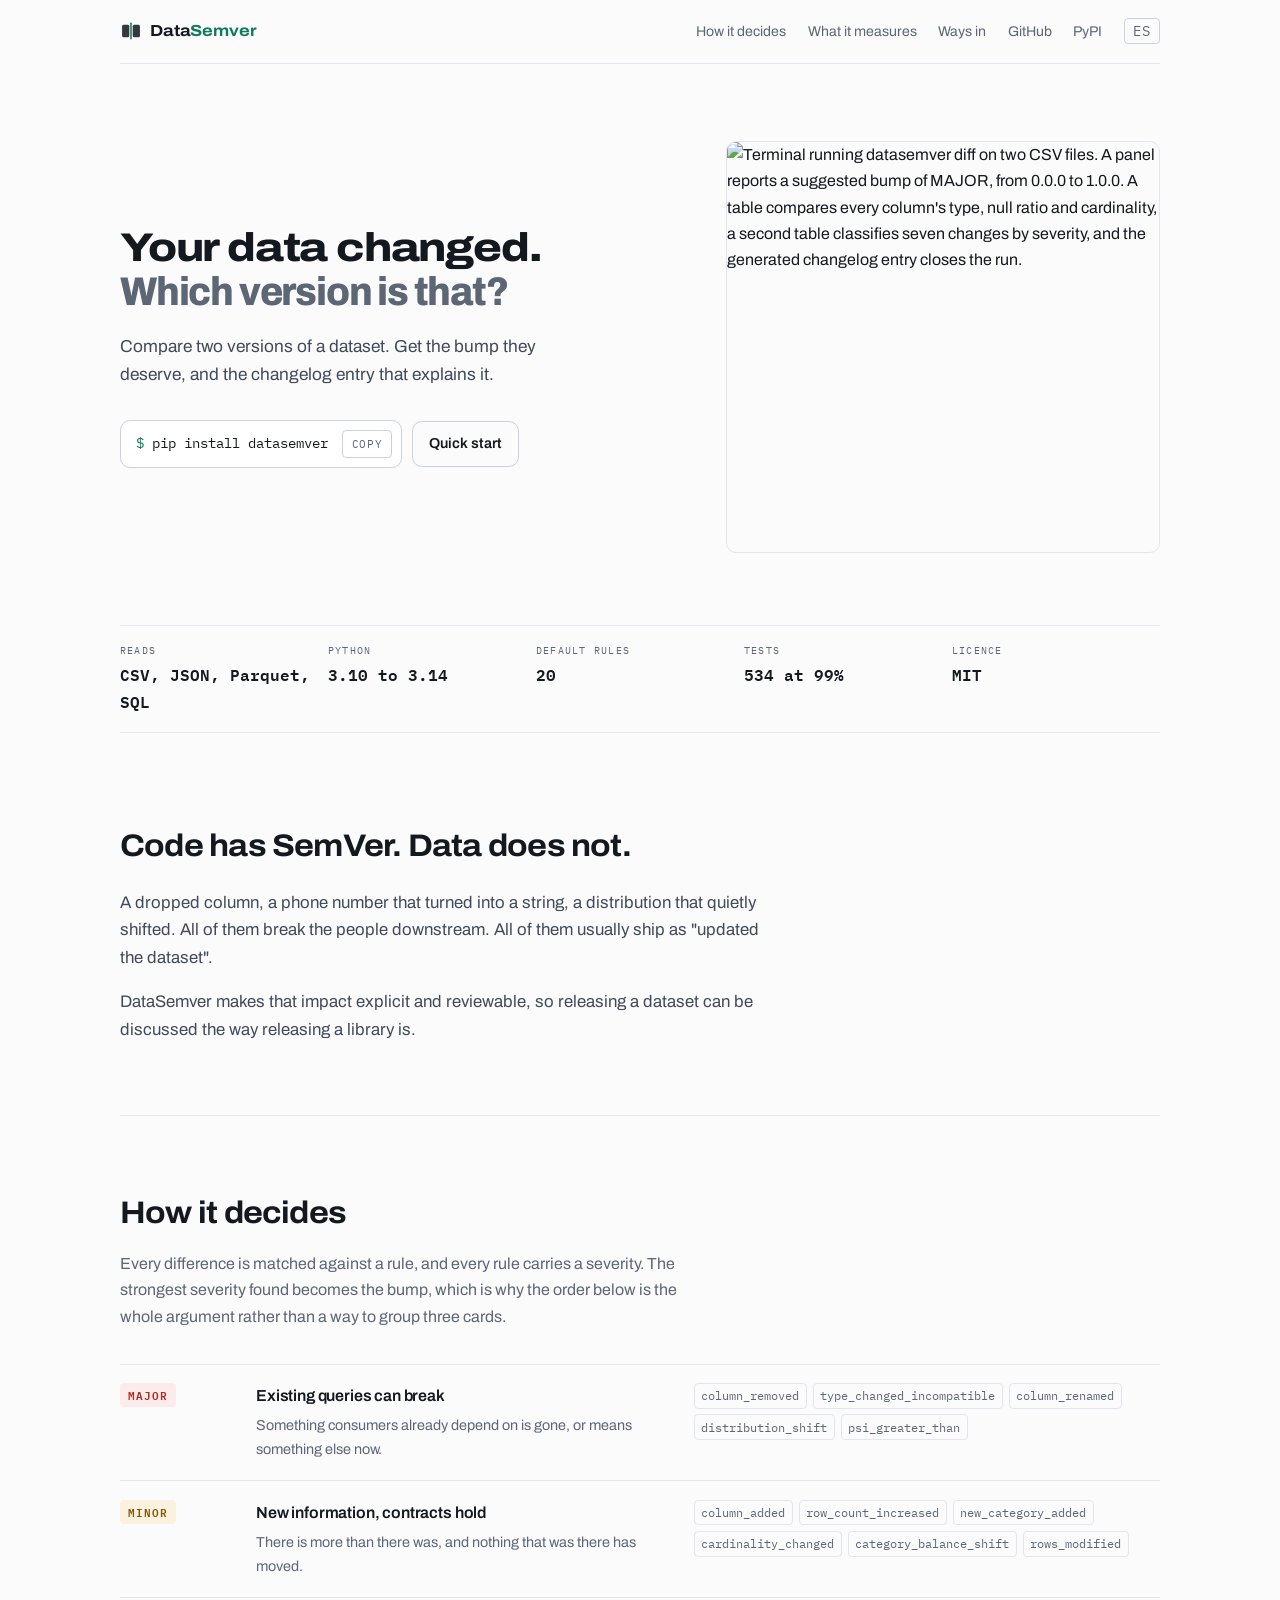
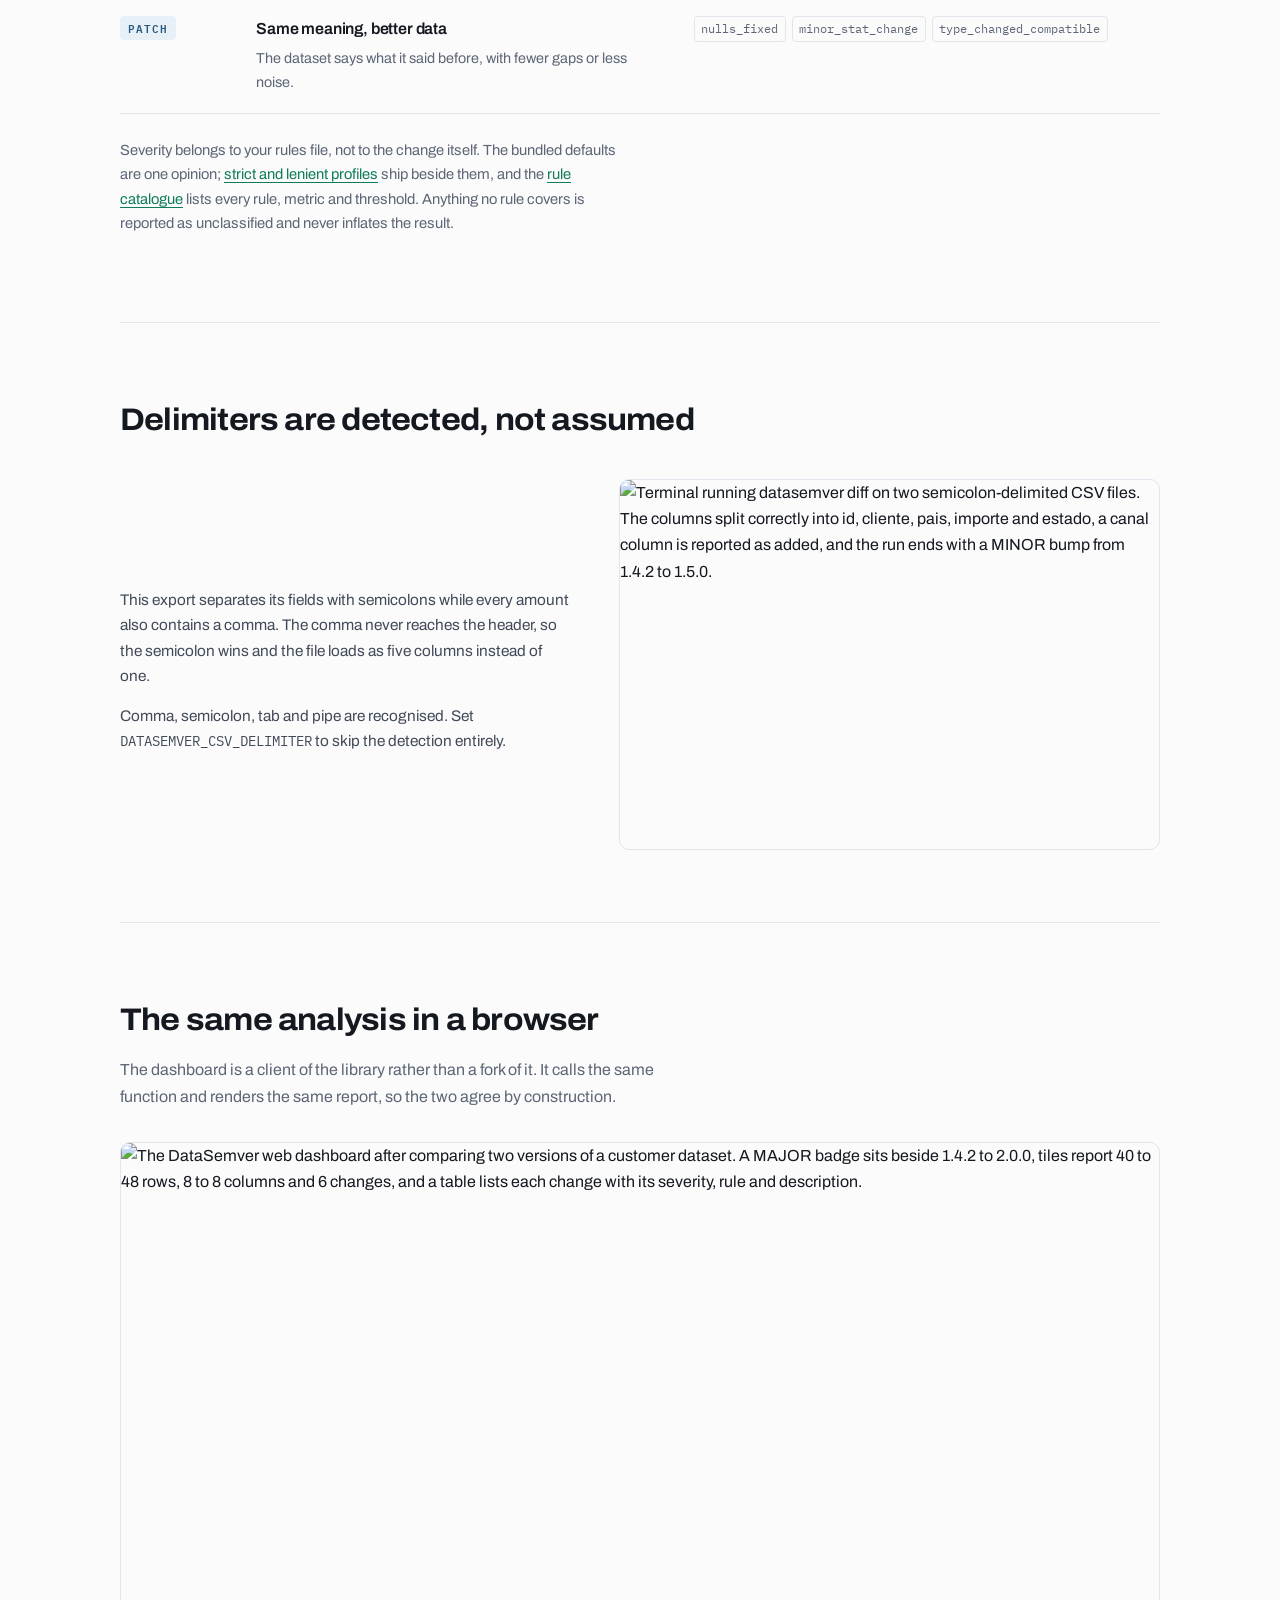
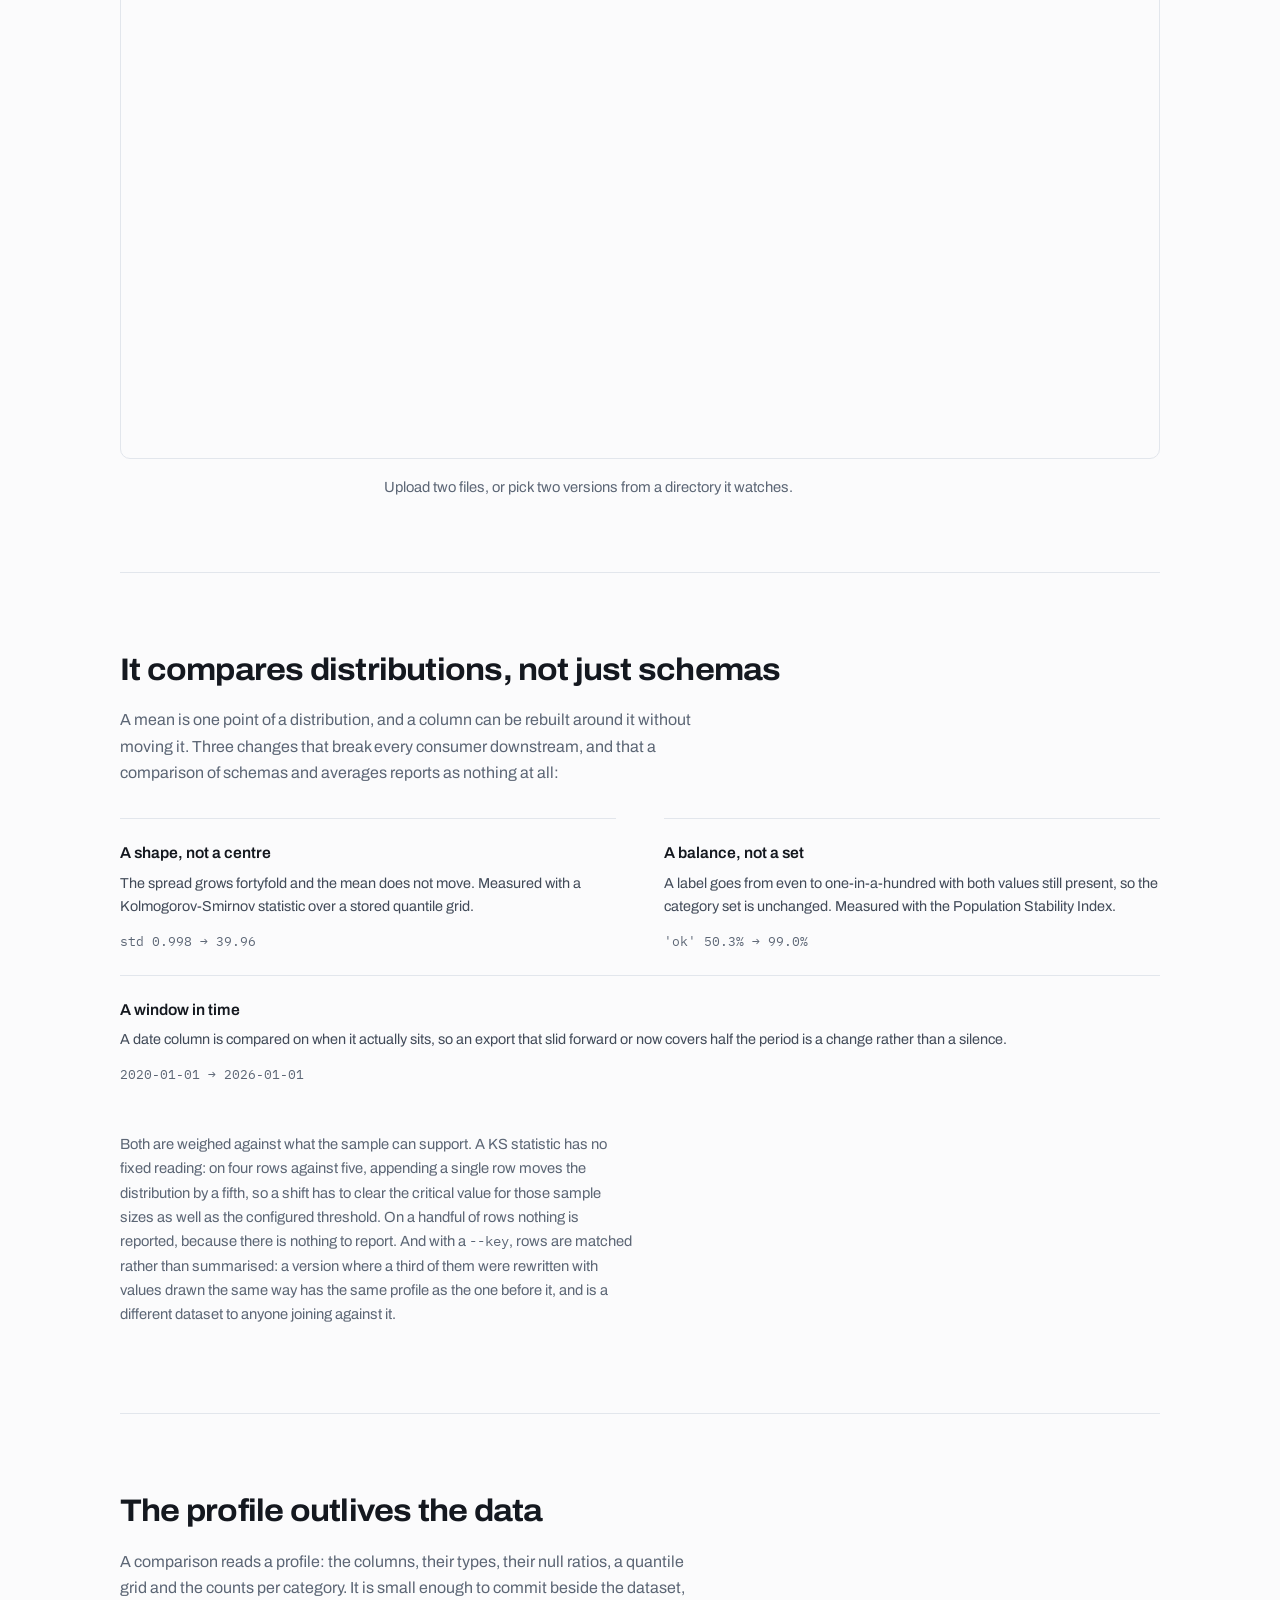
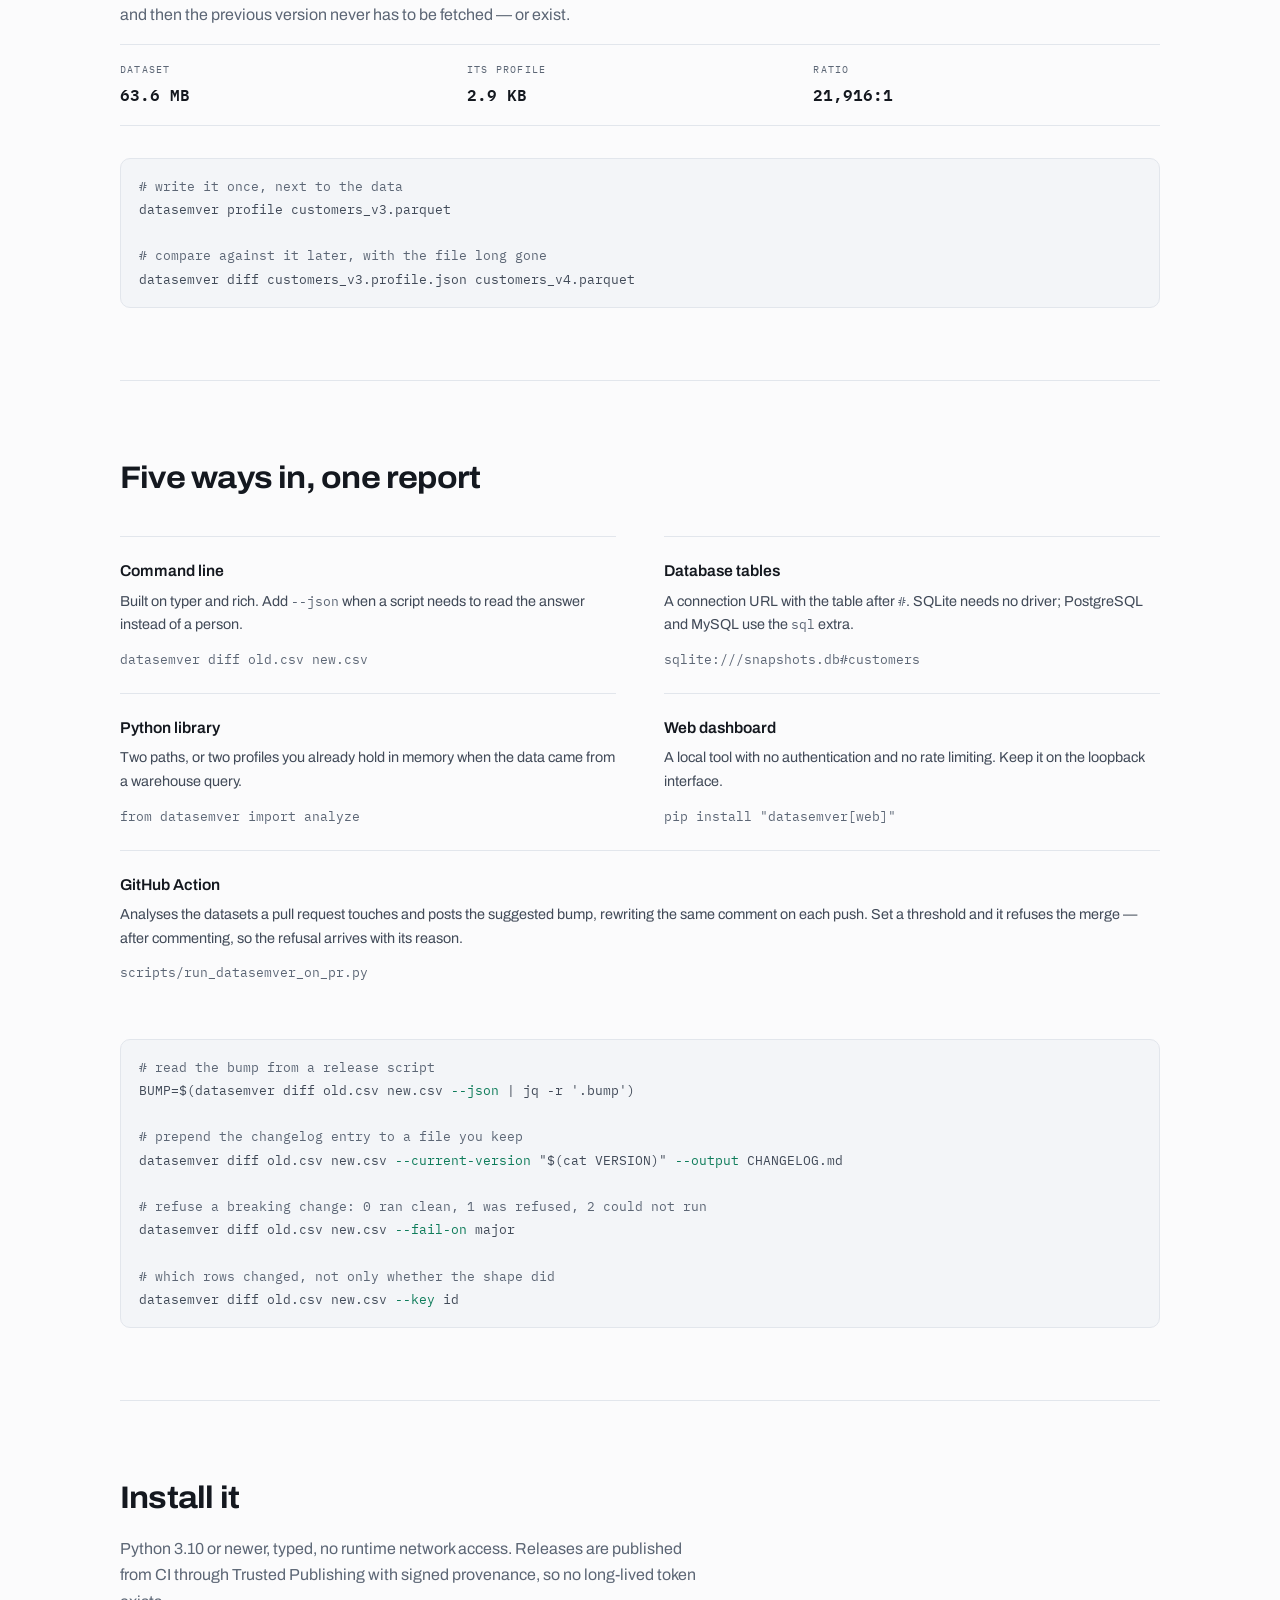
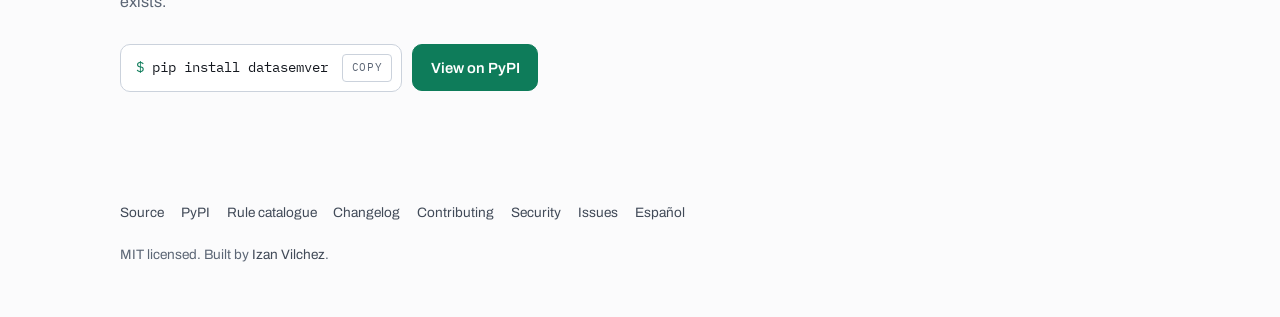
==== index.html @ e482af45 "follow the community documents to .github CONTRIBUTING and SECURITY moved out of the repository root" ====
<!doctype html>
<html lang="en">
<head>
<meta charset="utf-8">
<meta name="viewport" content="width=device-width, initial-scale=1">
<title>DataSemver, semantic versioning for datasets</title>
<meta name="description" content="Compare two versions of a CSV, JSON or Parquet dataset and get the semantic version bump they deserve, with the changelog entry that explains it.">
<link rel="icon" type="image/svg+xml" href="favicon.svg">
<link rel="canonical" href="https://izanvil.github.io/datasemver/">
<link rel="alternate" hreflang="en" href="https://izanvil.github.io/datasemver/">
<link rel="alternate" hreflang="es" href="https://izanvil.github.io/datasemver/es/">
<meta property="og:title" content="DataSemver, semantic versioning for datasets">
<meta property="og:description" content="Your data changed. DataSemver tells you whether that is a patch, a minor or a breaking release.">
<meta property="og:type" content="website">
<meta property="og:image" content="https://raw.githubusercontent.com/IzanVil/datasemver/main/docs/assets/cli-diff.png">
<link rel="preconnect" href="https://fonts.googleapis.com">
<link rel="preconnect" href="https://fonts.gstatic.com" crossorigin>
<link rel="stylesheet" href="https://fonts.googleapis.com/css2?family=Archivo:wdth,wght@62..125,400..800&family=IBM+Plex+Mono:wght@400;500;600&display=swap">
<link rel="stylesheet" href="site.css">
</head>
<body>

<div class="page">
  <nav class="nav">
    <a class="mark" href="./">
      <svg class="mark-glyph" viewBox="0 0 32 32" aria-hidden="true" focusable="false">
        <rect x="3" y="7" width="10.5" height="18" rx="2.2" fill="currentColor" opacity="0.86"/>
        <rect x="18.5" y="7" width="10.5" height="18" rx="2.2" fill="currentColor" opacity="0.86"/>
        <rect x="14.9" y="3.5" width="2.2" height="25" rx="1.1" fill="var(--accent)"/>
      </svg>
      <span>Data<b>Semver</b></span>
    </a>
    <ul>
      <li><a href="#decide" class="hide-sm">How it decides</a></li>
      <li><a href="#measures" class="hide-sm">What it measures</a></li>
      <li><a href="#surfaces" class="hide-sm">Ways in</a></li>
      <li><a href="https://github.com/IzanVil/datasemver">GitHub</a></li>
      <li><a href="https://pypi.org/project/datasemver/">PyPI</a></li>
      <li><a class="swap" href="es/" hreflang="es">ES</a></li>
    </ul>
  </nav>
</div>

<div class="page">
  <header class="hero">
    <div>
      <h1>Your data changed.<br><i>Which version is that?</i></h1>
      <p>Compare two versions of a dataset. Get the bump they deserve, and the changelog entry that explains it.</p>
      <div class="start">
        <div class="snippet">
          <span><i>$</i> pip install datasemver</span>
          <button type="button" data-copy="pip install datasemver">Copy</button>
        </div>
        <a class="link-out" href="https://github.com/IzanVil/datasemver#quick-start">Quick start</a>
      </div>
    </div>
    <div class="shot-hero">
      <img src="https://raw.githubusercontent.com/IzanVil/datasemver/main/docs/assets/cli-diff.png" width="1287" height="1222" fetchpriority="high"
           alt="Terminal running datasemver diff on two CSV files. A panel reports a suggested bump of MAJOR, from 0.0.0 to 1.0.0. A table compares every column's type, null ratio and cardinality, a second table classifies seven changes by severity, and the generated changelog entry closes the run.">
    </div>
  </header>
</div>

<div class="page">
  <dl class="facts">
    <div><dt>Reads</dt><dd>CSV, JSON, Parquet, SQL</dd></div>
    <div><dt>Python</dt><dd>3.10 to 3.14</dd></div>
    <div><dt>Default rules</dt><dd>20</dd></div>
    <div><dt>Tests</dt><dd>534 at 99%</dd></div>
    <div><dt>Licence</dt><dd>MIT</dd></div>
  </dl>
</div>

<div class="page">

  <section class="reason">
    <h2>Code has SemVer. Data does not.</h2>
    <p>
      A dropped column, a phone number that turned into a string, a distribution that quietly
      shifted. All of them break the people downstream. All of them usually ship as "updated
      the dataset".
    </p>
    <p>
      DataSemver makes that impact explicit and reviewable, so releasing a dataset can be
      discussed the way releasing a library is.
    </p>
  </section>

  <section id="decide">
    <h2>How it decides</h2>
    <p class="say">
      Every difference is matched against a rule, and every rule carries a severity. The
      strongest severity found becomes the bump, which is why the order below is the whole
      argument rather than a way to group three cards.
    </p>

    <div class="ladder">
      <div class="rung">
        <span class="tag major">major</span>
        <div>
          <h3>Existing queries can break</h3>
          <p>Something consumers already depend on is gone, or means something else now.</p>
        </div>
        <ul class="rules">
          <li>column_removed</li><li>type_changed_incompatible</li>
          <li>column_renamed</li><li>distribution_shift</li>
          <li>psi_greater_than</li>
        </ul>
      </div>
      <div class="rung">
        <span class="tag minor">minor</span>
        <div>
          <h3>New information, contracts hold</h3>
          <p>There is more than there was, and nothing that was there has moved.</p>
        </div>
        <ul class="rules">
          <li>column_added</li><li>row_count_increased</li>
          <li>new_category_added</li><li>cardinality_changed</li>
          <li>category_balance_shift</li><li>rows_modified</li>
        </ul>
      </div>
      <div class="rung">
        <span class="tag patch">patch</span>
        <div>
          <h3>Same meaning, better data</h3>
          <p>The dataset says what it said before, with fewer gaps or less noise.</p>
        </div>
        <ul class="rules">
          <li>nulls_fixed</li><li>minor_stat_change</li><li>type_changed_compatible</li>
        </ul>
      </div>
    </div>

    <p class="after-ladder">
      Severity belongs to your rules file, not to the change itself. The bundled defaults are
      one opinion; <a href="https://github.com/IzanVil/datasemver/blob/main/examples">strict and lenient profiles</a>
      ship beside them, and the
      <a href="https://github.com/IzanVil/datasemver/blob/main/docs/rules.md">rule catalogue</a>
      lists every rule, metric and threshold. Anything no rule covers is reported as
      unclassified and never inflates the result.
    </p>
  </section>

  <section>
    <h2>Delimiters are detected, not assumed</h2>
    <div class="pair">
      <div>
        <p>
          This export separates its fields with semicolons while every amount also contains a
          comma. The comma never reaches the header, so the semicolon wins and the file loads
          as five columns instead of one.
        </p>
        <p>
          Comma, semicolon, tab and pipe are recognised. Set
          <code>DATASEMVER_CSV_DELIMITER</code> to skip the detection entirely.
        </p>
      </div>
      <img src="https://raw.githubusercontent.com/IzanVil/datasemver/main/docs/assets/cli-delimiter.png" width="1287" height="881" loading="lazy"
           alt="Terminal running datasemver diff on two semicolon-delimited CSV files. The columns split correctly into id, cliente, pais, importe and estado, a canal column is reported as added, and the run ends with a MINOR bump from 1.4.2 to 1.5.0.">
    </div>
  </section>

  <section>
    <h2>The same analysis in a browser</h2>
    <p class="say">
      The dashboard is a client of the library rather than a fork of it. It calls the same
      function and renders the same report, so the two agree by construction.
    </p>
    <div class="full">
      <img src="https://raw.githubusercontent.com/IzanVil/datasemver/main/docs/assets/dashboard-report.png" width="1049" height="925" loading="lazy"
           alt="The DataSemver web dashboard after comparing two versions of a customer dataset. A MAJOR badge sits beside 1.4.2 to 2.0.0, tiles report 40 to 48 rows, 8 to 8 columns and 6 changes, and a table lists each change with its severity, rule and description.">
      <p>Upload two files, or pick two versions from a directory it watches.</p>
    </div>
  </section>

  <section id="measures">
    <h2>It compares distributions, not just schemas</h2>
    <p class="say">
      A mean is one point of a distribution, and a column can be rebuilt around it without
      moving it. Three changes that break every consumer downstream, and that a comparison of
      schemas and averages reports as nothing at all:
    </p>

    <div class="surfaces">
      <div>
        <h3>A shape, not a centre</h3>
        <p>The spread grows fortyfold and the mean does not move. Measured with a Kolmogorov-Smirnov statistic over a stored quantile grid.</p>
        <code>std 0.998 &rarr; 39.96</code>
      </div>
      <div>
        <h3>A balance, not a set</h3>
        <p>A label goes from even to one-in-a-hundred with both values still present, so the category set is unchanged. Measured with the Population Stability Index.</p>
        <code>'ok' 50.3% &rarr; 99.0%</code>
      </div>
      <div>
        <h3>A window in time</h3>
        <p>A date column is compared on when it actually sits, so an export that slid forward or now covers half the period is a change rather than a silence.</p>
        <code>2020-01-01 &rarr; 2026-01-01</code>
      </div>
    </div>

    <p class="after-ladder">
      Both are weighed against what the sample can support. A KS statistic has no fixed
      reading: on four rows against five, appending a single row moves the distribution by a
      fifth, so a shift has to clear the critical value for those sample sizes as well as the
      configured threshold. On a handful of rows nothing is reported, because there is nothing
      to report. And with a <code>--key</code>, rows are matched rather than summarised: a
      version where a third of them were rewritten with values drawn the same way has the same
      profile as the one before it, and is a different dataset to anyone joining against it.
    </p>
  </section>

  <section id="profiles">
    <h2>The profile outlives the data</h2>
    <p class="say">
      A comparison reads a profile: the columns, their types, their null ratios, a quantile
      grid and the counts per category. It is small enough to commit beside the dataset, and
      then the previous version never has to be fetched &mdash; or exist.
    </p>

    <dl class="facts">
      <div><dt>Dataset</dt><dd>63.6 MB</dd></div>
      <div><dt>Its profile</dt><dd>2.9 KB</dd></div>
      <div><dt>Ratio</dt><dd>21,916:1</dd></div>
    </dl>

<pre><b># write it once, next to the data</b>
datasemver profile customers_v3.parquet

<b># compare against it later, with the file long gone</b>
datasemver diff customers_v3.profile.json customers_v4.parquet</pre>
  </section>

  <section id="surfaces">
    <h2>Five ways in, one report</h2>
    <div class="surfaces">
      <div>
        <h3>Command line</h3>
        <p>Built on typer and rich. Add <code>--json</code> when a script needs to read the answer instead of a person.</p>
        <code>datasemver diff old.csv new.csv</code>
      </div>
      <div>
        <h3>Database tables</h3>
        <p>A connection URL with the table after <code>#</code>. SQLite needs no driver; PostgreSQL and MySQL use the <code>sql</code> extra.</p>
        <code>sqlite:///snapshots.db#customers</code>
      </div>
      <div>
        <h3>Python library</h3>
        <p>Two paths, or two profiles you already hold in memory when the data came from a warehouse query.</p>
        <code>from datasemver import analyze</code>
      </div>
      <div>
        <h3>Web dashboard</h3>
        <p>A local tool with no authentication and no rate limiting. Keep it on the loopback interface.</p>
        <code>pip install "datasemver[web]"</code>
      </div>
      <div>
        <h3>GitHub Action</h3>
        <p>Analyses the datasets a pull request touches and posts the suggested bump, rewriting the same comment on each push. Set a threshold and it refuses the merge &mdash; after commenting, so the refusal arrives with its reason.</p>
        <code>scripts/run_datasemver_on_pr.py</code>
      </div>
    </div>

<pre><b># read the bump from a release script</b>
BUMP=$(datasemver diff old.csv new.csv <i>--json</i> | jq -r '.bump')

<b># prepend the changelog entry to a file you keep</b>
datasemver diff old.csv new.csv <i>--current-version</i> "$(cat VERSION)" <i>--output</i> CHANGELOG.md

<b># refuse a breaking change: 0 ran clean, 1 was refused, 2 could not run</b>
datasemver diff old.csv new.csv <i>--fail-on</i> major

<b># which rows changed, not only whether the shape did</b>
datasemver diff old.csv new.csv <i>--key</i> id</pre>
  </section>

  <section>
    <h2>Install it</h2>
    <p class="say">
      Python 3.10 or newer, typed, no runtime network access. Releases are published from CI
      through Trusted Publishing with signed provenance, so no long-lived token exists.
    </p>
    <div class="closer">
      <div class="snippet">
        <span><i>$</i> pip install datasemver</span>
        <button type="button" data-copy="pip install datasemver">Copy</button>
      </div>
      <a class="go" href="https://pypi.org/project/datasemver/">View on PyPI</a>
    </div>
  </section>

</div>

<div class="page">
  <footer>
    <ul>
      <li><a href="https://github.com/IzanVil/datasemver">Source</a></li>
      <li><a href="https://pypi.org/project/datasemver/">PyPI</a></li>
      <li><a href="https://github.com/IzanVil/datasemver/blob/main/docs/rules.md">Rule catalogue</a></li>
      <li><a href="https://github.com/IzanVil/datasemver/blob/main/CHANGELOG.md">Changelog</a></li>
      <li><a href="https://github.com/IzanVil/datasemver/blob/main/.github/CONTRIBUTING.md">Contributing</a></li>
      <li><a href="https://github.com/IzanVil/datasemver/blob/main/.github/SECURITY.md">Security</a></li>
      <li><a href="https://github.com/IzanVil/datasemver/issues">Issues</a></li>
      <li><a href="es/" hreflang="es">Español</a></li>
    </ul>
    <p>MIT licensed. Built by <a href="https://github.com/IzanVil">Izan Vilchez</a>.</p>
  </footer>
</div>

<script>
  for (const button of document.querySelectorAll("[data-copy]")) {
    button.addEventListener("click", async () => {
      const label = button.textContent;
      try {
        await navigator.clipboard.writeText(button.dataset.copy);
        button.textContent = "Copied";
      } catch {
        button.textContent = "Press Ctrl+C";
      }
      setTimeout(() => { button.textContent = label; }, 1600);
    });
  }
</script>

</body>
</html>
---- site.css ----
/* DataSemver project site.
   Both modes from one token set: the captures are dark screens, but a page that only
   exists in the dark is a page half the readers meet on the wrong footing.
   Radius scale, locked: containers and buttons 10px, chips 4px, nothing else.
   Accent, locked: one teal across both modes, used for links and the primary action only.
   Severity red / amber / blue are semantic, never decorative, and match what the CLI prints. */

:root {
  color-scheme: light dark;

  --ground: #fbfbfc;
  --raise: #ffffff;
  --sunk: #f3f5f8;
  --line: #e2e6ec;
  --line-firm: #cbd2dc;
  --ink: #14181f;
  --ink-soft: #414a58;
  --muted: #5c6675;
  --accent: #0e7c5a;
  --accent-ink: #ffffff;

  --major: #ab2a20;  --major-tint: #fbeceb;
  --minor: #83540a;  --minor-tint: #faf1de;
  --patch: #2a5a7d;  --patch-tint: #e8f0f7;

  --sans: "Archivo", "Helvetica Neue", Arial, sans-serif;
  --mono: "IBM Plex Mono", ui-monospace, SFMono-Regular, Menlo, Consolas, monospace;

  --read: 64ch;
  --page: 70rem;
  --r: 10px;
  --r-chip: 4px;
}

@media (prefers-color-scheme: dark) {
  :root {
    --ground: #0b0e14;
    --raise: #141922;
    --sunk: #10151d;
    --line: #232c39;
    --line-firm: #36404f;
    --ink: #e8ecf2;
    --ink-soft: #b6c0ce;
    --muted: #8892a4;
    --accent: #4ecda4;
    --accent-ink: #062018;

    --major: #ff7a6b;  --major-tint: #2c1714;
    --minor: #e3b25c;  --minor-tint: #2a2214;
    --patch: #7bb8e0;  --patch-tint: #152633;
  }
}

* { box-sizing: border-box; }

body {
  margin: 0;
  background: var(--ground);
  color: var(--ink);
  font-family: var(--sans);
  font-size: 16px;
  line-height: 1.65;
  -webkit-font-smoothing: antialiased;
}

.page { max-width: var(--page); margin: 0 auto; padding: 0 clamp(1.1rem, 4vw, 2.5rem); }

a { color: var(--accent); text-underline-offset: 3px; }
:focus-visible { outline: 2px solid var(--accent); outline-offset: 3px; border-radius: var(--r-chip); }
code { font-family: var(--mono); font-size: 0.92em; }
h1, h2, h3 { text-wrap: balance; }

/* ---------- navigation: one line, 64px ---------- */
.nav {
  display: flex; align-items: center; gap: 1.5rem;
  height: 64px; border-bottom: 1px solid var(--line);
}
.mark {
  font-weight: 700; font-size: 1rem; letter-spacing: -0.01em;
  font-variation-settings: "wdth" 112; color: var(--ink); text-decoration: none;
  display: flex; align-items: center; gap: 0.5rem;
}
/* The seam takes the accent token rather than naming a colour, so the one mark follows both
   modes the way everything else on the page does. */
.mark-glyph { width: 22px; height: 22px; flex: none; }
.mark b { color: var(--accent); font-weight: 700; }
.nav ul {
  list-style: none; margin: 0 0 0 auto; padding: 0;
  display: flex; align-items: center; gap: 1.35rem;
}
.nav a:not(.mark) {
  color: var(--muted); text-decoration: none; font-size: 0.88rem;
  transition: color 0.18s ease;
}
.nav a:not(.mark):hover { color: var(--ink); }
.nav .swap {
  font-family: var(--mono); font-size: 0.72rem; letter-spacing: 0.07em;
  border: 1px solid var(--line-firm); border-radius: var(--r-chip); padding: 0.18rem 0.5rem;
}
.nav .swap:hover { border-color: var(--accent); color: var(--accent); }
@media (max-width: 720px) { .nav .hide-sm { display: none; } }

/* ---------- hero: asymmetric split, real capture on the right ---------- */
.hero {
  display: grid; grid-template-columns: minmax(0, 1.25fr) minmax(0, 1fr);
  gap: clamp(1.8rem, 5vw, 4rem); align-items: center;
  padding: clamp(2.5rem, 6vw, 5rem) 0 clamp(2.2rem, 5vw, 3.5rem);
}
@media (max-width: 900px) { .hero { grid-template-columns: 1fr; } }

h1 {
  margin: 0;
  font-size: clamp(1.85rem, 3.4vw, 2.5rem);
  line-height: 1.1; letter-spacing: -0.03em; font-weight: 800;
  font-variation-settings: "wdth" 116;
}
h1 i { font-style: normal; color: var(--muted); font-variation-settings: "wdth" 94; }
.hero p {
  margin: 1.2rem 0 0; max-width: 42ch; font-size: 1.08rem; color: var(--ink-soft);
}

.start { display: flex; gap: 0.65rem; flex-wrap: wrap; align-items: center; margin-top: 1.9rem; }
.snippet {
  display: flex; align-items: center; gap: 0.85rem;
  background: var(--raise); border: 1px solid var(--line-firm); border-radius: var(--r);
  padding: 0.55rem 0.55rem 0.55rem 0.95rem; font-family: var(--mono); font-size: 0.88rem;
}
.snippet i { color: var(--accent); font-style: normal; }
.snippet button {
  font: inherit; font-size: 0.7rem; letter-spacing: 0.06em; text-transform: uppercase;
  color: var(--muted); background: transparent; border: 1px solid var(--line-firm);
  border-radius: var(--r-chip); padding: 0.24rem 0.55rem; cursor: pointer;
  transition: color 0.18s ease, border-color 0.18s ease;
}
.snippet button:hover { color: var(--ink); border-color: var(--accent); }
.link-out {
  font-size: 0.9rem; font-weight: 600; text-decoration: none; color: var(--ink);
  border: 1px solid var(--line-firm); border-radius: var(--r); padding: 0.62rem 1rem;
  transition: border-color 0.18s ease, color 0.18s ease;
}
.link-out:hover { border-color: var(--accent); color: var(--accent); }
.shot-hero img {
  display: block; width: 100%; height: auto; border-radius: var(--r);
  border: 1px solid var(--line);
}

/* ---------- fact strip ---------- */
.facts {
  display: grid; grid-template-columns: repeat(auto-fit, minmax(9rem, 1fr));
  border-top: 1px solid var(--line); border-bottom: 1px solid var(--line);
}
.facts div { padding: 1rem 1rem 1rem 0; }
.facts dt {
  font-family: var(--mono); font-size: 0.65rem; letter-spacing: 0.12em;
  text-transform: uppercase; color: var(--muted);
}
.facts dd {
  margin: 0.22rem 0 0; font-family: var(--mono); font-size: 1.02rem; font-weight: 600;
  font-variant-numeric: tabular-nums; overflow-wrap: anywhere;
}

/* ---------- sections ---------- */
section { padding: clamp(3rem, 6.5vw, 4.5rem) 0; border-bottom: 1px solid var(--line); }
section:last-of-type { border-bottom: 0; }
h2 {
  margin: 0; font-size: clamp(1.45rem, 3vw, 1.95rem); font-weight: 700;
  letter-spacing: -0.025em; font-variation-settings: "wdth" 108;
}
.say { color: var(--muted); margin: 0.7rem 0 0; max-width: var(--read); }

/* the reason: one column, no ornament */
.reason p { margin: 1rem 0 0; max-width: var(--read); font-size: 1.05rem; color: var(--ink-soft); }

/* severity ladder: ordered, because the order is the rule */
.ladder { margin-top: 2.1rem; border-top: 1px solid var(--line); }
.rung {
  display: grid; grid-template-columns: 6.5rem minmax(0, 1fr) minmax(0, 1.15fr);
  gap: clamp(0.9rem, 2.5vw, 2rem); align-items: start;
  padding: 1.15rem 0; border-bottom: 1px solid var(--line);
}
@media (max-width: 800px) { .rung { grid-template-columns: 1fr; gap: 0.55rem; } }
.tag {
  font-family: var(--mono); font-size: 0.68rem; font-weight: 600; letter-spacing: 0.1em;
  text-transform: uppercase; padding: 0.2rem 0.5rem; border-radius: var(--r-chip);
  justify-self: start;
}
.tag.major { color: var(--major); background: var(--major-tint); }
.tag.minor { color: var(--minor); background: var(--minor-tint); }
.tag.patch { color: var(--patch); background: var(--patch-tint); }
.rung h3 { margin: 0; font-size: 1rem; font-weight: 600; letter-spacing: -0.01em; }
.rung p { margin: 0.3rem 0 0; font-size: 0.9rem; color: var(--muted); }
.rules { margin: 0; padding: 0; list-style: none; display: flex; flex-wrap: wrap; gap: 0.35rem; }
.rules li {
  font-family: var(--mono); font-size: 0.72rem; color: var(--muted);
  border: 1px solid var(--line); border-radius: var(--r-chip); padding: 0.15rem 0.42rem;
}
.after-ladder { margin-top: 1.5rem; font-size: 0.92rem; color: var(--muted); max-width: var(--read); }

/* a split with a real capture */
.pair {
  display: grid; grid-template-columns: minmax(0, 1fr) minmax(0, 1.2fr);
  gap: clamp(1.5rem, 4vw, 3rem); align-items: center; margin-top: 2rem;
}
@media (max-width: 860px) { .pair { grid-template-columns: 1fr; } }
.pair img, .full img {
  display: block; width: 100%; height: auto; border-radius: var(--r);
  border: 1px solid var(--line);
}
.pair p { margin: 0.9rem 0 0; color: var(--ink-soft); font-size: 0.96rem; }

/* full-bleed capture */
.full { margin-top: 2rem; }
.full p { margin: 1rem auto 0; color: var(--muted); font-size: 0.92rem; max-width: var(--read); }

/* four surfaces, ruled not carded */
.surfaces {
  display: grid; grid-template-columns: repeat(2, minmax(0, 1fr));
  gap: 0 clamp(1.5rem, 4vw, 3rem); margin-top: 2rem;
}
@media (max-width: 700px) { .surfaces { grid-template-columns: 1fr; } }
.surfaces > div { padding: 1.3rem 0; border-top: 1px solid var(--line); }
/* An odd last item would hang in one column with empty space beside it. */
.surfaces > div:nth-child(odd):last-child { grid-column: 1 / -1; }
.surfaces h3 { margin: 0 0 0.35rem; font-size: 0.98rem; font-weight: 600; }
.surfaces p { margin: 0 0 0.55rem; font-size: 0.9rem; color: var(--ink-soft); }
.surfaces code { color: var(--muted); font-size: 0.8rem; overflow-wrap: anywhere; }

pre {
  margin: 2rem 0 0; background: var(--sunk); border: 1px solid var(--line);
  border-radius: var(--r); padding: 1rem 1.15rem; overflow-x: auto;
  font-family: var(--mono); font-size: 0.83rem; line-height: 1.75; color: var(--ink-soft);
}
pre b { color: var(--muted); font-weight: 400; }
pre i { color: var(--accent); font-style: normal; }

/* closing action */
.closer { display: flex; gap: 0.65rem; flex-wrap: wrap; align-items: center; margin-top: 1.8rem; }
.go {
  font-size: 0.92rem; font-weight: 600; text-decoration: none;
  background: var(--accent); color: var(--accent-ink); border: 1px solid var(--accent);
  border-radius: var(--r); padding: 0.65rem 1.1rem;
  transition: filter 0.18s ease;
}
.go:hover { filter: brightness(1.07); }
.go:active { transform: translateY(1px); }

footer { padding: 2.4rem 0 3.2rem; color: var(--muted); font-size: 0.85rem; }
footer ul { list-style: none; margin: 0 0 1.2rem; padding: 0; display: flex; flex-wrap: wrap; gap: 1.05rem; }
footer a { color: var(--ink-soft); text-decoration: none; }
footer a:hover { color: var(--accent); }
footer p { margin: 0; max-width: var(--read); }
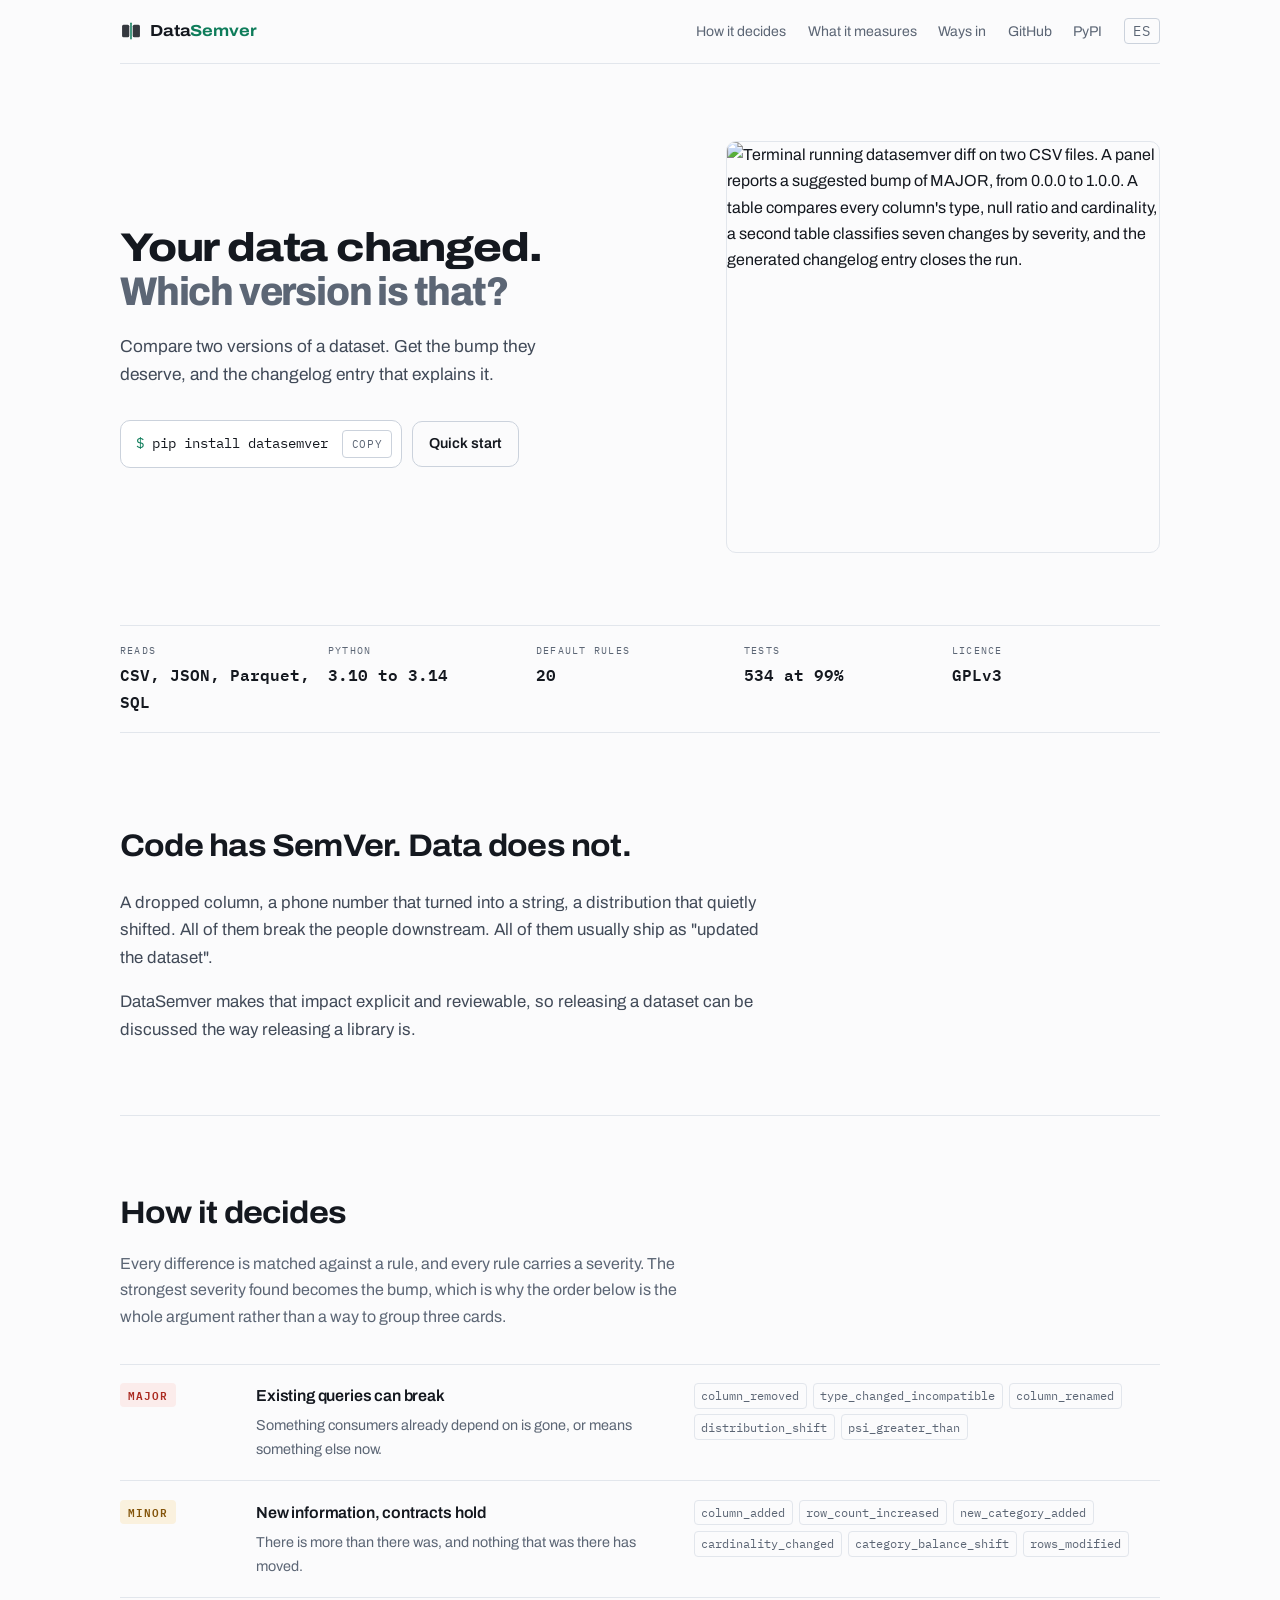
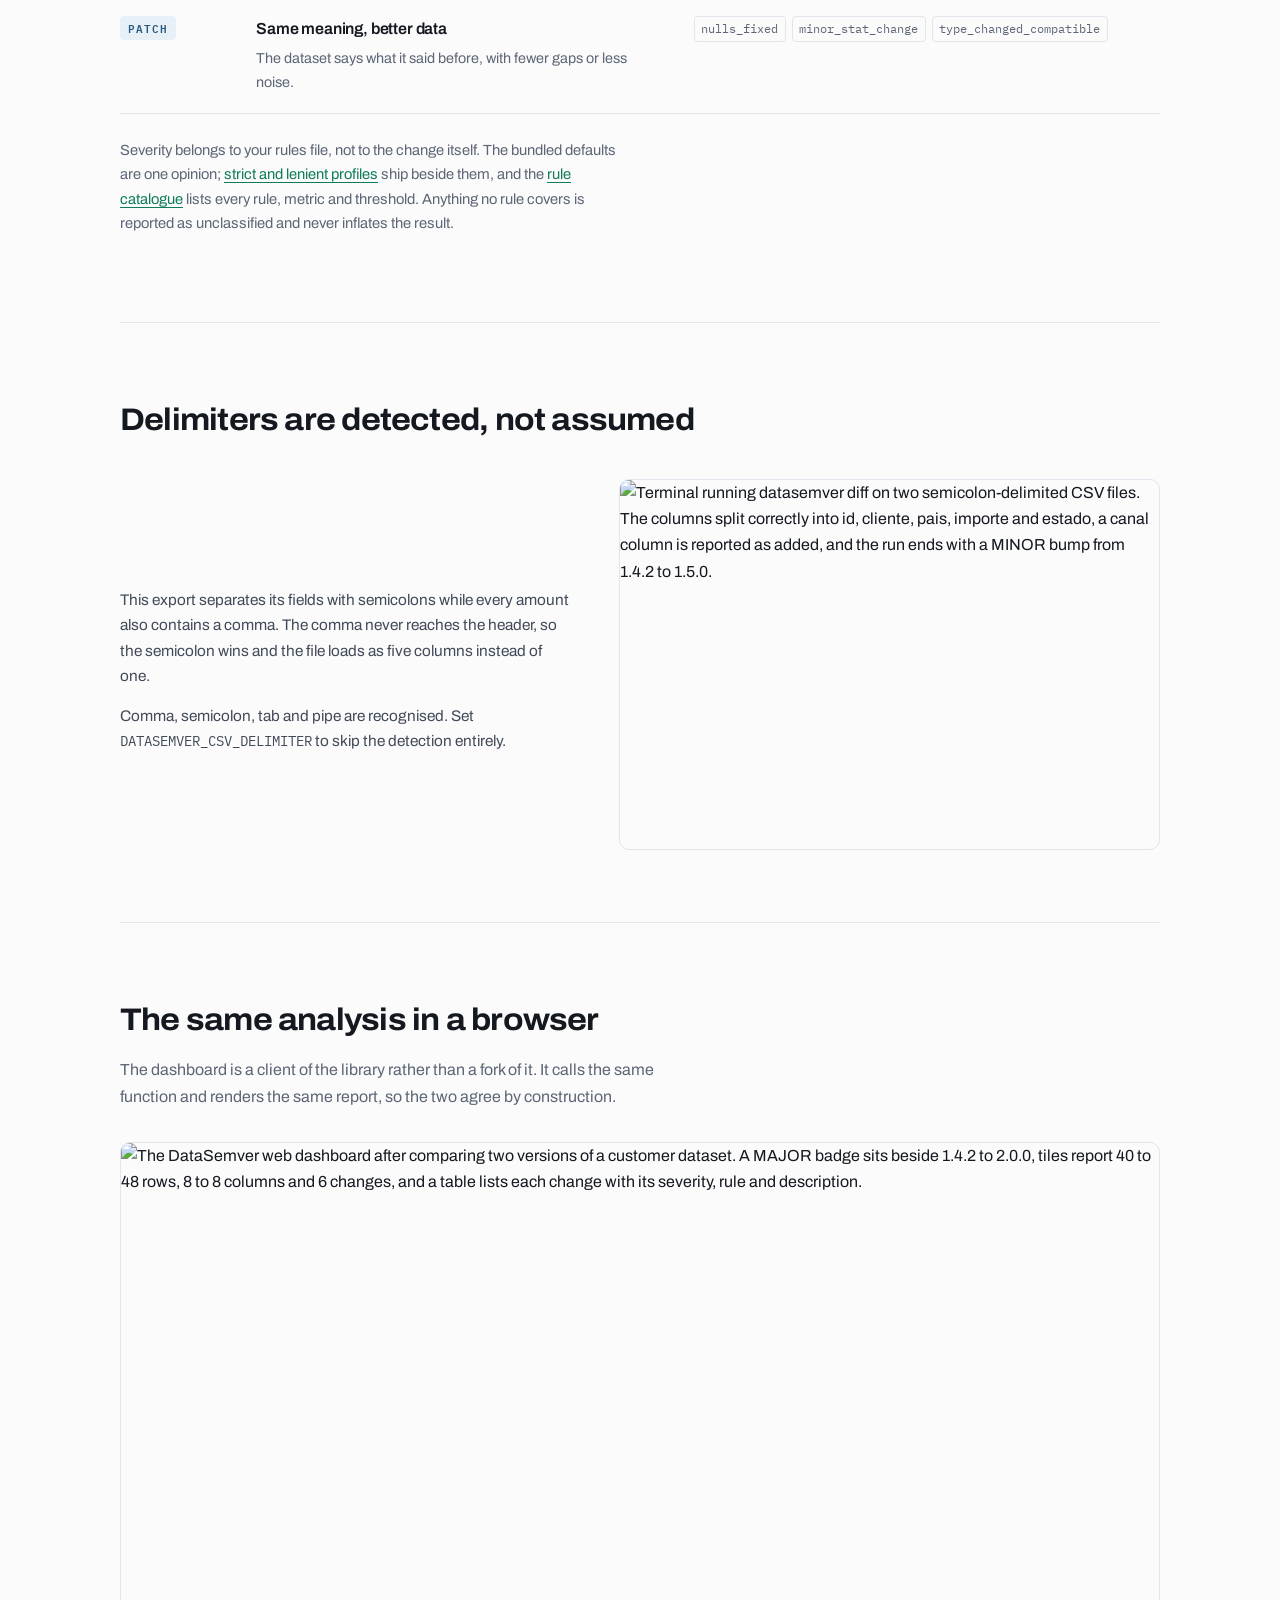
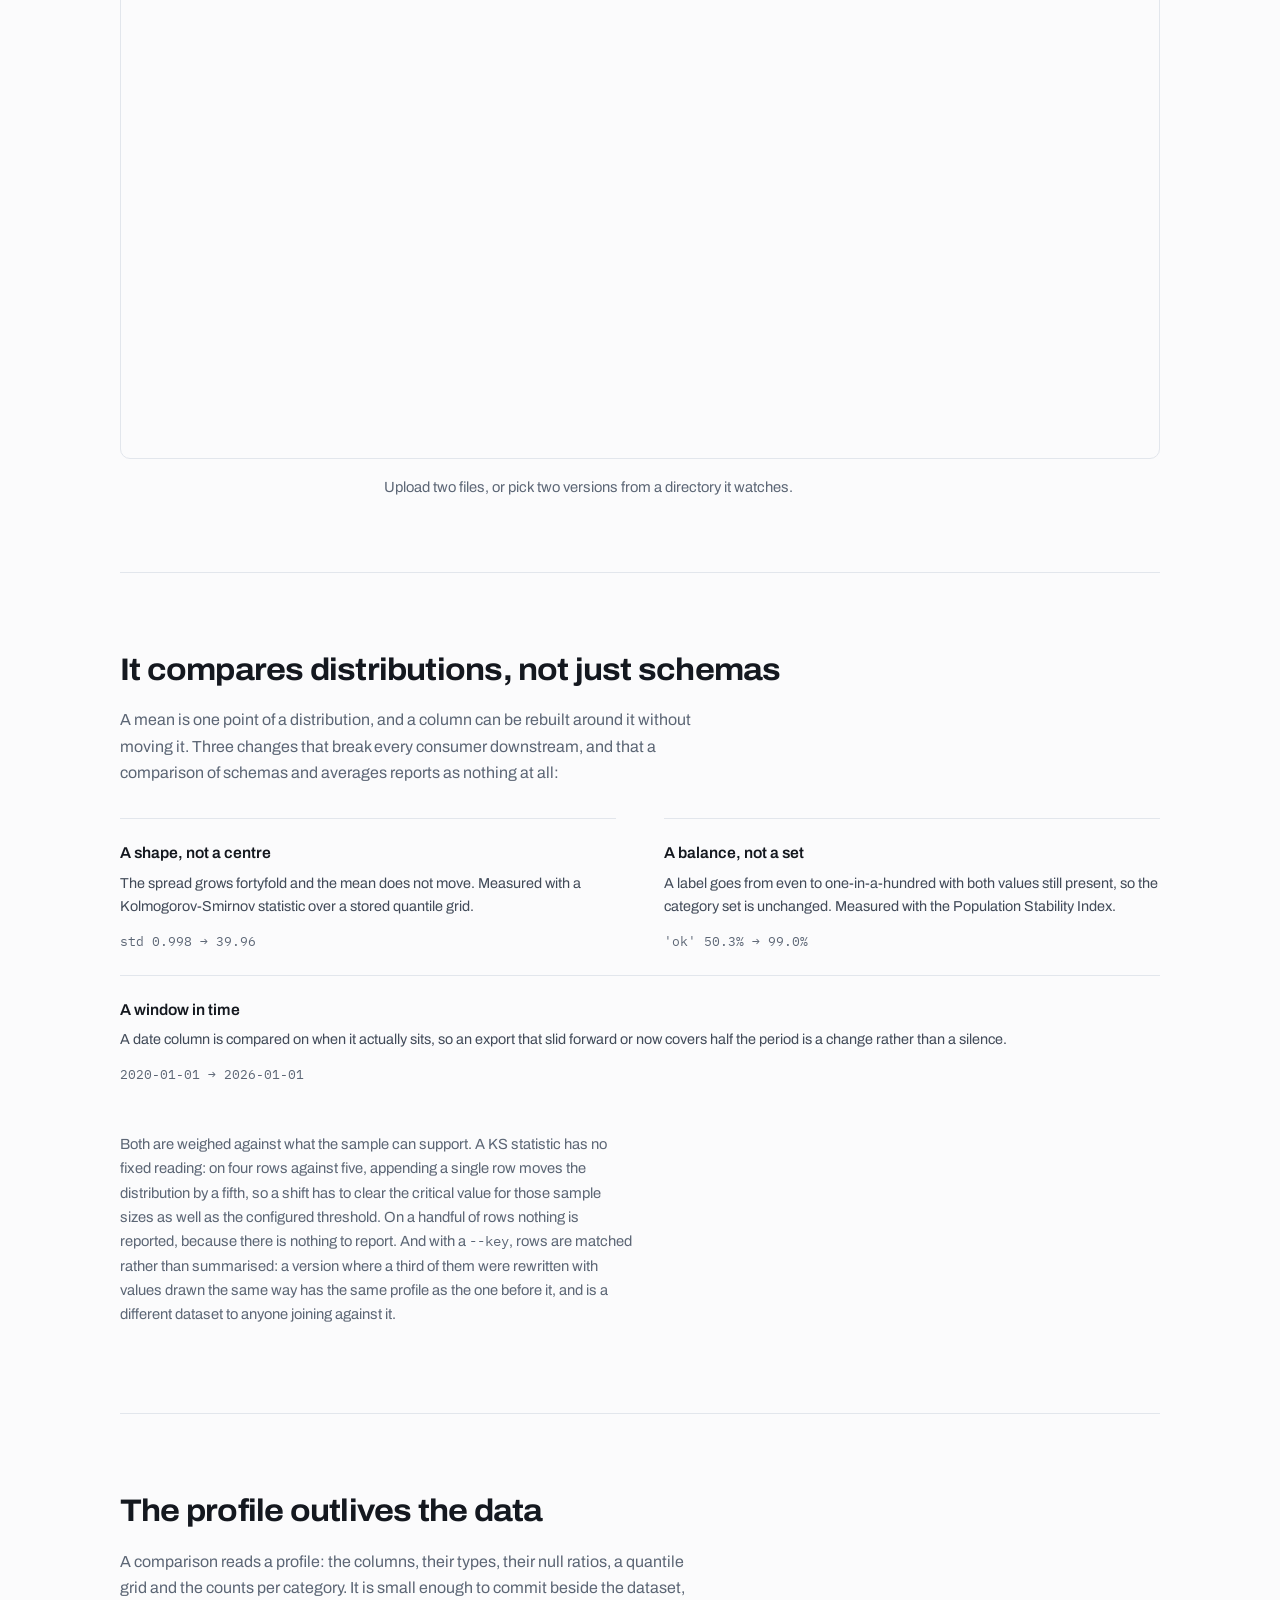
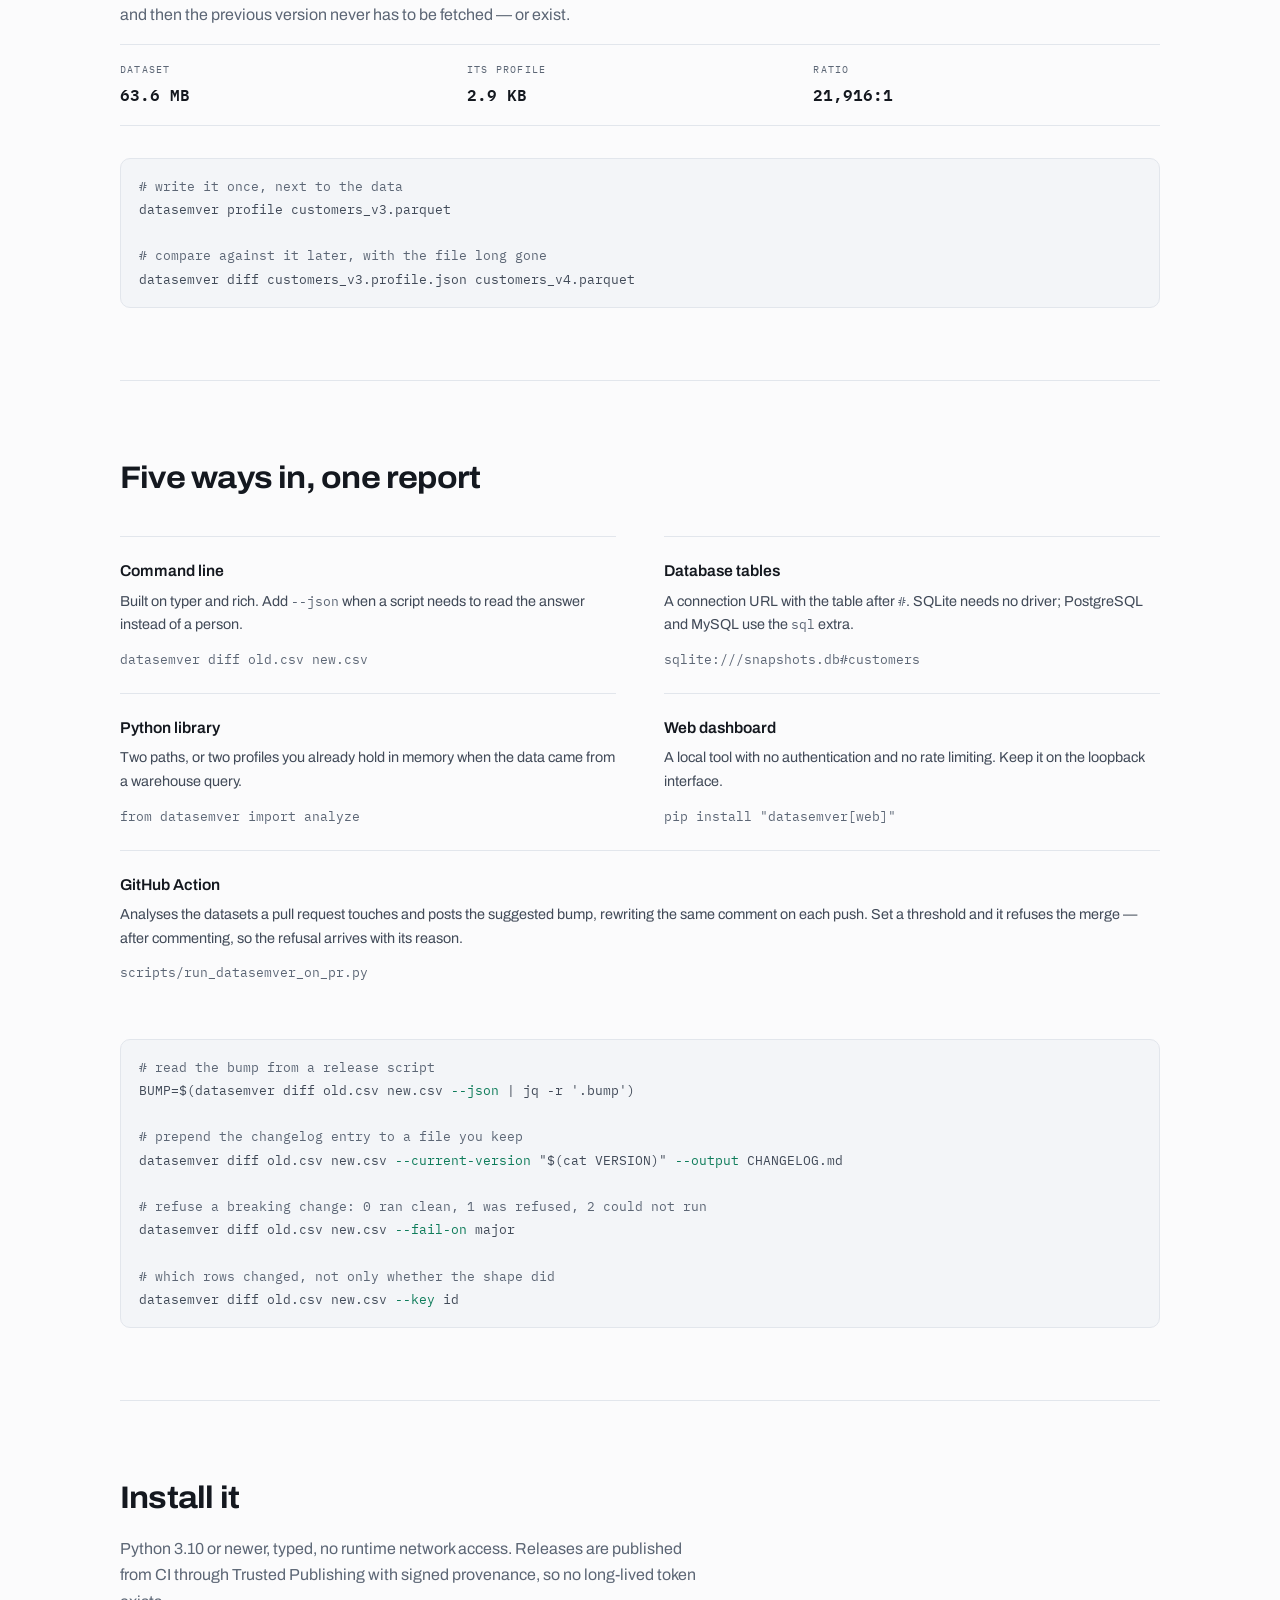
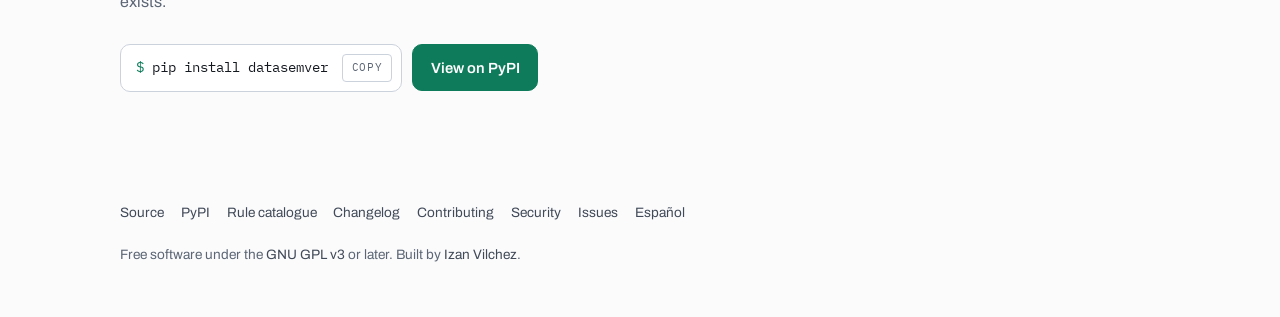
==== commit 0ccc812e: "the project is GPLv3 now The licence changed on main from MIT to the GNU GPL v3 or later, so the fac" ====
--- a/index.html
+++ b/index.html
@@ -67,7 +67,7 @@
     <div><dt>Python</dt><dd>3.10 to 3.14</dd></div>
     <div><dt>Default rules</dt><dd>20</dd></div>
     <div><dt>Tests</dt><dd>534 at 99%</dd></div>
-    <div><dt>Licence</dt><dd>MIT</dd></div>
+    <div><dt>Licence</dt><dd>GPLv3</dd></div>
   </dl>
 </div>
 
@@ -303,7 +303,7 @@
       <li><a href="https://github.com/IzanVil/datasemver/issues">Issues</a></li>
       <li><a href="es/" hreflang="es">Español</a></li>
     </ul>
-    <p>MIT licensed. Built by <a href="https://github.com/IzanVil">Izan Vilchez</a>.</p>
+    <p>Free software under the <a href="https://www.gnu.org/licenses/gpl-3.0">GNU GPL v3</a> or later. Built by <a href="https://github.com/IzanVil">Izan Vilchez</a>.</p>
   </footer>
 </div>
 
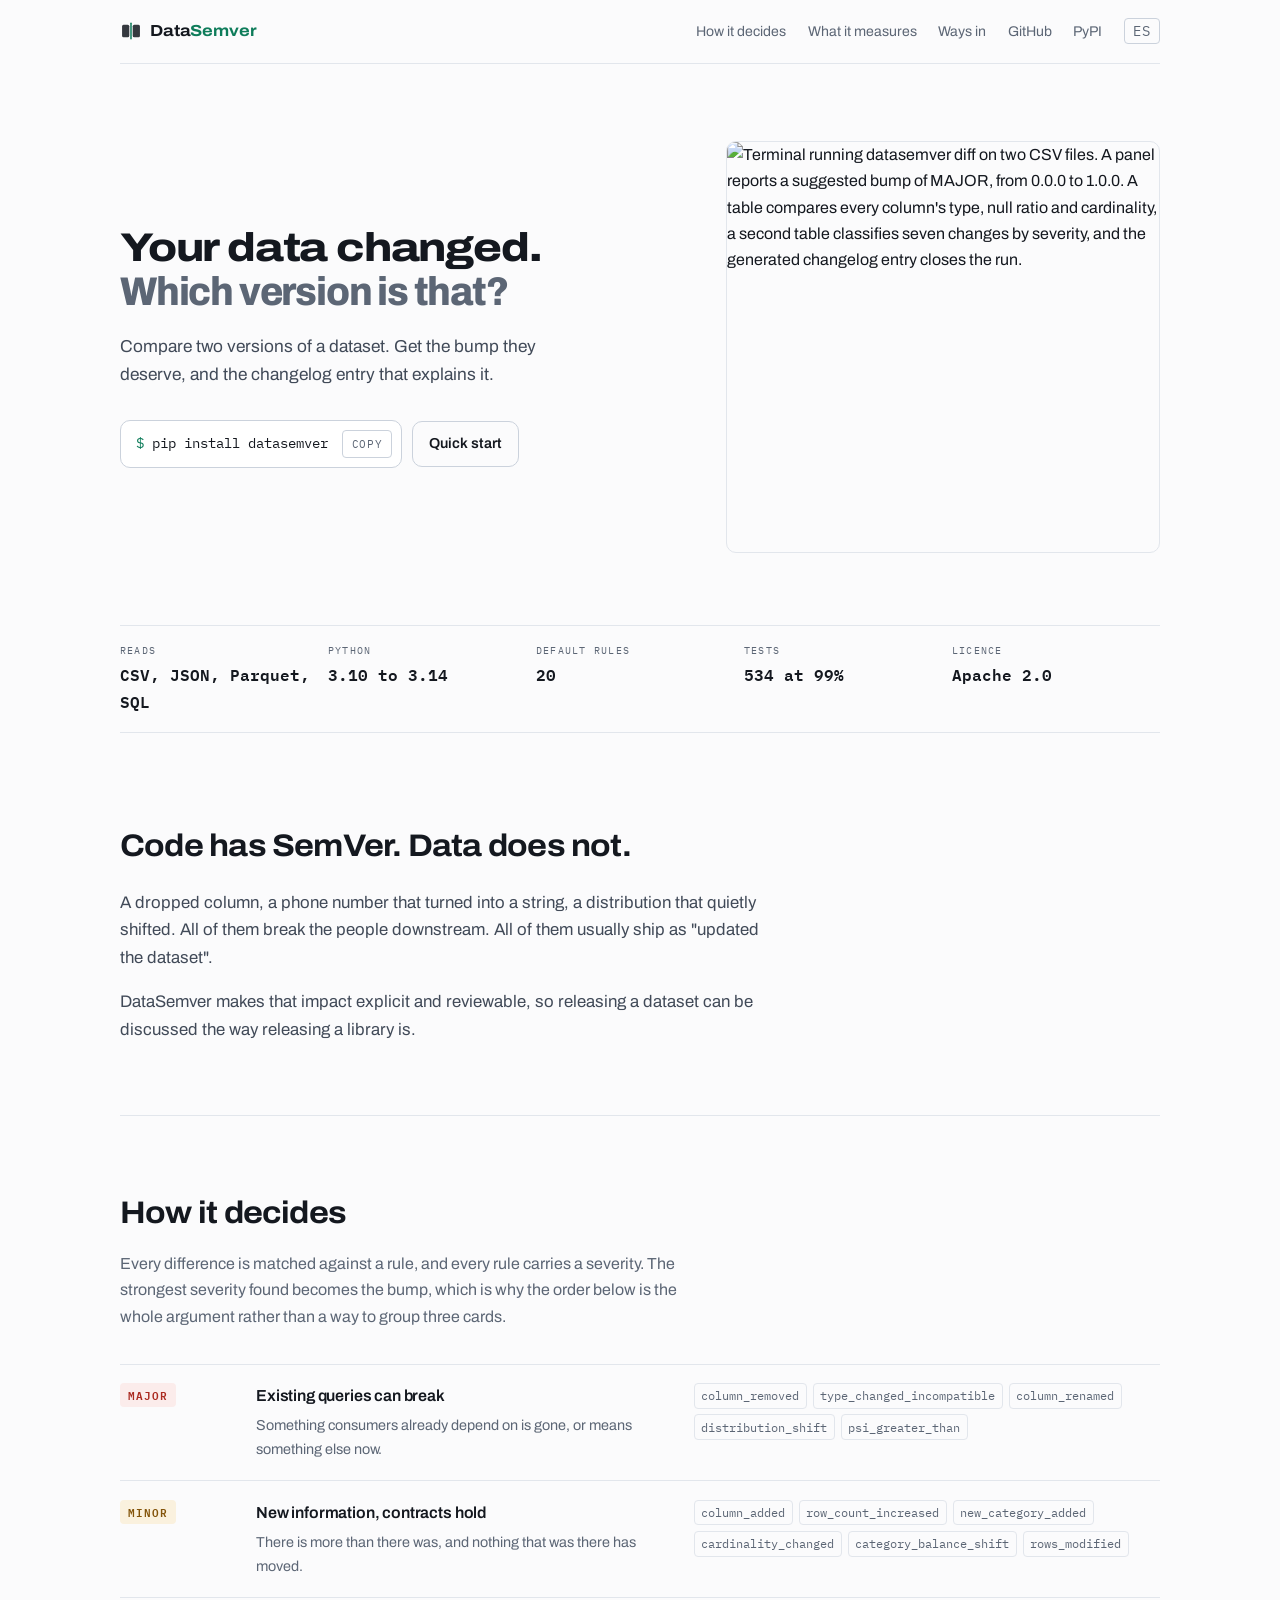
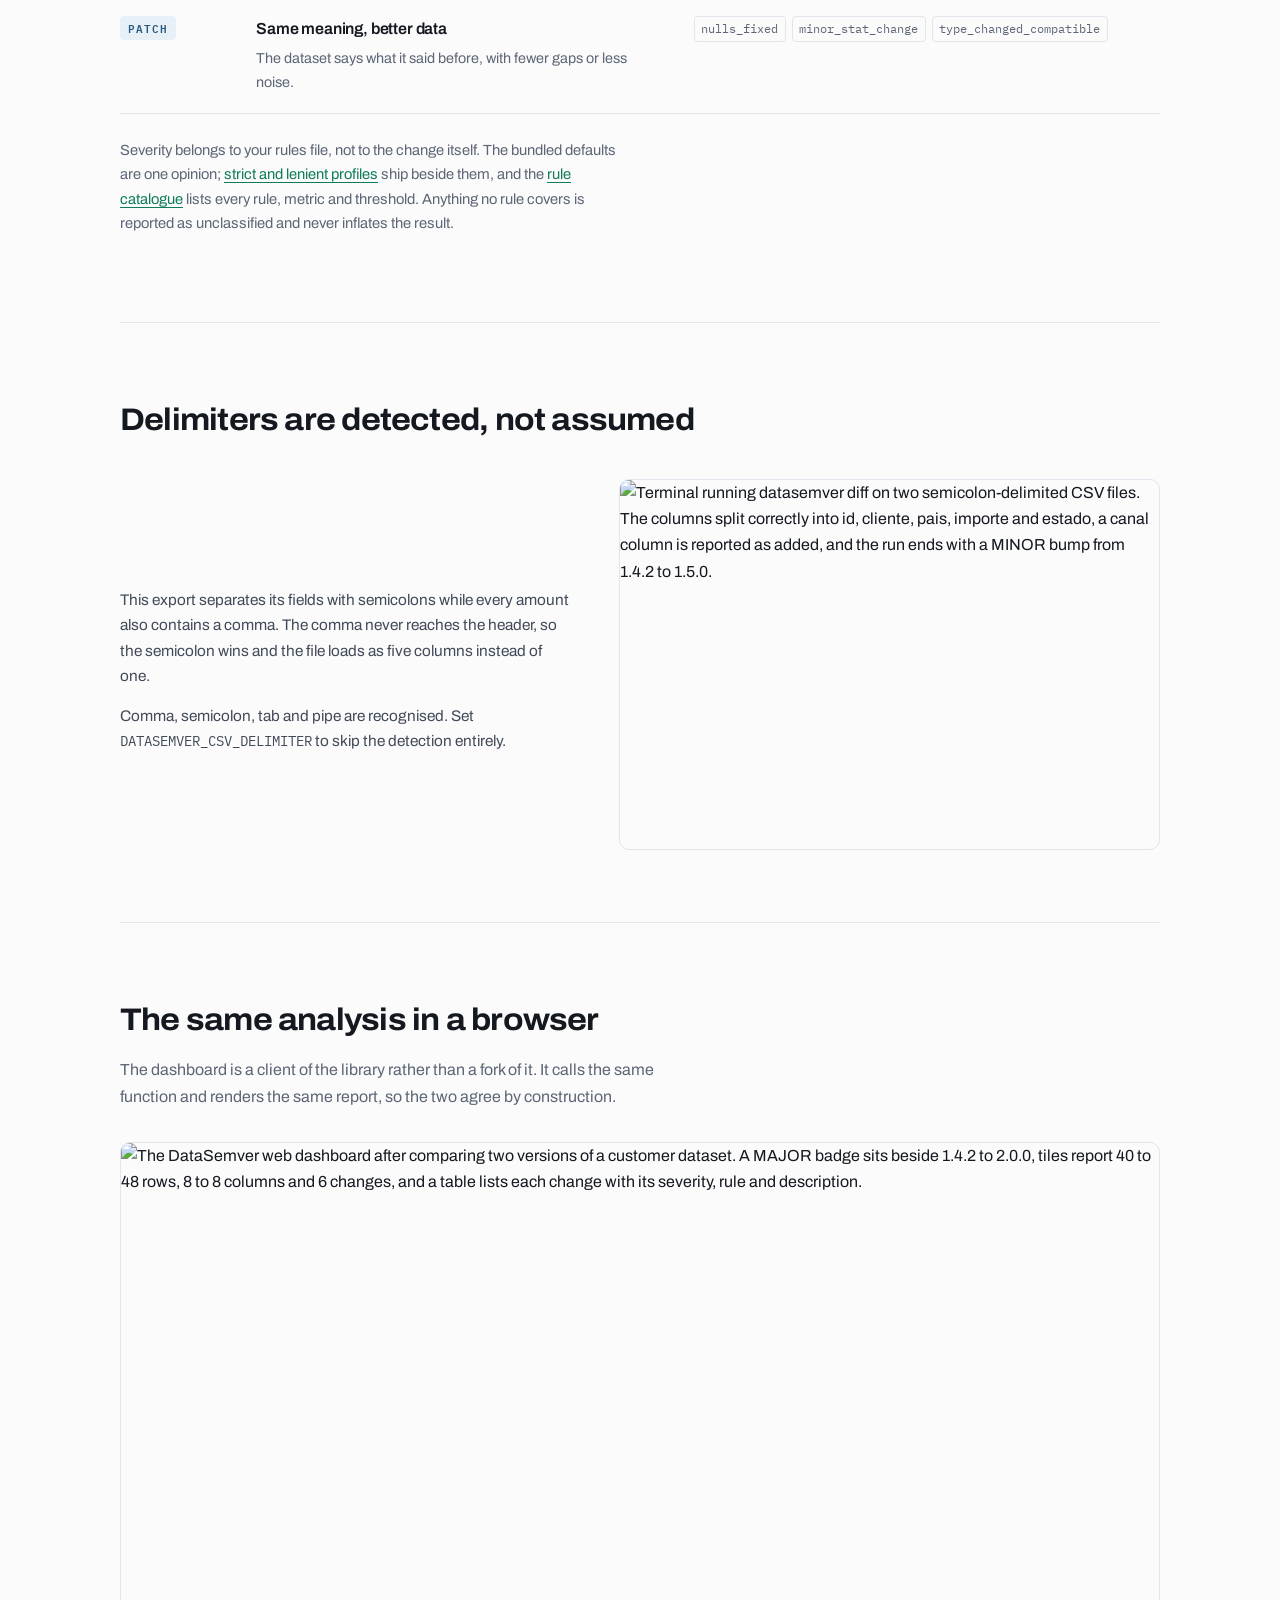
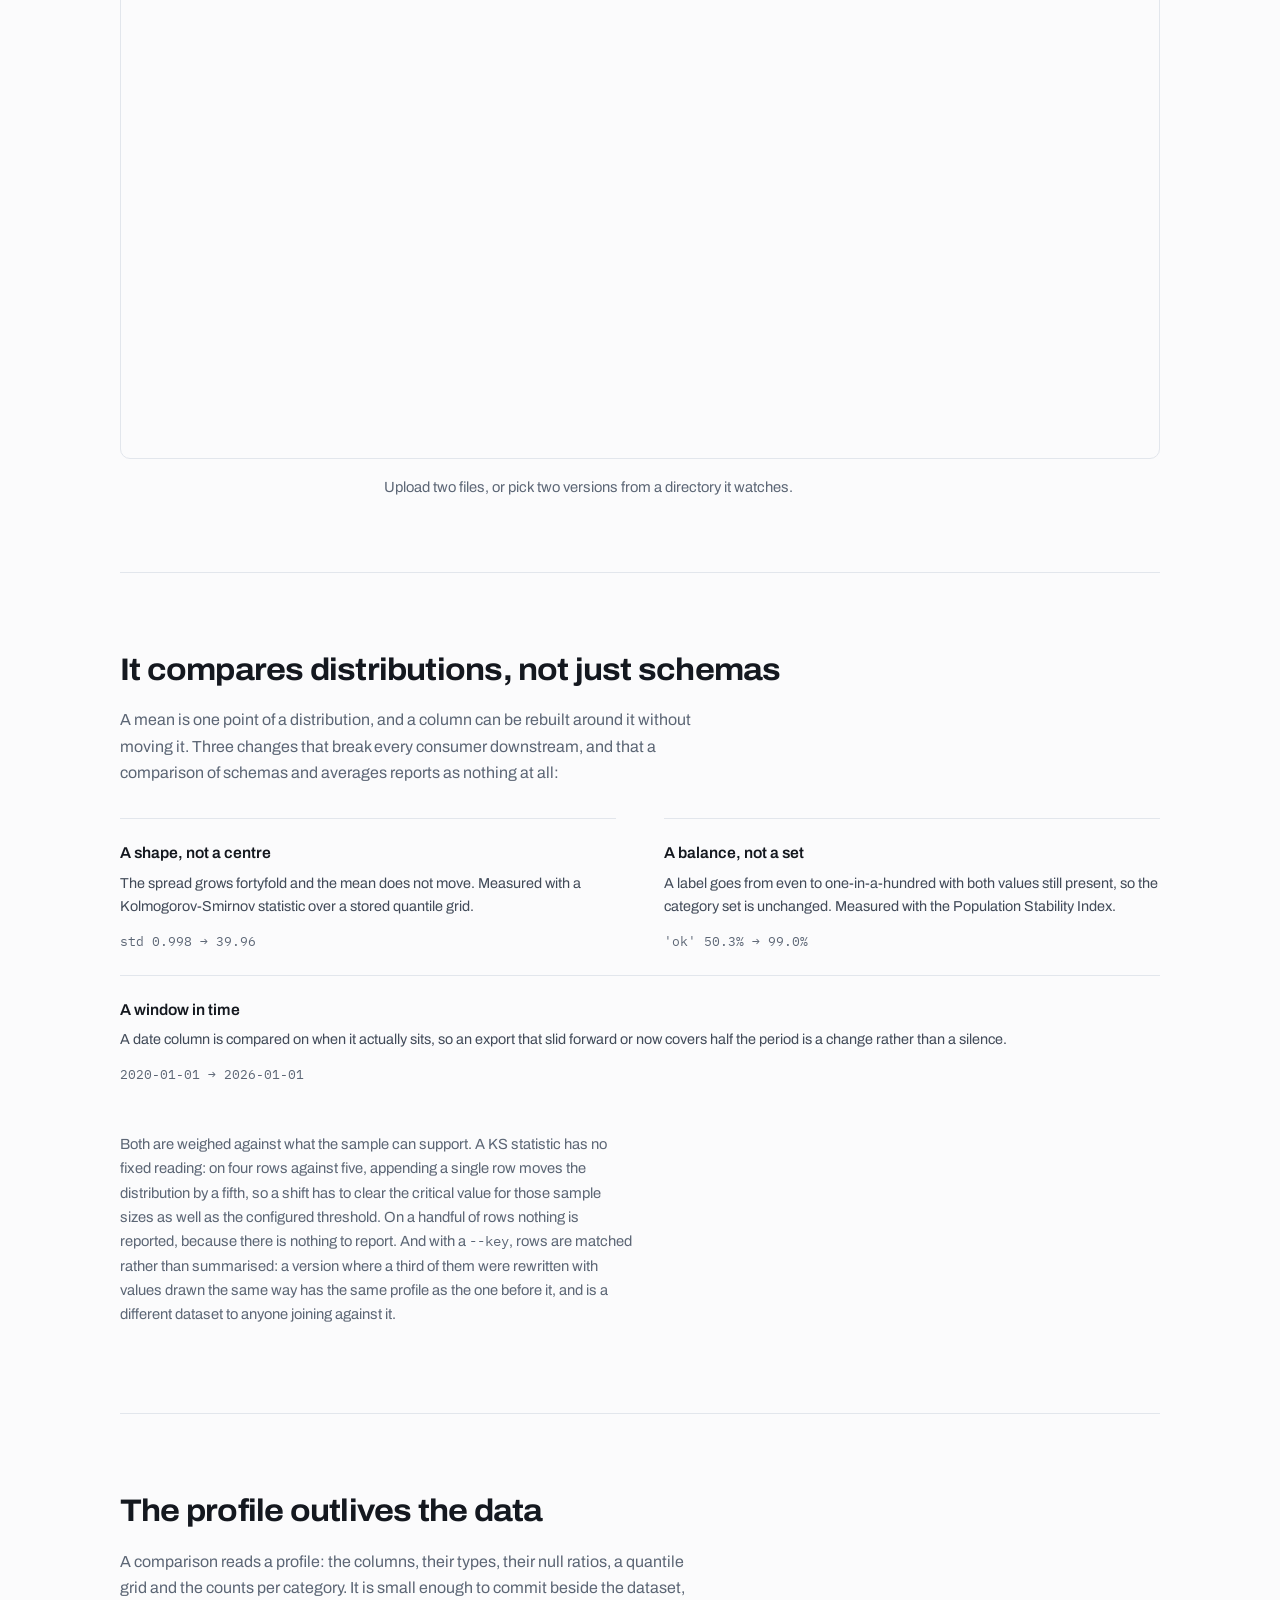
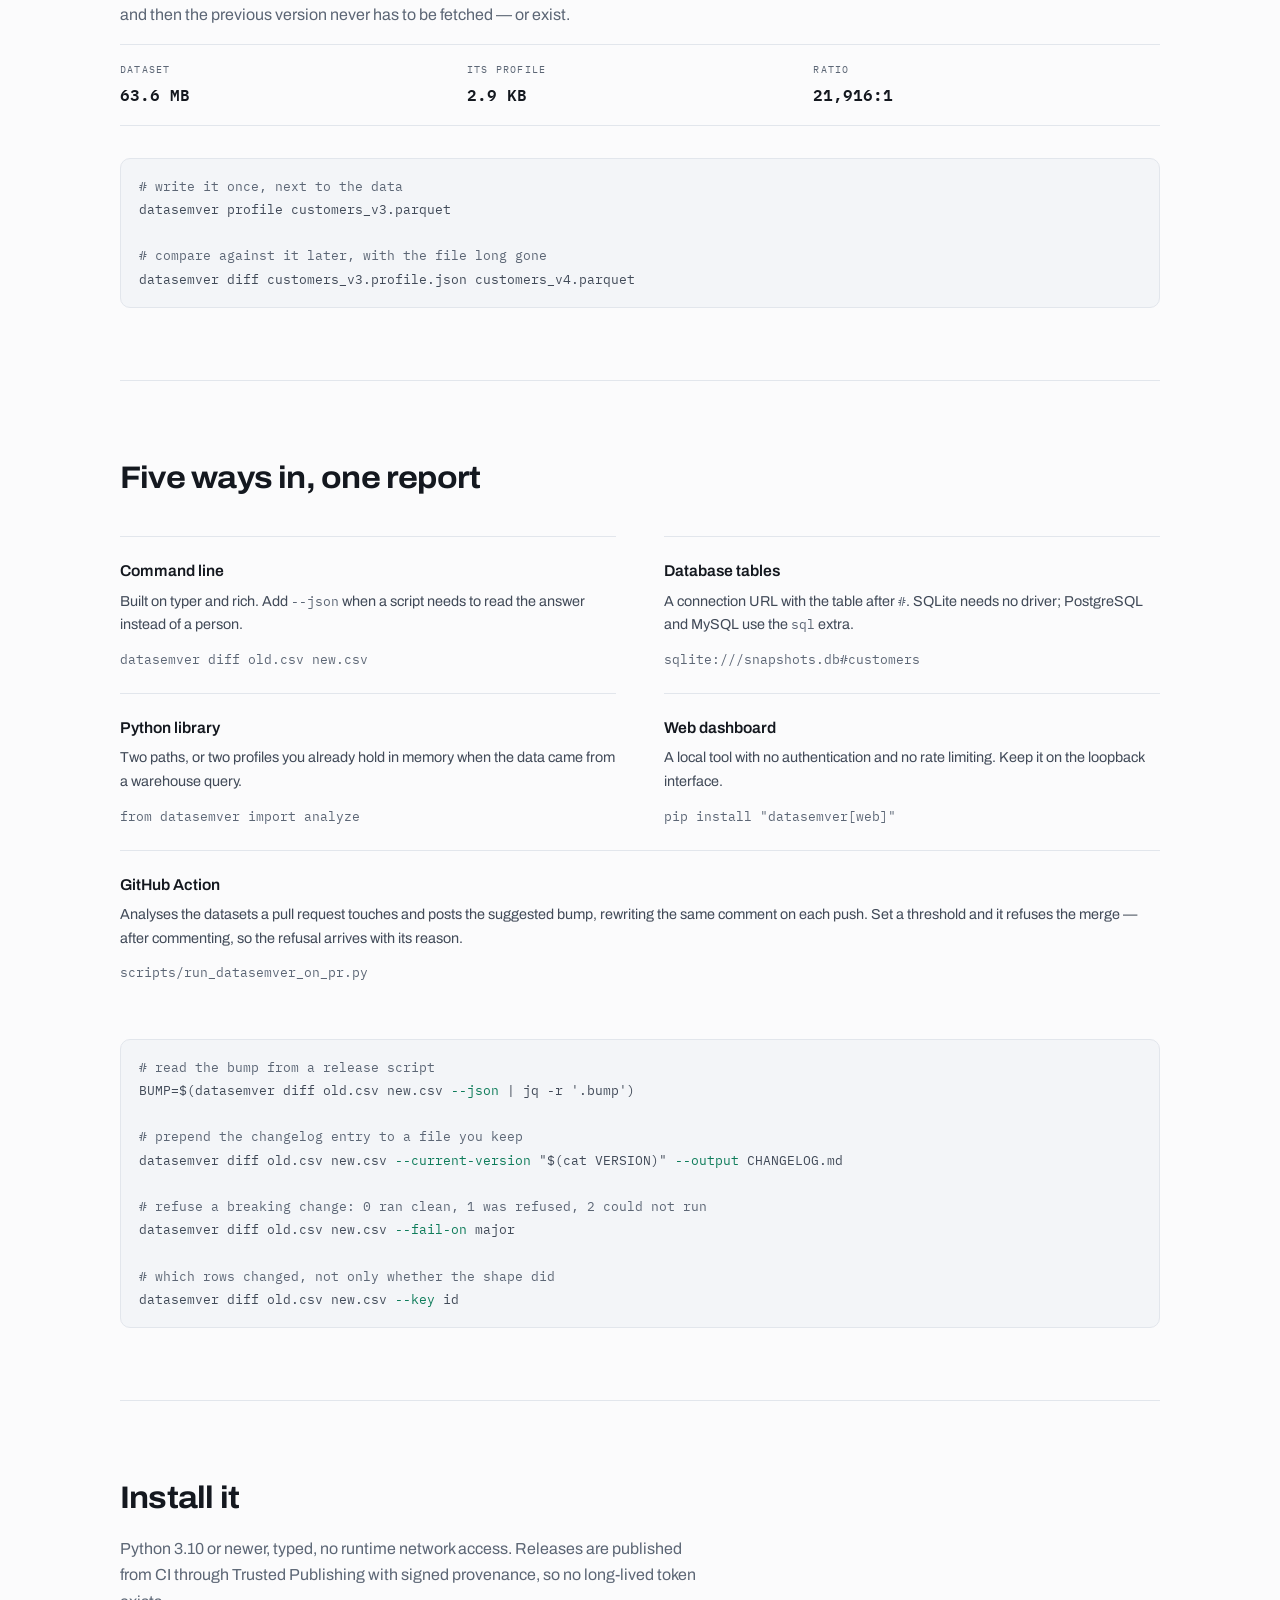
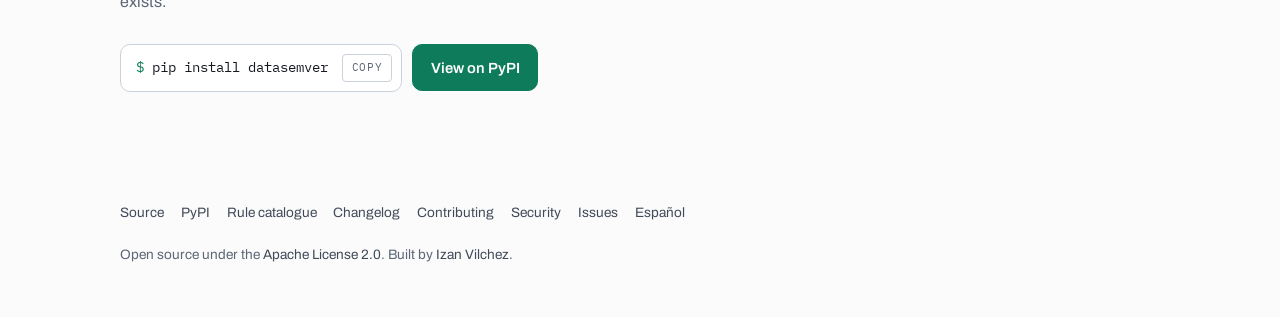
==== commit 7192e4fe: "settle on Apache 2.0 The licence landed on GPLv3 for an afternoon and then moved again. Apache 2.0 k" ====
--- a/index.html
+++ b/index.html
@@ -67,7 +67,7 @@
     <div><dt>Python</dt><dd>3.10 to 3.14</dd></div>
     <div><dt>Default rules</dt><dd>20</dd></div>
     <div><dt>Tests</dt><dd>534 at 99%</dd></div>
-    <div><dt>Licence</dt><dd>GPLv3</dd></div>
+    <div><dt>Licence</dt><dd>Apache 2.0</dd></div>
   </dl>
 </div>
 
@@ -303,7 +303,7 @@
       <li><a href="https://github.com/IzanVil/datasemver/issues">Issues</a></li>
       <li><a href="es/" hreflang="es">Español</a></li>
     </ul>
-    <p>Free software under the <a href="https://www.gnu.org/licenses/gpl-3.0">GNU GPL v3</a> or later. Built by <a href="https://github.com/IzanVil">Izan Vilchez</a>.</p>
+    <p>Open source under the <a href="https://www.apache.org/licenses/LICENSE-2.0">Apache License 2.0</a>. Built by <a href="https://github.com/IzanVil">Izan Vilchez</a>.</p>
   </footer>
 </div>
 
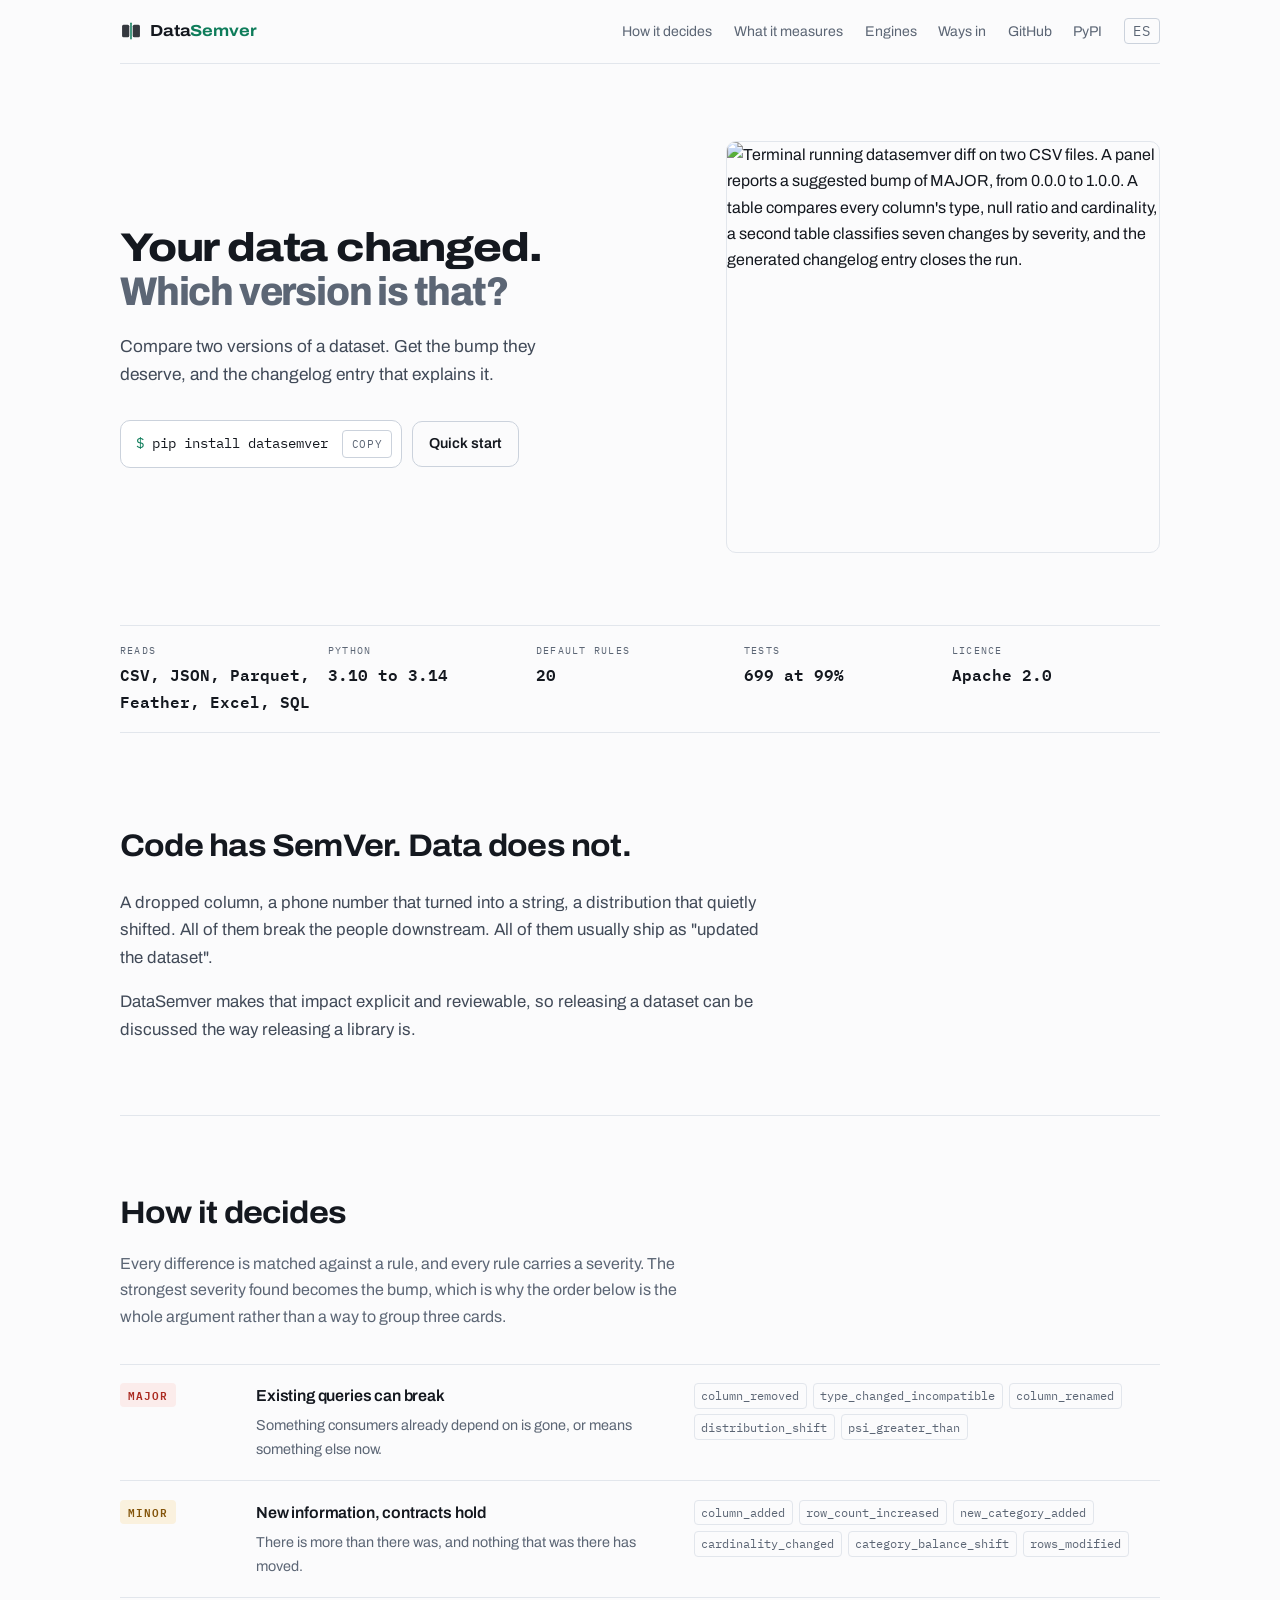
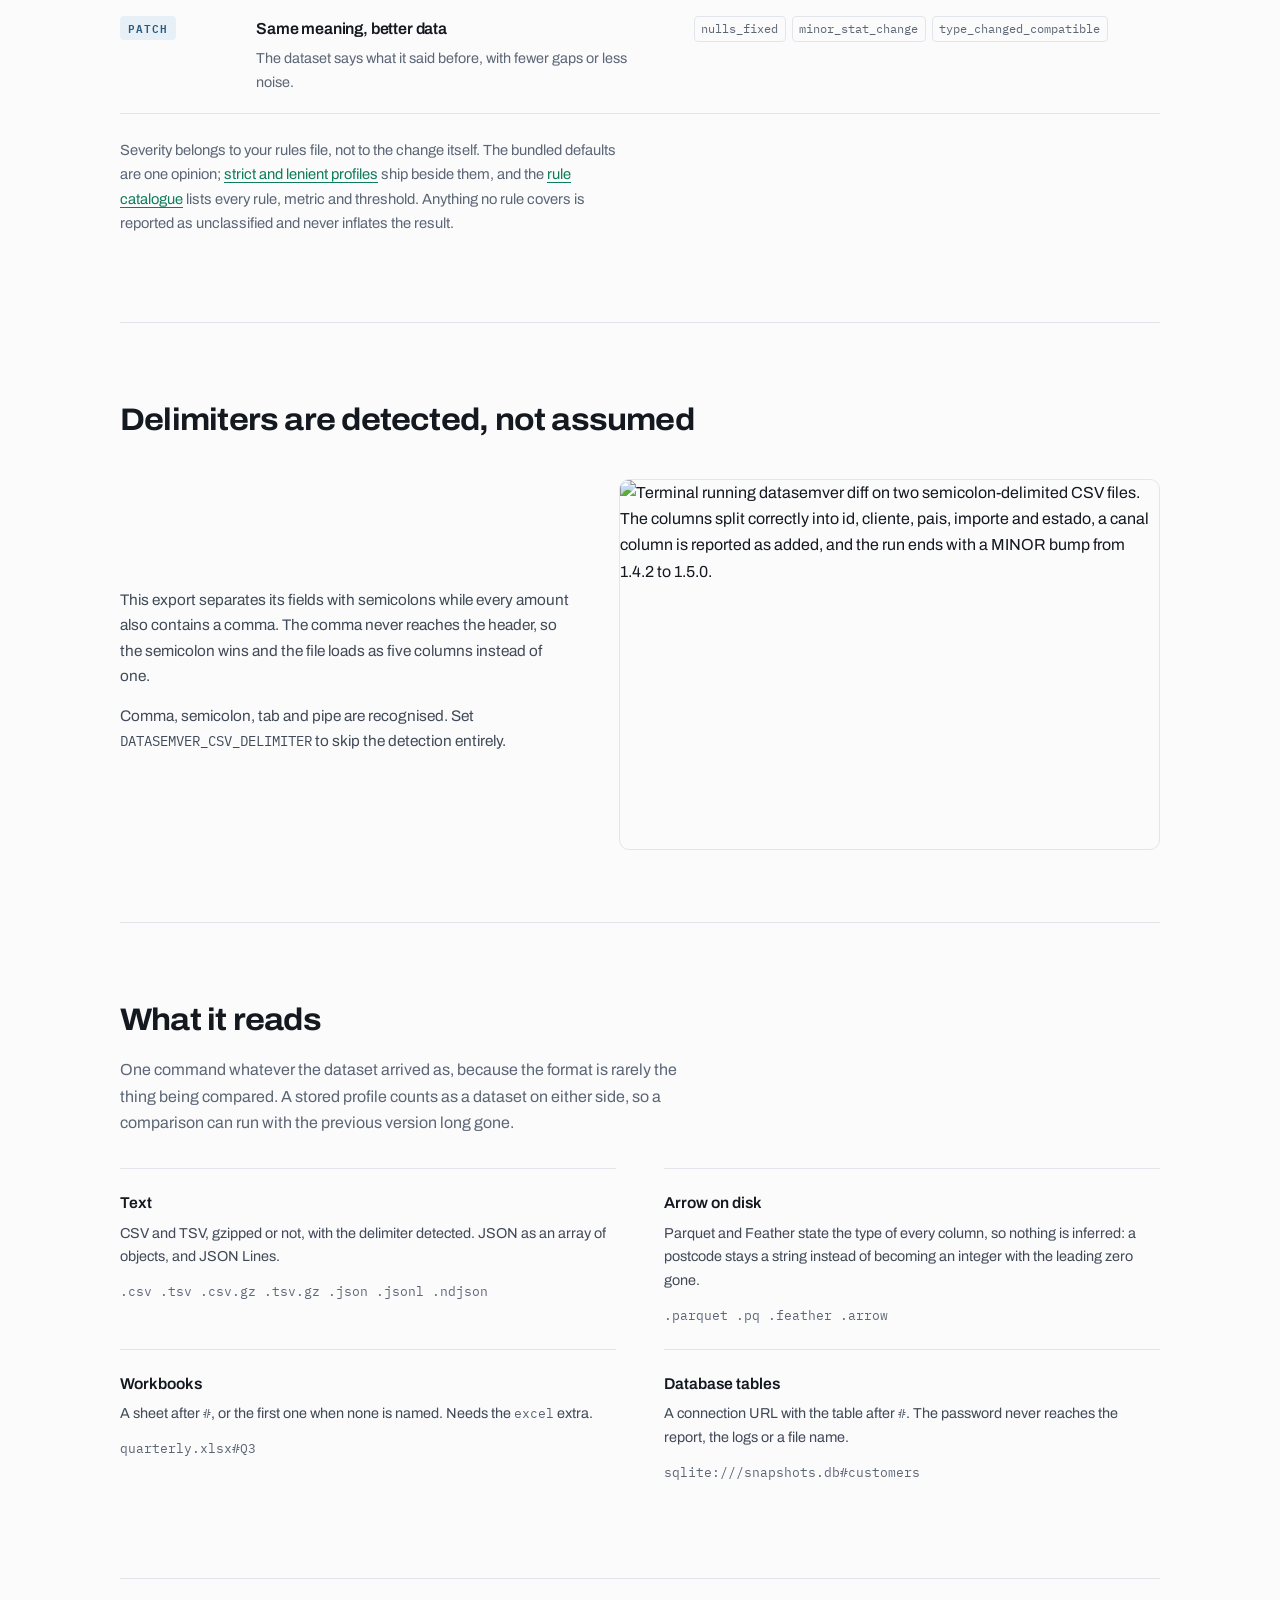
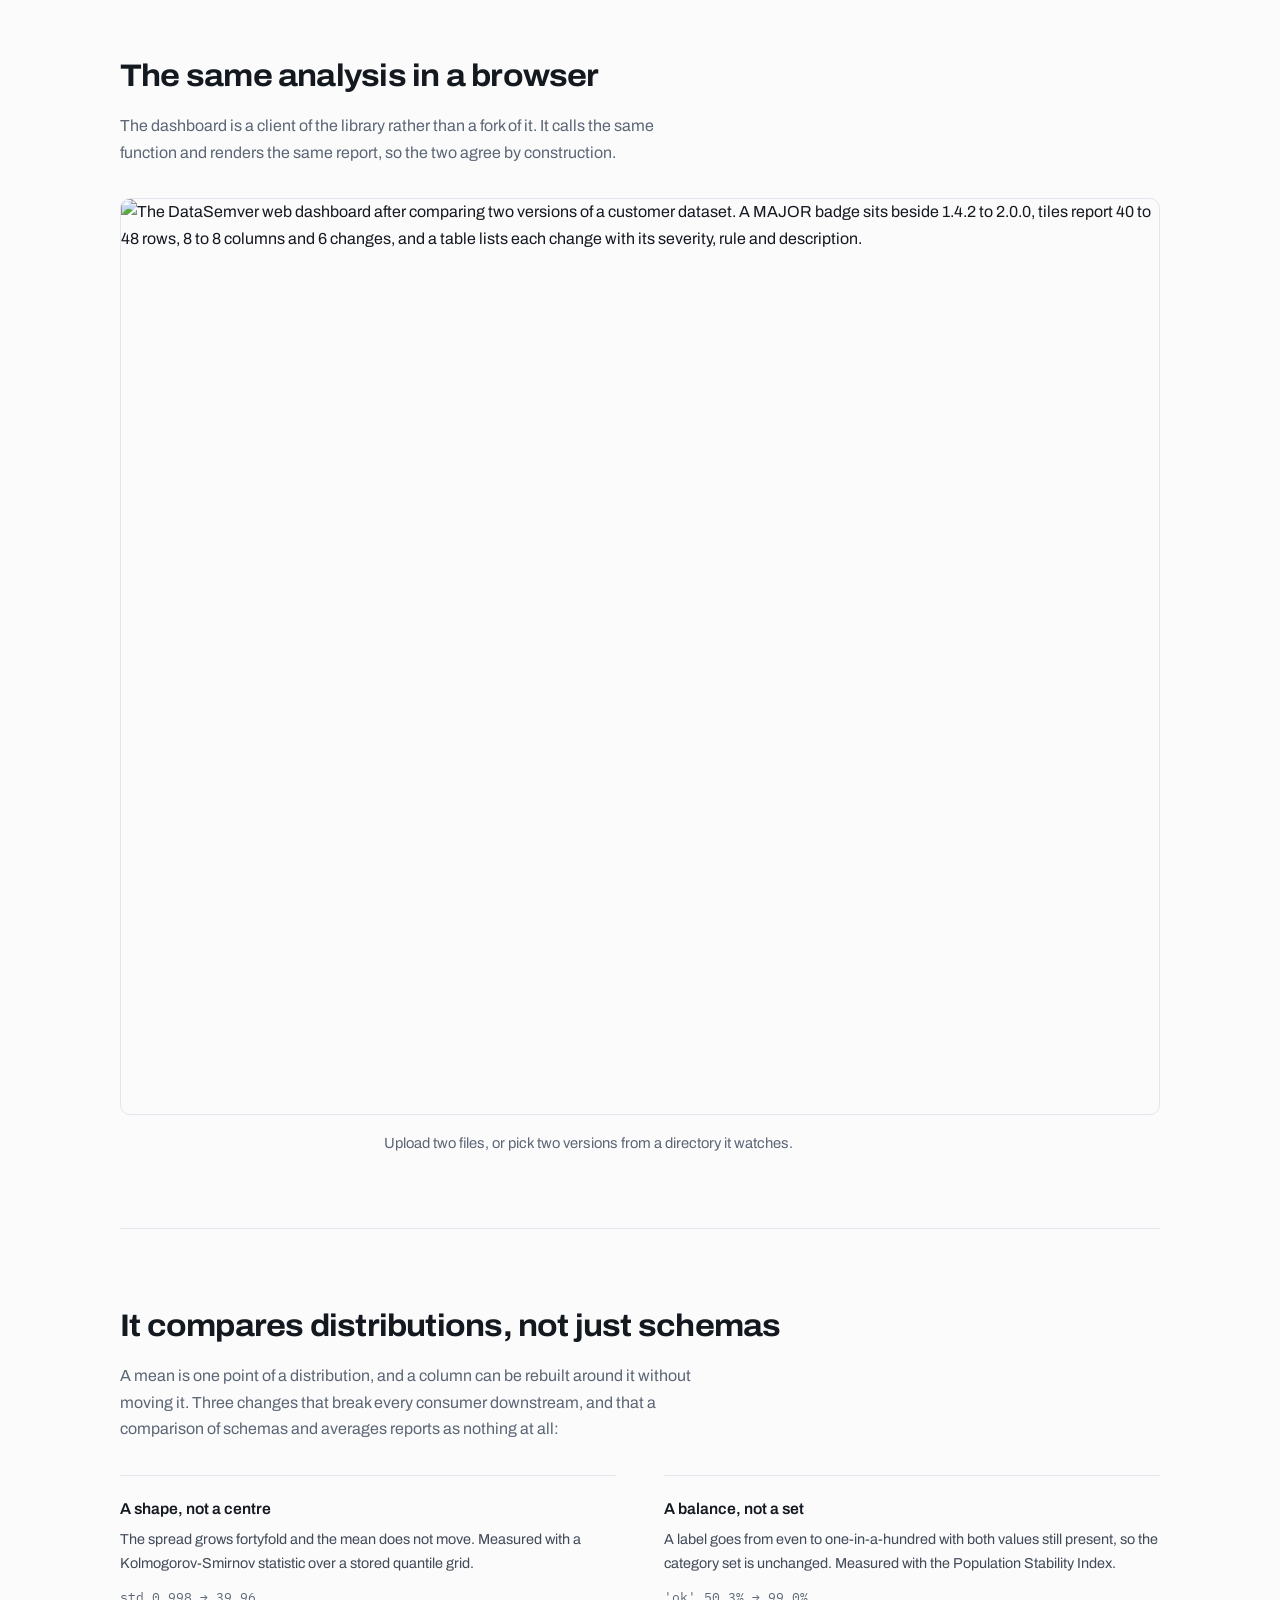
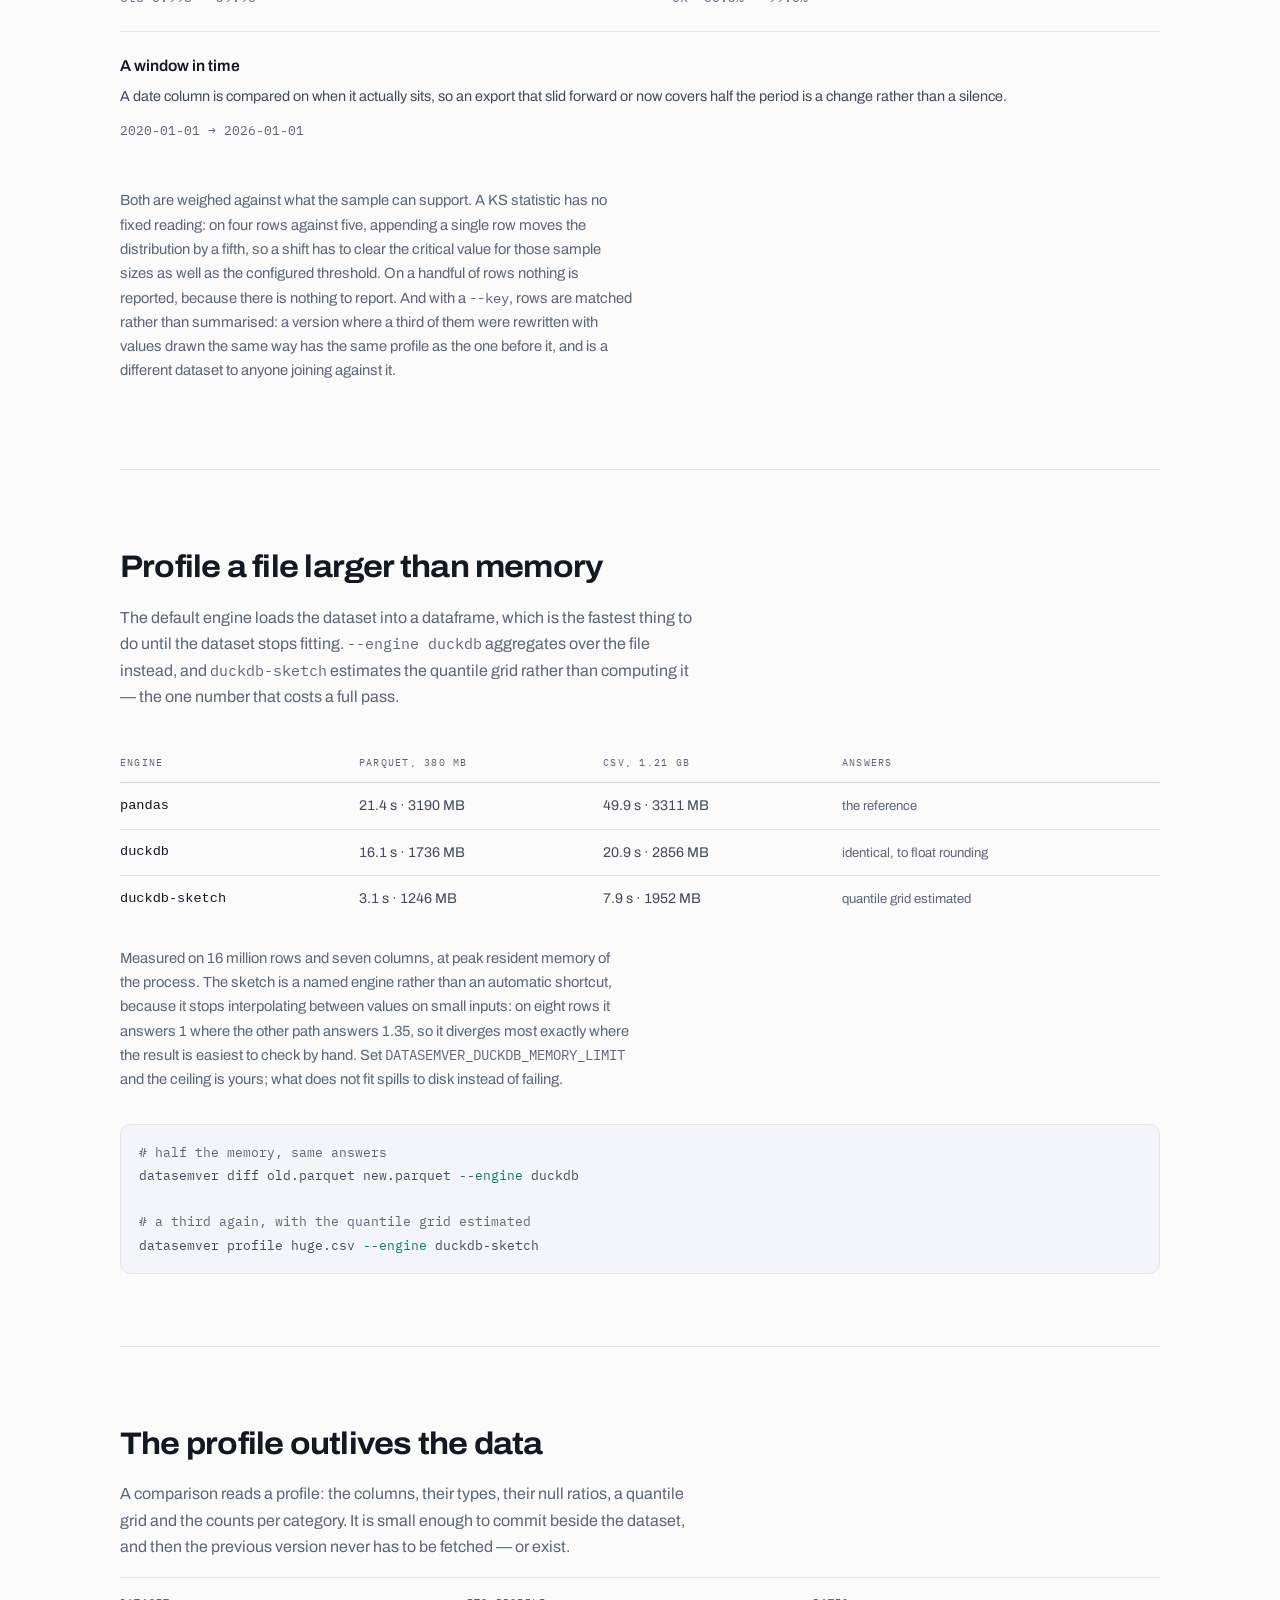
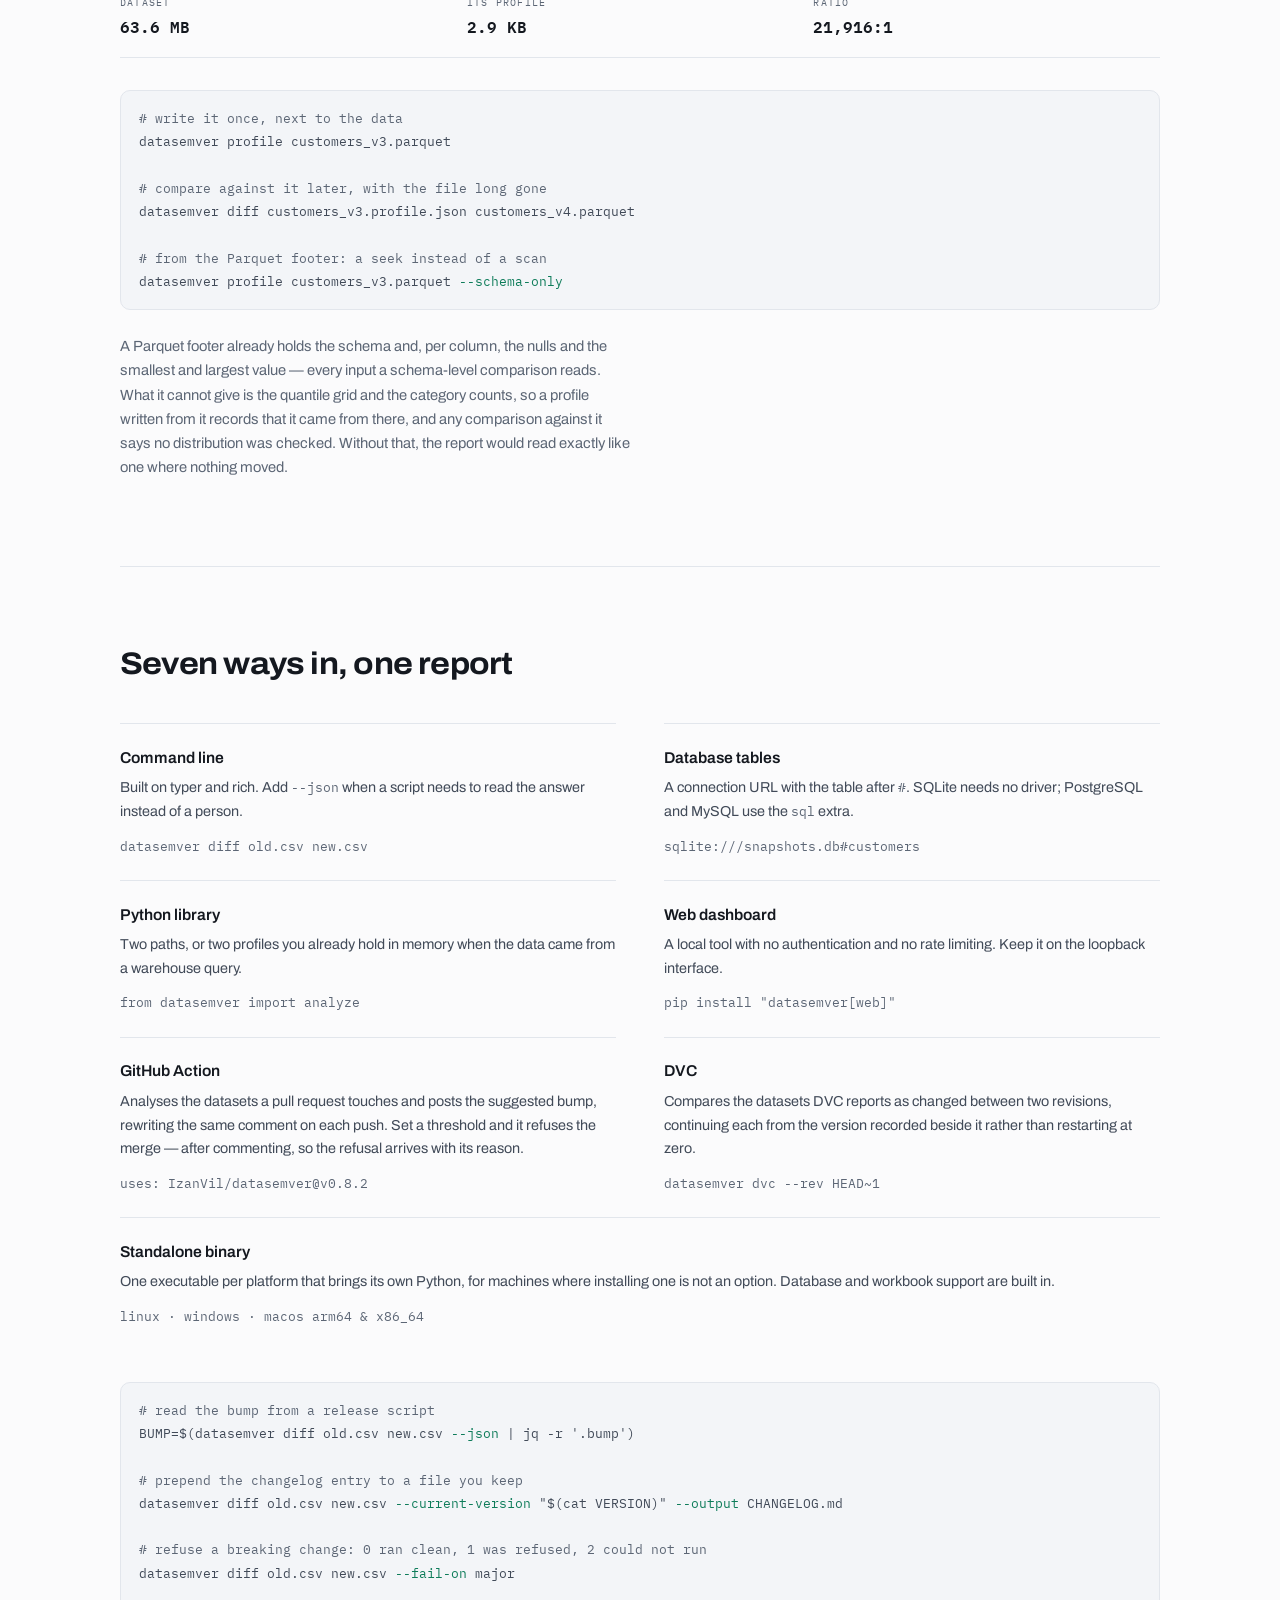
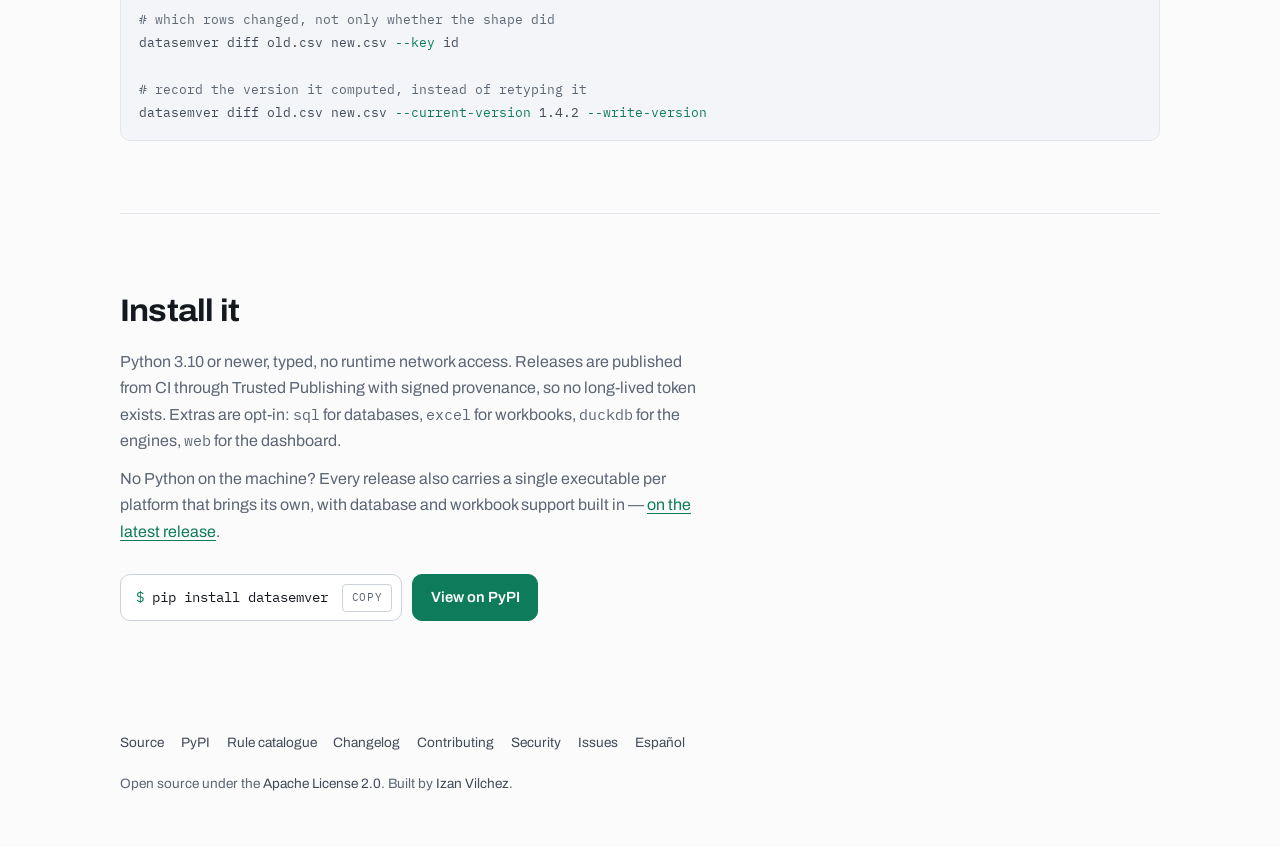
==== commit a5852d7f: "say what the tool does now, not what it did at 0.5 The site was written when DataSemver read four fo" ====
--- a/index.html
+++ b/index.html
@@ -4,7 +4,7 @@
 <meta charset="utf-8">
 <meta name="viewport" content="width=device-width, initial-scale=1">
 <title>DataSemver, semantic versioning for datasets</title>
-<meta name="description" content="Compare two versions of a CSV, JSON or Parquet dataset and get the semantic version bump they deserve, with the changelog entry that explains it.">
+<meta name="description" content="Compare two versions of a CSV, JSON, Parquet, Feather, Excel or SQL dataset and get the semantic version bump they deserve, with the changelog entry that explains it.">
 <link rel="icon" type="image/svg+xml" href="favicon.svg">
 <link rel="canonical" href="https://izanvil.github.io/datasemver/">
 <link rel="alternate" hreflang="en" href="https://izanvil.github.io/datasemver/">
@@ -12,7 +12,15 @@
 <meta property="og:title" content="DataSemver, semantic versioning for datasets">
 <meta property="og:description" content="Your data changed. DataSemver tells you whether that is a patch, a minor or a breaking release.">
 <meta property="og:type" content="website">
+<meta property="og:url" content="https://izanvil.github.io/datasemver/">
+<meta property="og:site_name" content="DataSemver">
 <meta property="og:image" content="https://raw.githubusercontent.com/IzanVil/datasemver/main/docs/assets/cli-diff.png">
+<meta property="og:image:width" content="1287">
+<meta property="og:image:height" content="1222">
+<meta property="og:image:alt" content="Terminal reporting a MAJOR bump from 0.0.0 to 1.0.0, with a table of every column that changed.">
+<meta name="twitter:card" content="summary_large_image">
+<meta name="theme-color" content="#fbfbfc" media="(prefers-color-scheme: light)">
+<meta name="theme-color" content="#0b0e14" media="(prefers-color-scheme: dark)">
 <link rel="preconnect" href="https://fonts.googleapis.com">
 <link rel="preconnect" href="https://fonts.gstatic.com" crossorigin>
 <link rel="stylesheet" href="https://fonts.googleapis.com/css2?family=Archivo:wdth,wght@62..125,400..800&family=IBM+Plex+Mono:wght@400;500;600&display=swap">
@@ -33,6 +41,7 @@
     <ul>
       <li><a href="#decide" class="hide-sm">How it decides</a></li>
       <li><a href="#measures" class="hide-sm">What it measures</a></li>
+      <li><a href="#engines" class="hide-sm">Engines</a></li>
       <li><a href="#surfaces" class="hide-sm">Ways in</a></li>
       <li><a href="https://github.com/IzanVil/datasemver">GitHub</a></li>
       <li><a href="https://pypi.org/project/datasemver/">PyPI</a></li>
@@ -49,7 +58,7 @@
       <div class="start">
         <div class="snippet">
           <span><i>$</i> pip install datasemver</span>
-          <button type="button" data-copy="pip install datasemver">Copy</button>
+          <button type="button" data-copy="pip install datasemver" aria-live="polite">Copy</button>
         </div>
         <a class="link-out" href="https://github.com/IzanVil/datasemver#quick-start">Quick start</a>
       </div>
@@ -63,10 +72,10 @@
 
 <div class="page">
   <dl class="facts">
-    <div><dt>Reads</dt><dd>CSV, JSON, Parquet, SQL</dd></div>
+    <div><dt>Reads</dt><dd>CSV, JSON, Parquet, Feather, Excel, SQL</dd></div>
     <div><dt>Python</dt><dd>3.10 to 3.14</dd></div>
     <div><dt>Default rules</dt><dd>20</dd></div>
-    <div><dt>Tests</dt><dd>534 at 99%</dd></div>
+    <div><dt>Tests</dt><dd>699 at 99%</dd></div>
     <div><dt>Licence</dt><dd>Apache 2.0</dd></div>
   </dl>
 </div>
@@ -160,6 +169,38 @@
     </div>
   </section>
 
+  <section id="reads">
+    <h2>What it reads</h2>
+    <p class="say">
+      One command whatever the dataset arrived as, because the format is rarely the thing
+      being compared. A stored profile counts as a dataset on either side, so a comparison can
+      run with the previous version long gone.
+    </p>
+
+    <div class="surfaces">
+      <div>
+        <h3>Text</h3>
+        <p>CSV and TSV, gzipped or not, with the delimiter detected. JSON as an array of objects, and JSON Lines.</p>
+        <code>.csv .tsv .csv.gz .tsv.gz .json .jsonl .ndjson</code>
+      </div>
+      <div>
+        <h3>Arrow on disk</h3>
+        <p>Parquet and Feather state the type of every column, so nothing is inferred: a postcode stays a string instead of becoming an integer with the leading zero gone.</p>
+        <code>.parquet .pq .feather .arrow</code>
+      </div>
+      <div>
+        <h3>Workbooks</h3>
+        <p>A sheet after <code>#</code>, or the first one when none is named. Needs the <code>excel</code> extra.</p>
+        <code>quarterly.xlsx#Q3</code>
+      </div>
+      <div>
+        <h3>Database tables</h3>
+        <p>A connection URL with the table after <code>#</code>. The password never reaches the report, the logs or a file name.</p>
+        <code>sqlite:///snapshots.db#customers</code>
+      </div>
+    </div>
+  </section>
+
   <section>
     <h2>The same analysis in a browser</h2>
     <p class="say">
@@ -210,6 +251,64 @@
     </p>
   </section>
 
+  <section id="engines">
+    <h2>Profile a file larger than memory</h2>
+    <p class="say">
+      The default engine loads the dataset into a dataframe, which is the fastest thing to do
+      until the dataset stops fitting. <code>--engine duckdb</code> aggregates over the file
+      instead, and <code>duckdb-sketch</code> estimates the quantile grid rather than computing
+      it &mdash; the one number that costs a full pass.
+    </p>
+
+    <div class="scroll-x" tabindex="0" role="region" aria-label="Engine benchmarks">
+      <table class="bench">
+        <thead>
+          <tr>
+            <th scope="col">Engine</th>
+            <th scope="col">Parquet, 380 MB</th>
+            <th scope="col">CSV, 1.21 GB</th>
+            <th scope="col">Answers</th>
+          </tr>
+        </thead>
+        <tbody>
+          <tr>
+            <th scope="row">pandas</th>
+            <td>21.4 s &middot; 3190 MB</td>
+            <td>49.9 s &middot; 3311 MB</td>
+            <td class="note">the reference</td>
+          </tr>
+          <tr>
+            <th scope="row">duckdb</th>
+            <td>16.1 s &middot; 1736 MB</td>
+            <td>20.9 s &middot; 2856 MB</td>
+            <td class="note">identical, to float rounding</td>
+          </tr>
+          <tr>
+            <th scope="row">duckdb-sketch</th>
+            <td>3.1 s &middot; 1246 MB</td>
+            <td>7.9 s &middot; 1952 MB</td>
+            <td class="note">quantile grid estimated</td>
+          </tr>
+        </tbody>
+      </table>
+    </div>
+
+    <p class="after-ladder">
+      Measured on 16 million rows and seven columns, at peak resident memory of the process.
+      The sketch is a named engine rather than an automatic shortcut, because it stops
+      interpolating between values on small inputs: on eight rows it answers 1 where the other
+      path answers 1.35, so it diverges most exactly where the result is easiest to check by
+      hand. Set <code>DATASEMVER_DUCKDB_MEMORY_LIMIT</code> and the ceiling is yours; what does
+      not fit spills to disk instead of failing.
+    </p>
+
+<pre><b># half the memory, same answers</b>
+datasemver diff old.parquet new.parquet <i>--engine</i> duckdb
+
+<b># a third again, with the quantile grid estimated</b>
+datasemver profile huge.csv <i>--engine</i> duckdb-sketch</pre>
+  </section>
+
   <section id="profiles">
     <h2>The profile outlives the data</h2>
     <p class="say">
@@ -228,11 +327,22 @@
 datasemver profile customers_v3.parquet
 
 <b># compare against it later, with the file long gone</b>
-datasemver diff customers_v3.profile.json customers_v4.parquet</pre>
+datasemver diff customers_v3.profile.json customers_v4.parquet
+
+<b># from the Parquet footer: a seek instead of a scan</b>
+datasemver profile customers_v3.parquet <i>--schema-only</i></pre>
+
+    <p class="after-ladder">
+      A Parquet footer already holds the schema and, per column, the nulls and the smallest and
+      largest value &mdash; every input a schema-level comparison reads. What it cannot give is
+      the quantile grid and the category counts, so a profile written from it records that it
+      came from there, and any comparison against it says no distribution was checked. Without
+      that, the report would read exactly like one where nothing moved.
+    </p>
   </section>
 
   <section id="surfaces">
-    <h2>Five ways in, one report</h2>
+    <h2>Seven ways in, one report</h2>
     <div class="surfaces">
       <div>
         <h3>Command line</h3>
@@ -257,7 +367,17 @@
       <div>
         <h3>GitHub Action</h3>
         <p>Analyses the datasets a pull request touches and posts the suggested bump, rewriting the same comment on each push. Set a threshold and it refuses the merge &mdash; after commenting, so the refusal arrives with its reason.</p>
-        <code>scripts/run_datasemver_on_pr.py</code>
+        <code>uses: IzanVil/datasemver@v0.8.2</code>
+      </div>
+      <div>
+        <h3>DVC</h3>
+        <p>Compares the datasets DVC reports as changed between two revisions, continuing each from the version recorded beside it rather than restarting at zero.</p>
+        <code>datasemver dvc --rev HEAD~1</code>
+      </div>
+      <div>
+        <h3>Standalone binary</h3>
+        <p>One executable per platform that brings its own Python, for machines where installing one is not an option. Database and workbook support are built in.</p>
+        <code>linux &middot; windows &middot; macos arm64 &amp; x86_64</code>
       </div>
     </div>
 
@@ -271,19 +391,29 @@
 datasemver diff old.csv new.csv <i>--fail-on</i> major
 
 <b># which rows changed, not only whether the shape did</b>
-datasemver diff old.csv new.csv <i>--key</i> id</pre>
+datasemver diff old.csv new.csv <i>--key</i> id
+
+<b># record the version it computed, instead of retyping it</b>
+datasemver diff old.csv new.csv <i>--current-version</i> 1.4.2 <i>--write-version</i></pre>
   </section>
 
   <section>
     <h2>Install it</h2>
     <p class="say">
       Python 3.10 or newer, typed, no runtime network access. Releases are published from CI
-      through Trusted Publishing with signed provenance, so no long-lived token exists.
+      through Trusted Publishing with signed provenance, so no long-lived token exists. Extras
+      are opt-in: <code>sql</code> for databases, <code>excel</code> for workbooks,
+      <code>duckdb</code> for the engines, <code>web</code> for the dashboard.
+    </p>
+    <p class="say">
+      No Python on the machine? Every release also carries a single executable per platform
+      that brings its own, with database and workbook support built in &mdash;
+      <a href="https://github.com/IzanVil/datasemver/releases/latest">on the latest release</a>.
     </p>
     <div class="closer">
       <div class="snippet">
         <span><i>$</i> pip install datasemver</span>
-        <button type="button" data-copy="pip install datasemver">Copy</button>
+        <button type="button" data-copy="pip install datasemver" aria-live="polite">Copy</button>
       </div>
       <a class="go" href="https://pypi.org/project/datasemver/">View on PyPI</a>
     </div>
--- a/site.css
+++ b/site.css
@@ -225,6 +225,24 @@
 .surfaces p { margin: 0 0 0.55rem; font-size: 0.9rem; color: var(--ink-soft); }
 .surfaces code { color: var(--muted); font-size: 0.8rem; overflow-wrap: anywhere; }
 
+/* measured numbers: ruled like everything else, never carded, and tabular so the
+   columns line up under each other the way they do in the terminal. */
+.bench { width: 100%; margin-top: 2rem; border-collapse: collapse; font-size: 0.88rem; }
+.bench th, .bench td { padding: 0.7rem 0.9rem 0.7rem 0; text-align: left; border-bottom: 1px solid var(--line); }
+.bench thead th {
+  font-family: var(--mono); font-size: 0.65rem; letter-spacing: 0.12em;
+  text-transform: uppercase; color: var(--muted); font-weight: 400;
+  border-bottom: 1px solid var(--line-firm);
+}
+.bench tbody th { font-family: var(--mono); font-weight: 500; font-size: 0.85rem; }
+.bench td { font-variant-numeric: tabular-nums; color: var(--ink-soft); }
+.bench .note { color: var(--muted); font-size: 0.82rem; }
+.bench tbody tr:last-child th, .bench tbody tr:last-child td { border-bottom: 0; }
+/* On a phone the four columns cannot hold their width; the table scrolls rather than
+   wrapping numbers onto two lines, where they stop being comparable at a glance. */
+.scroll-x { overflow-x: auto; }
+@media (max-width: 620px) { .bench { min-width: 34rem; } }
+
 pre {
   margin: 2rem 0 0; background: var(--sunk); border: 1px solid var(--line);
   border-radius: var(--r); padding: 1rem 1.15rem; overflow-x: auto;
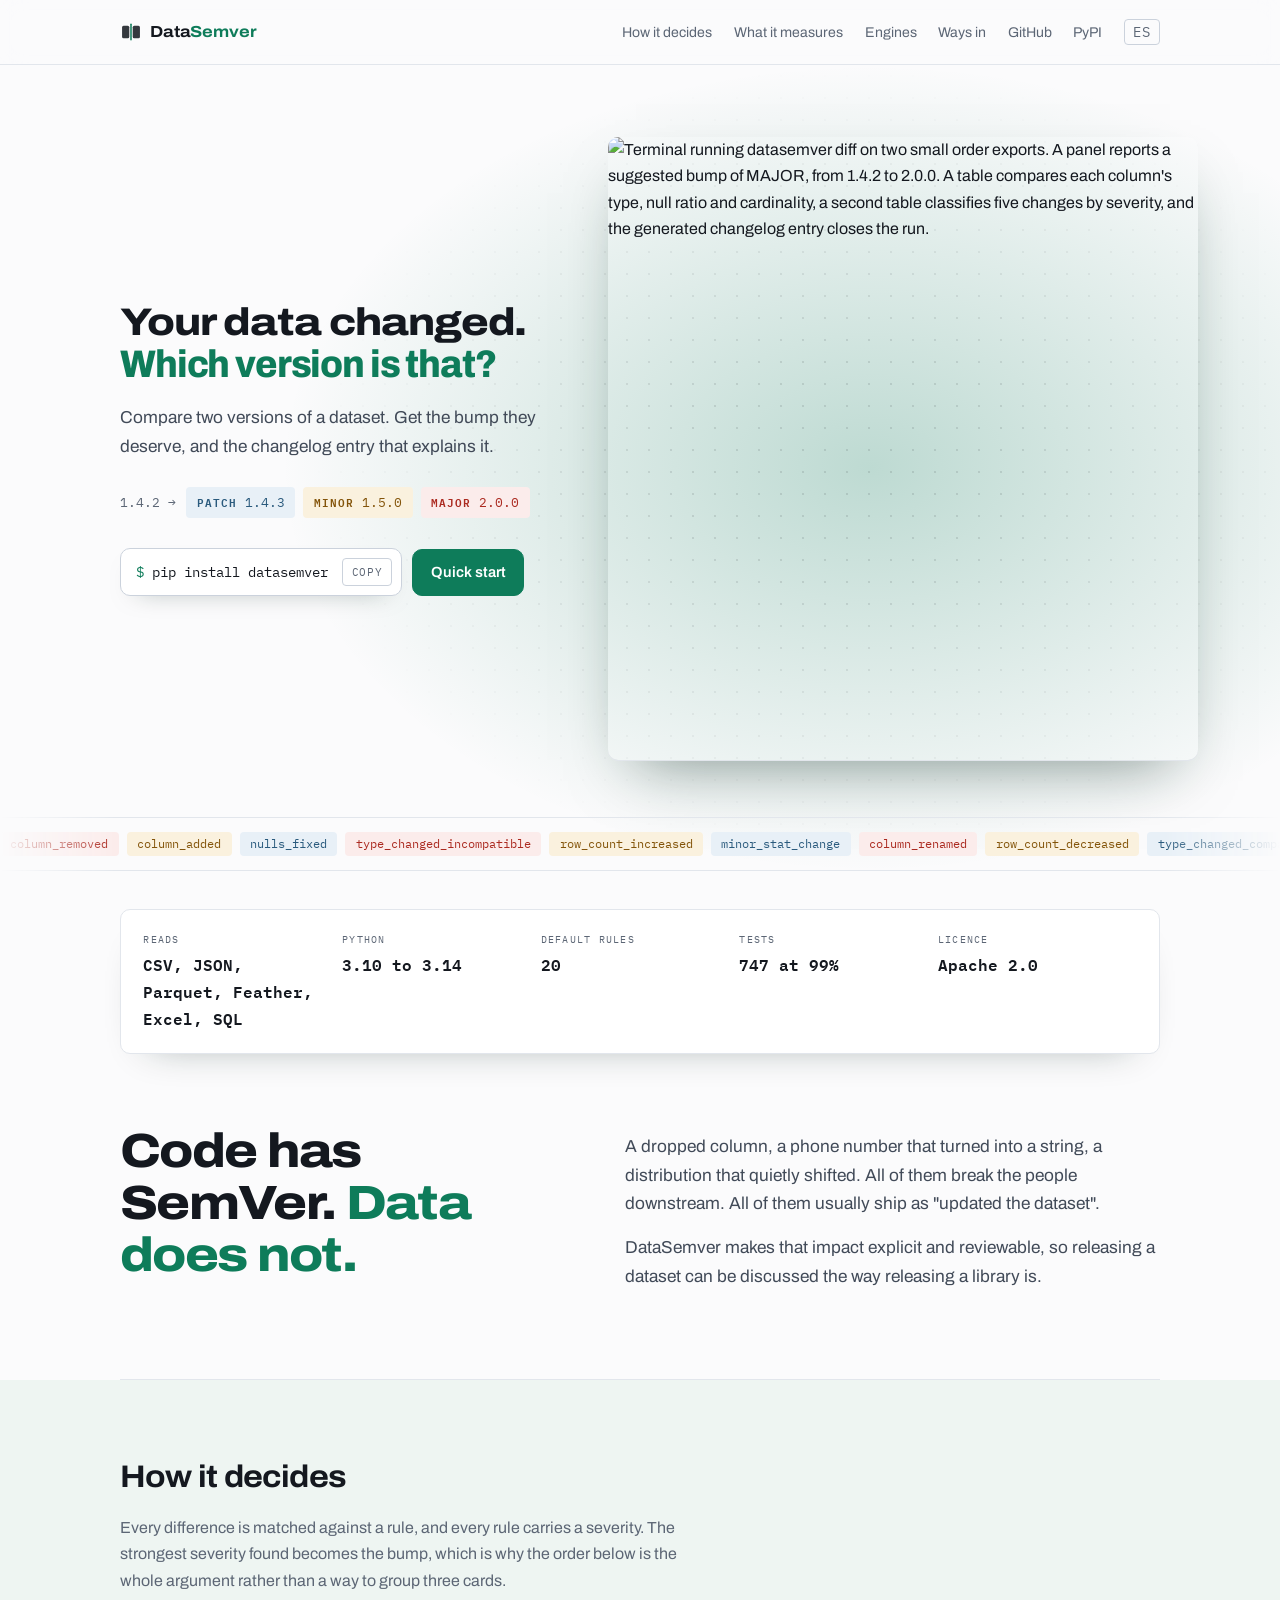
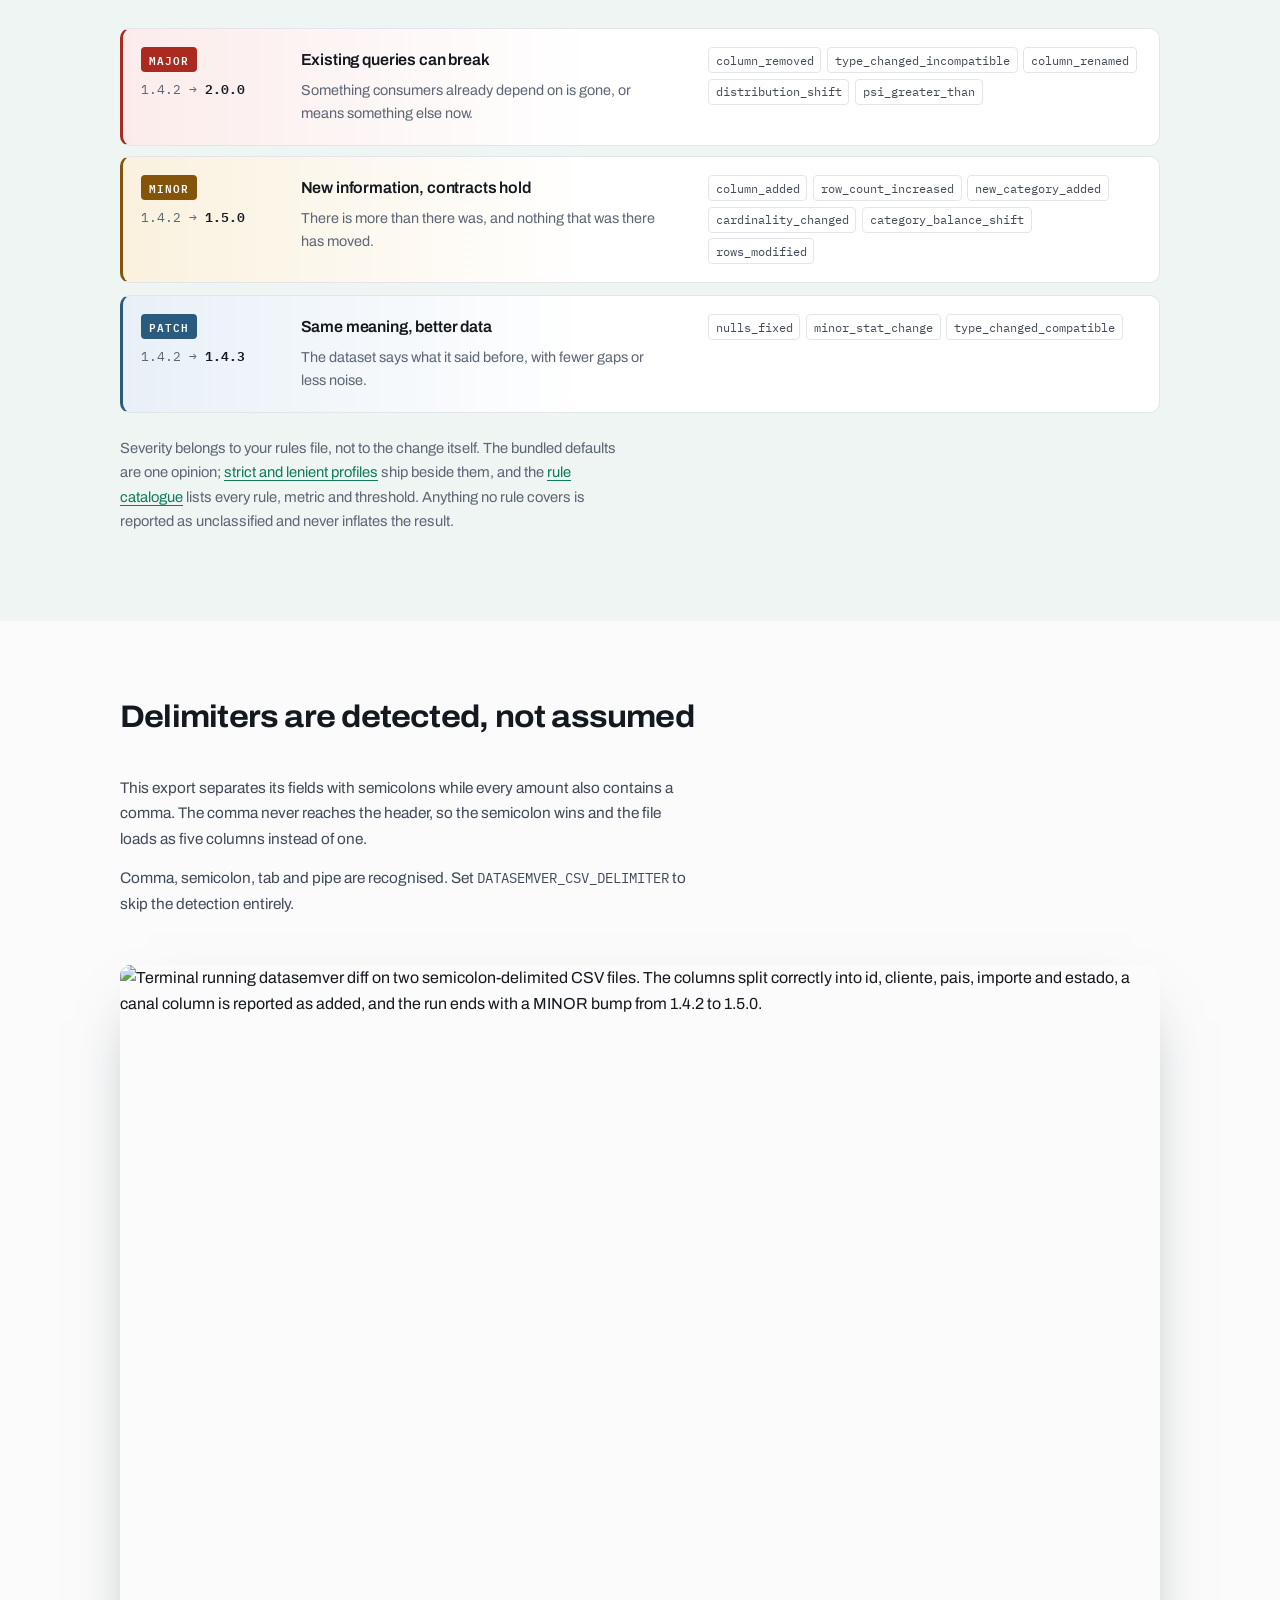
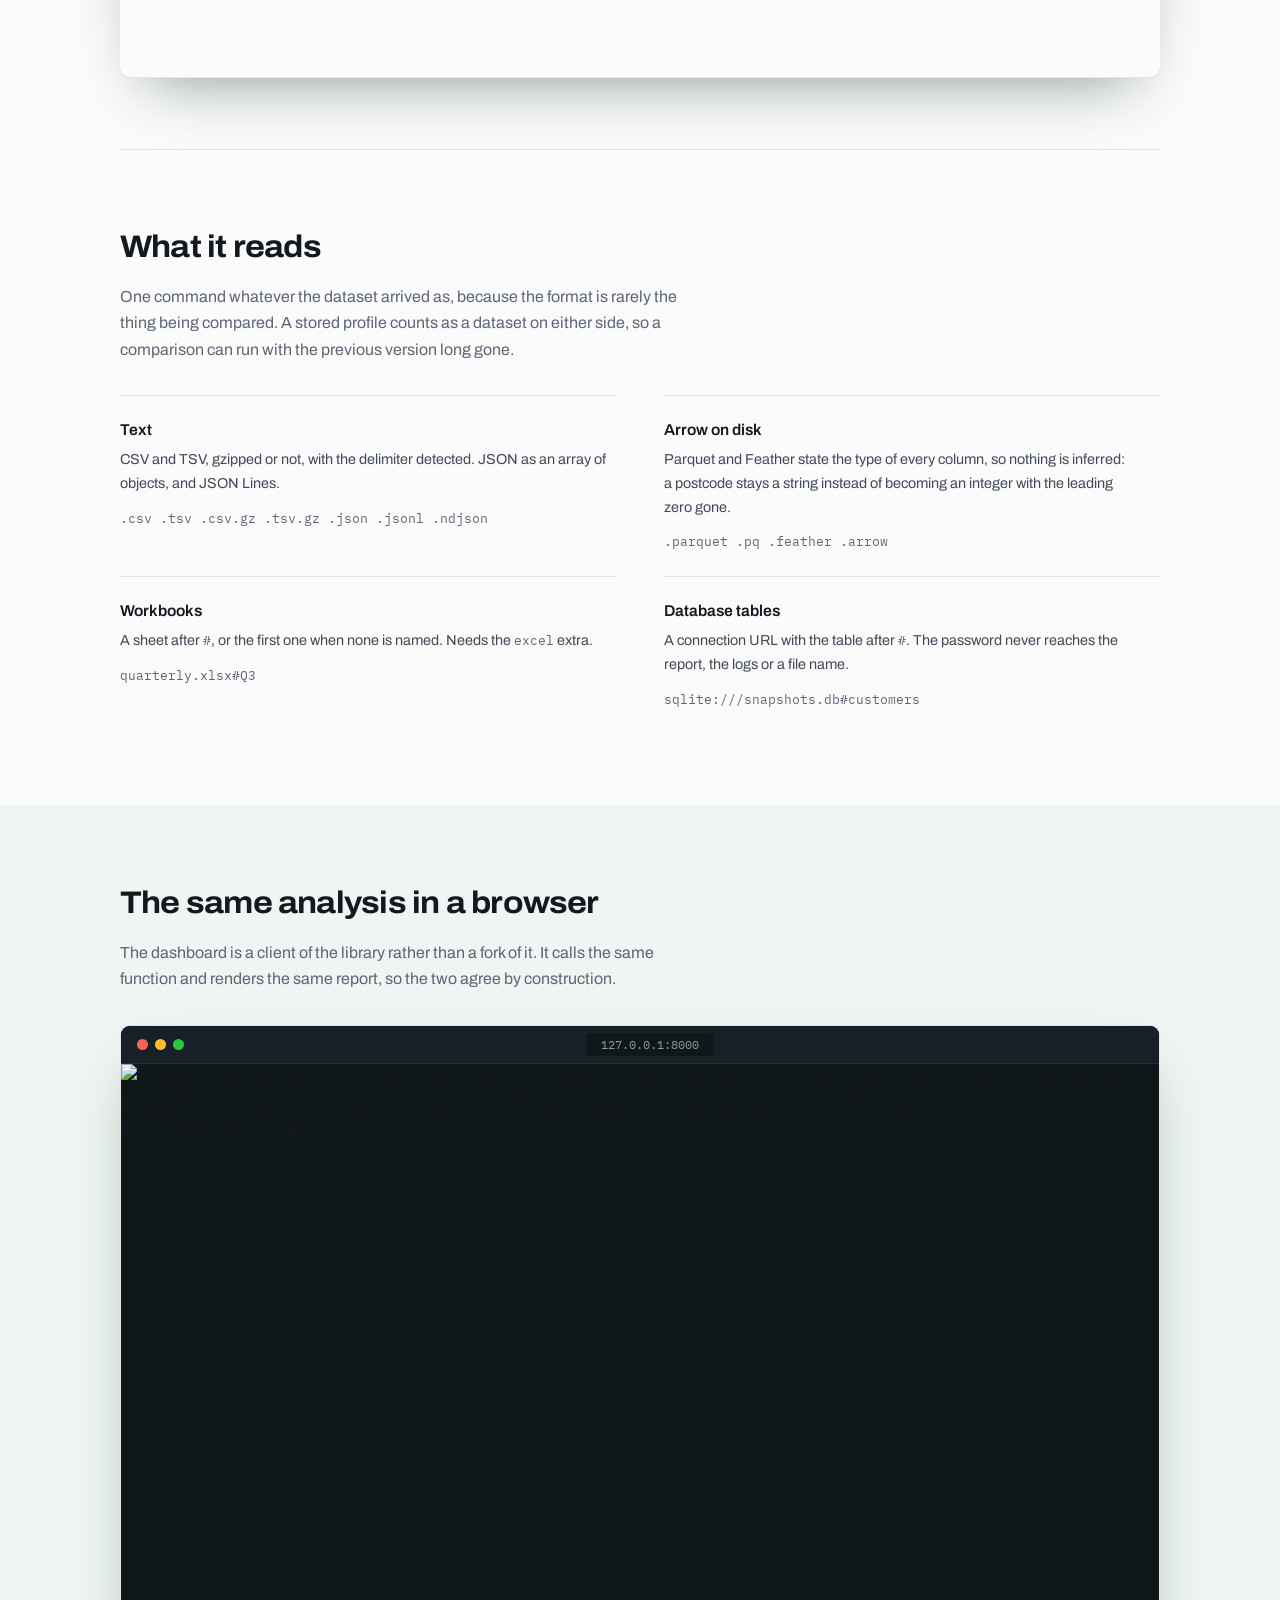
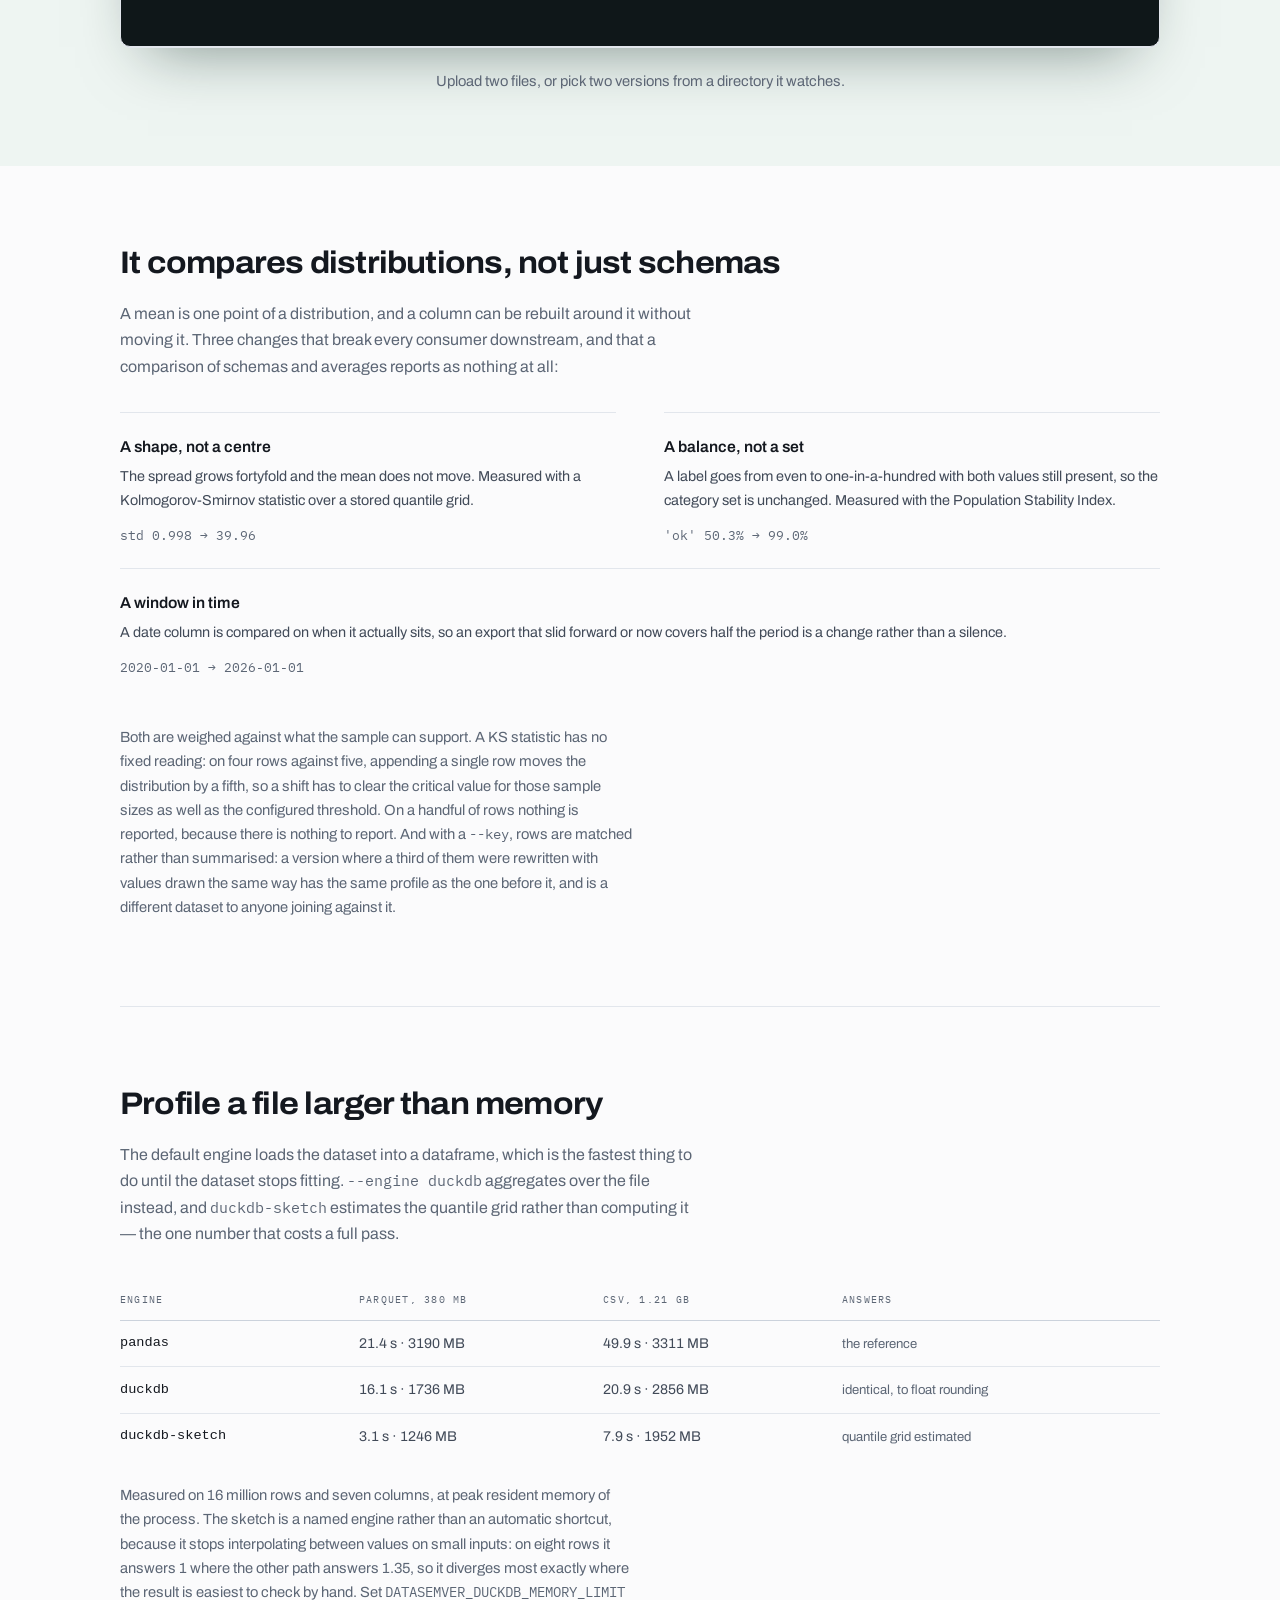
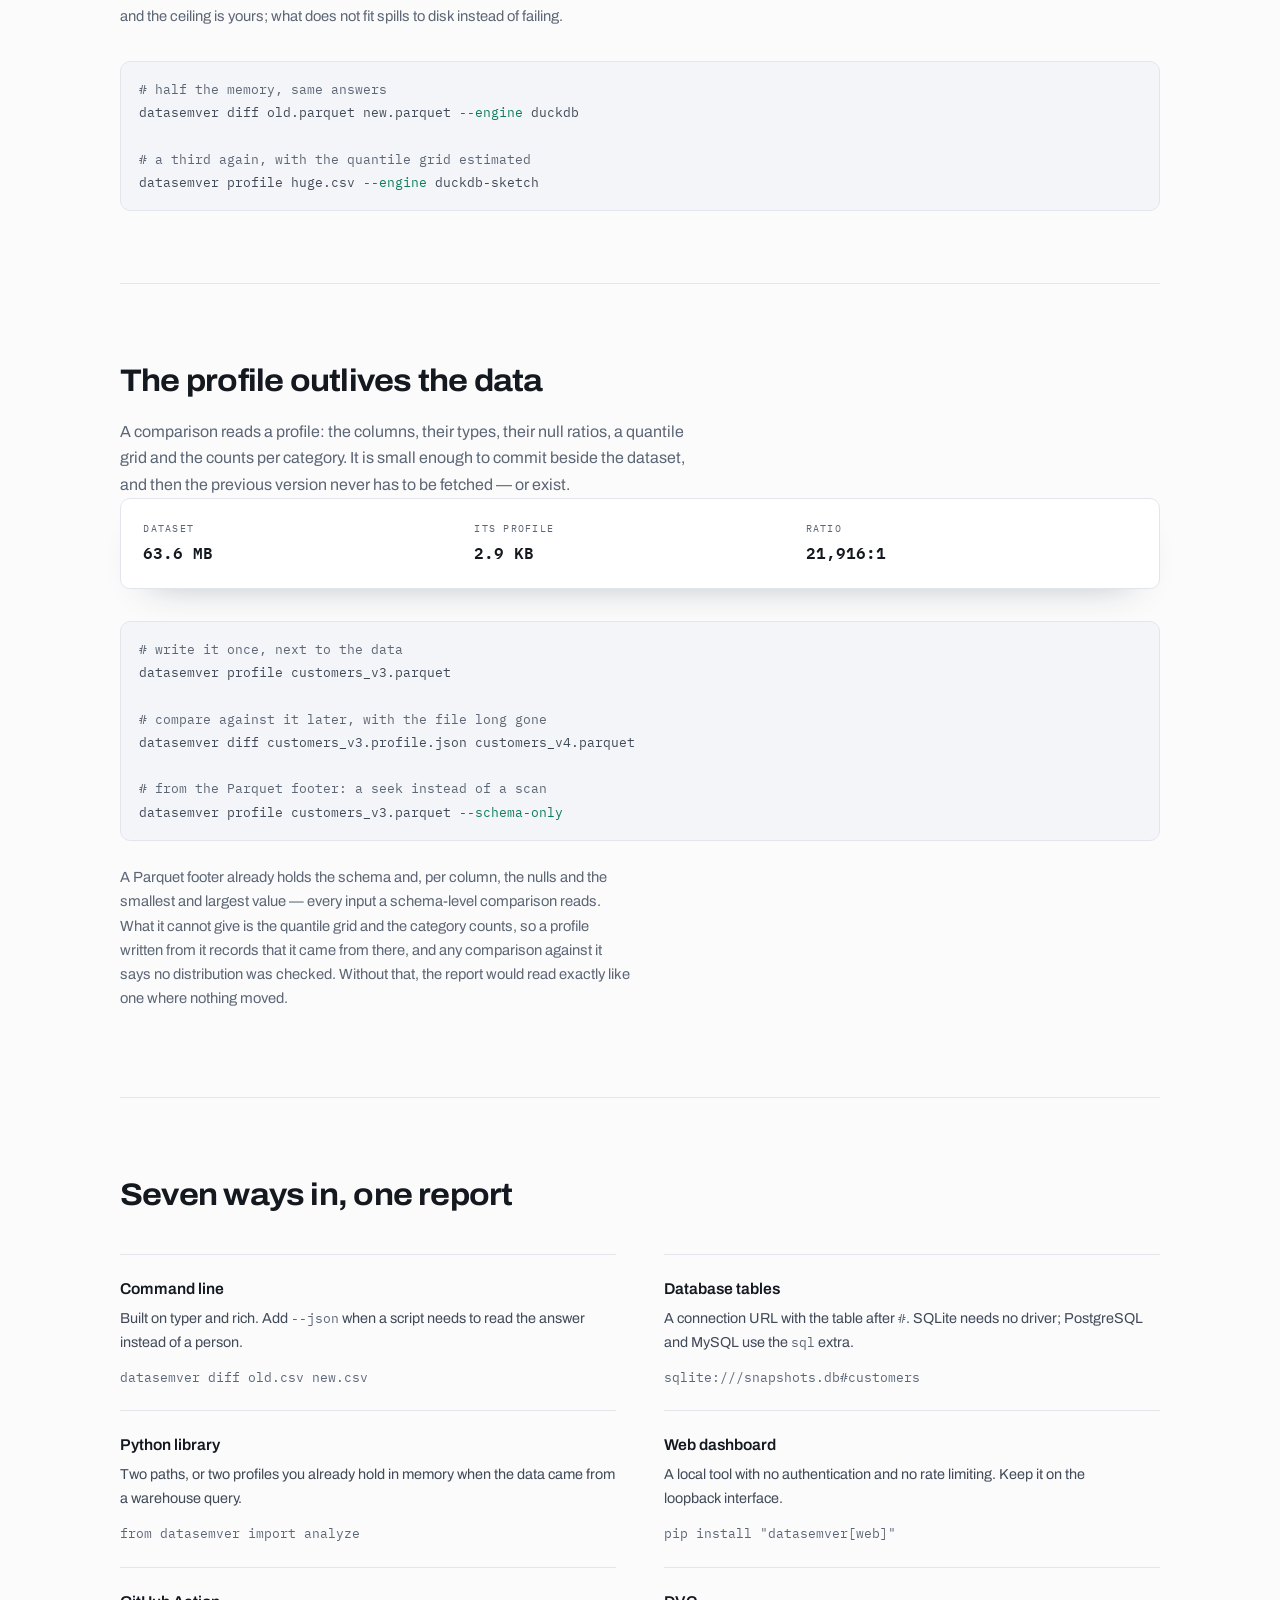
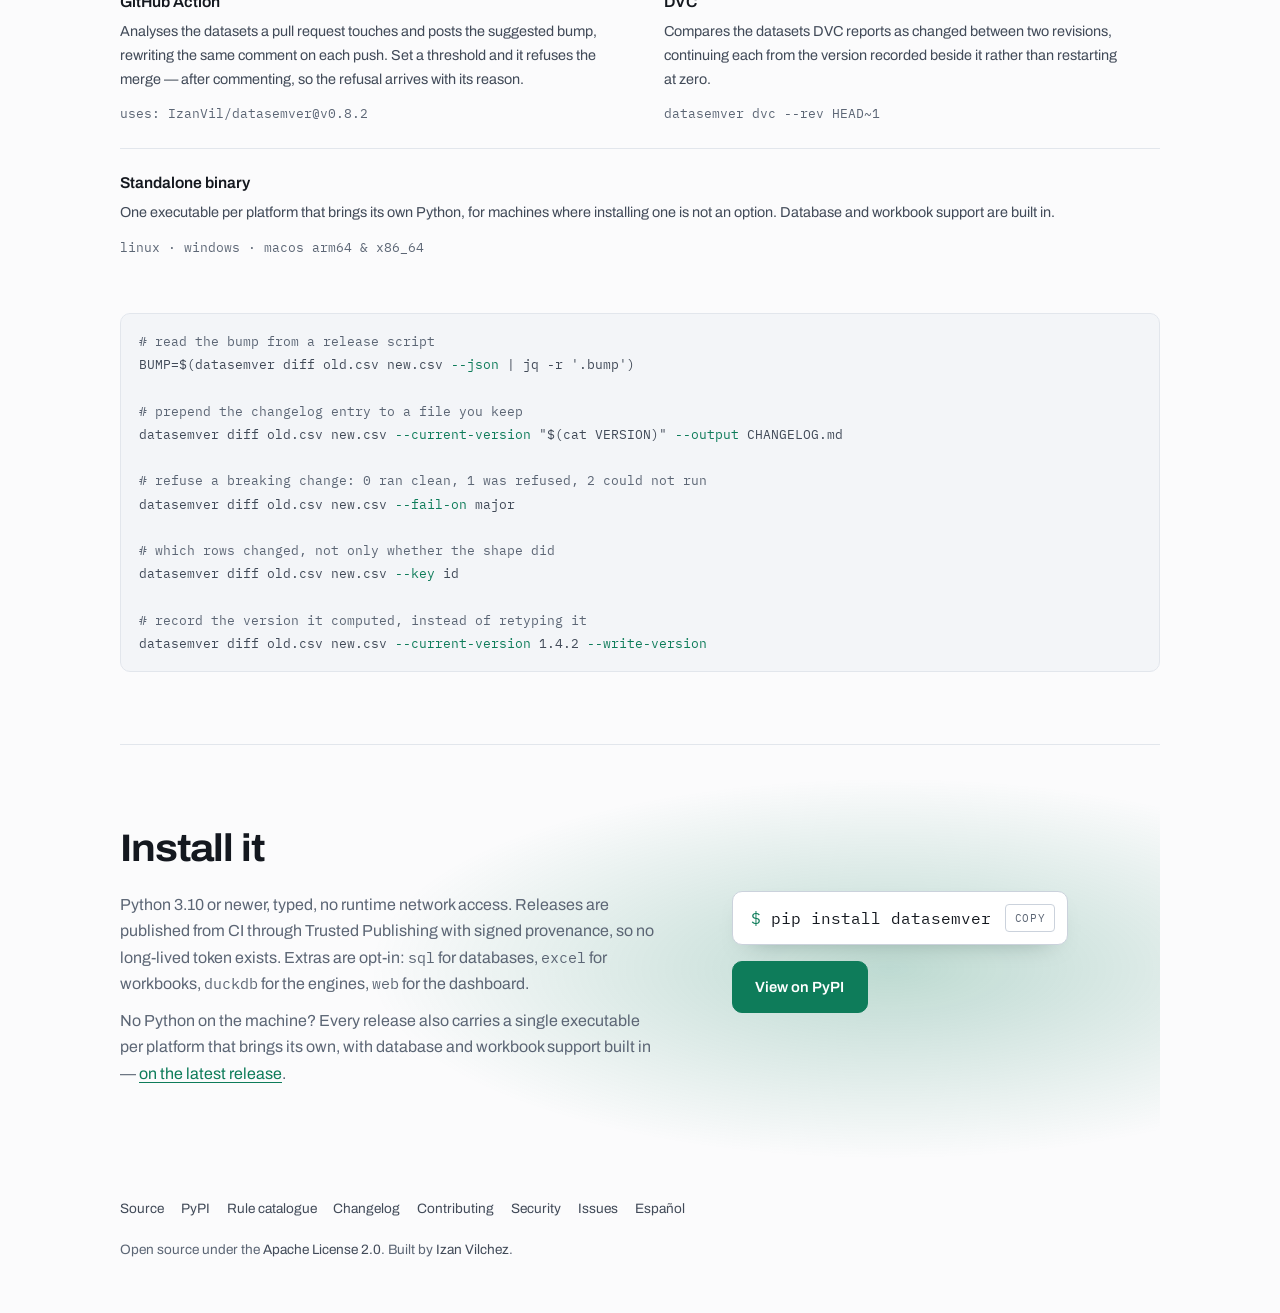
==== commit 154c101a: "give the site some colour and some motion, and show the captures at a size they can be read The page" ====
--- a/index.html
+++ b/index.html
@@ -24,10 +24,12 @@
 <link rel="preconnect" href="https://fonts.googleapis.com">
 <link rel="preconnect" href="https://fonts.gstatic.com" crossorigin>
 <link rel="stylesheet" href="https://fonts.googleapis.com/css2?family=Archivo:wdth,wght@62..125,400..800&family=IBM+Plex+Mono:wght@400;500;600&display=swap">
+<script>document.documentElement.classList.add("js");setTimeout(function(){var r=document.documentElement;if(!r.classList.contains("ready"))r.classList.remove("js")},5000)</script>
 <link rel="stylesheet" href="site.css">
 </head>
 <body>
 
+<div class="topbar">
 <div class="page">
   <nav class="nav">
     <a class="mark" href="./">
@@ -49,33 +51,66 @@
     </ul>
   </nav>
 </div>
-
+</div>
+
+<div class="hero-wrap">
 <div class="page">
   <header class="hero">
     <div>
       <h1>Your data changed.<br><i>Which version is that?</i></h1>
       <p>Compare two versions of a dataset. Get the bump they deserve, and the changelog entry that explains it.</p>
+      <ul class="bumps" aria-label="The three bumps a comparison can give, starting from 1.4.2">
+        <li class="from" style="--i:0">1.4.2</li>
+        <li class="bump patch" style="--i:1"><b>patch</b> 1.4.3</li>
+        <li class="bump minor" style="--i:2"><b>minor</b> 1.5.0</li>
+        <li class="bump major" style="--i:3"><b>major</b> 2.0.0</li>
+      </ul>
       <div class="start">
         <div class="snippet">
           <span><i>$</i> pip install datasemver</span>
-          <button type="button" data-copy="pip install datasemver" aria-live="polite">Copy</button>
+          <button type="button" data-copy="pip install datasemver" data-done="Copied" data-fail="Press Ctrl+C" aria-live="polite">Copy</button>
         </div>
-        <a class="link-out" href="https://github.com/IzanVil/datasemver#quick-start">Quick start</a>
+        <a class="go" href="https://github.com/IzanVil/datasemver#quick-start">Quick start</a>
       </div>
     </div>
     <div class="shot-hero">
-      <img src="https://raw.githubusercontent.com/IzanVil/datasemver/main/docs/assets/cli-diff.png" width="1287" height="1222" fetchpriority="high"
-           alt="Terminal running datasemver diff on two CSV files. A panel reports a suggested bump of MAJOR, from 0.0.0 to 1.0.0. A table compares every column's type, null ratio and cardinality, a second table classifies seven changes by severity, and the generated changelog entry closes the run.">
+      <img src="https://raw.githubusercontent.com/IzanVil/datasemver/main/docs/assets/cli-hero.png" width="2086" height="2199" fetchpriority="high"
+           alt="Terminal running datasemver diff on two small order exports. A panel reports a suggested bump of MAJOR, from 1.4.2 to 2.0.0. A table compares each column's type, null ratio and cardinality, a second table classifies five changes by severity, and the generated changelog entry closes the run.">
     </div>
   </header>
+</div>
+<div class="ticker" aria-hidden="true">
+  <ul class="ticker-track">
+    <li class="major">column_removed</li>
+    <li class="minor">column_added</li>
+    <li class="patch">nulls_fixed</li>
+    <li class="major">type_changed_incompatible</li>
+    <li class="minor">row_count_increased</li>
+    <li class="patch">minor_stat_change</li>
+    <li class="major">column_renamed</li>
+    <li class="minor">row_count_decreased</li>
+    <li class="patch">type_changed_compatible</li>
+    <li class="major">distribution_shift</li>
+    <li class="minor">new_category_added</li>
+    <li class="major">psi_greater_than</li>
+    <li class="minor">category_removed</li>
+    <li class="major">row_count_decrease_greater_than</li>
+    <li class="minor">cardinality_changed</li>
+    <li class="major">null_ratio_increase_greater_than</li>
+    <li class="minor">nulls_introduced</li>
+    <li class="minor">rows_modified</li>
+    <li class="minor">rows_replaced</li>
+    <li class="minor">category_balance_shift</li>
+  </ul>
+</div>
 </div>
 
 <div class="page">
   <dl class="facts">
     <div><dt>Reads</dt><dd>CSV, JSON, Parquet, Feather, Excel, SQL</dd></div>
     <div><dt>Python</dt><dd>3.10 to 3.14</dd></div>
-    <div><dt>Default rules</dt><dd>20</dd></div>
-    <div><dt>Tests</dt><dd>699 at 99%</dd></div>
+    <div><dt>Default rules</dt><dd><span data-count="20">20</span></dd></div>
+    <div><dt>Tests</dt><dd><span data-count="747">747</span> at 99%</dd></div>
     <div><dt>Licence</dt><dd>Apache 2.0</dd></div>
   </dl>
 </div>
@@ -83,7 +118,7 @@
 <div class="page">
 
   <section class="reason">
-    <h2>Code has SemVer. Data does not.</h2>
+    <h2>Code has SemVer. <span>Data does not.</span></h2>
     <p>
       A dropped column, a phone number that turned into a string, a distribution that quietly
       shifted. All of them break the people downstream. All of them usually ship as "updated
@@ -95,7 +130,7 @@
     </p>
   </section>
 
-  <section id="decide">
+  <section id="decide" class="band">
     <h2>How it decides</h2>
     <p class="say">
       Every difference is matched against a rule, and every rule carries a severity. The
@@ -104,8 +139,8 @@
     </p>
 
     <div class="ladder">
-      <div class="rung">
-        <span class="tag major">major</span>
+      <div class="rung major">
+        <div class="rung-head"><span class="tag">major</span><span class="next">1.4.2 &rarr; <b>2.0.0</b></span></div>
         <div>
           <h3>Existing queries can break</h3>
           <p>Something consumers already depend on is gone, or means something else now.</p>
@@ -116,8 +151,8 @@
           <li>psi_greater_than</li>
         </ul>
       </div>
-      <div class="rung">
-        <span class="tag minor">minor</span>
+      <div class="rung minor">
+        <div class="rung-head"><span class="tag">minor</span><span class="next">1.4.2 &rarr; <b>1.5.0</b></span></div>
         <div>
           <h3>New information, contracts hold</h3>
           <p>There is more than there was, and nothing that was there has moved.</p>
@@ -128,8 +163,8 @@
           <li>category_balance_shift</li><li>rows_modified</li>
         </ul>
       </div>
-      <div class="rung">
-        <span class="tag patch">patch</span>
+      <div class="rung patch">
+        <div class="rung-head"><span class="tag">patch</span><span class="next">1.4.2 &rarr; <b>1.4.3</b></span></div>
         <div>
           <h3>Same meaning, better data</h3>
           <p>The dataset says what it said before, with fewer gaps or less noise.</p>
@@ -152,7 +187,7 @@
 
   <section>
     <h2>Delimiters are detected, not assumed</h2>
-    <div class="pair">
+    <div class="pair stack">
       <div>
         <p>
           This export separates its fields with semicolons while every amount also contains a
@@ -201,15 +236,18 @@
     </div>
   </section>
 
-  <section>
+  <section class="band">
     <h2>The same analysis in a browser</h2>
     <p class="say">
       The dashboard is a client of the library rather than a fork of it. It calls the same
       function and renders the same report, so the two agree by construction.
     </p>
     <div class="full">
-      <img src="https://raw.githubusercontent.com/IzanVil/datasemver/main/docs/assets/dashboard-report.png" width="1049" height="925" loading="lazy"
-           alt="The DataSemver web dashboard after comparing two versions of a customer dataset. A MAJOR badge sits beside 1.4.2 to 2.0.0, tiles report 40 to 48 rows, 8 to 8 columns and 6 changes, and a table lists each change with its severity, rule and description.">
+      <div class="window">
+        <div class="window-bar" aria-hidden="true"><i></i><i></i><i></i><span>127.0.0.1:8000</span></div>
+        <img src="https://raw.githubusercontent.com/IzanVil/datasemver/main/docs/assets/dashboard-verdict.png" width="2240" height="1256" loading="lazy"
+             alt="The DataSemver web dashboard after comparing two versions of a customer dataset. Two file pickers name old.csv and new.csv. Below them a red MAJOR badge sits beside 1.4.2 to 2.0.0, a bar splits the seven changes into two major, two minor and three patch, and tiles report 8 to 10 rows, 7 to 7 columns and 7 changes.">
+      </div>
       <p>Upload two files, or pick two versions from a directory it watches.</p>
     </div>
   </section>
@@ -397,7 +435,7 @@
 datasemver diff old.csv new.csv <i>--current-version</i> 1.4.2 <i>--write-version</i></pre>
   </section>
 
-  <section>
+  <section class="cta">
     <h2>Install it</h2>
     <p class="say">
       Python 3.10 or newer, typed, no runtime network access. Releases are published from CI
@@ -413,7 +451,7 @@
     <div class="closer">
       <div class="snippet">
         <span><i>$</i> pip install datasemver</span>
-        <button type="button" data-copy="pip install datasemver" aria-live="polite">Copy</button>
+        <button type="button" data-copy="pip install datasemver" data-done="Copied" data-fail="Press Ctrl+C" aria-live="polite">Copy</button>
       </div>
       <a class="go" href="https://pypi.org/project/datasemver/">View on PyPI</a>
     </div>
@@ -437,20 +475,7 @@
   </footer>
 </div>
 
-<script>
-  for (const button of document.querySelectorAll("[data-copy]")) {
-    button.addEventListener("click", async () => {
-      const label = button.textContent;
-      try {
-        await navigator.clipboard.writeText(button.dataset.copy);
-        button.textContent = "Copied";
-      } catch {
-        button.textContent = "Press Ctrl+C";
-      }
-      setTimeout(() => { button.textContent = label; }, 1600);
-    });
-  }
-</script>
+<script src="site.js" defer></script>
 
 </body>
 </html>
--- a/site.css
+++ b/site.css
@@ -2,8 +2,10 @@
    Both modes from one token set: the captures are dark screens, but a page that only
    exists in the dark is a page half the readers meet on the wrong footing.
    Radius scale, locked: containers and buttons 10px, chips 4px, nothing else.
-   Accent, locked: one teal across both modes, used for links and the primary action only.
-   Severity red / amber / blue are semantic, never decorative, and match what the CLI prints. */
+   One teal across both modes. It carries the links and the primary action, and also the one
+   wash of light behind the hero and the bands that set sections apart: a page that spends its
+   colour only on a link reads as a document, which is not what a tool you run should feel like.
+   Severity red / amber / blue are semantic, never decorative: they appear where a bump does. */
 
 :root {
   color-scheme: light dark;
@@ -18,6 +20,10 @@
   --muted: #5c6675;
   --accent: #0e7c5a;
   --accent-ink: #ffffff;
+  --glow: rgba(14, 124, 90, 0.26);
+  --dot: rgba(20, 24, 31, 0.11);
+  --band: #eef5f2;
+  --shot-shadow: 0 1px 0 var(--line), 0 28px 60px -28px rgba(10, 38, 30, 0.5);
 
   --major: #ab2a20;  --major-tint: #fbeceb;
   --minor: #83540a;  --minor-tint: #faf1de;
@@ -30,6 +36,13 @@
   --page: 70rem;
   --r: 10px;
   --r-chip: 4px;
+  --ease: cubic-bezier(0.2, 0.7, 0.2, 1);
+  --soft: cubic-bezier(0.25, 0.1, 0.35, 1);
+  /* A damped spring, sampled: it overshoots by about an eighth and settles inside a second, so
+     things arrive with some weight rather than stopping dead. */
+  --spring: linear(0, 0.056, 0.192, 0.368, 0.553, 0.724, 0.869, 0.98, 1.057, 1.104, 1.124, 1.125,
+    1.112, 1.092, 1.069, 1.046, 1.026, 1.009, 0.997, 0.99, 0.985, 0.984, 0.985, 0.987, 0.99,
+    0.993, 0.995, 0.998, 1);
 }
 
 @media (prefers-color-scheme: dark) {
@@ -44,6 +57,10 @@
     --muted: #8892a4;
     --accent: #4ecda4;
     --accent-ink: #062018;
+    --glow: rgba(78, 205, 164, 0.22);
+    --dot: rgba(232, 236, 242, 0.1);
+    --band: #0e1a1b;
+    --shot-shadow: 0 1px 0 var(--line), 0 30px 80px -30px rgba(78, 205, 164, 0.28);
 
     --major: #ff7a6b;  --major-tint: #2c1714;
     --minor: #e3b25c;  --minor-tint: #2a2214;
@@ -52,6 +69,8 @@
 }
 
 * { box-sizing: border-box; }
+
+html { scroll-behavior: smooth; }
 
 body {
   margin: 0;
@@ -61,6 +80,9 @@
   font-size: 16px;
   line-height: 1.65;
   -webkit-font-smoothing: antialiased;
+  /* The washes of light and the bands run past the window on purpose; none of that should be
+     something a reader can scroll sideways to find. `clip`, not `hidden`, so the bar still sticks. */
+  overflow-x: clip;
 }
 
 .page { max-width: var(--page); margin: 0 auto; padding: 0 clamp(1.1rem, 4vw, 2.5rem); }
@@ -69,11 +91,19 @@
 :focus-visible { outline: 2px solid var(--accent); outline-offset: 3px; border-radius: var(--r-chip); }
 code { font-family: var(--mono); font-size: 0.92em; }
 h1, h2, h3 { text-wrap: balance; }
-
-/* ---------- navigation: one line, 64px ---------- */
+p { text-wrap: pretty; }
+section[id] { scroll-margin-top: 4.5rem; }
+
+/* ---------- navigation: one line, 64px, and it stays ---------- */
+.topbar {
+  position: sticky; top: 0; z-index: 20;
+  background: color-mix(in srgb, var(--ground) 82%, transparent);
+  -webkit-backdrop-filter: blur(12px); backdrop-filter: blur(12px);
+  border-bottom: 1px solid var(--line);
+}
 .nav {
   display: flex; align-items: center; gap: 1.5rem;
-  height: 64px; border-bottom: 1px solid var(--line);
+  height: 64px;
 }
 .mark {
   font-weight: 700; font-size: 1rem; letter-spacing: -0.01em;
@@ -100,30 +130,76 @@
 .nav .swap:hover { border-color: var(--accent); color: var(--accent); }
 @media (max-width: 720px) { .nav .hide-sm { display: none; } }
 
-/* ---------- hero: asymmetric split, real capture on the right ---------- */
+/* ---------- hero: a split, with the real capture on the right and light behind it ---------- */
 .hero {
-  display: grid; grid-template-columns: minmax(0, 1.25fr) minmax(0, 1fr);
-  gap: clamp(1.8rem, 5vw, 4rem); align-items: center;
-  padding: clamp(2.5rem, 6vw, 5rem) 0 clamp(2.2rem, 5vw, 3.5rem);
-}
+  display: grid; grid-template-columns: minmax(0, 1fr) minmax(0, 1.28fr);
+  gap: clamp(1.8rem, 4.5vw, 3.5rem); align-items: center;
+  padding: clamp(2.5rem, 6vw, 4.5rem) 0 clamp(2.4rem, 5vw, 3.6rem);
+}
+.hero-wrap + .page { padding-top: clamp(1.6rem, 3vw, 2.4rem); }
 @media (max-width: 900px) { .hero { grid-template-columns: 1fr; } }
+
+/* One wash of the accent behind the capture, and a field of dots that fades before it reaches
+   the text: the page opens on colour and on texture, and nothing the eye has to read sits on
+   either. They live on a wrapper as wide as the window, which clips them, so a wash that runs to
+   the edge of the screen never becomes something to scroll sideways to find. */
+.hero-wrap { position: relative; isolation: isolate; overflow: hidden; }
+.hero-wrap::before, .hero-wrap::after {
+  content: ""; position: absolute; inset: 0; z-index: -1; pointer-events: none;
+}
+.hero-wrap::before {
+  background: radial-gradient(ellipse 46% 50% at 68% 50%, var(--glow), transparent 100%);
+}
+.hero-wrap::after {
+  background-image: radial-gradient(var(--dot) 1px, transparent 1.4px);
+  background-size: 22px 22px;
+  -webkit-mask-image: radial-gradient(ellipse 42% 50% at 66% 50%, #000 30%, transparent 100%);
+  mask-image: radial-gradient(ellipse 42% 50% at 66% 50%, #000 30%, transparent 100%);
+}
+@media (max-width: 900px) {
+  .hero-wrap::before { background: radial-gradient(ellipse 90% 30% at 50% 64%, var(--glow), transparent 100%); }
+  .hero-wrap::after { display: none; }
+}
 
 h1 {
   margin: 0;
-  font-size: clamp(1.85rem, 3.4vw, 2.5rem);
+  font-size: clamp(1.85rem, 3.3vw, 2.4rem);
   line-height: 1.1; letter-spacing: -0.03em; font-weight: 800;
   font-variation-settings: "wdth" 116;
 }
-h1 i { font-style: normal; color: var(--muted); font-variation-settings: "wdth" 94; }
+h1 i { font-style: normal; color: var(--accent); font-variation-settings: "wdth" 94; }
 .hero p {
   margin: 1.2rem 0 0; max-width: 42ch; font-size: 1.08rem; color: var(--ink-soft);
 }
+
+/* The three answers a comparison can give, from the version the examples start at. They are
+   the page's whole argument in one line, and they are the same chips the ladder below uses. */
+.bumps {
+  list-style: none; margin: 1.6rem 0 0; padding: 0;
+  display: flex; flex-wrap: wrap; align-items: center; gap: 0.5rem;
+  font-family: var(--mono); font-size: 0.84rem;
+}
+.bumps .from { color: var(--muted); margin-right: 0.15rem; }
+.bumps .from::after { content: "\2192"; margin-left: 0.5rem; }
+.bump {
+  display: inline-flex; align-items: baseline; gap: 0.5rem;
+  padding: 0.28rem 0.65rem; border-radius: var(--r-chip);
+  color: var(--sev); background: var(--tint);
+  font-variant-numeric: tabular-nums;
+}
+.bump b {
+  font-size: 0.66rem; font-weight: 600; letter-spacing: 0.1em; text-transform: uppercase;
+}
+.major { --sev: var(--major); --tint: var(--major-tint); }
+.minor { --sev: var(--minor); --tint: var(--minor-tint); }
+.patch { --sev: var(--patch); --tint: var(--patch-tint); }
 
 .start { display: flex; gap: 0.65rem; flex-wrap: wrap; align-items: center; margin-top: 1.9rem; }
 .snippet {
   display: flex; align-items: center; gap: 0.85rem;
   background: var(--raise); border: 1px solid var(--line-firm); border-radius: var(--r);
   padding: 0.55rem 0.55rem 0.55rem 0.95rem; font-family: var(--mono); font-size: 0.88rem;
+  box-shadow: 0 10px 26px -18px rgba(10, 38, 30, 0.5);
 }
 .snippet i { color: var(--accent); font-style: normal; }
 .snippet button {
@@ -136,20 +212,29 @@
 .link-out {
   font-size: 0.9rem; font-weight: 600; text-decoration: none; color: var(--ink);
   border: 1px solid var(--line-firm); border-radius: var(--r); padding: 0.62rem 1rem;
-  transition: border-color 0.18s ease, color 0.18s ease;
-}
-.link-out:hover { border-color: var(--accent); color: var(--accent); }
-.shot-hero img {
+  transition: border-color 0.18s ease, color 0.18s ease, transform 0.18s var(--ease);
+}
+.link-out:hover { border-color: var(--accent); color: var(--accent); transform: translateY(-1px); }
+
+/* A capture is a screen, so it sits on the page the way a screen does: lit, and lifted. */
+.shot-hero img, .pair img, .full img {
   display: block; width: 100%; height: auto; border-radius: var(--r);
-  border: 1px solid var(--line);
+  box-shadow: var(--shot-shadow);
+}
+.shot-hero img { transition: transform 0.5s var(--ease); }
+@media (min-width: 901px) {
+  .shot-hero { margin-right: clamp(-3.5rem, -3vw, 0rem); }
+  .shot-hero:hover img { transform: translateY(-4px); }
 }
 
 /* ---------- fact strip ---------- */
 .facts {
   display: grid; grid-template-columns: repeat(auto-fit, minmax(9rem, 1fr));
-  border-top: 1px solid var(--line); border-bottom: 1px solid var(--line);
-}
-.facts div { padding: 1rem 1rem 1rem 0; }
+  margin: 0; padding: 0.35rem 1.4rem;
+  background: var(--raise); border: 1px solid var(--line); border-radius: var(--r);
+  box-shadow: 0 18px 40px -30px rgba(10, 38, 30, 0.45);
+}
+.facts div { padding: 0.95rem 1rem 0.95rem 0; }
 .facts dt {
   font-family: var(--mono); font-size: 0.65rem; letter-spacing: 0.12em;
   text-transform: uppercase; color: var(--muted);
@@ -168,31 +253,62 @@
 }
 .say { color: var(--muted); margin: 0.7rem 0 0; max-width: var(--read); }
 
-/* the reason: one column, no ornament */
-.reason p { margin: 1rem 0 0; max-width: var(--read); font-size: 1.05rem; color: var(--ink-soft); }
+/* A band sets a section apart by the ground behind it, which runs to the edge of the window
+   while its content stays in the column. */
+.band {
+  background: var(--band);
+  box-shadow: 0 0 0 100vmax var(--band);
+  clip-path: inset(0 -100vmax);
+  border-bottom: 0;
+}
+
+/* the reason: the claim on one side, the argument on the other */
+.reason {
+  display: grid; grid-template-columns: minmax(0, 1fr) minmax(0, 1.25fr);
+  column-gap: clamp(2rem, 6vw, 5rem); align-items: start;
+}
+.reason h2 {
+  grid-column: 1; grid-row: 1 / span 2;
+  font-size: clamp(1.9rem, 4.2vw, 3rem); line-height: 1.08; letter-spacing: -0.035em;
+  font-weight: 800; font-variation-settings: "wdth" 114;
+}
+.reason h2 span { color: var(--accent); }
+.reason p { grid-column: 2; margin: 0 0 1rem; max-width: var(--read); font-size: 1.08rem; color: var(--ink-soft); }
+.reason p:first-of-type { margin-top: 0.4rem; }
+@media (max-width: 820px) {
+  .reason { display: block; }
+  .reason h2 { margin-bottom: 1.2rem; }
+}
 
 /* severity ladder: ordered, because the order is the rule */
-.ladder { margin-top: 2.1rem; border-top: 1px solid var(--line); }
+.ladder { margin-top: 2.1rem; display: grid; gap: 0.7rem; }
 .rung {
-  display: grid; grid-template-columns: 6.5rem minmax(0, 1fr) minmax(0, 1.15fr);
+  display: grid; grid-template-columns: 8rem minmax(0, 1fr) minmax(0, 1.15fr);
   gap: clamp(0.9rem, 2.5vw, 2rem); align-items: start;
-  padding: 1.15rem 0; border-bottom: 1px solid var(--line);
-}
+  padding: 1.15rem 1.2rem 1.15rem 1.1rem;
+  border-radius: var(--r); border: 1px solid var(--line);
+  border-left: 3px solid var(--sev);
+  background: linear-gradient(90deg, var(--tint), var(--raise) 45%);
+  transition: transform 0.25s var(--ease), box-shadow 0.25s var(--ease);
+}
+.rung:hover { transform: translateX(3px); box-shadow: 0 14px 30px -22px var(--sev); }
 @media (max-width: 800px) { .rung { grid-template-columns: 1fr; gap: 0.55rem; } }
+.rung-head { display: flex; flex-direction: column; gap: 0.45rem; align-items: flex-start; }
 .tag {
   font-family: var(--mono); font-size: 0.68rem; font-weight: 600; letter-spacing: 0.1em;
   text-transform: uppercase; padding: 0.2rem 0.5rem; border-radius: var(--r-chip);
-  justify-self: start;
-}
-.tag.major { color: var(--major); background: var(--major-tint); }
-.tag.minor { color: var(--minor); background: var(--minor-tint); }
-.tag.patch { color: var(--patch); background: var(--patch-tint); }
+  justify-self: start; color: var(--sev); background: var(--tint);
+}
+.rung-head .tag { background: var(--sev); color: var(--ground); }
+.next { font-family: var(--mono); font-size: 0.8rem; color: var(--muted); font-variant-numeric: tabular-nums; }
+.next b { color: var(--ink); font-weight: 600; }
 .rung h3 { margin: 0; font-size: 1rem; font-weight: 600; letter-spacing: -0.01em; }
 .rung p { margin: 0.3rem 0 0; font-size: 0.9rem; color: var(--muted); }
 .rules { margin: 0; padding: 0; list-style: none; display: flex; flex-wrap: wrap; gap: 0.35rem; }
 .rules li {
-  font-family: var(--mono); font-size: 0.72rem; color: var(--muted);
-  border: 1px solid var(--line); border-radius: var(--r-chip); padding: 0.15rem 0.42rem;
+  font-family: var(--mono); font-size: 0.72rem; color: var(--ink-soft);
+  background: var(--raise); border: 1px solid var(--line); border-radius: var(--r-chip);
+  padding: 0.15rem 0.42rem;
 }
 .after-ladder { margin-top: 1.5rem; font-size: 0.92rem; color: var(--muted); max-width: var(--read); }
 
@@ -202,15 +318,33 @@
   gap: clamp(1.5rem, 4vw, 3rem); align-items: center; margin-top: 2rem;
 }
 @media (max-width: 860px) { .pair { grid-template-columns: 1fr; } }
-.pair img, .full img {
-  display: block; width: 100%; height: auto; border-radius: var(--r);
-  border: 1px solid var(--line);
-}
+/* A capture 104 columns wide is only readable at the width of the column, so it goes under the
+   words instead of beside them. */
+.pair.stack { grid-template-columns: 1fr; align-items: start; }
+.pair.stack > div { max-width: var(--read); }
 .pair p { margin: 0.9rem 0 0; color: var(--ink-soft); font-size: 0.96rem; }
-
-/* full-bleed capture */
+.pair.stack p:first-child { margin-top: 0; }
+
+/* full-bleed capture, in the window it came from */
 .full { margin-top: 2rem; }
-.full p { margin: 1rem auto 0; color: var(--muted); font-size: 0.92rem; max-width: var(--read); }
+.full p { margin: 1.4rem auto 0; color: var(--muted); font-size: 0.92rem; max-width: var(--read); text-align: center; }
+.window {
+  border-radius: var(--r); overflow: hidden; background: #0f1719;
+  box-shadow: var(--shot-shadow); border: 1px solid var(--line);
+}
+.window-bar {
+  display: flex; align-items: center; gap: 0.45rem; height: 38px; padding: 0 1rem;
+  background: #172026; border-bottom: 1px solid #243038;
+}
+.window-bar i { width: 11px; height: 11px; border-radius: 50%; background: #ff5f57; }
+.window-bar i:nth-child(2) { background: #febc2e; }
+.window-bar i:nth-child(3) { background: #28c840; }
+.window-bar span {
+  margin: 0 auto; transform: translateX(-1.1rem);
+  font-family: var(--mono); font-size: 0.72rem; color: #8a9aa5;
+  background: #0f1719; border-radius: var(--r-chip); padding: 0.12rem 0.9rem;
+}
+.window img { box-shadow: none; border-radius: 0; }
 
 /* four surfaces, ruled not carded */
 .surfaces {
@@ -224,6 +358,8 @@
 .surfaces h3 { margin: 0 0 0.35rem; font-size: 0.98rem; font-weight: 600; }
 .surfaces p { margin: 0 0 0.55rem; font-size: 0.9rem; color: var(--ink-soft); }
 .surfaces code { color: var(--muted); font-size: 0.8rem; overflow-wrap: anywhere; }
+.surfaces > div { transition: border-color 0.25s var(--ease); }
+.surfaces > div:hover { border-top-color: var(--accent); }
 
 /* measured numbers: ruled like everything else, never carded, and tabular so the
    columns line up under each other the way they do in the terminal. */
@@ -251,19 +387,144 @@
 pre b { color: var(--muted); font-weight: 400; }
 pre i { color: var(--accent); font-style: normal; }
 
-/* closing action */
+/* closing action: the one place the page asks for something, so it is lit like the hero, and
+   the thing to type sits beside the reasons rather than under them. */
+.cta {
+  position: relative; isolation: isolate;
+  display: grid; grid-template-columns: minmax(0, 1.25fr) minmax(0, 1fr);
+  column-gap: clamp(2rem, 6vw, 5rem); align-items: center;
+}
+.cta > * { grid-column: 1; }
+.cta .closer { grid-column: 2; grid-row: 1 / span 3; margin-top: 0; flex-direction: column; align-items: flex-start; gap: 1rem; }
+.cta .snippet { font-size: 1rem; padding: 0.75rem 0.75rem 0.75rem 1.15rem; }
+.cta .go { padding: 0.8rem 1.4rem; }
+@media (max-width: 820px) {
+  .cta { display: block; }
+  .cta .closer { margin-top: 1.8rem; flex-direction: row; align-items: center; }
+}
+.cta::before {
+  content: ""; position: absolute; inset: 0; z-index: -1; pointer-events: none;
+  background: radial-gradient(ellipse 50% 46% at 74% 54%, var(--glow), transparent 100%);
+}
+.cta h2 { font-size: clamp(1.7rem, 3.6vw, 2.4rem); letter-spacing: -0.03em; }
 .closer { display: flex; gap: 0.65rem; flex-wrap: wrap; align-items: center; margin-top: 1.8rem; }
 .go {
+  position: relative; overflow: hidden; display: inline-block;
   font-size: 0.92rem; font-weight: 600; text-decoration: none;
   background: var(--accent); color: var(--accent-ink); border: 1px solid var(--accent);
   border-radius: var(--r); padding: 0.65rem 1.1rem;
-  transition: filter 0.18s ease;
-}
-.go:hover { filter: brightness(1.07); }
-.go:active { transform: translateY(1px); }
+  transition: filter 0.18s ease, transform 0.18s var(--ease), box-shadow 0.2s var(--ease);
+}
+.go:hover { filter: brightness(1.07); transform: translateY(-1px); box-shadow: 0 12px 26px -12px var(--accent); }
+.go:active { transform: translateY(1px); box-shadow: none; }
 
 footer { padding: 2.4rem 0 3.2rem; color: var(--muted); font-size: 0.85rem; }
 footer ul { list-style: none; margin: 0 0 1.2rem; padding: 0; display: flex; flex-wrap: wrap; gap: 1.05rem; }
 footer a { color: var(--ink-soft); text-decoration: none; }
 footer a:hover { color: var(--accent); }
 footer p { margin: 0; max-width: var(--read); }
+
+/* ---------- motion ----------
+   Everything below moves `transform`, `translate`, `scale` and `opacity` and nothing that costs
+   a layout, so it stays smooth on a laptop's integrated graphics. */
+
+@keyframes rise {
+  from { opacity: 0; transform: translateY(14px); }
+  to { opacity: 1; transform: none; }
+}
+@keyframes fade { from { opacity: 0; } }
+@keyframes settle { from { translate: 0 28px; scale: 0.985; } }
+
+/* The hero arrives, once, on the spring. */
+.hero h1, .hero p, .bumps li, .start, .shot-hero {
+  animation: rise 0.95s var(--spring) both;
+}
+.hero p { animation-delay: 90ms; }
+.bumps li { animation-delay: calc(180ms + var(--i, 0) * 100ms); }
+.start { animation-delay: 520ms; }
+.shot-hero { animation-delay: 220ms; }
+
+/* Then it keeps a little life. The capture hangs in the light and breathes; the three chips take
+   turns being the answer; the button catches the light every few seconds. None of it asks for
+   attention, and all of it stops for a reader who has asked for less. */
+@keyframes hang { 0%, 100% { translate: 0 0; } 50% { translate: 0 -7px; } }
+.shot-hero img { animation: hang 7s ease-in-out 1.4s infinite; }
+
+@keyframes turn {
+  0%, 40%, 100% { translate: 0 0; box-shadow: 0 0 0 0 transparent; }
+  8%, 28% { translate: 0 -3px; box-shadow: 0 10px 22px -10px var(--sev); }
+}
+.bumps .bump {
+  animation: rise 0.95s var(--spring) both, turn 6.6s ease-in-out infinite;
+  animation-delay: calc(180ms + var(--i, 0) * 100ms), calc(1.6s + (var(--i, 1) - 1) * 2.2s);
+}
+
+@keyframes sheen {
+  0% { transform: translateX(-140%) skewX(-14deg); }
+  55%, 100% { transform: translateX(380%) skewX(-14deg); }
+}
+.go::after {
+  content: ""; position: absolute; top: -20%; bottom: -20%; left: 0; width: 38%;
+  background: linear-gradient(100deg, transparent, rgba(255, 255, 255, 0.42), transparent);
+  transform: translateX(-140%) skewX(-14deg);
+  animation: sheen 4.2s ease-in-out 1.6s infinite;
+  pointer-events: none;
+}
+
+/* Data cells drifting up through the light: the dot field behind the hero, loosened. */
+.motes { position: absolute; inset: 0; z-index: -1; pointer-events: none; }
+.motes i {
+  position: absolute; left: var(--x); top: var(--y); width: var(--s); height: var(--s);
+  border-radius: 1px; background: var(--accent); opacity: 0;
+  animation: mote var(--t) ease-in-out var(--d) infinite;
+}
+.motes i:nth-child(3n) { background: var(--ink); }
+@keyframes mote {
+  0% { opacity: 0; translate: 0 16px; }
+  22%, 68% { opacity: var(--a, 0.5); }
+  100% { opacity: 0; translate: 0 -84px; }
+}
+
+/* The rules the tool applies, passing by: the whole catalogue, in the colour of what each one
+   means, on a strip between the headline and the facts. Hover to hold it still. */
+.ticker {
+  position: relative; border-block: 1px solid var(--line); padding: 0.85rem 0; overflow: hidden;
+  -webkit-mask-image: linear-gradient(90deg, transparent, #000 9%, #000 91%, transparent);
+  mask-image: linear-gradient(90deg, transparent, #000 9%, #000 91%, transparent);
+}
+.ticker-track {
+  display: flex; flex-wrap: wrap; justify-content: center; gap: 0.5rem;
+  list-style: none; margin: 0; padding: 0 1rem;
+}
+.ticker li {
+  font-family: var(--mono); font-size: 0.76rem; line-height: 1;
+  padding: 0.38rem 0.65rem; border-radius: var(--r-chip);
+  color: var(--sev); background: var(--tint); white-space: nowrap;
+}
+.ticker-track.is-moving {
+  flex-wrap: nowrap; justify-content: flex-start; gap: 0; width: max-content; padding: 0;
+  animation: ticker 80s linear infinite;
+}
+.ticker-track.is-moving li { margin-right: 0.5rem; }
+.ticker:hover .ticker-track { animation-play-state: paused; }
+@keyframes ticker { to { transform: translateX(-50%); } }
+
+/* Below the hero, things settle into place as they come into view. Hidden only once the script
+   has marked them, and only when the page is told it can run (`js`, set in the head and taken
+   away again if the script never arrives), so a page that fails to load it is still a page. */
+html.js .reveal { opacity: 0; }
+html.js .reveal.in {
+  opacity: 1;
+  animation:
+    fade 0.55s var(--soft) calc(var(--i, 0) * 85ms) both,
+    settle 1s var(--spring) calc(var(--i, 0) * 85ms) both;
+}
+
+@media (prefers-reduced-motion: reduce) {
+  html { scroll-behavior: auto; }
+  .hero h1, .hero p, .start, .shot-hero, .shot-hero img, .bump, .bumps li,
+  .go::after, .motes i, .ticker-track { animation: none !important; }
+  html.js .reveal { opacity: 1; }
+  .ticker-track li[data-clone] { display: none; }
+  * { transition: none !important; }
+}
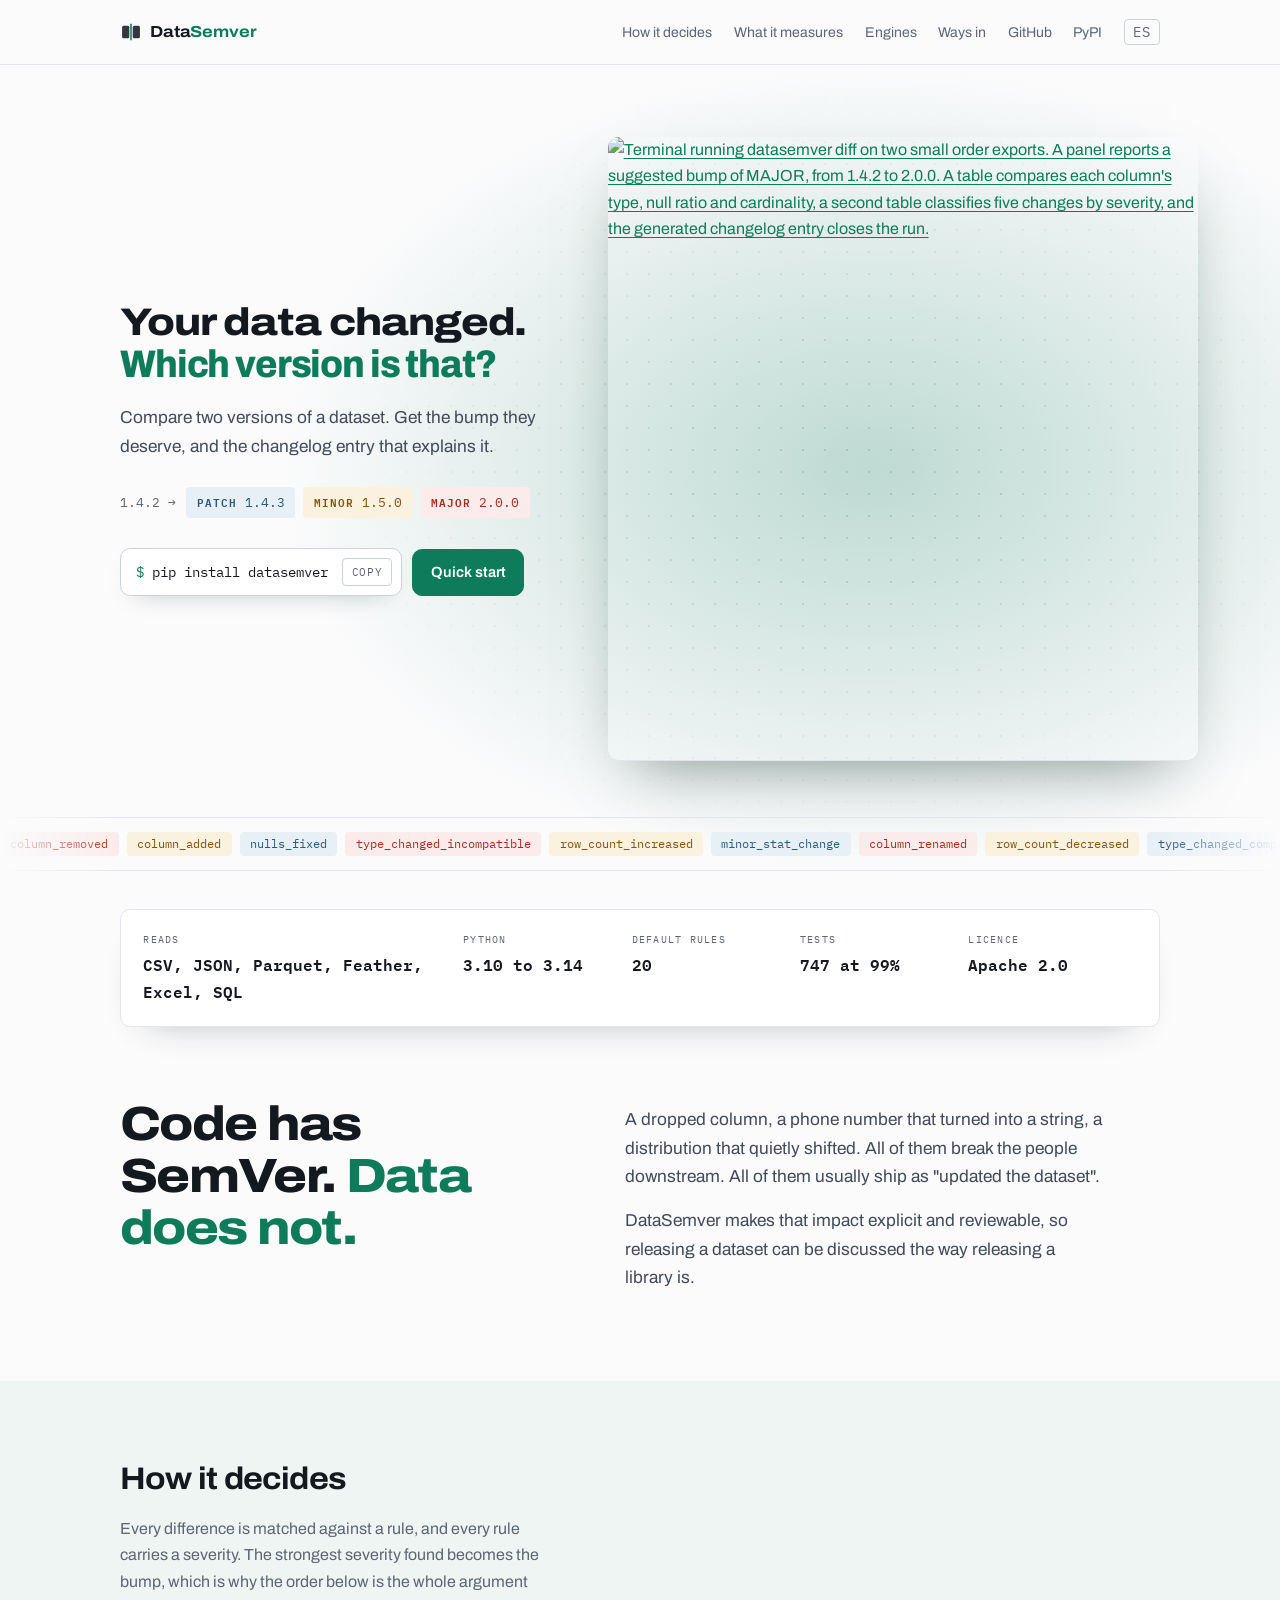
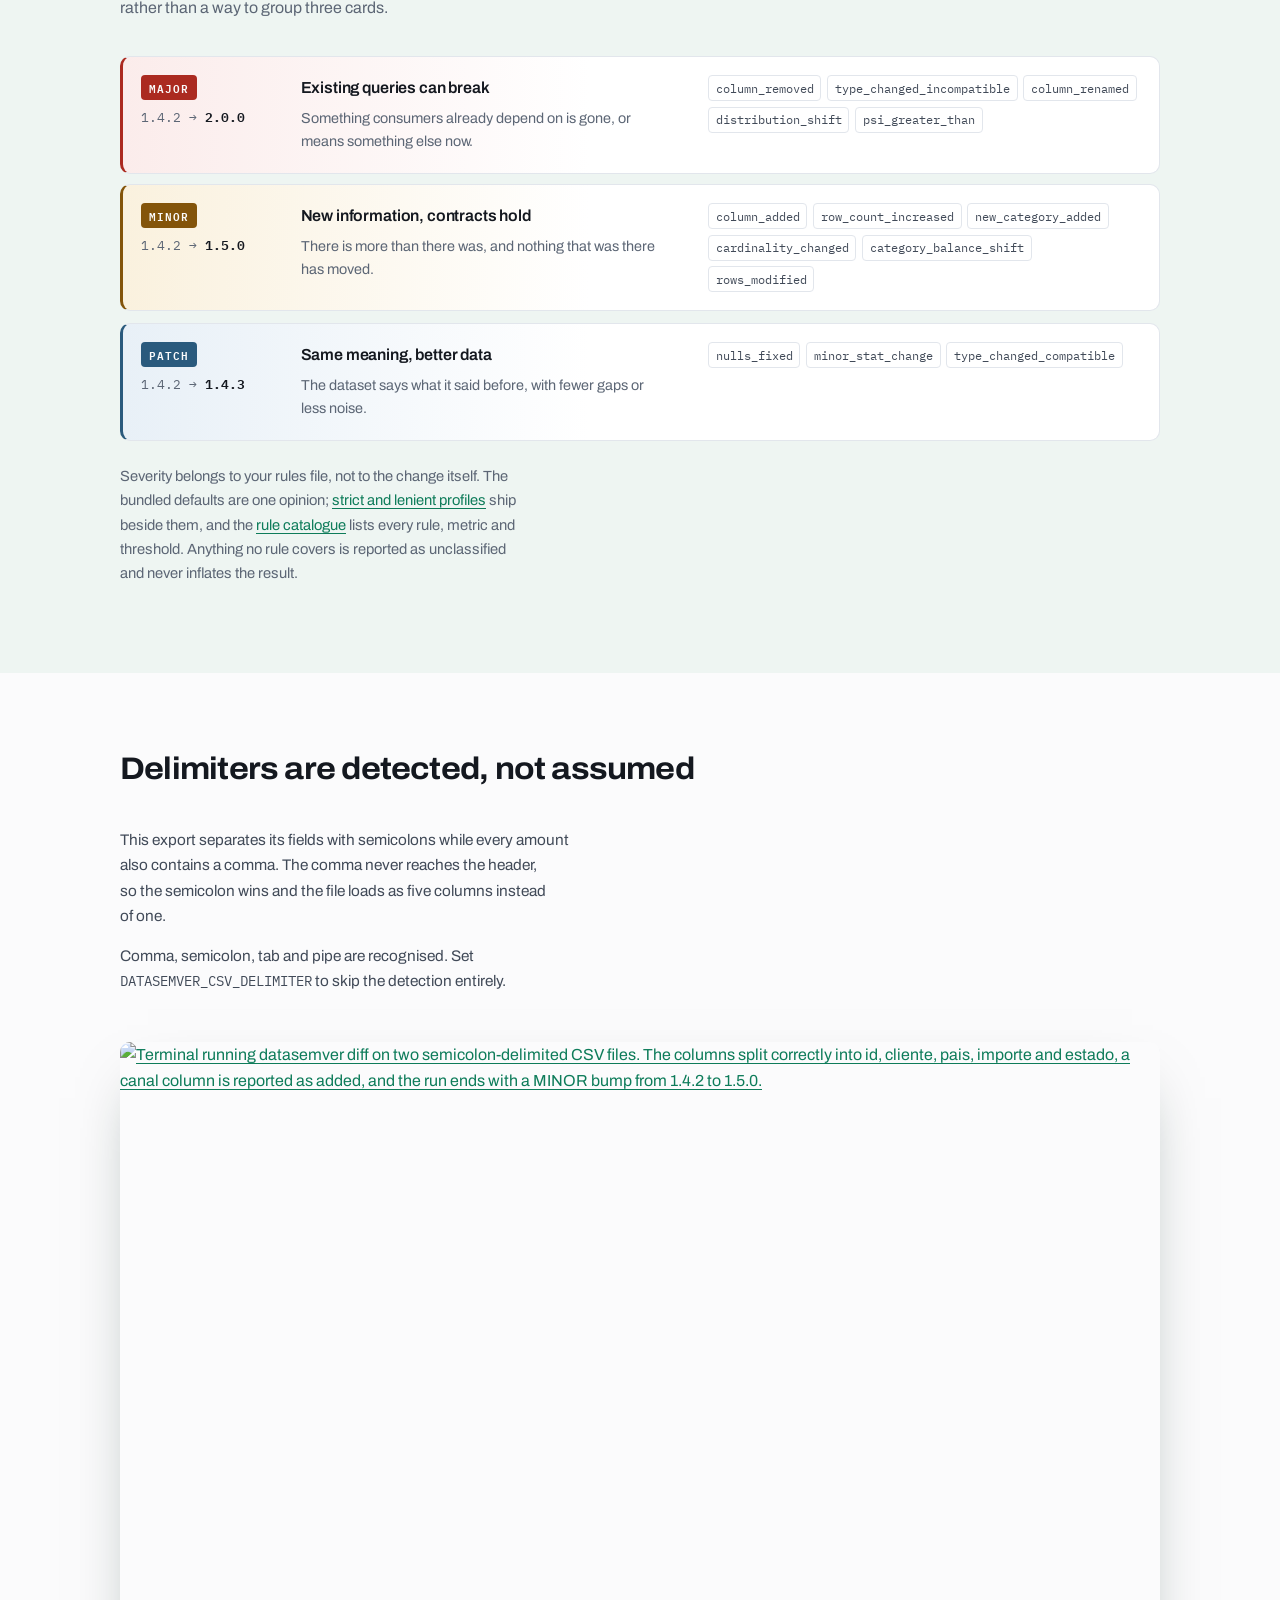
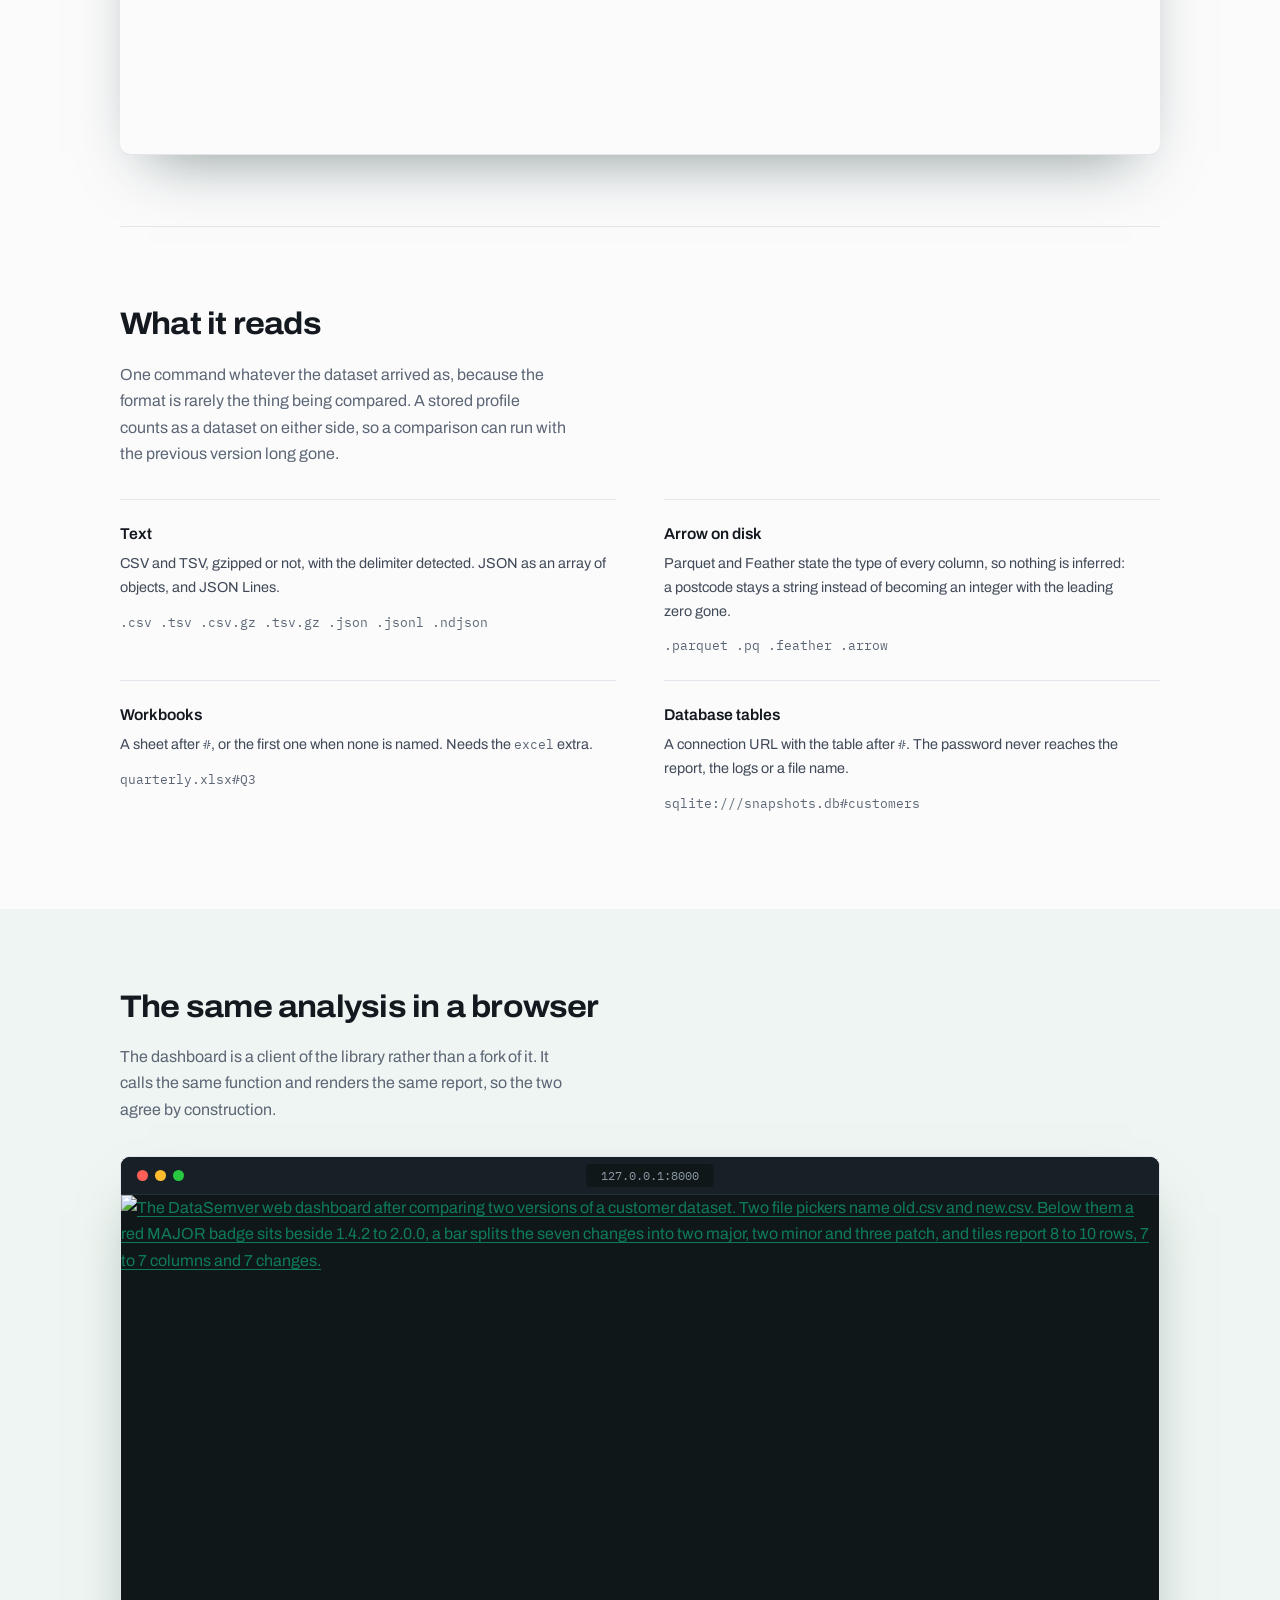
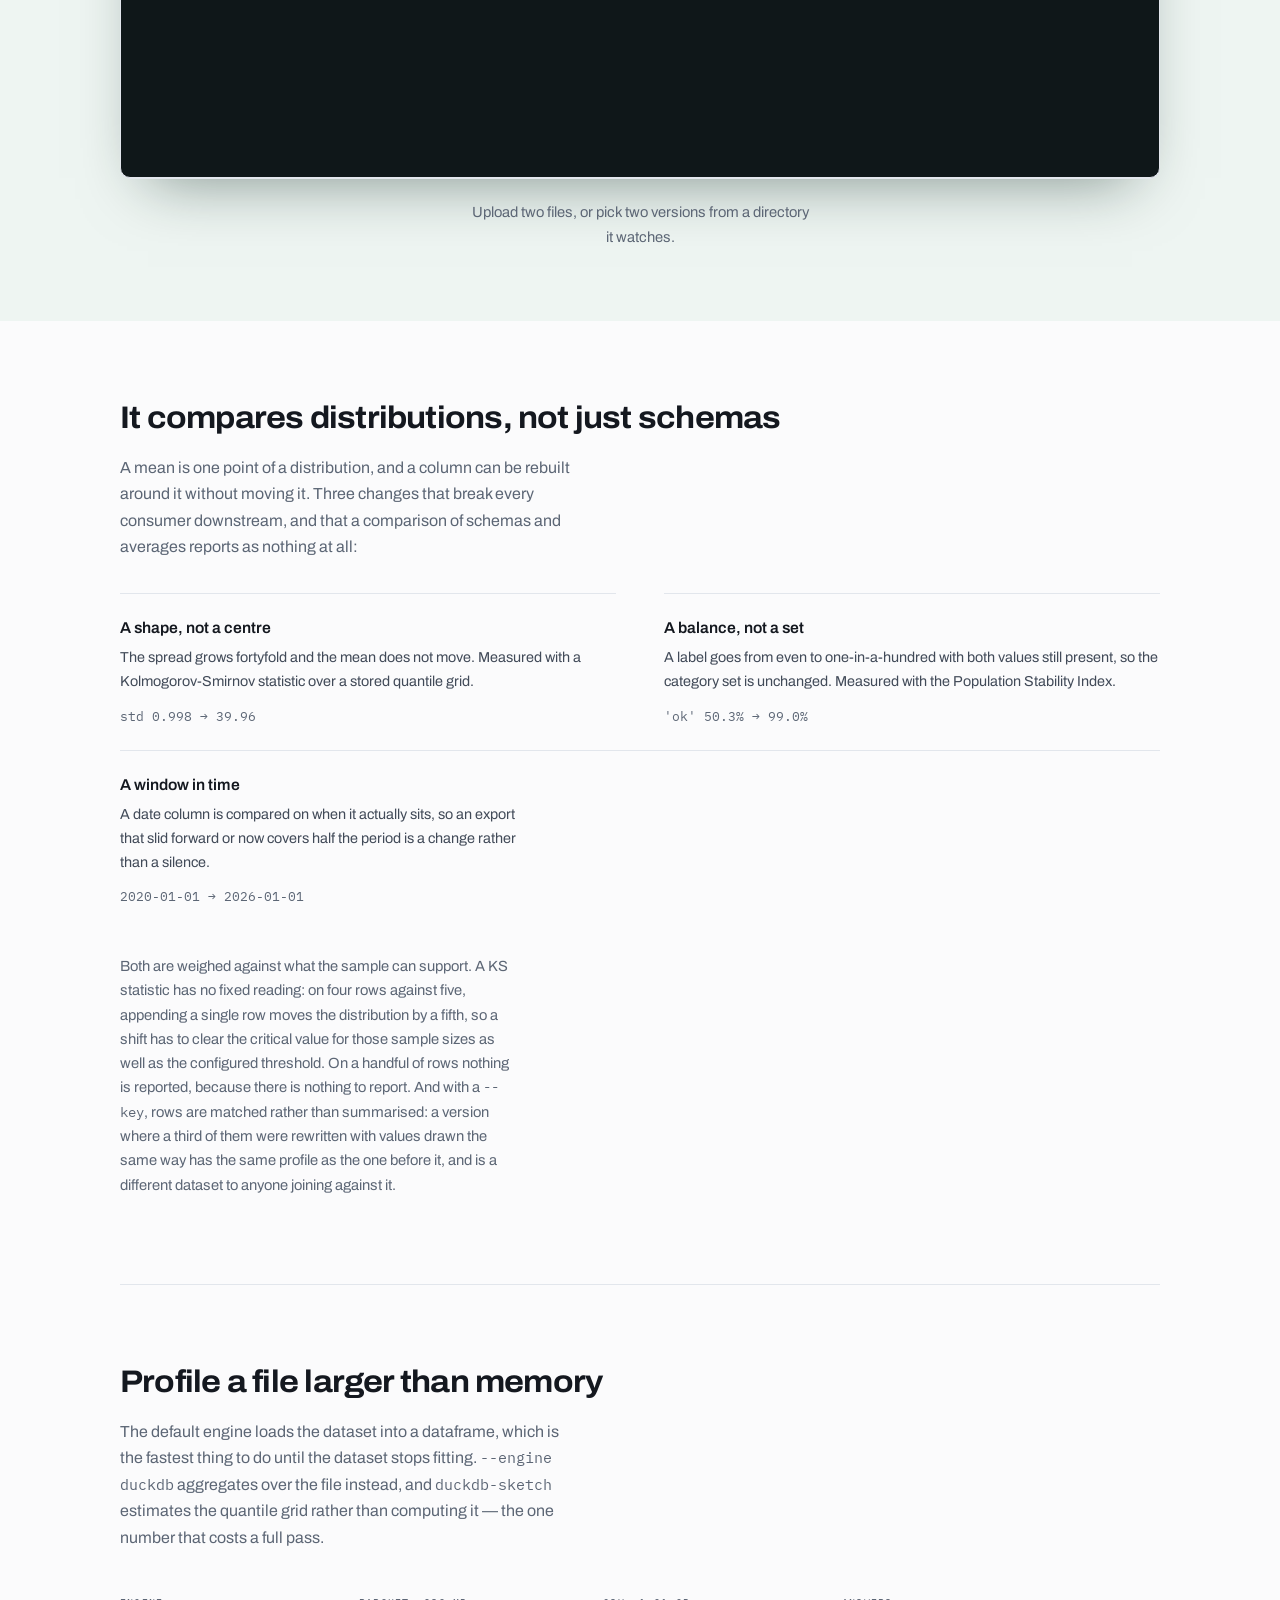
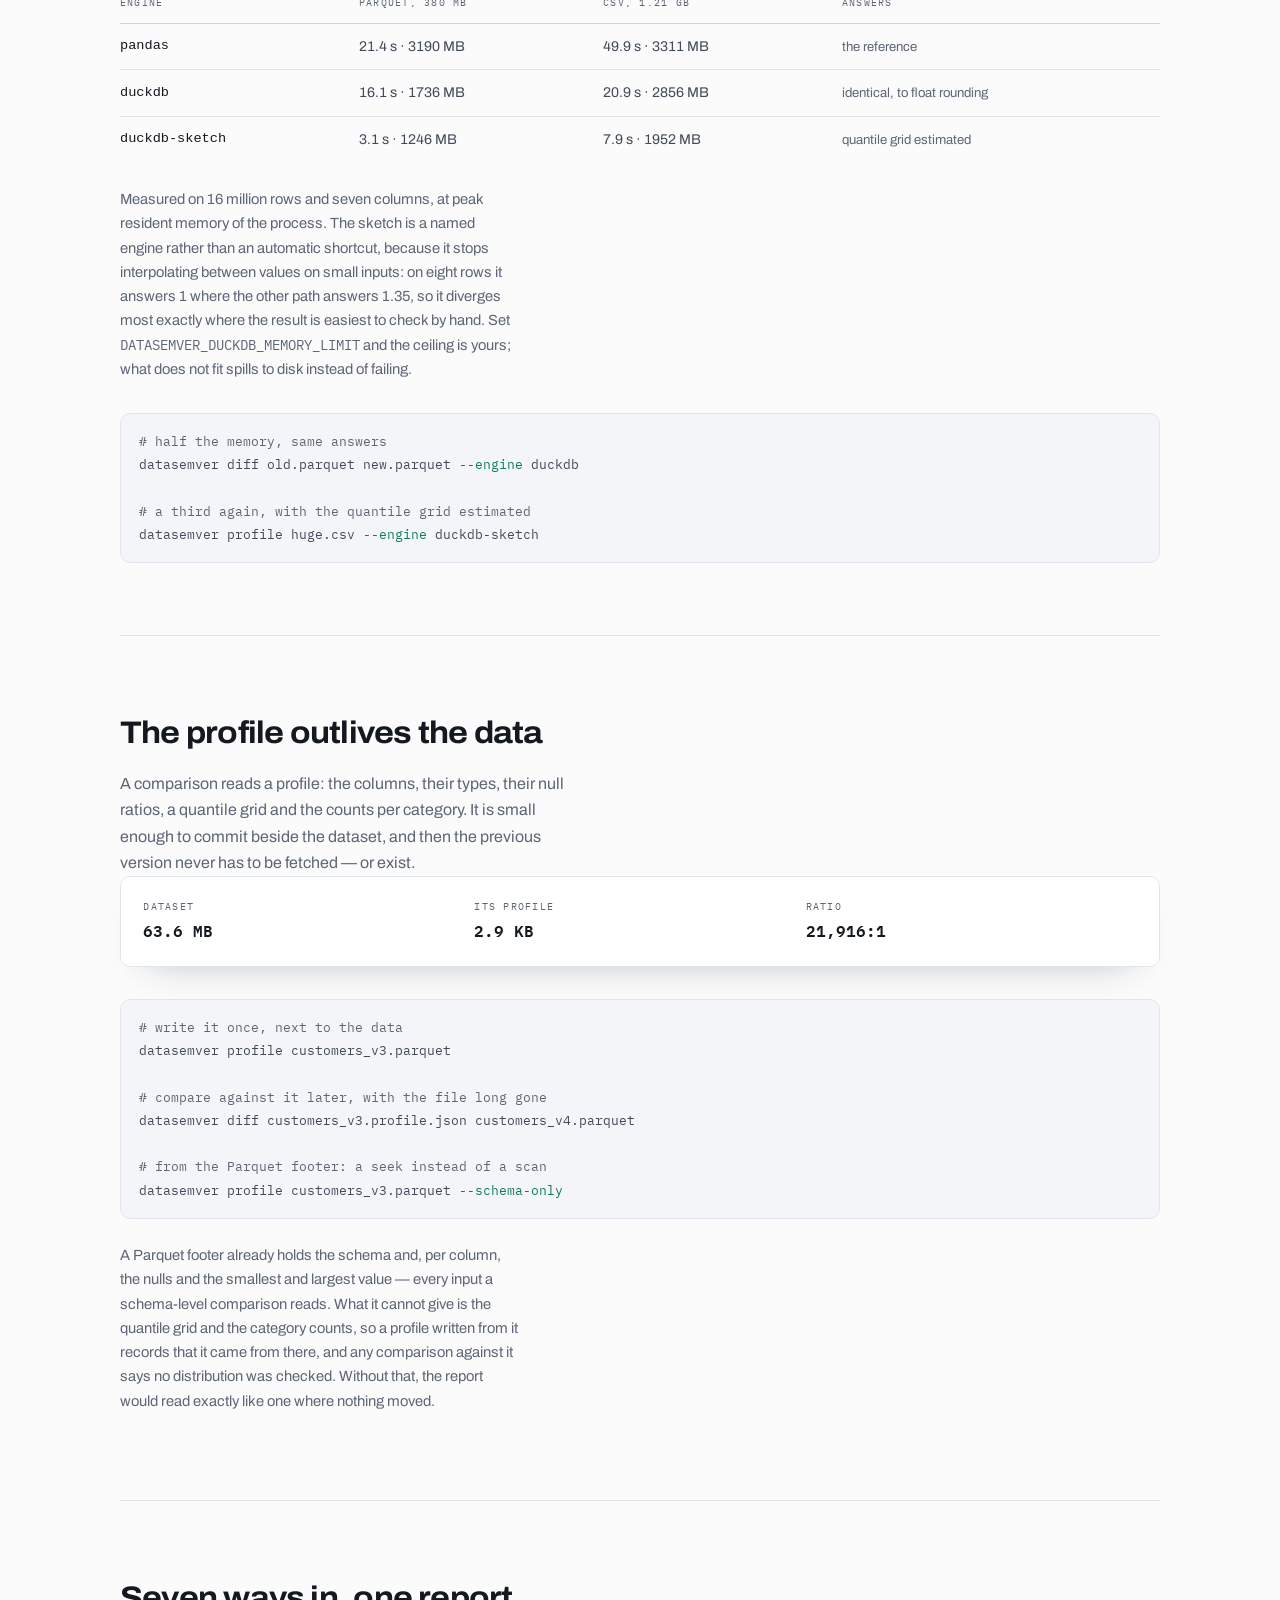
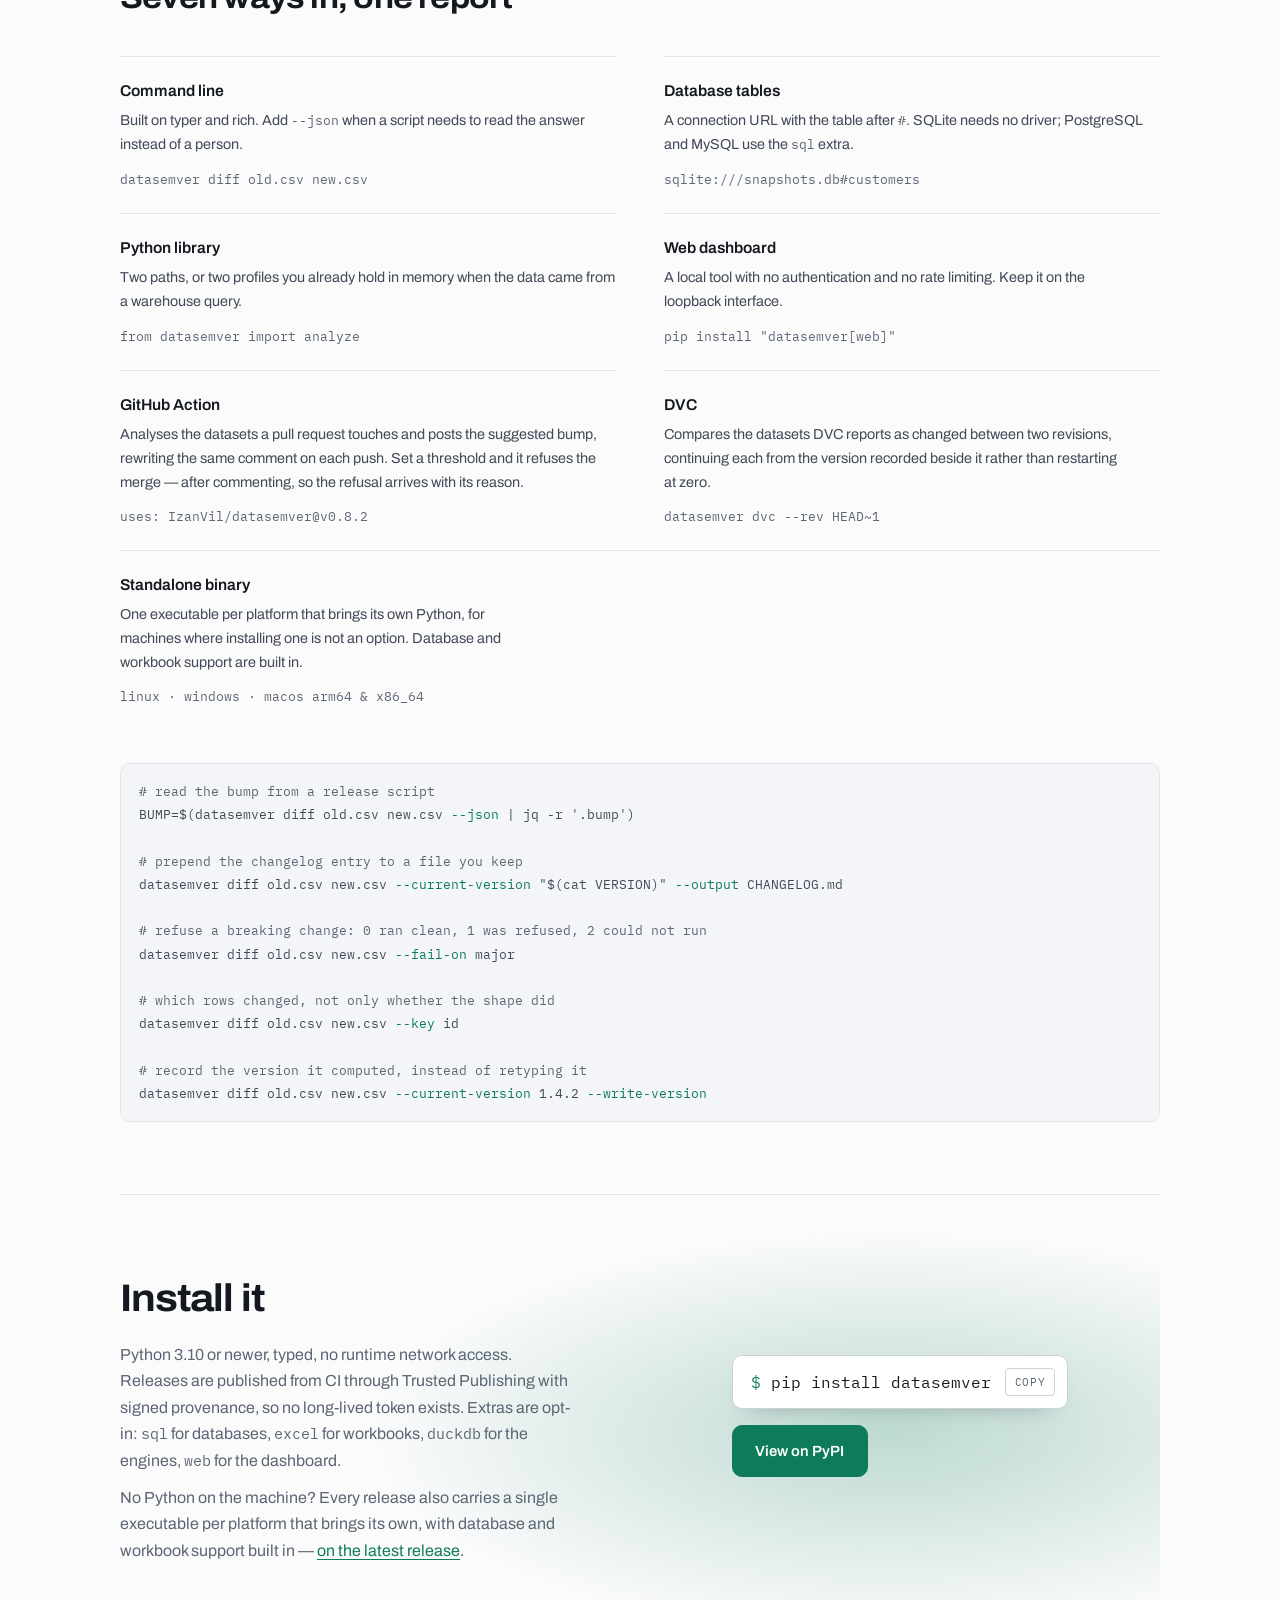
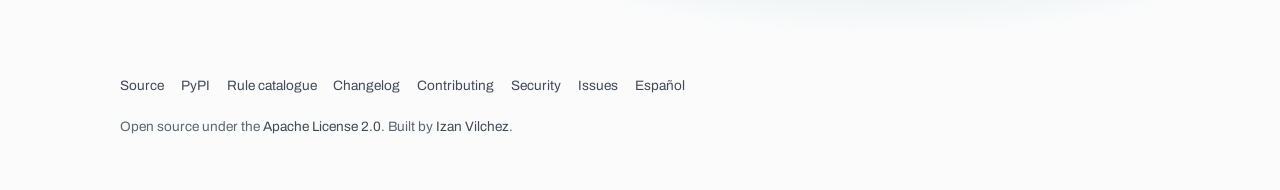
==== commit 89ef4958: "make the site usable on a phone The bar hid a link on a narrow screen but left its list item behind," ====
--- a/index.html
+++ b/index.html
@@ -41,10 +41,10 @@
       <span>Data<b>Semver</b></span>
     </a>
     <ul>
-      <li><a href="#decide" class="hide-sm">How it decides</a></li>
-      <li><a href="#measures" class="hide-sm">What it measures</a></li>
-      <li><a href="#engines" class="hide-sm">Engines</a></li>
-      <li><a href="#surfaces" class="hide-sm">Ways in</a></li>
+      <li class="hide-sm"><a href="#decide">How it decides</a></li>
+      <li class="hide-sm"><a href="#measures">What it measures</a></li>
+      <li class="hide-sm"><a href="#engines">Engines</a></li>
+      <li class="hide-sm"><a href="#surfaces">Ways in</a></li>
       <li><a href="https://github.com/IzanVil/datasemver">GitHub</a></li>
       <li><a href="https://pypi.org/project/datasemver/">PyPI</a></li>
       <li><a class="swap" href="es/" hreflang="es">ES</a></li>
@@ -74,8 +74,8 @@
       </div>
     </div>
     <div class="shot-hero">
-      <img src="https://raw.githubusercontent.com/IzanVil/datasemver/main/docs/assets/cli-hero.png" width="2086" height="2199" fetchpriority="high"
-           alt="Terminal running datasemver diff on two small order exports. A panel reports a suggested bump of MAJOR, from 1.4.2 to 2.0.0. A table compares each column's type, null ratio and cardinality, a second table classifies five changes by severity, and the generated changelog entry closes the run.">
+      <a class="zoom" href="https://raw.githubusercontent.com/IzanVil/datasemver/main/docs/assets/cli-hero.png" target="_blank" rel="noopener"><img src="https://raw.githubusercontent.com/IzanVil/datasemver/main/docs/assets/cli-hero.png" width="2086" height="2199" fetchpriority="high"
+           alt="Terminal running datasemver diff on two small order exports. A panel reports a suggested bump of MAJOR, from 1.4.2 to 2.0.0. A table compares each column's type, null ratio and cardinality, a second table classifies five changes by severity, and the generated changelog entry closes the run."></a>
     </div>
   </header>
 </div>
@@ -199,8 +199,8 @@
           <code>DATASEMVER_CSV_DELIMITER</code> to skip the detection entirely.
         </p>
       </div>
-      <img src="https://raw.githubusercontent.com/IzanVil/datasemver/main/docs/assets/cli-delimiter.png" width="1287" height="881" loading="lazy"
-           alt="Terminal running datasemver diff on two semicolon-delimited CSV files. The columns split correctly into id, cliente, pais, importe and estado, a canal column is reported as added, and the run ends with a MINOR bump from 1.4.2 to 1.5.0.">
+      <a class="zoom" href="https://raw.githubusercontent.com/IzanVil/datasemver/main/docs/assets/cli-delimiter.png" target="_blank" rel="noopener"><img src="https://raw.githubusercontent.com/IzanVil/datasemver/main/docs/assets/cli-delimiter.png" width="1287" height="881" loading="lazy"
+           alt="Terminal running datasemver diff on two semicolon-delimited CSV files. The columns split correctly into id, cliente, pais, importe and estado, a canal column is reported as added, and the run ends with a MINOR bump from 1.4.2 to 1.5.0."></a>
     </div>
   </section>
 
@@ -245,8 +245,8 @@
     <div class="full">
       <div class="window">
         <div class="window-bar" aria-hidden="true"><i></i><i></i><i></i><span>127.0.0.1:8000</span></div>
-        <img src="https://raw.githubusercontent.com/IzanVil/datasemver/main/docs/assets/dashboard-verdict.png" width="2240" height="1256" loading="lazy"
-             alt="The DataSemver web dashboard after comparing two versions of a customer dataset. Two file pickers name old.csv and new.csv. Below them a red MAJOR badge sits beside 1.4.2 to 2.0.0, a bar splits the seven changes into two major, two minor and three patch, and tiles report 8 to 10 rows, 7 to 7 columns and 7 changes.">
+        <a class="zoom" href="https://raw.githubusercontent.com/IzanVil/datasemver/main/docs/assets/dashboard-verdict.png" target="_blank" rel="noopener"><img src="https://raw.githubusercontent.com/IzanVil/datasemver/main/docs/assets/dashboard-verdict.png" width="2240" height="1256" loading="lazy"
+             alt="The DataSemver web dashboard after comparing two versions of a customer dataset. Two file pickers name old.csv and new.csv. Below them a red MAJOR badge sits beside 1.4.2 to 2.0.0, a bar splits the seven changes into two major, two minor and three patch, and tiles report 8 to 10 rows, 7 to 7 columns and 7 changes."></a>
       </div>
       <p>Upload two files, or pick two versions from a directory it watches.</p>
     </div>
--- a/site.css
+++ b/site.css
@@ -32,7 +32,7 @@
   --sans: "Archivo", "Helvetica Neue", Arial, sans-serif;
   --mono: "IBM Plex Mono", ui-monospace, SFMono-Regular, Menlo, Consolas, monospace;
 
-  --read: 64ch;
+  --read: 50ch;
   --page: 70rem;
   --r: 10px;
   --r-chip: 4px;
@@ -355,6 +355,7 @@
 .surfaces > div { padding: 1.3rem 0; border-top: 1px solid var(--line); }
 /* An odd last item would hang in one column with empty space beside it. */
 .surfaces > div:nth-child(odd):last-child { grid-column: 1 / -1; }
+.surfaces > div:nth-child(odd):last-child p { max-width: var(--read); }
 .surfaces h3 { margin: 0 0 0.35rem; font-size: 0.98rem; font-weight: 600; }
 .surfaces p { margin: 0 0 0.55rem; font-size: 0.9rem; color: var(--ink-soft); }
 .surfaces code { color: var(--muted); font-size: 0.8rem; overflow-wrap: anywhere; }
@@ -528,3 +529,49 @@
   .ticker-track li[data-clone] { display: none; }
   * { transition: none !important; }
 }
+
+/* ---------- fact strip: a row of its own for the long one ---------- */
+/* "CSV, JSON, Parquet, Feather, Excel, SQL" is longer than the rest put together, so it is given
+   more room where there is one row of five, and a row to itself where there is not. */
+@media (min-width: 901px) {
+  .facts:has(> div:nth-child(5)) { grid-template-columns: 1.9fr repeat(4, 1fr); }
+}
+@media (max-width: 900px) {
+  .facts { grid-template-columns: repeat(auto-fit, minmax(8rem, 1fr)); }
+  .facts > div:first-child:nth-last-child(5) { grid-column: 1 / -1; }
+}
+@media (max-width: 620px) {
+  .facts { grid-template-columns: repeat(2, 1fr); }
+  .facts > div:nth-child(3):last-child { grid-column: 1 / -1; }
+}
+
+/* ---------- captures open at full size ---------- */
+.zoom { display: block; border-radius: var(--r); cursor: zoom-in; }
+
+/* ---------- a phone ---------- */
+/* Prose reads at 16px. The chips, the code and the small capitals that label things stay small: they
+   are marks, not sentences. */
+@media (max-width: 620px) {
+  .rung p, .surfaces p, .after-ladder, .pair p, .full p, footer { font-size: 1rem; }
+  .facts dt { font-size: 0.75rem; }
+}
+
+/* A thumb needs 44px, a narrow screen or a touch one of any width. Where a control is small by design
+   the extra is an invisible area around it, so nothing in the bar or the snippet grows; the footer's
+   links have room, so they take it as padding. */
+@media (pointer: coarse), (max-width: 620px) {
+  .mark { min-height: 44px; }
+  .nav a:not(.mark), .snippet button { position: relative; }
+  .nav a:not(.mark)::after { content: ""; position: absolute; inset: -15px -8px; }
+  .nav a.swap::after { inset: -9px -8px; }
+  .snippet button::after { content: ""; position: absolute; inset: -8px; }
+  footer ul { gap: 0 0.2rem; margin-left: -0.6rem; }
+  footer ul a { display: inline-block; padding: 0.95rem 0.6rem; }
+}
+
+/* On the narrowest phones the bar cannot hold the logo and four things besides, and the footer has
+   the second of them (PyPI) as well, so it is the one that steps aside. */
+@media (max-width: 360px) {
+  .nav ul li:nth-last-child(2) { display: none; }
+  .nav { gap: 1rem; }
+}
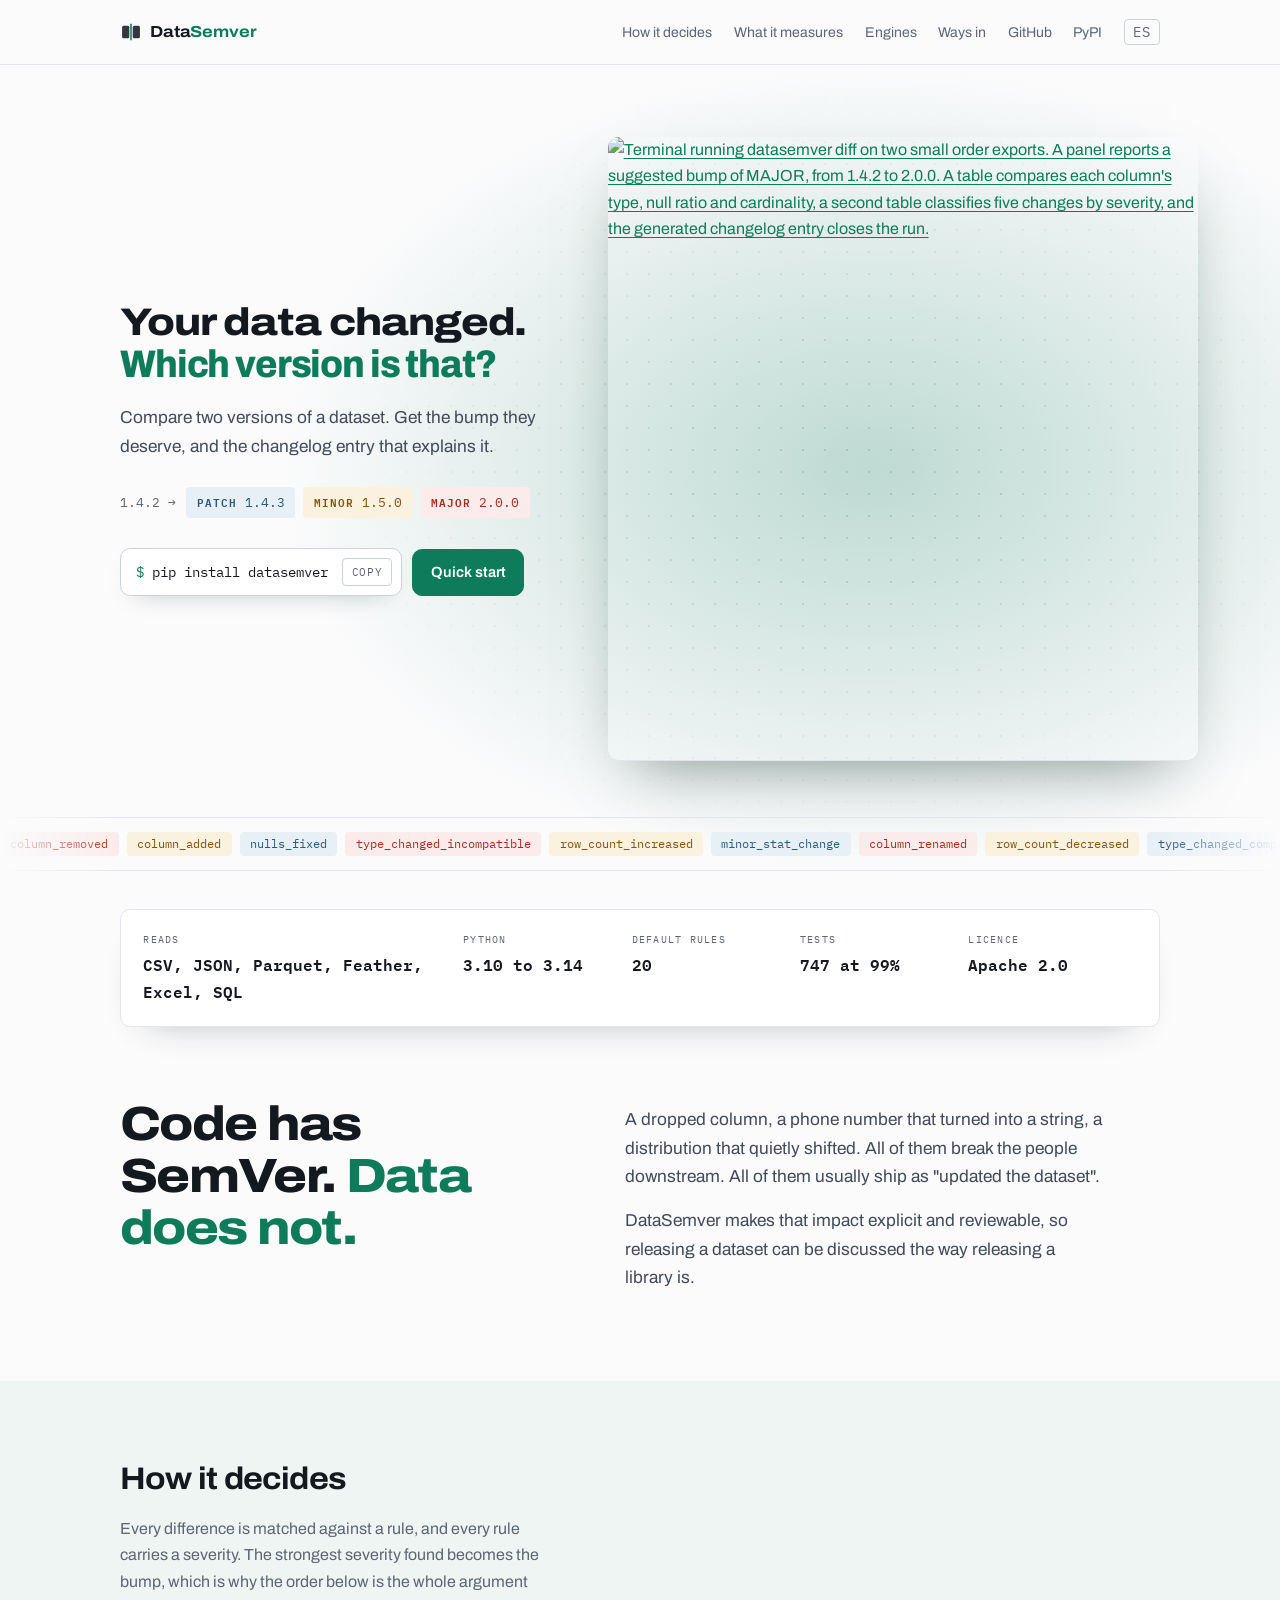
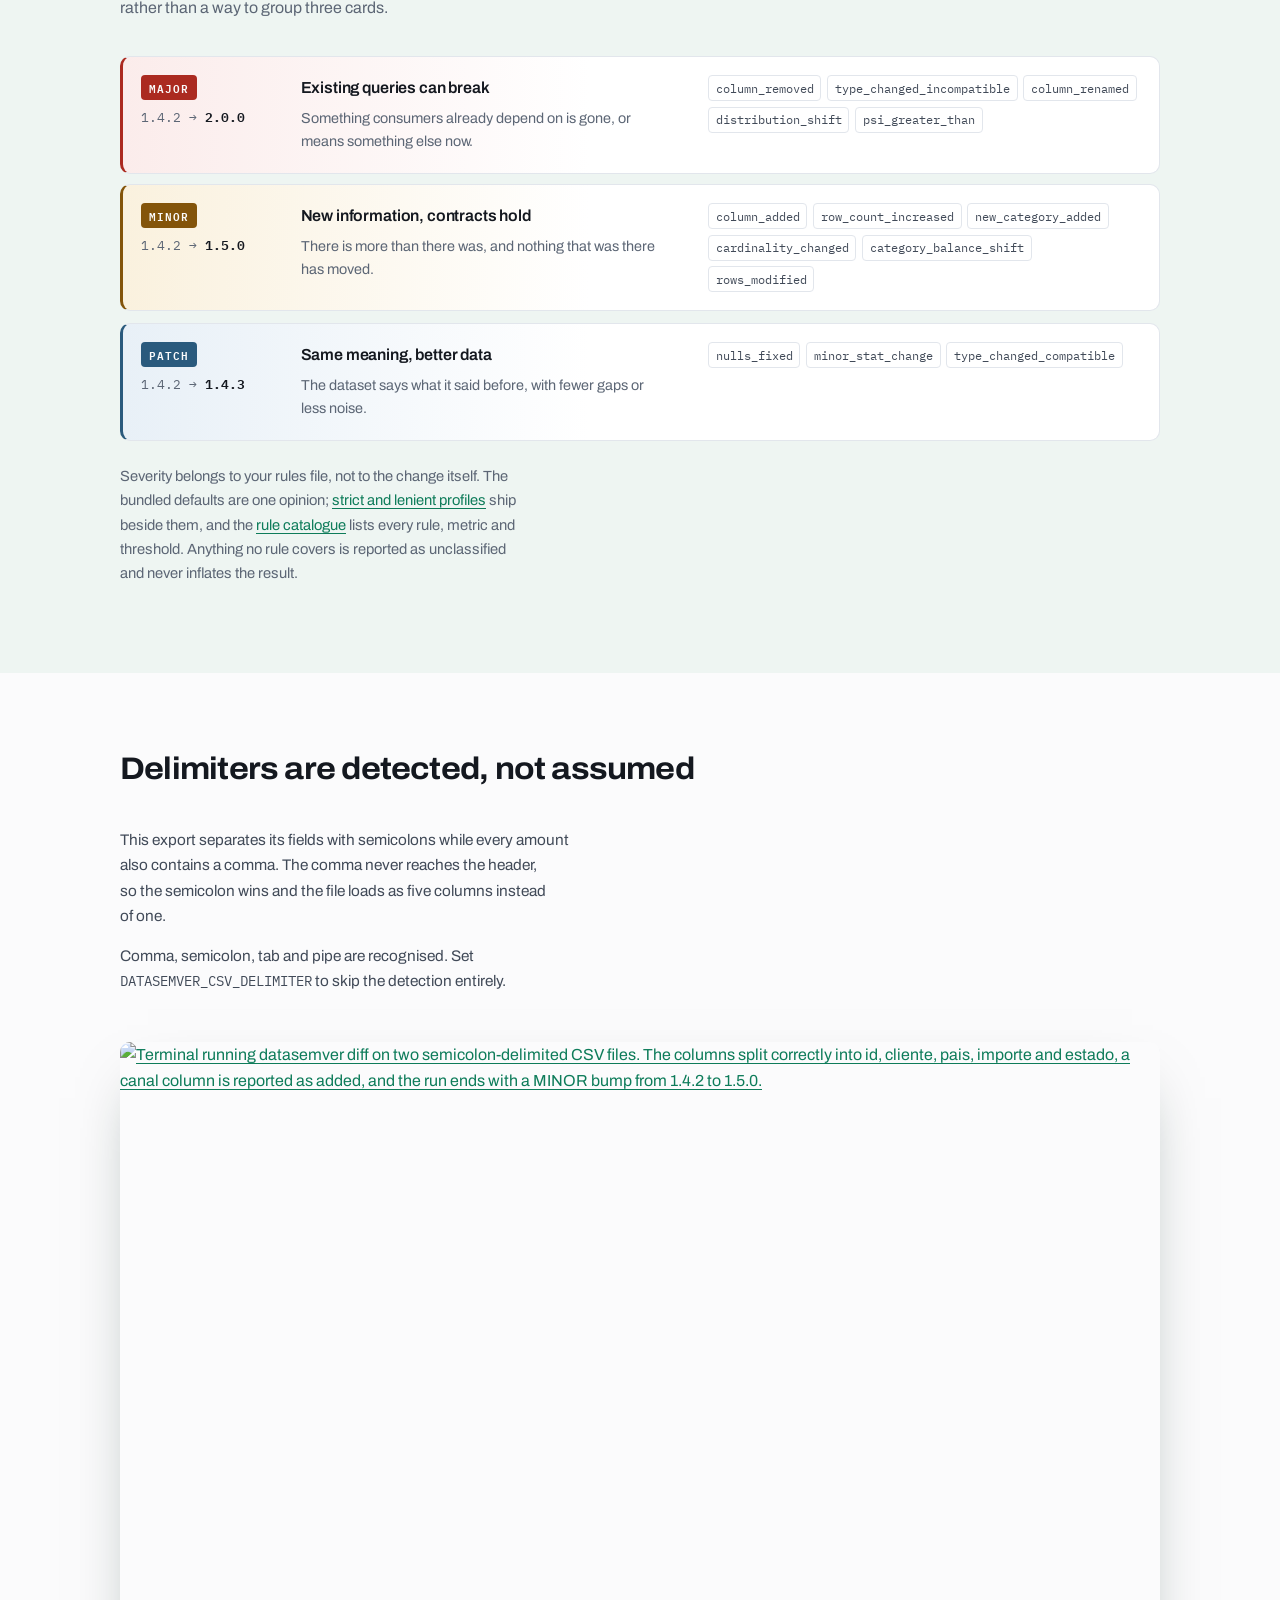
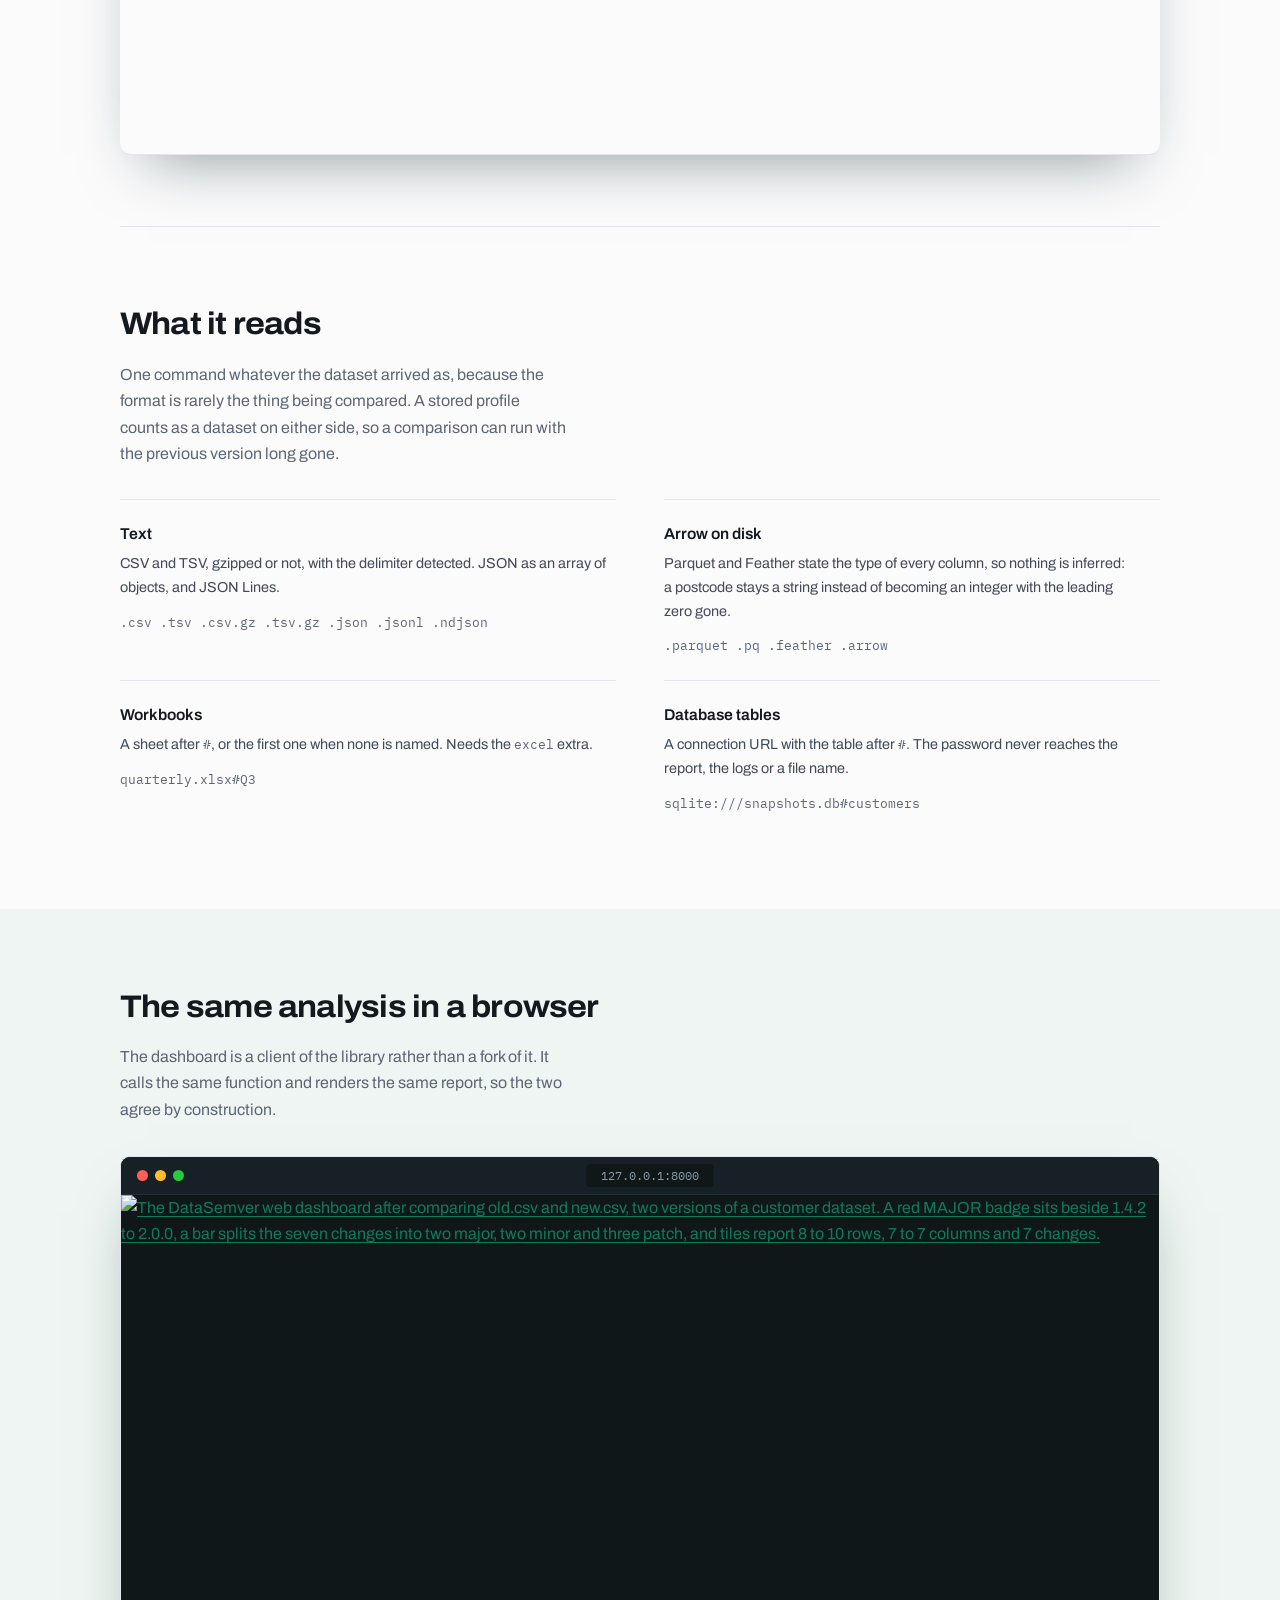
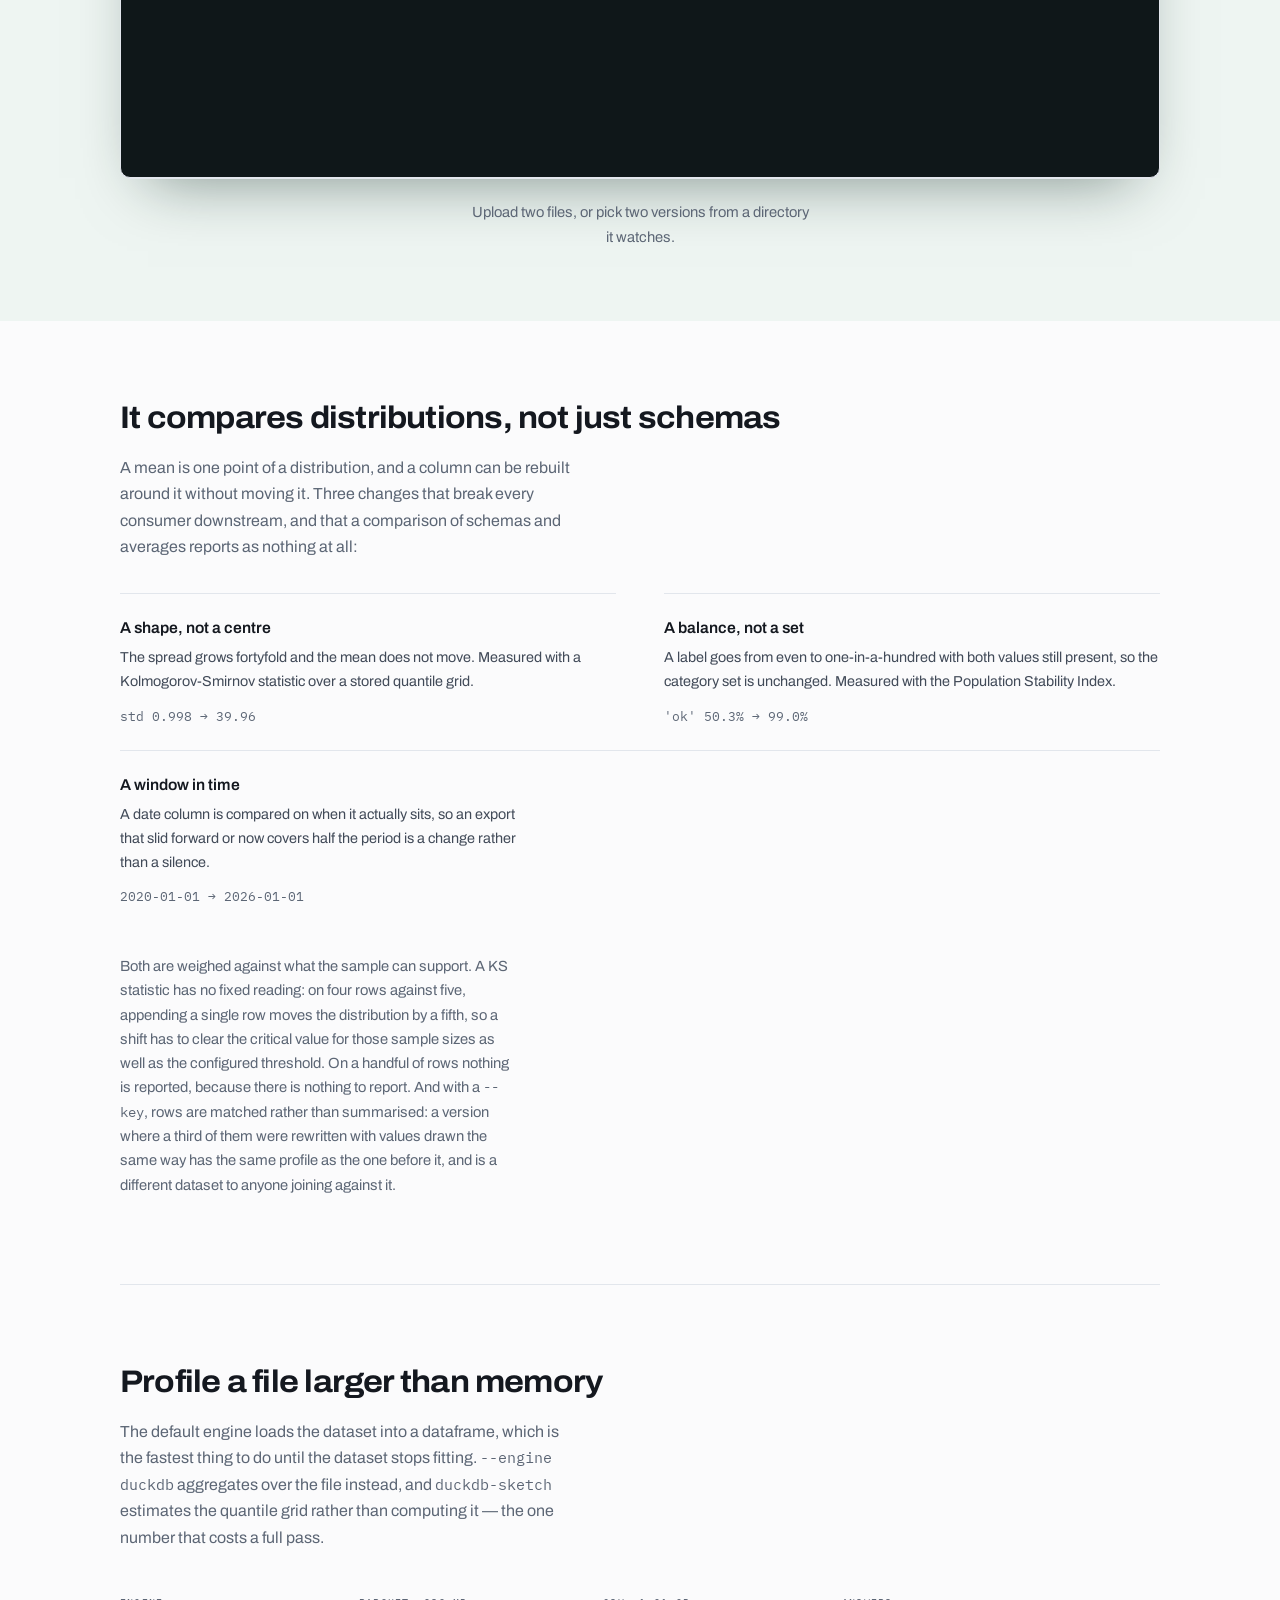
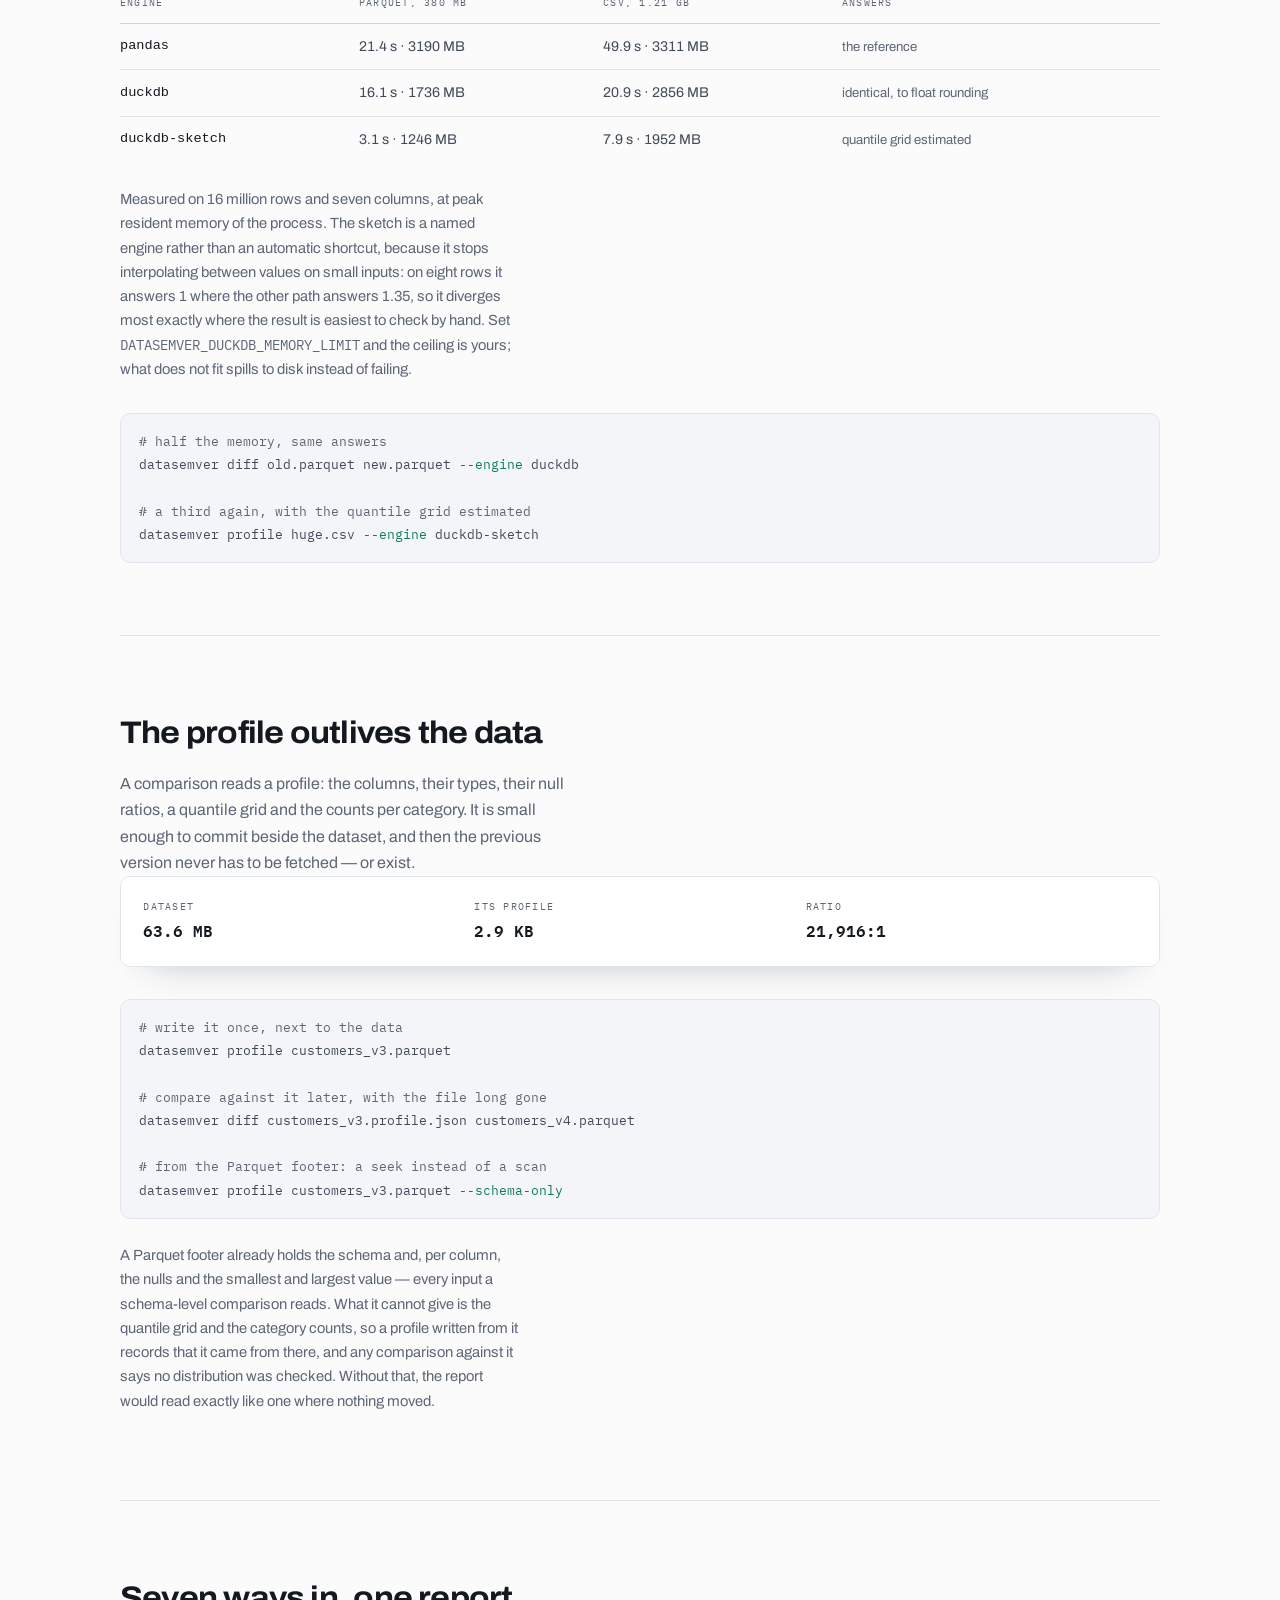
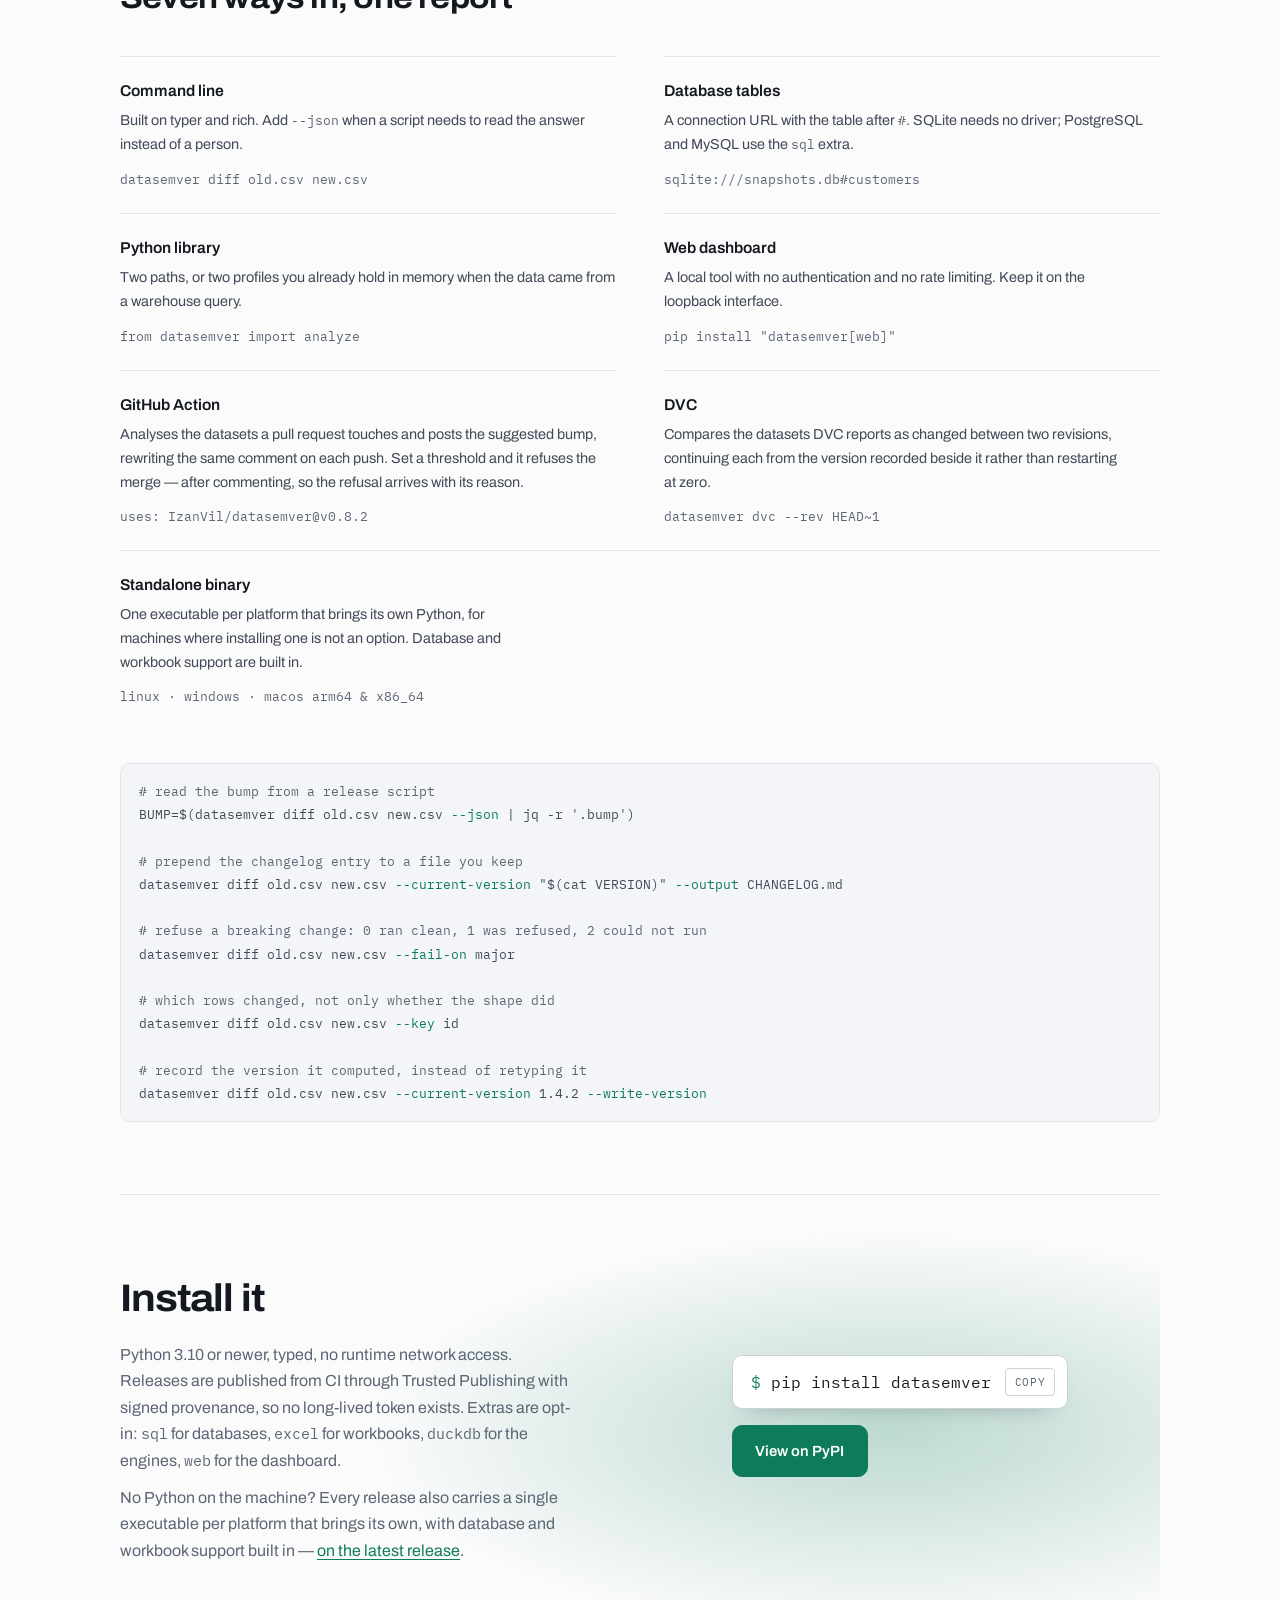
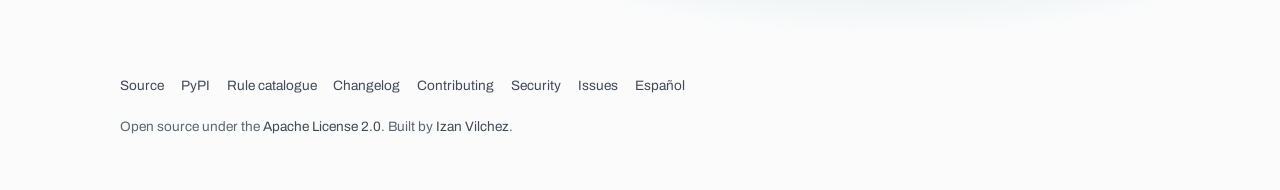
==== commit ccd25cfe: "show a phone the dashboard captured at a phone's width Under 620px the dashboard figure loads dashbo" ====
--- a/index.html
+++ b/index.html
@@ -245,8 +245,8 @@
     <div class="full">
       <div class="window">
         <div class="window-bar" aria-hidden="true"><i></i><i></i><i></i><span>127.0.0.1:8000</span></div>
-        <a class="zoom" href="https://raw.githubusercontent.com/IzanVil/datasemver/main/docs/assets/dashboard-verdict.png" target="_blank" rel="noopener"><img src="https://raw.githubusercontent.com/IzanVil/datasemver/main/docs/assets/dashboard-verdict.png" width="2240" height="1256" loading="lazy"
-             alt="The DataSemver web dashboard after comparing two versions of a customer dataset. Two file pickers name old.csv and new.csv. Below them a red MAJOR badge sits beside 1.4.2 to 2.0.0, a bar splits the seven changes into two major, two minor and three patch, and tiles report 8 to 10 rows, 7 to 7 columns and 7 changes."></a>
+        <a class="zoom" href="https://raw.githubusercontent.com/IzanVil/datasemver/main/docs/assets/dashboard-verdict.png" target="_blank" rel="noopener"><picture><source media="(max-width: 620px)" srcset="https://raw.githubusercontent.com/IzanVil/datasemver/main/docs/assets/dashboard-phone.png" width="780" height="2221"><img src="https://raw.githubusercontent.com/IzanVil/datasemver/main/docs/assets/dashboard-verdict.png" width="2240" height="1256" loading="lazy"
+             alt="The DataSemver web dashboard after comparing old.csv and new.csv, two versions of a customer dataset. A red MAJOR badge sits beside 1.4.2 to 2.0.0, a bar splits the seven changes into two major, two minor and three patch, and tiles report 8 to 10 rows, 7 to 7 columns and 7 changes."></picture></a>
       </div>
       <p>Upload two files, or pick two versions from a directory it watches.</p>
     </div>
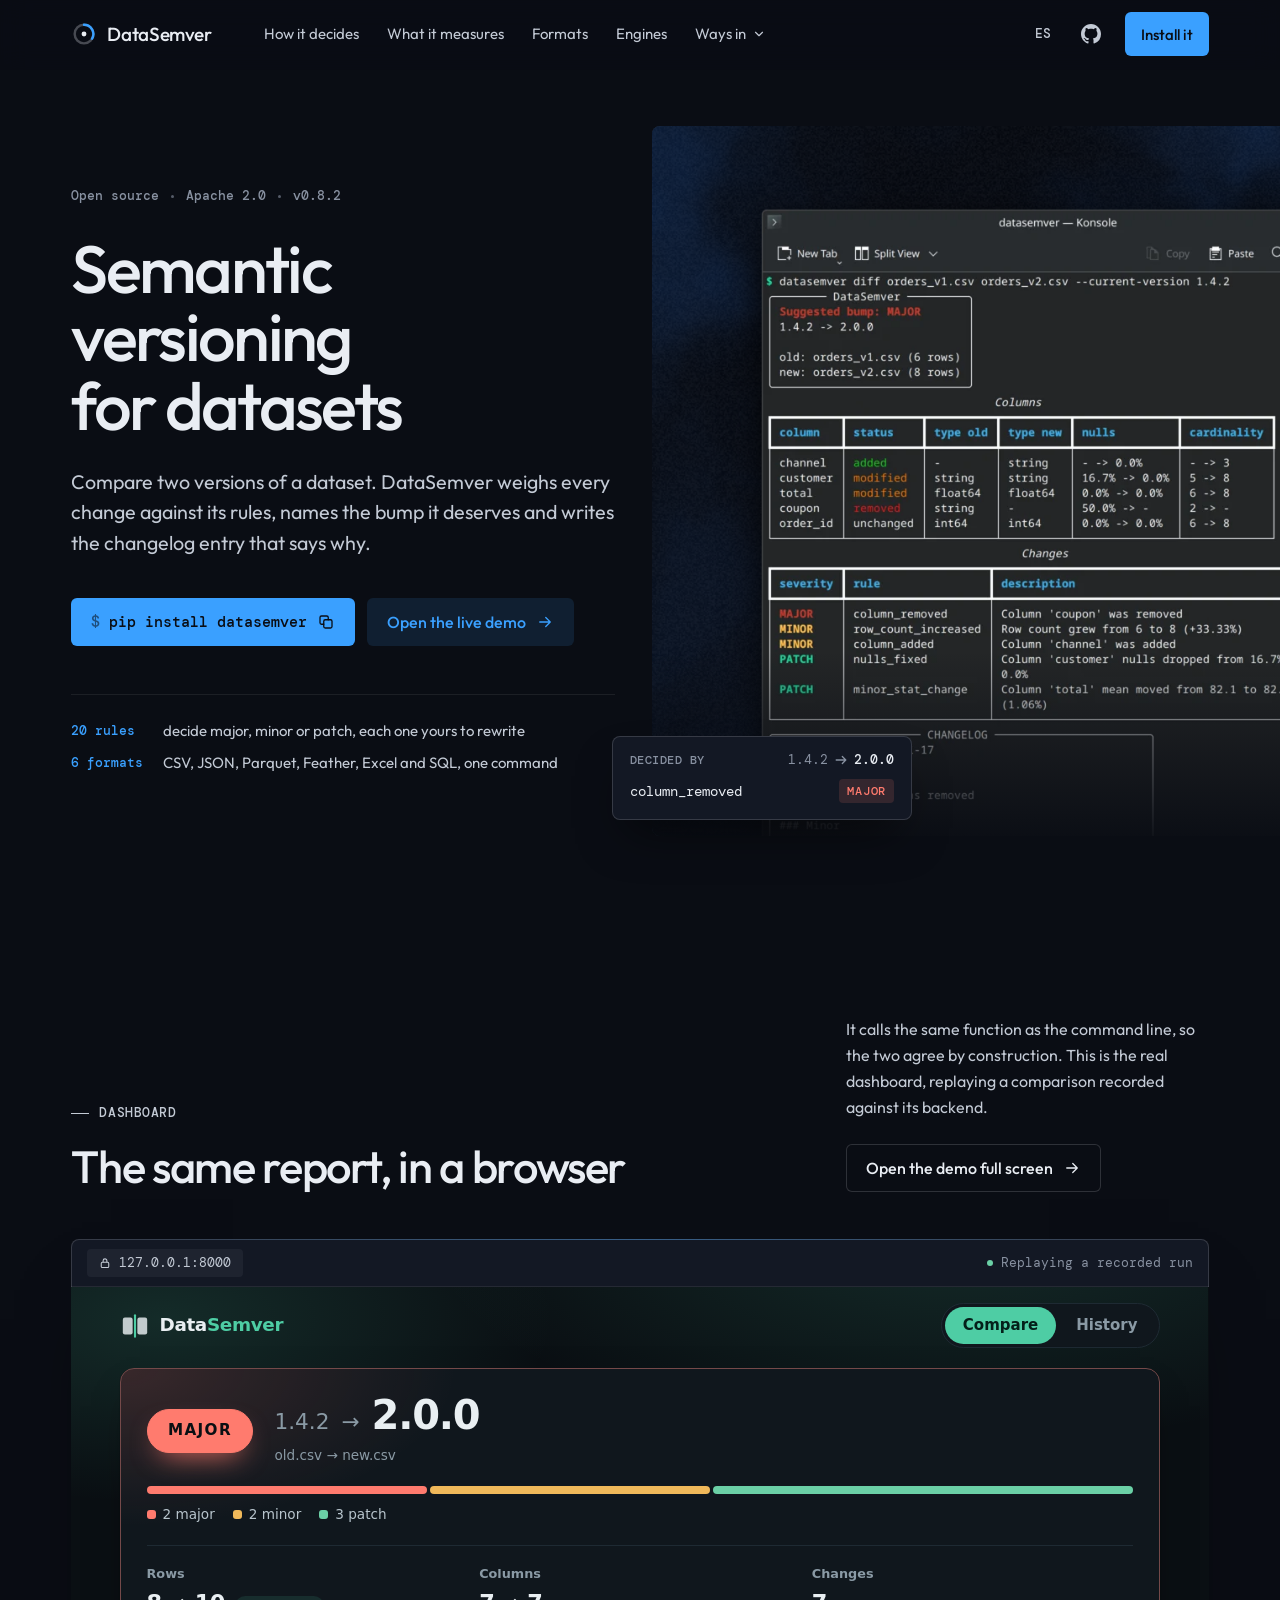
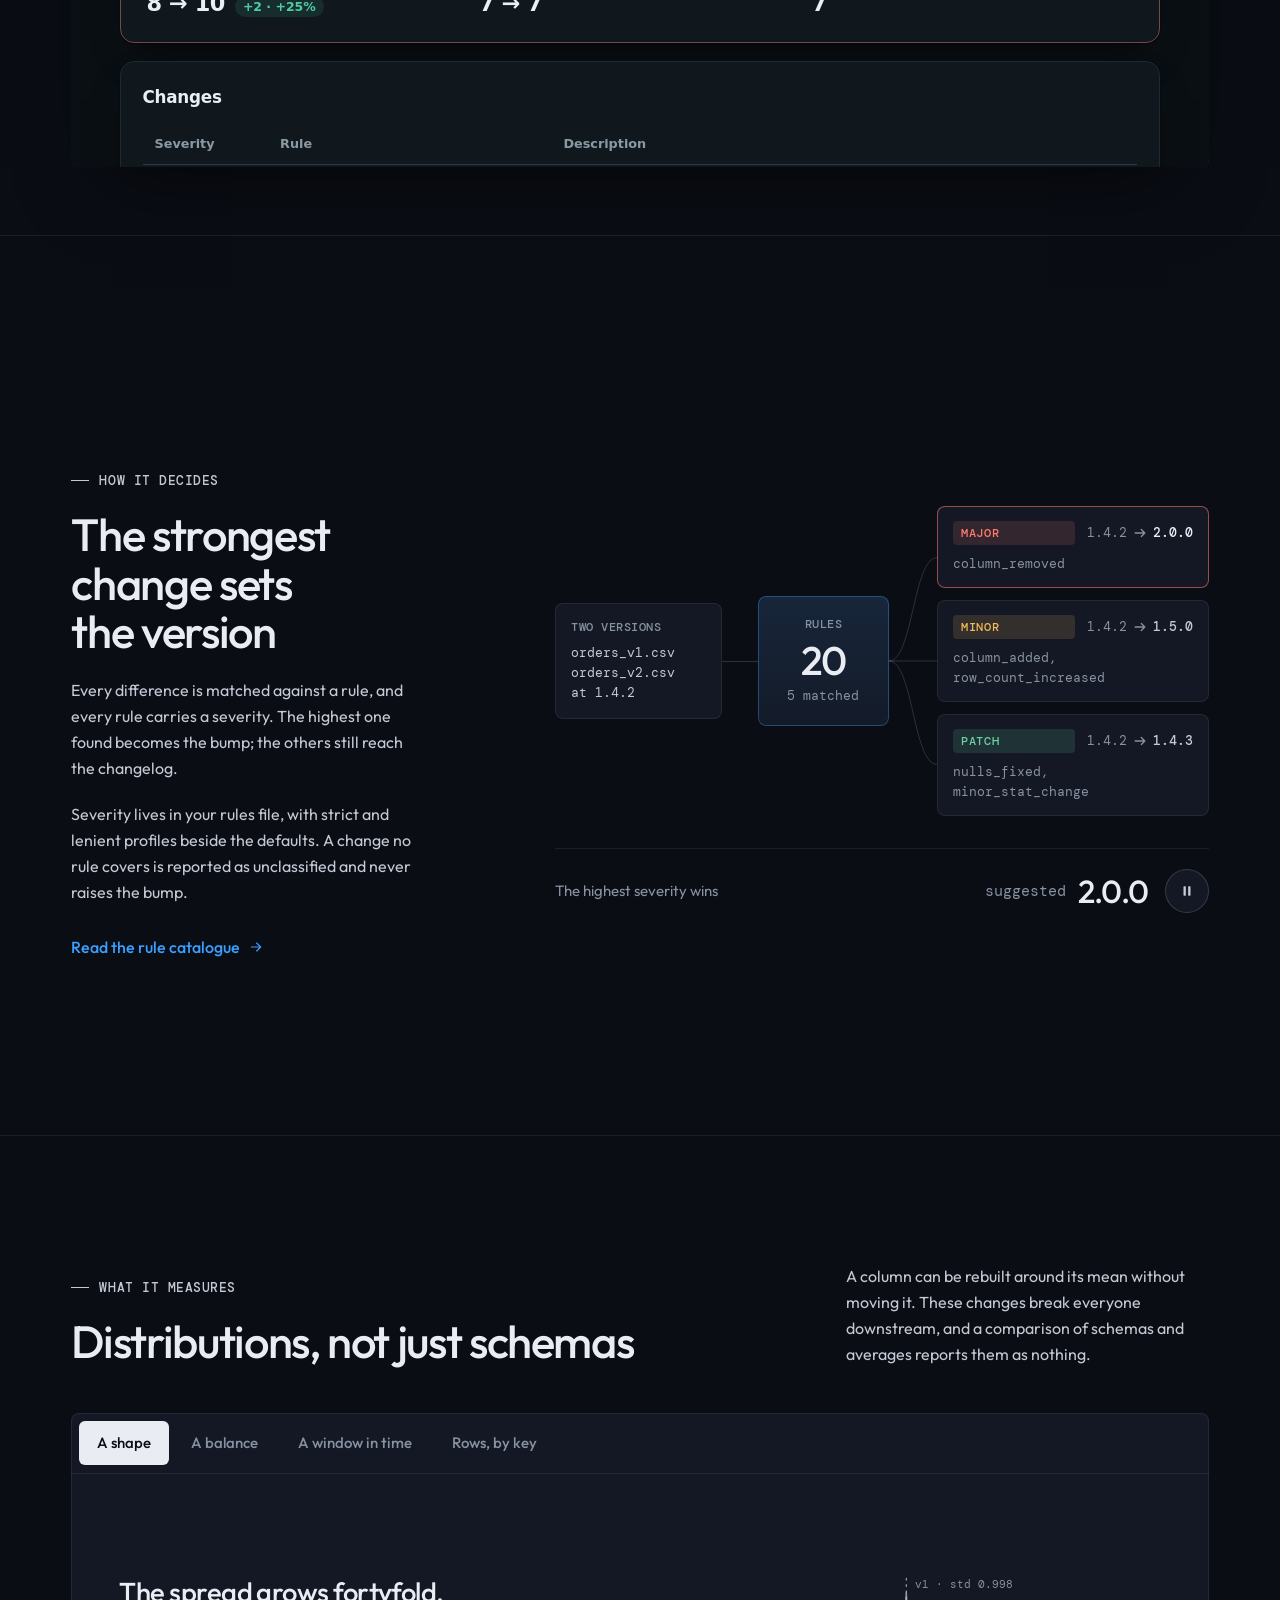
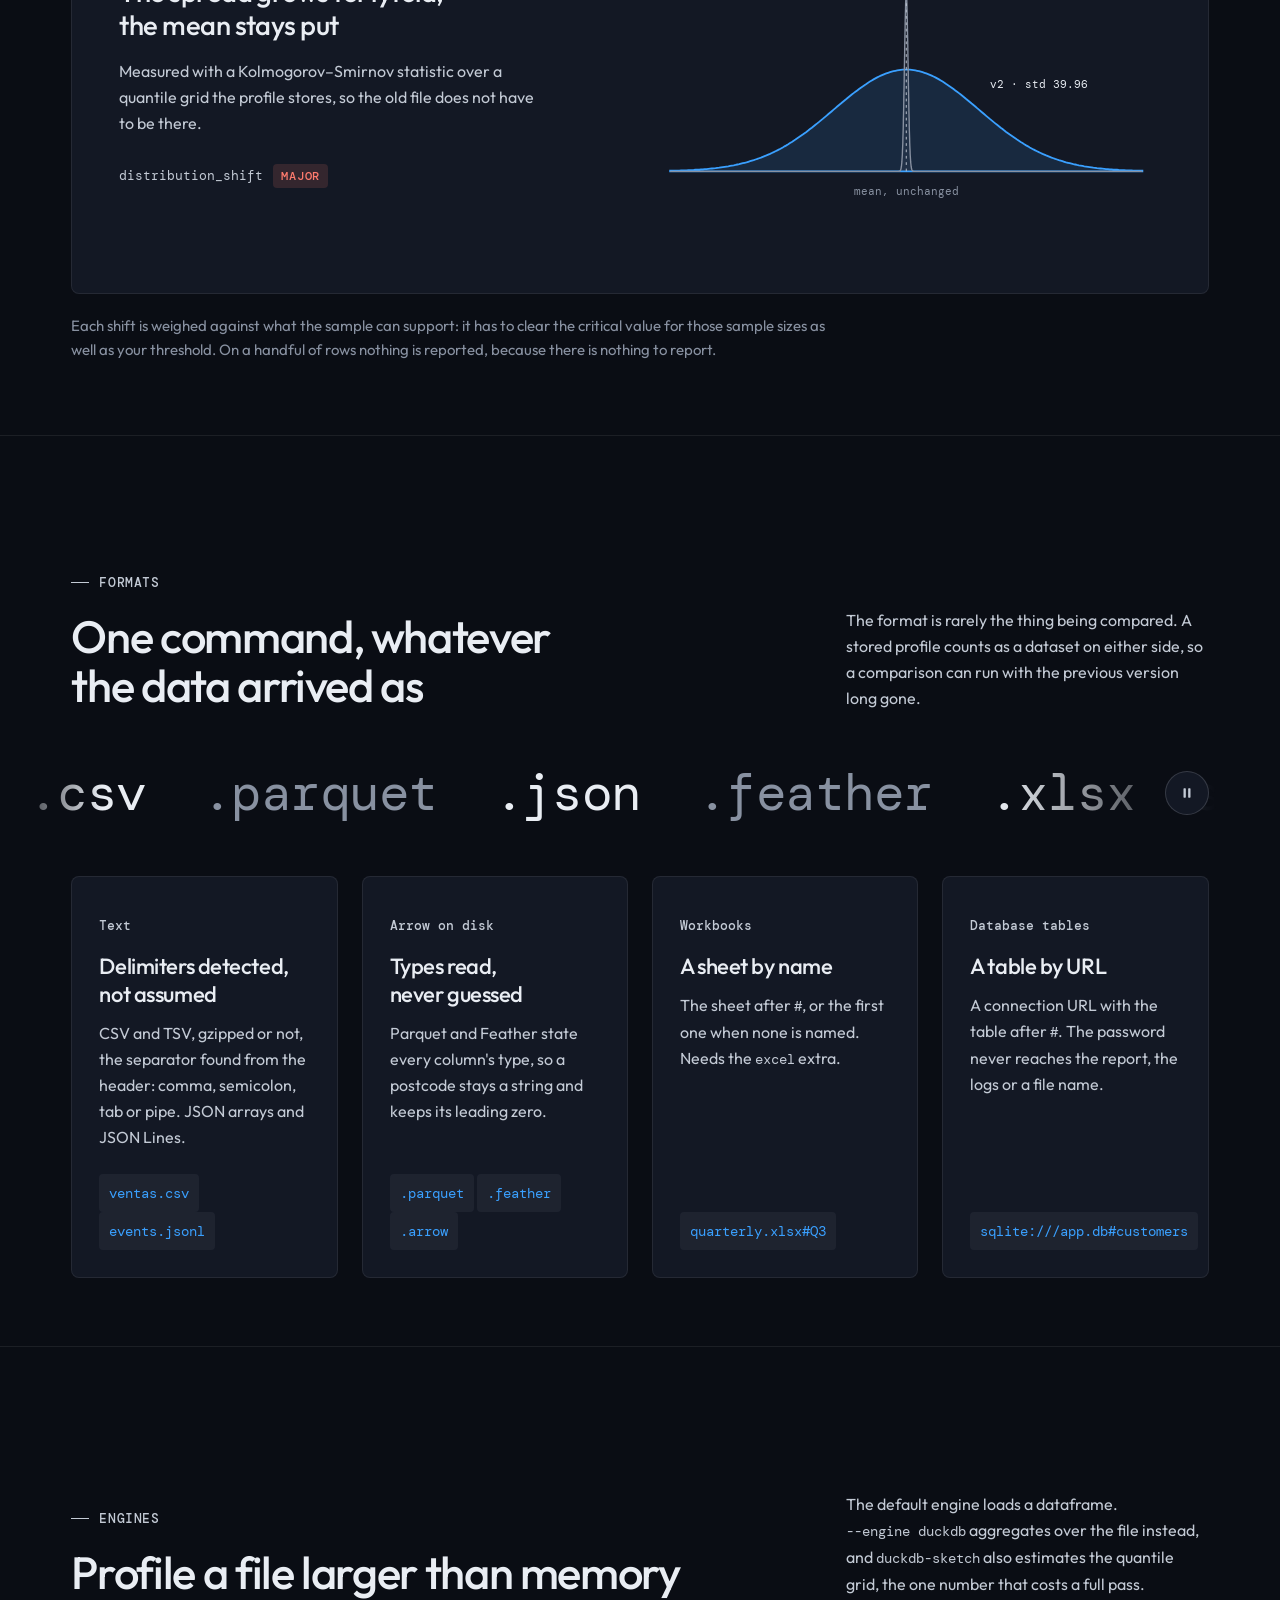
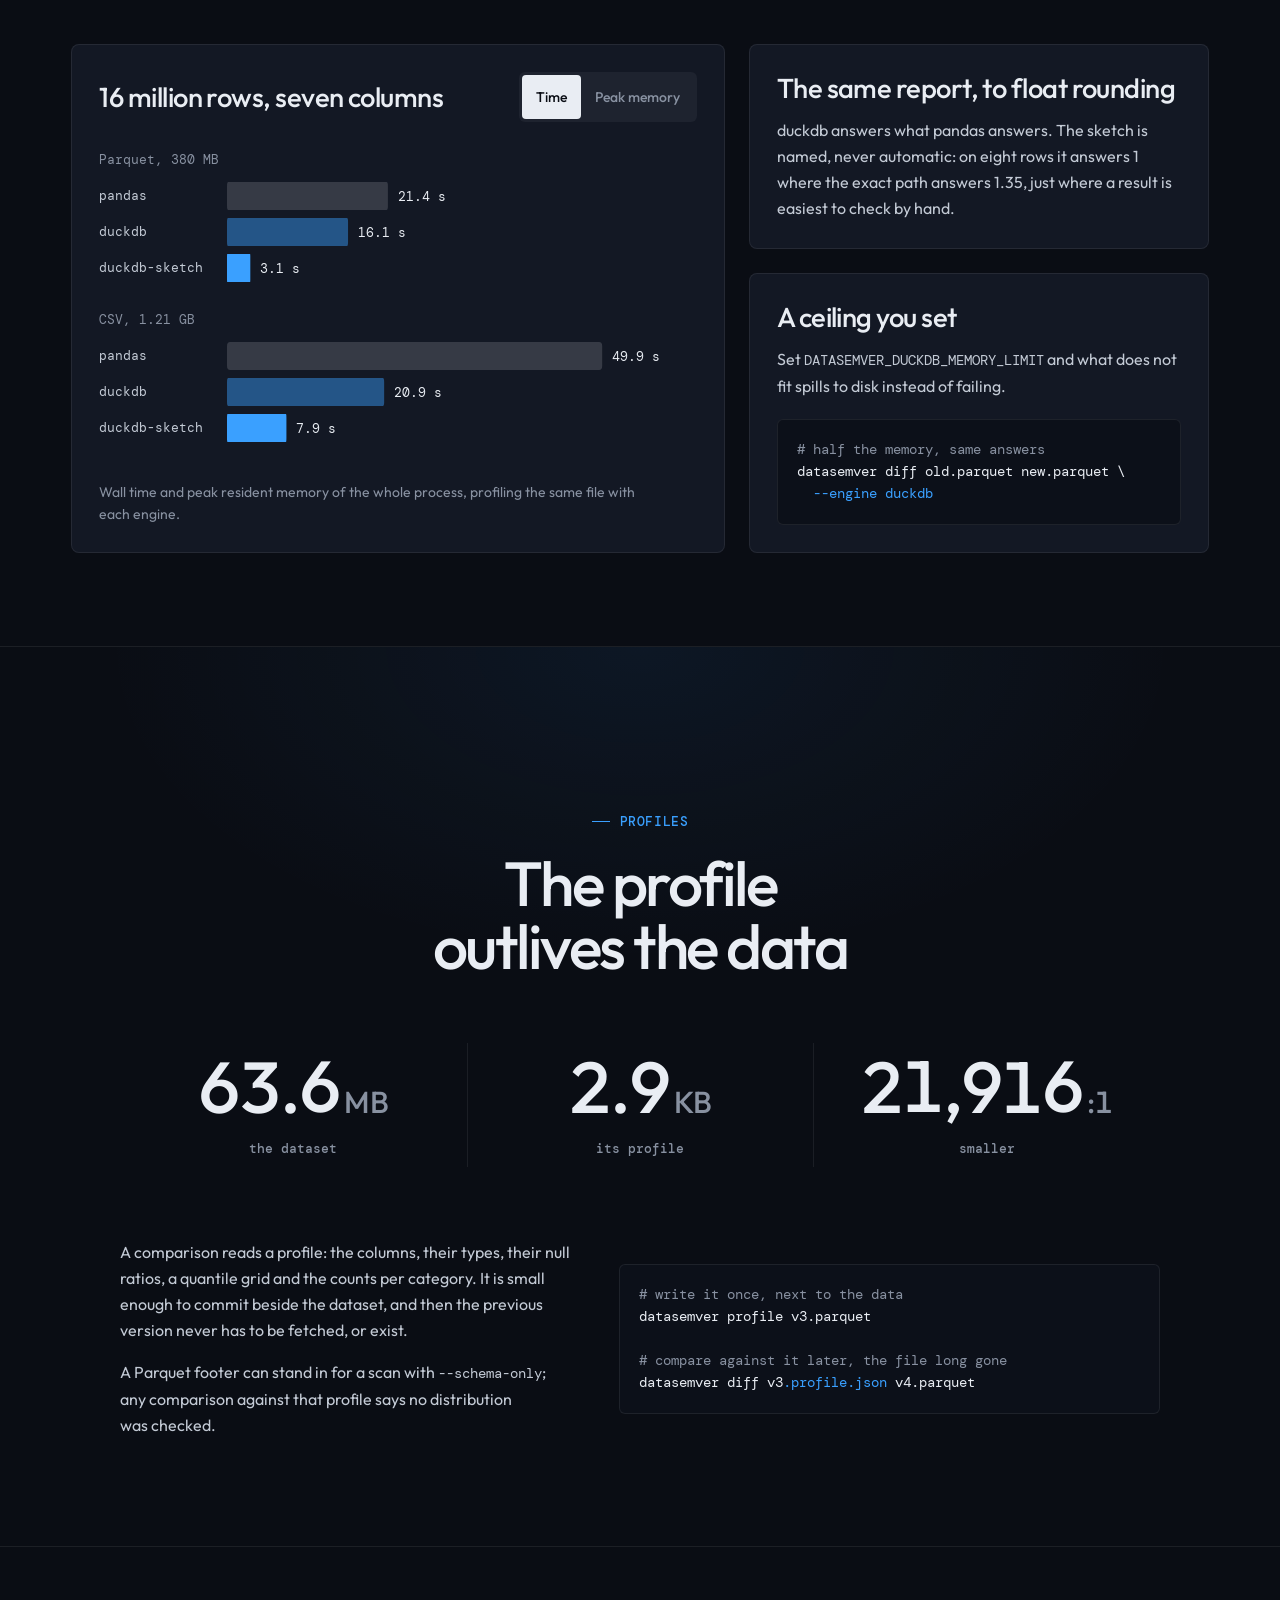
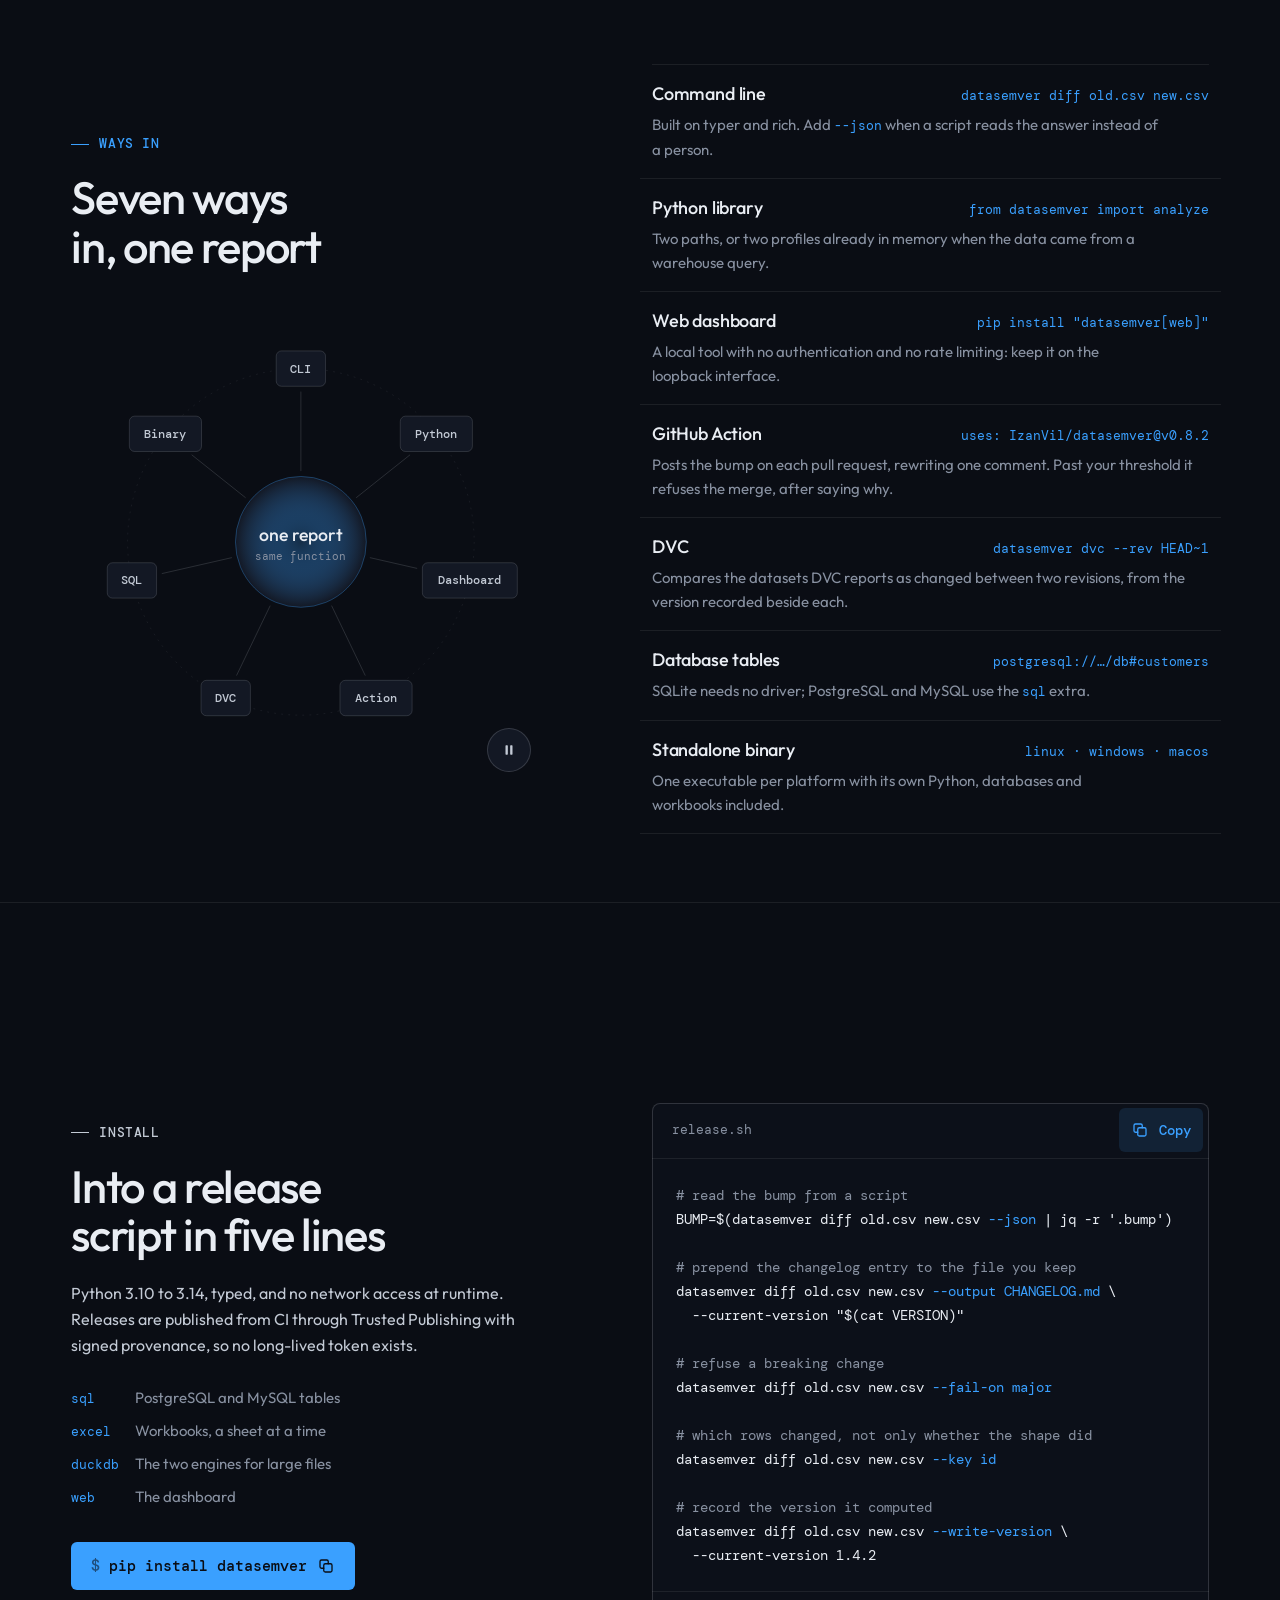
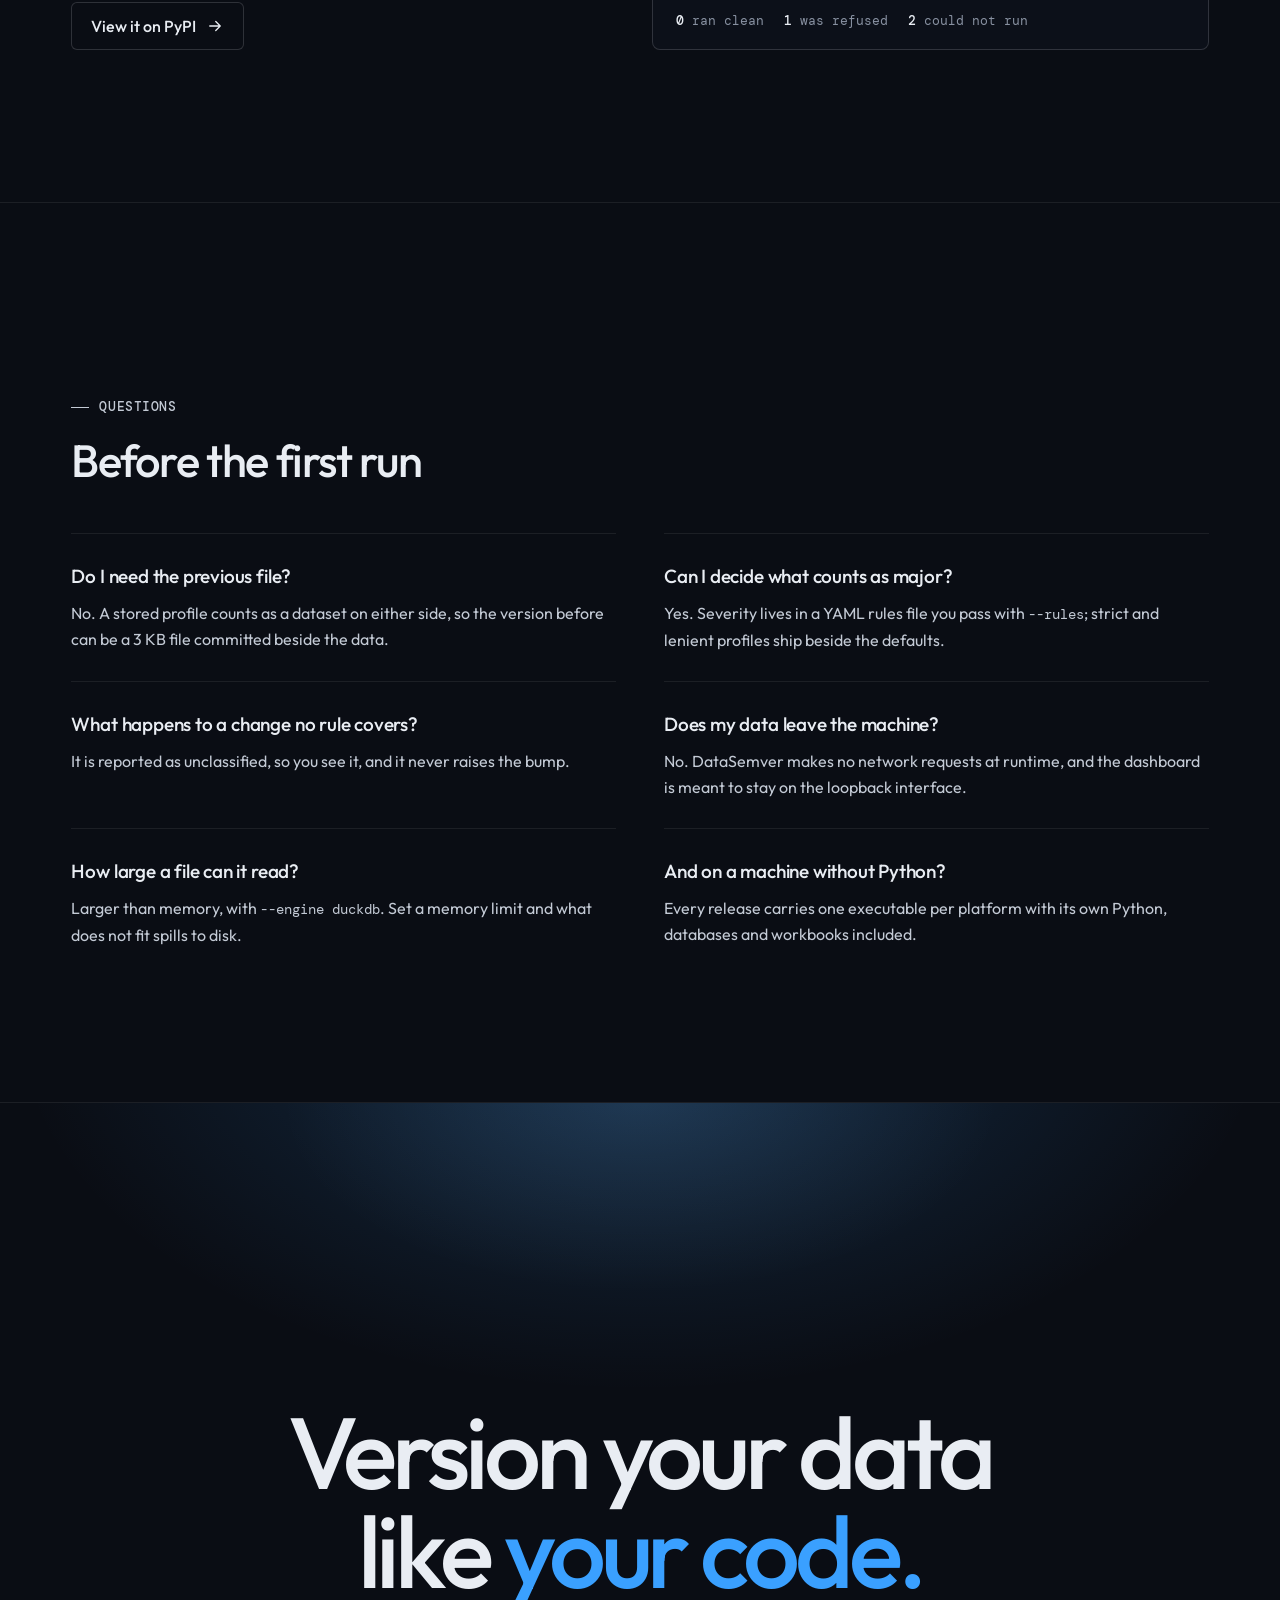
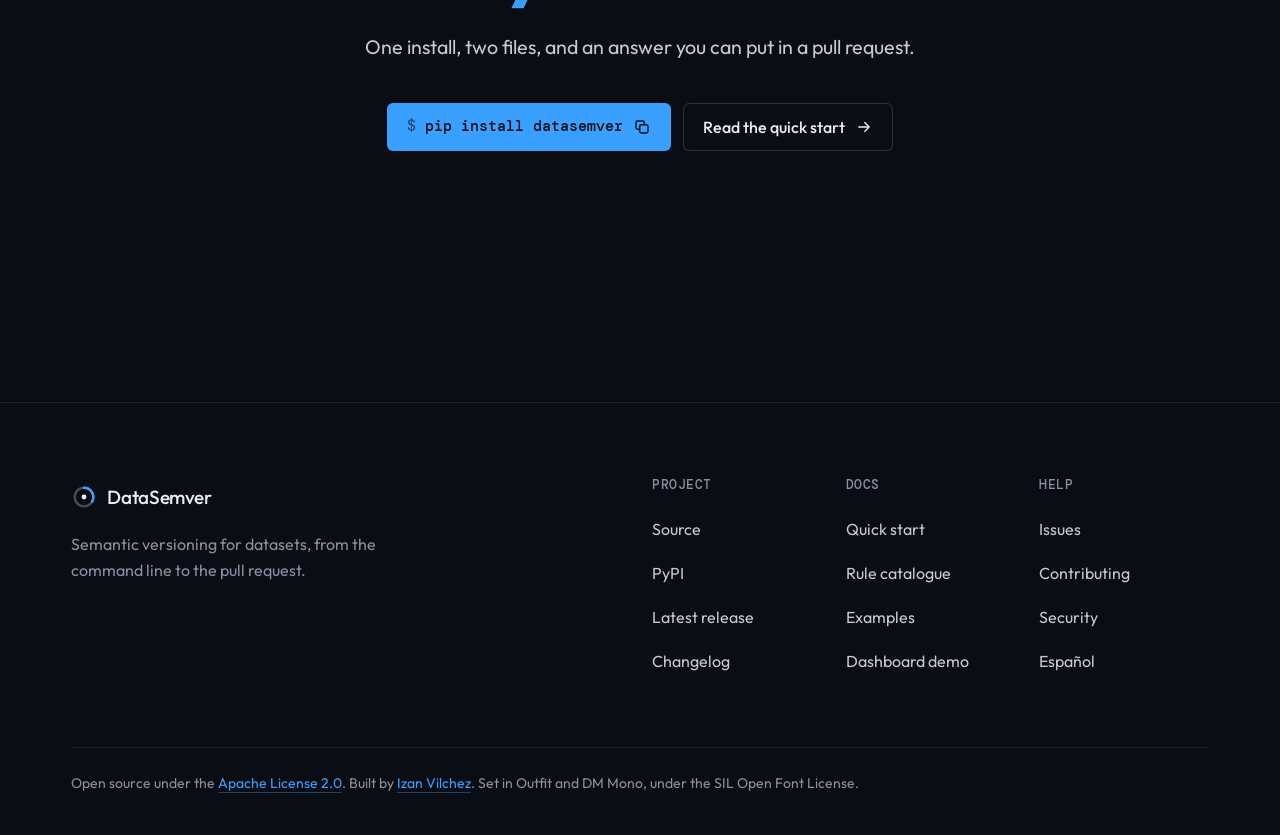
==== commit 6d9b33d0: "redesign the project site A new page in English and Spanish around the same content: a real terminal" ====
--- a/index.html
+++ b/index.html
@@ -1,5 +1,5 @@
 <!doctype html>
-<html lang="en">
+<html lang="en" class="no-js">
 <head>
 <meta charset="utf-8">
 <meta name="viewport" content="width=device-width, initial-scale=1">
@@ -9,473 +9,576 @@
 <link rel="canonical" href="https://izanvil.github.io/datasemver/">
 <link rel="alternate" hreflang="en" href="https://izanvil.github.io/datasemver/">
 <link rel="alternate" hreflang="es" href="https://izanvil.github.io/datasemver/es/">
+<link rel="alternate" hreflang="x-default" href="https://izanvil.github.io/datasemver/">
 <meta property="og:title" content="DataSemver, semantic versioning for datasets">
-<meta property="og:description" content="Your data changed. DataSemver tells you whether that is a patch, a minor or a breaking release.">
+<meta property="og:description" content="Your data changed. DataSemver tells you whether that is a patch, a minor or a breaking release, and writes the changelog entry.">
 <meta property="og:type" content="website">
 <meta property="og:url" content="https://izanvil.github.io/datasemver/">
 <meta property="og:site_name" content="DataSemver">
-<meta property="og:image" content="https://raw.githubusercontent.com/IzanVil/datasemver/main/docs/assets/cli-diff.png">
-<meta property="og:image:width" content="1287">
-<meta property="og:image:height" content="1222">
-<meta property="og:image:alt" content="Terminal reporting a MAJOR bump from 0.0.0 to 1.0.0, with a table of every column that changed.">
+<meta property="og:locale" content="en_GB">
+<meta property="og:image" content="https://izanvil.github.io/datasemver/img/og.png">
+<meta property="og:image:width" content="1200">
+<meta property="og:image:height" content="630">
+<meta property="og:image:alt" content="A terminal reporting a MAJOR bump from 1.4.2 to 2.0.0, with the columns and the rules behind it.">
 <meta name="twitter:card" content="summary_large_image">
-<meta name="theme-color" content="#fbfbfc" media="(prefers-color-scheme: light)">
-<meta name="theme-color" content="#0b0e14" media="(prefers-color-scheme: dark)">
-<link rel="preconnect" href="https://fonts.googleapis.com">
-<link rel="preconnect" href="https://fonts.gstatic.com" crossorigin>
-<link rel="stylesheet" href="https://fonts.googleapis.com/css2?family=Archivo:wdth,wght@62..125,400..800&family=IBM+Plex+Mono:wght@400;500;600&display=swap">
-<script>document.documentElement.classList.add("js");setTimeout(function(){var r=document.documentElement;if(!r.classList.contains("ready"))r.classList.remove("js")},5000)</script>
+<meta name="theme-color" content="#0a0d14">
+<link rel="preload" href="fonts/outfit.woff2" as="font" type="font/woff2" crossorigin>
 <link rel="stylesheet" href="site.css">
+<script>document.documentElement.classList.replace("no-js","js");if(!matchMedia("(prefers-reduced-motion: reduce)").matches){document.documentElement.classList.add("m-enter");setTimeout(function(){document.documentElement.classList.add("m-go")},1400)}</script>
+<script type="application/ld+json">{"@context":"https://schema.org","@type":"SoftwareApplication","name":"DataSemver","applicationCategory":"DeveloperApplication","operatingSystem":"Linux, macOS, Windows","softwareVersion":"0.8.2","license":"https://www.apache.org/licenses/LICENSE-2.0","url":"https://izanvil.github.io/datasemver/","downloadUrl":"https://pypi.org/project/datasemver/","codeRepository":"https://github.com/IzanVil/datasemver","offers":{"@type":"Offer","price":"0","priceCurrency":"EUR"},"author":{"@type":"Person","name":"Izan Vilchez","url":"https://github.com/IzanVil"}}</script>
 </head>
 <body>
-
-<div class="topbar">
-<div class="page">
-  <nav class="nav">
-    <a class="mark" href="./">
-      <svg class="mark-glyph" viewBox="0 0 32 32" aria-hidden="true" focusable="false">
-        <rect x="3" y="7" width="10.5" height="18" rx="2.2" fill="currentColor" opacity="0.86"/>
-        <rect x="18.5" y="7" width="10.5" height="18" rx="2.2" fill="currentColor" opacity="0.86"/>
-        <rect x="14.9" y="3.5" width="2.2" height="25" rx="1.1" fill="var(--accent)"/>
+<svg width="0" height="0" style="position:absolute" aria-hidden="true" focusable="false">
+  <symbol id="i-arrow" viewBox="0 0 24 24"><path d="M5 12h14M13 6l6 6-6 6" fill="none" stroke="currentColor" stroke-width="1.75" stroke-linecap="round" stroke-linejoin="round"/></symbol>
+  <symbol id="i-to" viewBox="0 0 16 16"><path d="M2.5 8h11M9.5 4l4 4-4 4" fill="none" stroke="currentColor" stroke-width="1.5" stroke-linecap="round" stroke-linejoin="round"/></symbol>
+  <symbol id="i-copy" viewBox="0 0 24 24"><g fill="none" stroke="currentColor" stroke-width="1.75" stroke-linecap="round" stroke-linejoin="round"><rect x="9" y="9" width="11" height="11" rx="2"/><path d="M15 9V6a2 2 0 0 0-2-2H6a2 2 0 0 0-2 2v7a2 2 0 0 0 2 2h3"/></g></symbol>
+  <symbol id="i-check" viewBox="0 0 24 24"><path d="M5 12.5l4.5 4.5L19 7.5" fill="none" stroke="currentColor" stroke-width="2" stroke-linecap="round" stroke-linejoin="round"/></symbol>
+  <symbol id="i-chev" viewBox="0 0 24 24"><path d="M6 9l6 6 6-6" fill="none" stroke="currentColor" stroke-width="2" stroke-linecap="round" stroke-linejoin="round"/></symbol>
+  <symbol id="i-menu" viewBox="0 0 24 24"><path d="M4 7h16M4 12h16M4 17h16" fill="none" stroke="currentColor" stroke-width="1.75" stroke-linecap="round"/></symbol>
+  <symbol id="i-close" viewBox="0 0 24 24"><path d="M6 6l12 12M18 6L6 18" fill="none" stroke="currentColor" stroke-width="1.75" stroke-linecap="round"/></symbol>
+  <symbol id="i-lock" viewBox="0 0 16 16"><g fill="none" stroke="currentColor" stroke-width="1.4"><rect x="3" y="7" width="10" height="7" rx="1.5"/><path d="M5.5 7V5a2.5 2.5 0 0 1 5 0v2"/></g></symbol>
+  <symbol id="i-pause" viewBox="0 0 24 24"><rect x="6" y="4" width="4" height="16" rx="1" fill="currentColor"/><rect x="14" y="4" width="4" height="16" rx="1" fill="currentColor"/></symbol>
+  <symbol id="i-play" viewBox="0 0 24 24"><path d="M7 4.5v15l12-7.5z" fill="currentColor"/></symbol>
+  <symbol id="i-gh" viewBox="0 0 16 16"><path fill="currentColor" d="M8 0C3.58 0 0 3.58 0 8c0 3.54 2.29 6.53 5.47 7.59.4.07.55-.17.55-.38 0-.19-.01-.82-.01-1.49-2.01.37-2.53-.49-2.69-.94-.09-.23-.48-.94-.82-1.13-.28-.15-.68-.52-.01-.53.63-.01 1.08.58 1.23.82.72 1.21 1.87.87 2.33.66.07-.52.28-.87.51-1.07-1.78-.2-3.64-.89-3.64-3.95 0-.87.31-1.59.82-2.15-.08-.2-.36-1.02.08-2.12 0 0 .67-.21 2.2.82.64-.18 1.32-.27 2-.27.68 0 1.36.09 2 .27 1.53-1.04 2.2-.82 2.2-.82.44 1.1.16 1.92.08 2.12.51.56.82 1.27.82 2.15 0 3.07-1.87 3.75-3.65 3.95.29.25.54.73.54 1.48 0 1.07-.01 1.93-.01 2.2 0 .21.15.46.55.38A8.01 8.01 0 0 0 16 8c0-4.42-3.58-8-8-8z"/></symbol>
+</svg>
+<a class="skip" href="#main">Skip to content</a>
+
+<header class="nav" id="nav">
+  <div class="wrap nav__bar">
+    <a class="mark" href="./" aria-label="DataSemver, home">
+      <svg viewBox="0 0 32 32" aria-hidden="true" focusable="false"><circle cx="16" cy="16" r="11.5" fill="none" stroke="currentColor" stroke-width="3" opacity="0.28"/><path d="M16 4.5a11.5 11.5 0 0 1 9.96 17.25" fill="none" style="stroke: var(--accent)" stroke-width="3" stroke-linecap="round"/><circle cx="16" cy="16" r="3" fill="currentColor"/></svg>
+      <span>DataSemver</span>
+    </a>
+    <ul class="nav__links">
+      <li><a href="#decide">How it decides</a></li>
+      <li><a href="#measure">What it measures</a></li>
+      <li class="wide"><a href="#formats">Formats</a></li>
+      <li class="wide"><a href="#engines">Engines</a></li>
+      <li><button type="button" aria-expanded="false" aria-controls="mega" data-mega>Ways in <svg aria-hidden="true"><use href="#i-chev"/></svg></button></li>
+    </ul>
+    <div class="nav__end">
+      <a class="nav__lang" href="es/" hreflang="es" lang="es" aria-label="Leer en español">ES</a>
+      <a class="nav__icon" href="https://github.com/IzanVil/datasemver" aria-label="Source on GitHub"><svg aria-hidden="true"><use href="#i-gh"/></svg></a>
+      <a class="btn" href="#install">Install it</a>
+      <button class="nav__icon nav__menu" type="button" aria-expanded="false" aria-controls="sheet" aria-label="Open the menu" data-menu><svg aria-hidden="true"><use href="#i-menu"/></svg></button>
+    </div>
+  </div>
+  <div class="mega" id="mega">
+    <div class="wrap mega__inner">
+      <div class="mega__intro">
+        <p class="h4">Seven ways in, one report</p>
+        <p>Every entry point calls the same function, so the answer never depends on where you asked.</p>
+      </div>
+      <ul class="mega__list">
+        <li><a href="#way-cli"><strong>Command line</strong><span>A table for people, JSON for scripts</span></a></li>
+        <li><a href="#way-python"><strong>Python library</strong><span>Two paths, or two profiles in memory</span></a></li>
+        <li><a href="#dashboard"><strong>Dashboard</strong><span>The same report in a browser</span></a></li>
+        <li><a href="#way-action"><strong>GitHub Action</strong><span>The bump on every pull request</span></a></li>
+        <li><a href="#way-dvc"><strong>DVC</strong><span>What changed between two revisions</span></a></li>
+        <li><a href="#way-sql"><strong>Database tables</strong><span>SQLite, PostgreSQL and MySQL</span></a></li>
+        <li><a href="#way-binary"><strong>Standalone binary</strong><span>For machines without Python</span></a></li>
+      </ul>
+    </div>
+  </div>
+</header>
+
+<div class="sheet" id="sheet">
+  <ul>
+    <li><a href="#decide">How it decides</a></li>
+    <li><a href="#measure">What it measures</a></li>
+    <li><a href="#formats">Formats</a></li>
+    <li><a href="#engines">Engines</a></li>
+    <li><a href="#ways">Ways in</a></li>
+    <li><a href="#faq">Questions</a></li>
+    <li><a href="es/" hreflang="es" lang="es">Leer en español</a></li>
+  </ul>
+  <div class="actions">
+    <a class="btn" href="#install">Install it</a>
+    <a class="btn btn--quiet" href="https://github.com/IzanVil/datasemver">Read the source</a>
+  </div>
+</div>
+
+<main id="main">
+
+<section class="hero" aria-labelledby="hero-h" data-enter>
+  <div class="wrap">
+    <div class="grid hero__grid">
+      <div class="hero__text">
+        <p class="hero__eyebrow" data-up style="--u: 0">
+          <span>Open source</span><span class="dot" aria-hidden="true"></span><span>Apache 2.0</span><span class="dot" aria-hidden="true"></span><span>v0.8.2</span>
+        </p>
+        <h1 id="hero-h"><span class="ln" style="--l: 0"><span>Semantic versioning</span></span><span class="ln" style="--l: 1"><span>for datasets</span></span></h1>
+        <p class="lead" data-up style="--u: 1">Compare two versions of a dataset. DataSemver weighs every change against its rules, names the bump it deserves and writes the changelog entry that says why.</p>
+        <div class="actions" data-up style="--u: 2">
+          <button class="btn btn--cmd" type="button" data-copy="pip install datasemver" aria-label="Copy the install command: pip install datasemver">
+            <span><span class="prompt">$ </span>pip install datasemver</span>
+            <svg class="when-idle" aria-hidden="true"><use href="#i-copy"/></svg><svg class="when-done" aria-hidden="true"><use href="#i-check"/></svg>
+          </button>
+          <a class="btn btn--tonal" href="#dashboard">Open the live demo <svg class="arrow" aria-hidden="true"><use href="#i-arrow"/></svg></a>
+        </div>
+        <dl class="hero__facts" data-up style="--u: 3">
+          <dt>20 rules</dt><dd>decide major, minor or patch, each one yours to rewrite</dd>
+          <dt>6 formats</dt><dd>CSV, JSON, Parquet, Feather, Excel and SQL, one command</dd>
+        </dl>
+      </div>
+      <div class="hero__media">
+        <div class="hero__panel">
+          <canvas data-grain aria-hidden="true"></canvas>
+          <img class="hero__shot" src="img/terminal-diff.webp" srcset="img/terminal-diff-1x.webp 833w, img/terminal-diff.webp 1666w" sizes="(max-width: 640px) 560px, 700px" width="833" height="1034" alt="A terminal running datasemver diff on two versions of an orders file at 1.4.2. It suggests a MAJOR bump to 2.0.0: the coupon column was removed, a channel column was added, the row count grew from 6 to 8 and customer nulls dropped to zero. The changelog entry follows.">
+        </div>
+        <div class="float" aria-hidden="true">
+          <p class="float__top"><span class="float__label">Decided by</span><span class="float__ver">1.4.2 <svg class="to"><use href="#i-to"/></svg> <strong>2.0.0</strong></span></p>
+          <p class="float__rule"><span>column_removed</span><span class="sev sev--major">major</span></p>
+        </div>
+      </div>
+    </div>
+  </div>
+</section>
+
+<section class="sec" id="dashboard" aria-labelledby="dashboard-h">
+  <div class="wrap">
+    <div class="head">
+      <div class="head__text">
+        <p class="label">Dashboard</p>
+        <h2 id="dashboard-h">The same report, in a browser</h2>
+      </div>
+      <div class="head__side">
+        <p>It calls the same function as the command line, so the two agree by construction. This is the real dashboard, replaying a comparison recorded against its backend.</p>
+        <a class="btn btn--quiet" href="demo/">Open the demo full screen <svg class="arrow" aria-hidden="true"><use href="#i-arrow"/></svg></a>
+      </div>
+    </div>
+    <div class="app">
+      <div class="app__bar" aria-hidden="true">
+        <span class="app__url"><svg><use href="#i-lock"/></svg>127.0.0.1:8000</span>
+        <span class="app__note">Replaying a recorded run</span>
+      </div>
+      <iframe src="demo/?embed" title="The DataSemver dashboard, replaying a recorded comparison" loading="lazy"></iframe>
+    </div>
+  </div>
+</section>
+
+<section class="sec" id="decide" aria-labelledby="decide-h">
+  <div class="wrap grid decide">
+    <div class="decide__text">
+      <p class="label">How it decides</p>
+      <h2 id="decide-h">The strongest change sets the version</h2>
+      <p>Every difference is matched against a rule, and every rule carries a severity. The highest one found becomes the bump; the others still reach the changelog.</p>
+      <p>Severity lives in your rules file, with strict and lenient profiles beside the defaults. A change no rule covers is reported as unclassified and never raises the bump.</p>
+      <a class="link-row" href="https://github.com/IzanVil/datasemver/blob/main/docs/rules.md">Read the rule catalogue <svg class="arrow" aria-hidden="true"><use href="#i-arrow"/></svg></a>
+    </div>
+    <div class="lanes" data-loop role="group" aria-label="The comparison in the terminal above, going through the rules">
+      <div class="node">
+        <p class="node__label">Two versions</p>
+        <p class="node__body">orders_v1.csv<br>orders_v2.csv<br>at 1.4.2</p>
+      </div>
+      <div class="wire" aria-hidden="true"></div>
+      <div class="node node--core">
+        <p class="node__label">Rules</p>
+        <strong>20</strong>
+        <p class="node__body">5 matched</p>
+      </div>
+      <svg class="fan" viewBox="0 0 100 300" preserveAspectRatio="none" aria-hidden="true">
+        <path d="M0 150 C 50 150, 50 50, 100 50"/>
+        <path d="M0 150 L 100 150"/>
+        <path d="M0 150 C 50 150, 50 250, 100 250"/>
+        <path class="pulse" d="M0 150 C 50 150, 50 50, 100 50"/>
+        <path class="pulse" d="M0 150 L 100 150"/>
+        <path class="pulse" d="M0 150 C 50 150, 50 250, 100 250"/>
       </svg>
-      <span>Data<b>Semver</b></span>
-    </a>
-    <ul>
-      <li class="hide-sm"><a href="#decide">How it decides</a></li>
-      <li class="hide-sm"><a href="#measures">What it measures</a></li>
-      <li class="hide-sm"><a href="#engines">Engines</a></li>
-      <li class="hide-sm"><a href="#surfaces">Ways in</a></li>
-      <li><a href="https://github.com/IzanVil/datasemver">GitHub</a></li>
-      <li><a href="https://pypi.org/project/datasemver/">PyPI</a></li>
-      <li><a class="swap" href="es/" hreflang="es">ES</a></li>
-    </ul>
-  </nav>
-</div>
-</div>
-
-<div class="hero-wrap">
-<div class="page">
-  <header class="hero">
-    <div>
-      <h1>Your data changed.<br><i>Which version is that?</i></h1>
-      <p>Compare two versions of a dataset. Get the bump they deserve, and the changelog entry that explains it.</p>
-      <ul class="bumps" aria-label="The three bumps a comparison can give, starting from 1.4.2">
-        <li class="from" style="--i:0">1.4.2</li>
-        <li class="bump patch" style="--i:1"><b>patch</b> 1.4.3</li>
-        <li class="bump minor" style="--i:2"><b>minor</b> 1.5.0</li>
-        <li class="bump major" style="--i:3"><b>major</b> 2.0.0</li>
+      <ul class="lane-list">
+        <li class="lane lane--win">
+          <span class="sev sev--major">major</span>
+          <span class="lane__ver">1.4.2 <svg class="to" aria-hidden="true"><use href="#i-to"/></svg><span class="sr">to</span> <b>2.0.0</b></span>
+          <span class="lane__rules">column_removed</span>
+        </li>
+        <li class="lane">
+          <span class="sev sev--minor">minor</span>
+          <span class="lane__ver">1.4.2 <svg class="to" aria-hidden="true"><use href="#i-to"/></svg><span class="sr">to</span> <b>1.5.0</b></span>
+          <span class="lane__rules">column_added, row_count_increased</span>
+        </li>
+        <li class="lane">
+          <span class="sev sev--patch">patch</span>
+          <span class="lane__ver">1.4.2 <svg class="to" aria-hidden="true"><use href="#i-to"/></svg><span class="sr">to</span> <b>1.4.3</b></span>
+          <span class="lane__rules">nulls_fixed, minor_stat_change</span>
+        </li>
       </ul>
-      <div class="start">
-        <div class="snippet">
-          <span><i>$</i> pip install datasemver</span>
-          <button type="button" data-copy="pip install datasemver" data-done="Copied" data-fail="Press Ctrl+C" aria-live="polite">Copy</button>
-        </div>
-        <a class="go" href="https://github.com/IzanVil/datasemver#quick-start">Quick start</a>
-      </div>
-    </div>
-    <div class="shot-hero">
-      <a class="zoom" href="https://raw.githubusercontent.com/IzanVil/datasemver/main/docs/assets/cli-hero.png" target="_blank" rel="noopener"><img src="https://raw.githubusercontent.com/IzanVil/datasemver/main/docs/assets/cli-hero.png" width="2086" height="2199" fetchpriority="high"
-           alt="Terminal running datasemver diff on two small order exports. A panel reports a suggested bump of MAJOR, from 1.4.2 to 2.0.0. A table compares each column's type, null ratio and cardinality, a second table classifies five changes by severity, and the generated changelog entry closes the run."></a>
-    </div>
-  </header>
-</div>
-<div class="ticker" aria-hidden="true">
-  <ul class="ticker-track">
-    <li class="major">column_removed</li>
-    <li class="minor">column_added</li>
-    <li class="patch">nulls_fixed</li>
-    <li class="major">type_changed_incompatible</li>
-    <li class="minor">row_count_increased</li>
-    <li class="patch">minor_stat_change</li>
-    <li class="major">column_renamed</li>
-    <li class="minor">row_count_decreased</li>
-    <li class="patch">type_changed_compatible</li>
-    <li class="major">distribution_shift</li>
-    <li class="minor">new_category_added</li>
-    <li class="major">psi_greater_than</li>
-    <li class="minor">category_removed</li>
-    <li class="major">row_count_decrease_greater_than</li>
-    <li class="minor">cardinality_changed</li>
-    <li class="major">null_ratio_increase_greater_than</li>
-    <li class="minor">nulls_introduced</li>
-    <li class="minor">rows_modified</li>
-    <li class="minor">rows_replaced</li>
-    <li class="minor">category_balance_shift</li>
-  </ul>
-</div>
-</div>
-
-<div class="page">
-  <dl class="facts">
-    <div><dt>Reads</dt><dd>CSV, JSON, Parquet, Feather, Excel, SQL</dd></div>
-    <div><dt>Python</dt><dd>3.10 to 3.14</dd></div>
-    <div><dt>Default rules</dt><dd><span data-count="20">20</span></dd></div>
-    <div><dt>Tests</dt><dd><span data-count="747">747</span> at 99%</dd></div>
-    <div><dt>Licence</dt><dd>Apache 2.0</dd></div>
-  </dl>
-</div>
-
-<div class="page">
-
-  <section class="reason">
-    <h2>Code has SemVer. <span>Data does not.</span></h2>
-    <p>
-      A dropped column, a phone number that turned into a string, a distribution that quietly
-      shifted. All of them break the people downstream. All of them usually ship as "updated
-      the dataset".
-    </p>
-    <p>
-      DataSemver makes that impact explicit and reviewable, so releasing a dataset can be
-      discussed the way releasing a library is.
-    </p>
-  </section>
-
-  <section id="decide" class="band">
-    <h2>How it decides</h2>
-    <p class="say">
-      Every difference is matched against a rule, and every rule carries a severity. The
-      strongest severity found becomes the bump, which is why the order below is the whole
-      argument rather than a way to group three cards.
-    </p>
-
-    <div class="ladder">
-      <div class="rung major">
-        <div class="rung-head"><span class="tag">major</span><span class="next">1.4.2 &rarr; <b>2.0.0</b></span></div>
-        <div>
-          <h3>Existing queries can break</h3>
-          <p>Something consumers already depend on is gone, or means something else now.</p>
-        </div>
-        <ul class="rules">
-          <li>column_removed</li><li>type_changed_incompatible</li>
-          <li>column_renamed</li><li>distribution_shift</li>
-          <li>psi_greater_than</li>
+      <p class="lanes__verdict"><span>The highest severity wins</span><strong>suggested <b>2.0.0</b></strong></p>
+    </div>
+  </div>
+</section>
+
+<section class="sec" id="measure" aria-labelledby="measure-h">
+  <div class="wrap">
+    <div class="head">
+      <div class="head__text">
+        <p class="label">What it measures</p>
+        <h2 id="measure-h">Distributions, not just schemas</h2>
+      </div>
+      <div class="head__side">
+        <p>A column can be rebuilt around its mean without moving it. These changes break everyone downstream, and a comparison of schemas and averages reports them as nothing.</p>
+      </div>
+    </div>
+    <div class="tour">
+      <div class="tabs" role="tablist" aria-label="Changes it measures">
+        <span class="tabs__ink" aria-hidden="true"></span>
+        <button class="tab" role="tab" id="tab-shape" aria-controls="panel-shape" aria-selected="true">A shape</button>
+        <button class="tab" role="tab" id="tab-balance" aria-controls="panel-balance" aria-selected="false" tabindex="-1">A balance</button>
+        <button class="tab" role="tab" id="tab-time" aria-controls="panel-time" aria-selected="false" tabindex="-1">A window in time</button>
+        <button class="tab" role="tab" id="tab-rows" aria-controls="panel-rows" aria-selected="false" tabindex="-1">Rows, by key</button>
+      </div>
+      <div class="panel" role="tabpanel" id="panel-shape" aria-labelledby="tab-shape">
+        <div class="panel__text">
+          <h3>The spread grows fortyfold, the mean stays put</h3>
+          <p>Measured with a Kolmogorov–Smirnov statistic over a quantile grid the profile stores, so the old file does not have to be there.</p>
+          <div class="chips"><span class="chip chip--rule">distribution_shift <span class="sev sev--major">major</span></span></div>
+        </div>
+        <figure class="panel__fig"><svg viewBox="0 0 560 280" role="img" aria-labelledby="fig-shape-t">
+            <title id="fig-shape-t">Two distributions with the same mean: version one a narrow spike with a standard deviation of 0.998, version two spread wide with 39.96.</title>
+            <line class="fig-axis" x1="20" y1="236" x2="540" y2="236"/>
+            <path class="fig-new" d="M20.0 235.4 L22.0 235.4 L24.0 235.3 L26.0 235.3 L28.0 235.2 L30.0 235.2 L32.0 235.1 L34.0 235.0 L36.0 234.9 L38.0 234.9 L40.0 234.8 L42.0 234.7 L44.0 234.6 L46.0 234.5 L48.0 234.3 L50.0 234.2 L52.0 234.1 L54.0 233.9 L56.0 233.8 L58.0 233.6 L60.0 233.5 L62.0 233.3 L64.0 233.1 L66.0 232.9 L68.0 232.7 L70.0 232.5 L72.0 232.2 L74.0 232.0 L76.0 231.7 L78.0 231.4 L80.0 231.1 L82.0 230.8 L84.0 230.5 L86.0 230.1 L88.0 229.7 L90.0 229.4 L92.0 229.0 L94.0 228.5 L96.0 228.1 L98.0 227.6 L100.0 227.1 L102.0 226.6 L104.0 226.1 L106.0 225.5 L108.0 224.9 L110.0 224.3 L112.0 223.7 L114.0 223.0 L116.0 222.4 L118.0 221.6 L120.0 220.9 L122.0 220.1 L124.0 219.3 L126.0 218.5 L128.0 217.6 L130.0 216.8 L132.0 215.8 L134.0 214.9 L136.0 213.9 L138.0 212.9 L140.0 211.9 L142.0 210.8 L144.0 209.7 L146.0 208.5 L148.0 207.4 L150.0 206.2 L152.0 204.9 L154.0 203.7 L156.0 202.4 L158.0 201.1 L160.0 199.7 L162.0 198.3 L164.0 196.9 L166.0 195.5 L168.0 194.0 L170.0 192.6 L172.0 191.1 L174.0 189.5 L176.0 188.0 L178.0 186.4 L180.0 184.8 L182.0 183.2 L184.0 181.6 L186.0 179.9 L188.0 178.3 L190.0 176.6 L192.0 174.9 L194.0 173.2 L196.0 171.5 L198.0 169.8 L200.0 168.1 L202.0 166.4 L204.0 164.7 L206.0 163.0 L208.0 161.4 L210.0 159.7 L212.0 158.0 L214.0 156.4 L216.0 154.7 L218.0 153.1 L220.0 151.5 L222.0 149.9 L224.0 148.4 L226.0 146.9 L228.0 145.4 L230.0 143.9 L232.0 142.5 L234.0 141.1 L236.0 139.8 L238.0 138.4 L240.0 137.2 L242.0 136.0 L244.0 134.8 L246.0 133.7 L248.0 132.6 L250.0 131.6 L252.0 130.7 L254.0 129.8 L256.0 128.9 L258.0 128.2 L260.0 127.5 L262.0 126.8 L264.0 126.2 L266.0 125.7 L268.0 125.3 L270.0 124.9 L272.0 124.6 L274.0 124.3 L276.0 124.1 L278.0 124.0 L280.0 124.0 L282.0 124.0 L284.0 124.1 L286.0 124.3 L288.0 124.6 L290.0 124.9 L292.0 125.3 L294.0 125.7 L296.0 126.2 L298.0 126.8 L300.0 127.5 L302.0 128.2 L304.0 128.9 L306.0 129.8 L308.0 130.7 L310.0 131.6 L312.0 132.6 L314.0 133.7 L316.0 134.8 L318.0 136.0 L320.0 137.2 L322.0 138.4 L324.0 139.8 L326.0 141.1 L328.0 142.5 L330.0 143.9 L332.0 145.4 L334.0 146.9 L336.0 148.4 L338.0 149.9 L340.0 151.5 L342.0 153.1 L344.0 154.7 L346.0 156.4 L348.0 158.0 L350.0 159.7 L352.0 161.4 L354.0 163.0 L356.0 164.7 L358.0 166.4 L360.0 168.1 L362.0 169.8 L364.0 171.5 L366.0 173.2 L368.0 174.9 L370.0 176.6 L372.0 178.3 L374.0 179.9 L376.0 181.6 L378.0 183.2 L380.0 184.8 L382.0 186.4 L384.0 188.0 L386.0 189.5 L388.0 191.1 L390.0 192.6 L392.0 194.0 L394.0 195.5 L396.0 196.9 L398.0 198.3 L400.0 199.7 L402.0 201.1 L404.0 202.4 L406.0 203.7 L408.0 204.9 L410.0 206.2 L412.0 207.4 L414.0 208.5 L416.0 209.7 L418.0 210.8 L420.0 211.9 L422.0 212.9 L424.0 213.9 L426.0 214.9 L428.0 215.8 L430.0 216.8 L432.0 217.6 L434.0 218.5 L436.0 219.3 L438.0 220.1 L440.0 220.9 L442.0 221.6 L444.0 222.4 L446.0 223.0 L448.0 223.7 L450.0 224.3 L452.0 224.9 L454.0 225.5 L456.0 226.1 L458.0 226.6 L460.0 227.1 L462.0 227.6 L464.0 228.1 L466.0 228.5 L468.0 229.0 L470.0 229.4 L472.0 229.7 L474.0 230.1 L476.0 230.5 L478.0 230.8 L480.0 231.1 L482.0 231.4 L484.0 231.7 L486.0 232.0 L488.0 232.2 L490.0 232.5 L492.0 232.7 L494.0 232.9 L496.0 233.1 L498.0 233.3 L500.0 233.5 L502.0 233.6 L504.0 233.8 L506.0 233.9 L508.0 234.1 L510.0 234.2 L512.0 234.3 L514.0 234.5 L516.0 234.6 L518.0 234.7 L520.0 234.8 L522.0 234.9 L524.0 234.9 L526.0 235.0 L528.0 235.1 L530.0 235.2 L532.0 235.2 L534.0 235.3 L536.0 235.3 L538.0 235.4 L540.0 235.4 L540 236 L20 236 Z"/>
+            <path class="fig-old" d="M20.0 236.0 L270.0 236.0 L270.2 236.0 L270.4 236.0 L270.5 236.0 L270.7 236.0 L270.9 236.0 L271.0 236.0 L271.2 236.0 L271.4 236.0 L271.5 236.0 L271.7 236.0 L271.8 236.0 L272.0 235.9 L272.2 235.9 L272.3 235.9 L272.5 235.8 L272.7 235.8 L272.8 235.7 L273.0 235.6 L273.2 235.4 L273.3 235.2 L273.5 235.0 L273.7 234.7 L273.8 234.3 L274.0 233.8 L274.2 233.2 L274.3 232.5 L274.5 231.5 L274.7 230.4 L274.8 229.0 L275.0 227.4 L275.2 225.4 L275.3 223.1 L275.5 220.4 L275.7 217.3 L275.8 213.6 L276.0 209.5 L276.2 204.8 L276.3 199.5 L276.5 193.6 L276.7 187.1 L276.8 180.0 L277.0 172.4 L277.2 164.1 L277.3 155.4 L277.5 146.3 L277.7 136.8 L277.8 127.0 L278.0 117.1 L278.2 107.2 L278.3 97.5 L278.5 88.1 L278.7 79.1 L278.8 70.7 L279.0 63.0 L279.2 56.3 L279.3 50.6 L279.5 46.0 L279.7 42.7 L279.8 40.7 L280.0 40.0 L280.2 40.7 L280.3 42.7 L280.5 46.0 L280.7 50.6 L280.8 56.3 L281.0 63.0 L281.2 70.7 L281.3 79.1 L281.5 88.1 L281.7 97.5 L281.8 107.2 L282.0 117.1 L282.2 127.0 L282.3 136.8 L282.5 146.3 L282.7 155.4 L282.8 164.1 L283.0 172.4 L283.2 180.0 L283.3 187.1 L283.5 193.6 L283.7 199.5 L283.8 204.8 L284.0 209.5 L284.2 213.6 L284.3 217.3 L284.5 220.4 L284.7 223.1 L284.8 225.4 L285.0 227.4 L285.2 229.0 L285.3 230.4 L285.5 231.5 L285.7 232.5 L285.8 233.2 L286.0 233.8 L286.2 234.3 L286.3 234.7 L286.5 235.0 L286.7 235.2 L286.8 235.4 L287.0 235.6 L287.2 235.7 L287.3 235.8 L287.5 235.8 L287.7 235.9 L287.8 235.9 L288.0 235.9 L288.2 236.0 L288.3 236.0 L288.5 236.0 L288.6 236.0 L288.8 236.0 L289.0 236.0 L289.1 236.0 L289.3 236.0 L289.5 236.0 L289.6 236.0 L289.8 236.0 L290.0 236.0 L540.0 236.0"/>
+            <line class="fig-mean" x1="280" y1="236" x2="280" y2="20"/>
+            <text class="fig-text" x="290" y="34">v1 · std 0.998</text>
+            <text class="fig-text fig-text--ink" x="372" y="144">v2 · std 39.96</text>
+            <text class="fig-text" x="280" y="262" text-anchor="middle">mean, unchanged</text>
+          </svg></figure>
+      </div>
+      <div class="panel" role="tabpanel" id="panel-balance" aria-labelledby="tab-balance" hidden>
+        <div class="panel__text">
+          <h3>Both labels are still there, in other proportions</h3>
+          <p>The category set is unchanged, so a check of distinct values sees nothing. Measured with the Population Stability Index.</p>
+          <div class="chips"><span class="chip chip--rule">psi_greater_than: 0.25 <span class="sev sev--major">major</span></span></div>
+        </div>
+        <figure class="panel__fig"><svg viewBox="0 0 560 230" role="img" aria-labelledby="fig-balance-t">
+            <title id="fig-balance-t">The share of the label ok goes from 50.3 per cent to 99.0 per cent, and ko from 49.7 to 1.0, with both labels still present.</title>
+            <text class="fig-text" x="0" y="66">v1</text><rect class="fig-bar-old" x="92" y="40" width="225.3" height="40" rx="4"/><rect class="fig-bar-old-2" x="320.3" y="40" width="219.7" height="40" rx="4"/>
+            <text class="fig-text fig-text--ink" x="106" y="66">ok 50.3%</text>
+            <text class="fig-text" x="334.3" y="66">ko 49.7%</text>
+            <text class="fig-text" x="0" y="166">v2</text><rect class="fig-bar-new" x="92" y="140" width="443.5" height="40" rx="4"/><rect class="fig-bar-new-2" x="538.5" y="140" width="2.0" height="40" rx="4"/>
+            <text class="fig-text" x="106" y="166" style="fill: var(--accent-ink)">ok 99.0%</text>
+            <text class="fig-text" x="540" y="206" text-anchor="end">ko 1.0%</text>
+          </svg></figure>
+      </div>
+      <div class="panel" role="tabpanel" id="panel-time" aria-labelledby="tab-time" hidden>
+        <div class="panel__text">
+          <h3>The same thousand days, six years later</h3>
+          <p>A date column is compared on when it actually sits, so an export that slid forward, or now covers half the period, is a change instead of a silence.</p>
+          <div class="chips"><span class="chip chip--rule">distribution_shift <span class="sev sev--major">major</span></span></div>
+        </div>
+        <figure class="panel__fig"><svg viewBox="0 0 560 210" role="img" aria-labelledby="fig-time-t">
+            <title id="fig-time-t">Version one covers a thousand days from January 2020, version two the same thousand days from January 2026.</title>
+            <line class="fig-grid" x1="92.0" y1="16" x2="92.0" y2="176"/><text class="fig-text" x="92.0" y="200" text-anchor="middle">2020</text><line class="fig-grid" x1="181.6" y1="16" x2="181.6" y2="176"/><text class="fig-text" x="181.6" y="200" text-anchor="middle">22</text><line class="fig-grid" x1="271.2" y1="16" x2="271.2" y2="176"/><text class="fig-text" x="271.2" y="200" text-anchor="middle">24</text><line class="fig-grid" x1="360.8" y1="16" x2="360.8" y2="176"/><text class="fig-text" x="360.8" y="200" text-anchor="middle">2026</text><line class="fig-grid" x1="450.4" y1="16" x2="450.4" y2="176"/><text class="fig-text" x="450.4" y="200" text-anchor="middle">28</text><line class="fig-grid" x1="540.0" y1="16" x2="540.0" y2="176"/><text class="fig-text" x="540.0" y="200" text-anchor="middle">30</text>
+            <text class="fig-text" x="0" y="66">v1</text>
+            <rect class="fig-bar-old" x="92.0" y="40" width="122.5" height="40" rx="4"/>
+            <text class="fig-text" x="0" y="136">v2</text>
+            <rect class="fig-bar-new" x="360.8" y="110" width="122.5" height="40" rx="4"/>
+          </svg></figure>
+      </div>
+      <div class="panel" role="tabpanel" id="panel-rows" aria-labelledby="tab-rows" hidden>
+        <div class="panel__text">
+          <h3>A third of the rows rewritten, the profile barely moved</h3>
+          <p>With <code>--key</code>, rows are matched instead of summarised. Values drawn the same way keep the shape of the column, and are a different dataset to anyone joining against it.</p>
+          <div class="chips"><span class="chip chip--rule">rows_modified <span class="sev sev--minor">minor</span></span></div>
+        </div>
+        <figure class="panel__fig"><svg viewBox="0 0 560 230" role="img" aria-labelledby="fig-rows-t">
+            <title id="fig-rows-t">Three hundred rows matched by id, one hundred of them rewritten.</title>
+            <path class="fig-cell" d="M28 10h14v14h-14zM100 10h14v14h-14zM118 10h14v14h-14zM154 10h14v14h-14zM172 10h14v14h-14zM190 10h14v14h-14zM208 10h14v14h-14zM226 10h14v14h-14zM262 10h14v14h-14zM298 10h14v14h-14zM352 10h14v14h-14zM370 10h14v14h-14zM424 10h14v14h-14zM442 10h14v14h-14zM478 10h14v14h-14zM514 10h14v14h-14zM532 10h14v14h-14zM28 28h14v14h-14zM64 28h14v14h-14zM100 28h14v14h-14zM118 28h14v14h-14zM136 28h14v14h-14zM154 28h14v14h-14zM172 28h14v14h-14zM190 28h14v14h-14zM208 28h14v14h-14zM262 28h14v14h-14zM316 28h14v14h-14zM352 28h14v14h-14zM388 28h14v14h-14zM406 28h14v14h-14zM460 28h14v14h-14zM478 28h14v14h-14zM496 28h14v14h-14zM514 28h14v14h-14zM532 28h14v14h-14zM10 46h14v14h-14zM28 46h14v14h-14zM46 46h14v14h-14zM82 46h14v14h-14zM100 46h14v14h-14zM118 46h14v14h-14zM136 46h14v14h-14zM154 46h14v14h-14zM190 46h14v14h-14zM208 46h14v14h-14zM280 46h14v14h-14zM298 46h14v14h-14zM316 46h14v14h-14zM334 46h14v14h-14zM388 46h14v14h-14zM406 46h14v14h-14zM424 46h14v14h-14zM442 46h14v14h-14zM496 46h14v14h-14zM514 46h14v14h-14zM532 46h14v14h-14zM10 64h14v14h-14zM28 64h14v14h-14zM46 64h14v14h-14zM64 64h14v14h-14zM172 64h14v14h-14zM244 64h14v14h-14zM280 64h14v14h-14zM298 64h14v14h-14zM334 64h14v14h-14zM352 64h14v14h-14zM370 64h14v14h-14zM388 64h14v14h-14zM406 64h14v14h-14zM424 64h14v14h-14zM460 64h14v14h-14zM478 64h14v14h-14zM514 64h14v14h-14zM28 82h14v14h-14zM46 82h14v14h-14zM100 82h14v14h-14zM118 82h14v14h-14zM136 82h14v14h-14zM154 82h14v14h-14zM172 82h14v14h-14zM226 82h14v14h-14zM244 82h14v14h-14zM262 82h14v14h-14zM280 82h14v14h-14zM298 82h14v14h-14zM316 82h14v14h-14zM334 82h14v14h-14zM352 82h14v14h-14zM370 82h14v14h-14zM388 82h14v14h-14zM460 82h14v14h-14zM478 82h14v14h-14zM496 82h14v14h-14zM514 82h14v14h-14zM532 82h14v14h-14zM28 100h14v14h-14zM46 100h14v14h-14zM64 100h14v14h-14zM82 100h14v14h-14zM118 100h14v14h-14zM136 100h14v14h-14zM154 100h14v14h-14zM172 100h14v14h-14zM190 100h14v14h-14zM226 100h14v14h-14zM244 100h14v14h-14zM262 100h14v14h-14zM280 100h14v14h-14zM298 100h14v14h-14zM334 100h14v14h-14zM352 100h14v14h-14zM370 100h14v14h-14zM388 100h14v14h-14zM424 100h14v14h-14zM478 100h14v14h-14zM496 100h14v14h-14zM514 100h14v14h-14zM532 100h14v14h-14zM46 118h14v14h-14zM64 118h14v14h-14zM82 118h14v14h-14zM100 118h14v14h-14zM118 118h14v14h-14zM136 118h14v14h-14zM154 118h14v14h-14zM172 118h14v14h-14zM190 118h14v14h-14zM208 118h14v14h-14zM226 118h14v14h-14zM244 118h14v14h-14zM280 118h14v14h-14zM316 118h14v14h-14zM334 118h14v14h-14zM370 118h14v14h-14zM388 118h14v14h-14zM424 118h14v14h-14zM460 118h14v14h-14zM478 118h14v14h-14zM496 118h14v14h-14zM532 118h14v14h-14zM10 136h14v14h-14zM28 136h14v14h-14zM46 136h14v14h-14zM64 136h14v14h-14zM82 136h14v14h-14zM100 136h14v14h-14zM136 136h14v14h-14zM154 136h14v14h-14zM172 136h14v14h-14zM190 136h14v14h-14zM208 136h14v14h-14zM226 136h14v14h-14zM244 136h14v14h-14zM262 136h14v14h-14zM298 136h14v14h-14zM316 136h14v14h-14zM352 136h14v14h-14zM370 136h14v14h-14zM406 136h14v14h-14zM460 136h14v14h-14zM478 136h14v14h-14zM532 136h14v14h-14zM10 154h14v14h-14zM28 154h14v14h-14zM46 154h14v14h-14zM82 154h14v14h-14zM118 154h14v14h-14zM136 154h14v14h-14zM172 154h14v14h-14zM226 154h14v14h-14zM244 154h14v14h-14zM262 154h14v14h-14zM316 154h14v14h-14zM334 154h14v14h-14zM352 154h14v14h-14zM388 154h14v14h-14zM442 154h14v14h-14zM496 154h14v14h-14zM514 154h14v14h-14zM532 154h14v14h-14zM28 172h14v14h-14zM64 172h14v14h-14zM82 172h14v14h-14zM136 172h14v14h-14zM154 172h14v14h-14zM190 172h14v14h-14zM208 172h14v14h-14zM226 172h14v14h-14zM244 172h14v14h-14zM280 172h14v14h-14zM316 172h14v14h-14zM334 172h14v14h-14zM370 172h14v14h-14zM388 172h14v14h-14zM406 172h14v14h-14zM424 172h14v14h-14zM460 172h14v14h-14zM496 172h14v14h-14zM514 172h14v14h-14z"/>
+            <path class="fig-cell fig-cell--hit" d="M10 10h14v14h-14zM46 10h14v14h-14zM64 10h14v14h-14zM82 10h14v14h-14zM136 10h14v14h-14zM244 10h14v14h-14zM280 10h14v14h-14zM316 10h14v14h-14zM334 10h14v14h-14zM388 10h14v14h-14zM406 10h14v14h-14zM460 10h14v14h-14zM496 10h14v14h-14zM10 28h14v14h-14zM46 28h14v14h-14zM82 28h14v14h-14zM226 28h14v14h-14zM244 28h14v14h-14zM280 28h14v14h-14zM298 28h14v14h-14zM334 28h14v14h-14zM370 28h14v14h-14zM424 28h14v14h-14zM442 28h14v14h-14zM64 46h14v14h-14zM172 46h14v14h-14zM226 46h14v14h-14zM244 46h14v14h-14zM262 46h14v14h-14zM352 46h14v14h-14zM370 46h14v14h-14zM460 46h14v14h-14zM478 46h14v14h-14zM82 64h14v14h-14zM100 64h14v14h-14zM118 64h14v14h-14zM136 64h14v14h-14zM154 64h14v14h-14zM190 64h14v14h-14zM208 64h14v14h-14zM226 64h14v14h-14zM262 64h14v14h-14zM316 64h14v14h-14zM442 64h14v14h-14zM496 64h14v14h-14zM532 64h14v14h-14zM10 82h14v14h-14zM64 82h14v14h-14zM82 82h14v14h-14zM190 82h14v14h-14zM208 82h14v14h-14zM406 82h14v14h-14zM424 82h14v14h-14zM442 82h14v14h-14zM10 100h14v14h-14zM100 100h14v14h-14zM208 100h14v14h-14zM316 100h14v14h-14zM406 100h14v14h-14zM442 100h14v14h-14zM460 100h14v14h-14zM10 118h14v14h-14zM28 118h14v14h-14zM262 118h14v14h-14zM298 118h14v14h-14zM352 118h14v14h-14zM406 118h14v14h-14zM442 118h14v14h-14zM514 118h14v14h-14zM118 136h14v14h-14zM280 136h14v14h-14zM334 136h14v14h-14zM388 136h14v14h-14zM424 136h14v14h-14zM442 136h14v14h-14zM496 136h14v14h-14zM514 136h14v14h-14zM64 154h14v14h-14zM100 154h14v14h-14zM154 154h14v14h-14zM190 154h14v14h-14zM208 154h14v14h-14zM280 154h14v14h-14zM298 154h14v14h-14zM370 154h14v14h-14zM406 154h14v14h-14zM424 154h14v14h-14zM460 154h14v14h-14zM478 154h14v14h-14zM10 172h14v14h-14zM46 172h14v14h-14zM100 172h14v14h-14zM118 172h14v14h-14zM172 172h14v14h-14zM262 172h14v14h-14zM298 172h14v14h-14zM352 172h14v14h-14zM442 172h14v14h-14zM478 172h14v14h-14zM532 172h14v14h-14z"/>
+            <text class="fig-text" x="10" y="218">300 rows matched by id · 100 rewritten</text>
+          </svg></figure>
+      </div>
+    </div>
+    <p class="measure-note">Each shift is weighed against what the sample can support: it has to clear the critical value for those sample sizes as well as your threshold. On a handful of rows nothing is reported, because there is nothing to report.</p>
+  </div>
+</section>
+
+<section class="sec" id="formats" aria-labelledby="formats-h">
+  <div class="wrap">
+    <div class="head">
+      <div class="head__text">
+        <p class="label">Formats</p>
+        <h2 id="formats-h">One command, whatever the data arrived as</h2>
+      </div>
+      <div class="head__side">
+        <p>The format is rarely the thing being compared. A stored profile counts as a dataset on either side, so a comparison can run with the previous version long gone.</p>
+      </div>
+    </div>
+  </div>
+  <div class="marquee-wrap" data-marquee>
+    <div class="marquee">
+      <div class="marquee__track">
+        <ul class="marquee__group">
+          <li>.csv</li><li>.parquet</li><li>.json</li><li>.feather</li><li>.xlsx</li><li>sqlite://</li><li>.tsv.gz</li><li>.jsonl</li><li>.arrow</li><li>postgresql://</li><li>.ndjson</li><li>mysql://</li><li>.csv.gz</li><li>.profile.json</li>
         </ul>
-      </div>
-      <div class="rung minor">
-        <div class="rung-head"><span class="tag">minor</span><span class="next">1.4.2 &rarr; <b>1.5.0</b></span></div>
-        <div>
-          <h3>New information, contracts hold</h3>
-          <p>There is more than there was, and nothing that was there has moved.</p>
-        </div>
-        <ul class="rules">
-          <li>column_added</li><li>row_count_increased</li>
-          <li>new_category_added</li><li>cardinality_changed</li>
-          <li>category_balance_shift</li><li>rows_modified</li>
+        <ul class="marquee__group" aria-hidden="true">
+          <li>.csv</li><li>.parquet</li><li>.json</li><li>.feather</li><li>.xlsx</li><li>sqlite://</li><li>.tsv.gz</li><li>.jsonl</li><li>.arrow</li><li>postgresql://</li><li>.ndjson</li><li>mysql://</li><li>.csv.gz</li><li>.profile.json</li>
         </ul>
       </div>
-      <div class="rung patch">
-        <div class="rung-head"><span class="tag">patch</span><span class="next">1.4.2 &rarr; <b>1.4.3</b></span></div>
-        <div>
-          <h3>Same meaning, better data</h3>
-          <p>The dataset says what it said before, with fewer gaps or less noise.</p>
-        </div>
-        <ul class="rules">
-          <li>nulls_fixed</li><li>minor_stat_change</li><li>type_changed_compatible</li>
+    </div>
+    <button class="pause" type="button" aria-pressed="false" aria-label="Pause the moving list of formats" data-pause>
+      <svg class="bars-icon" aria-hidden="true"><use href="#i-pause"/></svg><svg class="play" aria-hidden="true"><use href="#i-play"/></svg>
+    </button>
+  </div>
+  <div class="wrap">
+    <div class="cards">
+      <article class="card">
+        <p class="card__kicker">Text</p>
+        <h3>Delimiters detected, not assumed</h3>
+        <p>CSV and TSV, gzipped or not, the separator found from the header: comma, semicolon, tab or pipe. JSON arrays and JSON Lines.</p>
+        <p class="code-line"><code>ventas.csv</code> <code>events.jsonl</code></p>
+      </article>
+      <article class="card">
+        <p class="card__kicker">Arrow on disk</p>
+        <h3>Types read, never guessed</h3>
+        <p>Parquet and Feather state every column's type, so a postcode stays a string and keeps its leading zero.</p>
+        <p class="code-line"><code>.parquet</code> <code>.feather</code> <code>.arrow</code></p>
+      </article>
+      <article class="card">
+        <p class="card__kicker">Workbooks</p>
+        <h3>A sheet by name</h3>
+        <p>The sheet after <code>#</code>, or the first one when none is named. Needs the <code>excel</code> extra.</p>
+        <p class="code-line"><code>quarterly.xlsx#Q3</code></p>
+      </article>
+      <article class="card">
+        <p class="card__kicker">Database tables</p>
+        <h3>A table by URL</h3>
+        <p>A connection URL with the table after <code>#</code>. The password never reaches the report, the logs or a file name.</p>
+        <p class="code-line"><code>sqlite:///app.db#customers</code></p>
+      </article>
+    </div>
+  </div>
+</section>
+
+<section class="sec" id="engines" aria-labelledby="engines-h">
+  <div class="wrap">
+    <div class="head">
+      <div class="head__text">
+        <p class="label">Engines</p>
+        <h2 id="engines-h">Profile a file larger than memory</h2>
+      </div>
+      <div class="head__side">
+        <p>The default engine loads a dataframe. <code>--engine duckdb</code> aggregates over the file instead, and <code>duckdb-sketch</code> also estimates the quantile grid, the one number that costs a full pass.</p>
+      </div>
+    </div>
+    <div class="bento">
+      <article class="card" data-chart>
+        <div class="card__top">
+          <h3>16 million rows, seven columns</h3>
+          <div class="seg" role="group" aria-label="Measure">
+            <button type="button" aria-pressed="true" data-metric="time">Time</button>
+            <button type="button" aria-pressed="false" data-metric="memory">Peak memory</button>
+          </div>
+        </div>
+        <div class="chart">
+          <div class="chart__group">
+            <p>Parquet, 380 MB</p>
+            <div class="bar"><span class="bar__name">pandas</span><span class="bar__track"><span class="bar__fill" data-time="21.4" data-memory="3190"></span><span class="bar__value">21.4 s</span></span></div>
+            <div class="bar bar--duck"><span class="bar__name">duckdb</span><span class="bar__track"><span class="bar__fill" data-time="16.1" data-memory="1736"></span><span class="bar__value">16.1 s</span></span></div>
+            <div class="bar bar--sketch"><span class="bar__name">duckdb-sketch</span><span class="bar__track"><span class="bar__fill" data-time="3.1" data-memory="1246"></span><span class="bar__value">3.1 s</span></span></div>
+          </div>
+          <div class="chart__group">
+            <p>CSV, 1.21 GB</p>
+            <div class="bar"><span class="bar__name">pandas</span><span class="bar__track"><span class="bar__fill" data-time="49.9" data-memory="3311"></span><span class="bar__value">49.9 s</span></span></div>
+            <div class="bar bar--duck"><span class="bar__name">duckdb</span><span class="bar__track"><span class="bar__fill" data-time="20.9" data-memory="2856"></span><span class="bar__value">20.9 s</span></span></div>
+            <div class="bar bar--sketch"><span class="bar__name">duckdb-sketch</span><span class="bar__track"><span class="bar__fill" data-time="7.9" data-memory="1952"></span><span class="bar__value">7.9 s</span></span></div>
+          </div>
+        </div>
+        <p class="fine">Wall time and peak resident memory of the whole process, profiling the same file with each engine.</p>
+      </article>
+      <article class="card">
+        <h3>The same report, to float rounding</h3>
+        <p>duckdb answers what pandas answers. The sketch is named, never automatic: on eight rows it answers 1 where the exact path answers 1.35, just where a result is easiest to check by hand.</p>
+      </article>
+      <article class="card">
+        <h3>A ceiling you set</h3>
+        <p>Set <code>DATASEMVER_DUCKDB_MEMORY_LIMIT</code> and what does not fit spills to disk instead of failing.</p>
+<pre class="code"><span class="c"># half the memory, same answers</span>
+datasemver diff old.parquet new.parquet \
+  <span class="k">--engine duckdb</span></pre>
+      </article>
+    </div>
+  </div>
+</section>
+
+<section class="sec statement" id="profile" aria-labelledby="profile-h">
+  <div class="wrap">
+    <p class="label">Profiles</p>
+    <h2 id="profile-h">The profile outlives the data</h2>
+    <div class="figures" data-counters>
+      <div><p class="fig-num" data-roll>63.6<span class="unit">MB</span></p><p class="fig-cap">the dataset</p></div>
+      <div><p class="fig-num" data-roll>2.9<span class="unit">KB</span></p><p class="fig-cap">its profile</p></div>
+      <div><p class="fig-num" data-roll>21,916<span class="unit">:1</span></p><p class="fig-cap">smaller</p></div>
+    </div>
+    <div class="statement__body">
+      <div>
+        <p>A comparison reads a profile: the columns, their types, their null ratios, a quantile grid and the counts per category. It is small enough to commit beside the dataset, and then the previous version never has to be fetched, or exist.</p>
+        <p>A Parquet footer can stand in for a scan with <code>--schema-only</code>; any comparison against that profile says no distribution was checked.</p>
+      </div>
+<pre class="code"><span class="c"># write it once, next to the data</span>
+datasemver profile v3.parquet
+
+<span class="c"># compare against it later, the file long gone</span>
+datasemver diff v3<span class="k">.profile.json</span> v4.parquet</pre>
+    </div>
+  </div>
+</section>
+
+<section class="sec" id="ways" aria-labelledby="ways-h">
+  <div class="wrap">
+    <div class="grid ways">
+      <div class="ways__side">
+        <p class="label">Ways in</p>
+        <h2 id="ways-h">Seven ways in, one report</h2>
+        <div class="hub" data-loop>
+          <svg viewBox="0 0 520 520" aria-hidden="true">
+        <defs><radialGradient id="core-fill"><stop offset="0" style="stop-color: var(--accent)" stop-opacity="0.22"/><stop offset="1" style="stop-color: var(--surface)"/></radialGradient></defs>
+        <circle class="orbit" cx="260" cy="260" r="196"/>
+        <g data-way="cli"><line class="spoke" x1="260.0" y1="90.0" x2="260.0" y2="180.0"/><line class="spark" style="--i: 0" x1="260.0" y1="90.0" x2="260.0" y2="180.0"/><g class="hub__node"><rect x="232.1" y="44.0" width="55.8" height="40" rx="6"/><text x="260.0" y="64.0">CLI</text></g></g>
+        <g data-way="python"><line class="spoke" x1="383.5" y1="161.5" x2="322.5" y2="210.1"/><line class="spark" style="--i: 1" x1="383.5" y1="161.5" x2="322.5" y2="210.1"/><g class="hub__node"><rect x="372.4" y="117.8" width="81.6" height="40" rx="6"/><text x="413.2" y="137.8">Python</text></g></g>
+        <g data-way="dashboard"><line class="spoke" x1="391.5" y1="290.0" x2="338.0" y2="277.8"/><line class="spark" style="--i: 2" x1="391.5" y1="290.0" x2="338.0" y2="277.8"/><g class="hub__node"><rect x="397.4" y="283.6" width="107.4" height="40" rx="6"/><text x="451.1" y="303.6">Dashboard</text></g></g>
+        <g data-way="action"><line class="spoke" x1="332.8" y1="411.2" x2="294.7" y2="332.1"/><line class="spark" style="--i: 3" x1="332.8" y1="411.2" x2="294.7" y2="332.1"/><g class="hub__node"><rect x="304.2" y="416.6" width="81.6" height="40" rx="6"/><text x="345.0" y="436.6">Action</text></g></g>
+        <g data-way="dvc"><line class="spoke" x1="187.2" y1="411.2" x2="225.3" y2="332.1"/><line class="spark" style="--i: 4" x1="187.2" y1="411.2" x2="225.3" y2="332.1"/><g class="hub__node"><rect x="147.1" y="416.6" width="55.8" height="40" rx="6"/><text x="175.0" y="436.6">DVC</text></g></g>
+        <g data-way="sql"><line class="spoke" x1="102.7" y1="295.9" x2="182.0" y2="277.8"/><line class="spark" style="--i: 5" x1="102.7" y1="295.9" x2="182.0" y2="277.8"/><g class="hub__node"><rect x="41.0" y="283.6" width="55.8" height="40" rx="6"/><text x="68.9" y="303.6">SQL</text></g></g>
+        <g data-way="binary"><line class="spoke" x1="136.5" y1="161.5" x2="197.5" y2="210.1"/><line class="spark" style="--i: 6" x1="136.5" y1="161.5" x2="197.5" y2="210.1"/><g class="hub__node"><rect x="66.0" y="117.8" width="81.6" height="40" rx="6"/><text x="106.8" y="137.8">Binary</text></g></g>
+        <g class="hub__core"><circle cx="260" cy="260" r="74"/><text x="260" y="252">one report</text><text class="sub" x="260" y="276">same function</text></g>
+        </svg>
+        </div>
+      </div>
+      <ul class="way-list">
+        <li class="way" id="way-cli" data-way="cli"><div class="way__top"><h3>Command line</h3><code>datasemver diff old.csv new.csv</code></div><p>Built on typer and rich. Add <code>--json</code> when a script reads the answer instead of a person.</p></li>
+        <li class="way" id="way-python" data-way="python"><div class="way__top"><h3>Python library</h3><code>from datasemver import analyze</code></div><p>Two paths, or two profiles already in memory when the data came from a warehouse query.</p></li>
+        <li class="way" data-way="dashboard"><div class="way__top"><h3>Web dashboard</h3><code>pip install "datasemver[web]"</code></div><p>A local tool with no authentication and no rate limiting: keep it on the loopback interface.</p></li>
+        <li class="way" id="way-action" data-way="action"><div class="way__top"><h3>GitHub Action</h3><code>uses: IzanVil/datasemver@v0.8.2</code></div><p>Posts the bump on each pull request, rewriting one comment. Past your threshold it refuses the merge, after saying why.</p></li>
+        <li class="way" id="way-dvc" data-way="dvc"><div class="way__top"><h3>DVC</h3><code>datasemver dvc --rev HEAD~1</code></div><p>Compares the datasets DVC reports as changed between two revisions, from the version recorded beside each.</p></li>
+        <li class="way" id="way-sql" data-way="sql"><div class="way__top"><h3>Database tables</h3><code>postgresql://…/db#customers</code></div><p>SQLite needs no driver; PostgreSQL and MySQL use the <code>sql</code> extra.</p></li>
+        <li class="way" id="way-binary" data-way="binary"><div class="way__top"><h3>Standalone binary</h3><code>linux · windows · macos</code></div><p>One executable per platform with its own Python, databases and workbooks included.</p></li>
+      </ul>
+    </div>
+  </div>
+</section>
+
+<section class="sec" id="install" aria-labelledby="install-h">
+  <div class="wrap grid install">
+    <div class="install__text">
+      <p class="label">Install</p>
+      <h2 id="install-h">Into a release script in five lines</h2>
+      <p>Python 3.10 to 3.14, typed, and no network access at runtime. Releases are published from CI through Trusted Publishing with signed provenance, so no long-lived token exists.</p>
+      <dl class="extras">
+        <dt><code>sql</code></dt><dd>PostgreSQL and MySQL tables</dd>
+        <dt><code>excel</code></dt><dd>Workbooks, a sheet at a time</dd>
+        <dt><code>duckdb</code></dt><dd>The two engines for large files</dd>
+        <dt><code>web</code></dt><dd>The dashboard</dd>
+      </dl>
+      <div class="actions">
+        <button class="btn btn--cmd" type="button" data-copy="pip install datasemver" aria-label="Copy the install command: pip install datasemver">
+          <span><span class="prompt">$ </span>pip install datasemver</span>
+          <svg class="when-idle" aria-hidden="true"><use href="#i-copy"/></svg><svg class="when-done" aria-hidden="true"><use href="#i-check"/></svg>
+        </button>
+        <a class="btn btn--quiet" href="https://pypi.org/project/datasemver/">View it on PyPI <svg class="arrow" aria-hidden="true"><use href="#i-arrow"/></svg></a>
+      </div>
+    </div>
+    <div class="term">
+      <div class="term__bar">
+        <span>release.sh</span>
+        <button class="btn btn--tonal" type="button" data-copy-from="recipes" aria-label="Copy the five commands">
+          <svg class="when-idle" aria-hidden="true"><use href="#i-copy"/></svg><svg class="when-done" aria-hidden="true"><use href="#i-check"/></svg><span>Copy</span>
+        </button>
+      </div>
+<pre class="code" id="recipes"><span class="c"># read the bump from a script</span>
+BUMP=$(datasemver diff old.csv new.csv <span class="k">--json</span> | jq -r '.bump')
+
+<span class="c"># prepend the changelog entry to the file you keep</span>
+datasemver diff old.csv new.csv <span class="k">--output CHANGELOG.md</span> \
+  --current-version "$(cat VERSION)"
+
+<span class="c"># refuse a breaking change</span>
+datasemver diff old.csv new.csv <span class="k">--fail-on major</span>
+
+<span class="c"># which rows changed, not only whether the shape did</span>
+datasemver diff old.csv new.csv <span class="k">--key id</span>
+
+<span class="c"># record the version it computed</span>
+datasemver diff old.csv new.csv <span class="k">--write-version</span> \
+  --current-version 1.4.2</pre>
+      <p class="exits"><span><b>0</b> ran clean</span><span><b>1</b> was refused</span><span><b>2</b> could not run</span></p>
+    </div>
+  </div>
+</section>
+
+<section class="sec" id="faq" aria-labelledby="faq-h">
+  <div class="wrap">
+    <div class="head">
+      <div class="head__text">
+        <p class="label">Questions</p>
+        <h2 id="faq-h">Before the first run</h2>
+      </div>
+    </div>
+    <dl class="faq">
+      <div><dt>Do I need the previous file?</dt><dd>No. A stored profile counts as a dataset on either side, so the version before can be a 3 KB file committed beside the data.</dd></div>
+      <div><dt>Can I decide what counts as major?</dt><dd>Yes. Severity lives in a YAML rules file you pass with <code>--rules</code>; strict and lenient profiles ship beside the defaults.</dd></div>
+      <div><dt>What happens to a change no rule covers?</dt><dd>It is reported as unclassified, so you see it, and it never raises the bump.</dd></div>
+      <div><dt>Does my data leave the machine?</dt><dd>No. DataSemver makes no network requests at runtime, and the dashboard is meant to stay on the loopback interface.</dd></div>
+      <div><dt>How large a file can it read?</dt><dd>Larger than memory, with <code>--engine duckdb</code>. Set a memory limit and what does not fit spills to disk.</dd></div>
+      <div><dt>And on a machine without Python?</dt><dd>Every release carries one executable per platform with its own Python, databases and workbooks included.</dd></div>
+    </dl>
+  </div>
+</section>
+
+<section class="sec close" aria-labelledby="close-h">
+  <div class="wrap">
+    <h2 class="close__type" id="close-h">Version your data like <em>your code.</em></h2>
+    <p class="lead">One install, two files, and an answer you can put in a pull request.</p>
+    <div class="actions">
+      <button class="btn btn--cmd" type="button" data-copy="pip install datasemver" aria-label="Copy the install command: pip install datasemver">
+        <span><span class="prompt">$ </span>pip install datasemver</span>
+        <svg class="when-idle" aria-hidden="true"><use href="#i-copy"/></svg><svg class="when-done" aria-hidden="true"><use href="#i-check"/></svg>
+      </button>
+      <a class="btn btn--quiet" href="https://github.com/IzanVil/datasemver#quick-start">Read the quick start <svg class="arrow" aria-hidden="true"><use href="#i-arrow"/></svg></a>
+    </div>
+  </div>
+</section>
+
+</main>
+
+<footer class="foot">
+  <div class="wrap">
+    <div class="grid foot__cols">
+      <div class="foot__brand">
+        <a class="mark" href="./"><svg viewBox="0 0 32 32" aria-hidden="true" focusable="false"><circle cx="16" cy="16" r="11.5" fill="none" stroke="currentColor" stroke-width="3" opacity="0.28"/><path d="M16 4.5a11.5 11.5 0 0 1 9.96 17.25" fill="none" style="stroke: var(--accent)" stroke-width="3" stroke-linecap="round"/><circle cx="16" cy="16" r="3" fill="currentColor"/></svg><span>DataSemver</span></a>
+        <p>Semantic versioning for datasets, from the command line to the pull request.</p>
+      </div>
+      <nav class="foot__col" aria-labelledby="f-project">
+        <h2 id="f-project">Project</h2>
+        <ul>
+          <li><a href="https://github.com/IzanVil/datasemver">Source</a></li>
+          <li><a href="https://pypi.org/project/datasemver/">PyPI</a></li>
+          <li><a href="https://github.com/IzanVil/datasemver/releases/latest">Latest release</a></li>
+          <li><a href="https://github.com/IzanVil/datasemver/blob/main/CHANGELOG.md">Changelog</a></li>
         </ul>
-      </div>
-    </div>
-
-    <p class="after-ladder">
-      Severity belongs to your rules file, not to the change itself. The bundled defaults are
-      one opinion; <a href="https://github.com/IzanVil/datasemver/blob/main/examples">strict and lenient profiles</a>
-      ship beside them, and the
-      <a href="https://github.com/IzanVil/datasemver/blob/main/docs/rules.md">rule catalogue</a>
-      lists every rule, metric and threshold. Anything no rule covers is reported as
-      unclassified and never inflates the result.
-    </p>
-  </section>
-
-  <section>
-    <h2>Delimiters are detected, not assumed</h2>
-    <div class="pair stack">
-      <div>
-        <p>
-          This export separates its fields with semicolons while every amount also contains a
-          comma. The comma never reaches the header, so the semicolon wins and the file loads
-          as five columns instead of one.
-        </p>
-        <p>
-          Comma, semicolon, tab and pipe are recognised. Set
-          <code>DATASEMVER_CSV_DELIMITER</code> to skip the detection entirely.
-        </p>
-      </div>
-      <a class="zoom" href="https://raw.githubusercontent.com/IzanVil/datasemver/main/docs/assets/cli-delimiter.png" target="_blank" rel="noopener"><img src="https://raw.githubusercontent.com/IzanVil/datasemver/main/docs/assets/cli-delimiter.png" width="1287" height="881" loading="lazy"
-           alt="Terminal running datasemver diff on two semicolon-delimited CSV files. The columns split correctly into id, cliente, pais, importe and estado, a canal column is reported as added, and the run ends with a MINOR bump from 1.4.2 to 1.5.0."></a>
-    </div>
-  </section>
-
-  <section id="reads">
-    <h2>What it reads</h2>
-    <p class="say">
-      One command whatever the dataset arrived as, because the format is rarely the thing
-      being compared. A stored profile counts as a dataset on either side, so a comparison can
-      run with the previous version long gone.
-    </p>
-
-    <div class="surfaces">
-      <div>
-        <h3>Text</h3>
-        <p>CSV and TSV, gzipped or not, with the delimiter detected. JSON as an array of objects, and JSON Lines.</p>
-        <code>.csv .tsv .csv.gz .tsv.gz .json .jsonl .ndjson</code>
-      </div>
-      <div>
-        <h3>Arrow on disk</h3>
-        <p>Parquet and Feather state the type of every column, so nothing is inferred: a postcode stays a string instead of becoming an integer with the leading zero gone.</p>
-        <code>.parquet .pq .feather .arrow</code>
-      </div>
-      <div>
-        <h3>Workbooks</h3>
-        <p>A sheet after <code>#</code>, or the first one when none is named. Needs the <code>excel</code> extra.</p>
-        <code>quarterly.xlsx#Q3</code>
-      </div>
-      <div>
-        <h3>Database tables</h3>
-        <p>A connection URL with the table after <code>#</code>. The password never reaches the report, the logs or a file name.</p>
-        <code>sqlite:///snapshots.db#customers</code>
-      </div>
-    </div>
-  </section>
-
-  <section class="band">
-    <h2>The same analysis in a browser</h2>
-    <p class="say">
-      The dashboard is a client of the library rather than a fork of it. It calls the same
-      function and renders the same report, so the two agree by construction.
-    </p>
-    <div class="full">
-      <div class="window">
-        <div class="window-bar" aria-hidden="true"><i></i><i></i><i></i><span>127.0.0.1:8000</span></div>
-        <a class="zoom" href="https://raw.githubusercontent.com/IzanVil/datasemver/main/docs/assets/dashboard-verdict.png" target="_blank" rel="noopener"><picture><source media="(max-width: 620px)" srcset="https://raw.githubusercontent.com/IzanVil/datasemver/main/docs/assets/dashboard-phone.png" width="780" height="2221"><img src="https://raw.githubusercontent.com/IzanVil/datasemver/main/docs/assets/dashboard-verdict.png" width="2240" height="1256" loading="lazy"
-             alt="The DataSemver web dashboard after comparing old.csv and new.csv, two versions of a customer dataset. A red MAJOR badge sits beside 1.4.2 to 2.0.0, a bar splits the seven changes into two major, two minor and three patch, and tiles report 8 to 10 rows, 7 to 7 columns and 7 changes."></picture></a>
-      </div>
-      <p>Upload two files, or pick two versions from a directory it watches.</p>
-    </div>
-  </section>
-
-  <section id="measures">
-    <h2>It compares distributions, not just schemas</h2>
-    <p class="say">
-      A mean is one point of a distribution, and a column can be rebuilt around it without
-      moving it. Three changes that break every consumer downstream, and that a comparison of
-      schemas and averages reports as nothing at all:
-    </p>
-
-    <div class="surfaces">
-      <div>
-        <h3>A shape, not a centre</h3>
-        <p>The spread grows fortyfold and the mean does not move. Measured with a Kolmogorov-Smirnov statistic over a stored quantile grid.</p>
-        <code>std 0.998 &rarr; 39.96</code>
-      </div>
-      <div>
-        <h3>A balance, not a set</h3>
-        <p>A label goes from even to one-in-a-hundred with both values still present, so the category set is unchanged. Measured with the Population Stability Index.</p>
-        <code>'ok' 50.3% &rarr; 99.0%</code>
-      </div>
-      <div>
-        <h3>A window in time</h3>
-        <p>A date column is compared on when it actually sits, so an export that slid forward or now covers half the period is a change rather than a silence.</p>
-        <code>2020-01-01 &rarr; 2026-01-01</code>
-      </div>
-    </div>
-
-    <p class="after-ladder">
-      Both are weighed against what the sample can support. A KS statistic has no fixed
-      reading: on four rows against five, appending a single row moves the distribution by a
-      fifth, so a shift has to clear the critical value for those sample sizes as well as the
-      configured threshold. On a handful of rows nothing is reported, because there is nothing
-      to report. And with a <code>--key</code>, rows are matched rather than summarised: a
-      version where a third of them were rewritten with values drawn the same way has the same
-      profile as the one before it, and is a different dataset to anyone joining against it.
-    </p>
-  </section>
-
-  <section id="engines">
-    <h2>Profile a file larger than memory</h2>
-    <p class="say">
-      The default engine loads the dataset into a dataframe, which is the fastest thing to do
-      until the dataset stops fitting. <code>--engine duckdb</code> aggregates over the file
-      instead, and <code>duckdb-sketch</code> estimates the quantile grid rather than computing
-      it &mdash; the one number that costs a full pass.
-    </p>
-
-    <div class="scroll-x" tabindex="0" role="region" aria-label="Engine benchmarks">
-      <table class="bench">
-        <thead>
-          <tr>
-            <th scope="col">Engine</th>
-            <th scope="col">Parquet, 380 MB</th>
-            <th scope="col">CSV, 1.21 GB</th>
-            <th scope="col">Answers</th>
-          </tr>
-        </thead>
-        <tbody>
-          <tr>
-            <th scope="row">pandas</th>
-            <td>21.4 s &middot; 3190 MB</td>
-            <td>49.9 s &middot; 3311 MB</td>
-            <td class="note">the reference</td>
-          </tr>
-          <tr>
-            <th scope="row">duckdb</th>
-            <td>16.1 s &middot; 1736 MB</td>
-            <td>20.9 s &middot; 2856 MB</td>
-            <td class="note">identical, to float rounding</td>
-          </tr>
-          <tr>
-            <th scope="row">duckdb-sketch</th>
-            <td>3.1 s &middot; 1246 MB</td>
-            <td>7.9 s &middot; 1952 MB</td>
-            <td class="note">quantile grid estimated</td>
-          </tr>
-        </tbody>
-      </table>
-    </div>
-
-    <p class="after-ladder">
-      Measured on 16 million rows and seven columns, at peak resident memory of the process.
-      The sketch is a named engine rather than an automatic shortcut, because it stops
-      interpolating between values on small inputs: on eight rows it answers 1 where the other
-      path answers 1.35, so it diverges most exactly where the result is easiest to check by
-      hand. Set <code>DATASEMVER_DUCKDB_MEMORY_LIMIT</code> and the ceiling is yours; what does
-      not fit spills to disk instead of failing.
-    </p>
-
-<pre><b># half the memory, same answers</b>
-datasemver diff old.parquet new.parquet <i>--engine</i> duckdb
-
-<b># a third again, with the quantile grid estimated</b>
-datasemver profile huge.csv <i>--engine</i> duckdb-sketch</pre>
-  </section>
-
-  <section id="profiles">
-    <h2>The profile outlives the data</h2>
-    <p class="say">
-      A comparison reads a profile: the columns, their types, their null ratios, a quantile
-      grid and the counts per category. It is small enough to commit beside the dataset, and
-      then the previous version never has to be fetched &mdash; or exist.
-    </p>
-
-    <dl class="facts">
-      <div><dt>Dataset</dt><dd>63.6 MB</dd></div>
-      <div><dt>Its profile</dt><dd>2.9 KB</dd></div>
-      <div><dt>Ratio</dt><dd>21,916:1</dd></div>
-    </dl>
-
-<pre><b># write it once, next to the data</b>
-datasemver profile customers_v3.parquet
-
-<b># compare against it later, with the file long gone</b>
-datasemver diff customers_v3.profile.json customers_v4.parquet
-
-<b># from the Parquet footer: a seek instead of a scan</b>
-datasemver profile customers_v3.parquet <i>--schema-only</i></pre>
-
-    <p class="after-ladder">
-      A Parquet footer already holds the schema and, per column, the nulls and the smallest and
-      largest value &mdash; every input a schema-level comparison reads. What it cannot give is
-      the quantile grid and the category counts, so a profile written from it records that it
-      came from there, and any comparison against it says no distribution was checked. Without
-      that, the report would read exactly like one where nothing moved.
-    </p>
-  </section>
-
-  <section id="surfaces">
-    <h2>Seven ways in, one report</h2>
-    <div class="surfaces">
-      <div>
-        <h3>Command line</h3>
-        <p>Built on typer and rich. Add <code>--json</code> when a script needs to read the answer instead of a person.</p>
-        <code>datasemver diff old.csv new.csv</code>
-      </div>
-      <div>
-        <h3>Database tables</h3>
-        <p>A connection URL with the table after <code>#</code>. SQLite needs no driver; PostgreSQL and MySQL use the <code>sql</code> extra.</p>
-        <code>sqlite:///snapshots.db#customers</code>
-      </div>
-      <div>
-        <h3>Python library</h3>
-        <p>Two paths, or two profiles you already hold in memory when the data came from a warehouse query.</p>
-        <code>from datasemver import analyze</code>
-      </div>
-      <div>
-        <h3>Web dashboard</h3>
-        <p>A local tool with no authentication and no rate limiting. Keep it on the loopback interface.</p>
-        <code>pip install "datasemver[web]"</code>
-      </div>
-      <div>
-        <h3>GitHub Action</h3>
-        <p>Analyses the datasets a pull request touches and posts the suggested bump, rewriting the same comment on each push. Set a threshold and it refuses the merge &mdash; after commenting, so the refusal arrives with its reason.</p>
-        <code>uses: IzanVil/datasemver@v0.8.2</code>
-      </div>
-      <div>
-        <h3>DVC</h3>
-        <p>Compares the datasets DVC reports as changed between two revisions, continuing each from the version recorded beside it rather than restarting at zero.</p>
-        <code>datasemver dvc --rev HEAD~1</code>
-      </div>
-      <div>
-        <h3>Standalone binary</h3>
-        <p>One executable per platform that brings its own Python, for machines where installing one is not an option. Database and workbook support are built in.</p>
-        <code>linux &middot; windows &middot; macos arm64 &amp; x86_64</code>
-      </div>
-    </div>
-
-<pre><b># read the bump from a release script</b>
-BUMP=$(datasemver diff old.csv new.csv <i>--json</i> | jq -r '.bump')
-
-<b># prepend the changelog entry to a file you keep</b>
-datasemver diff old.csv new.csv <i>--current-version</i> "$(cat VERSION)" <i>--output</i> CHANGELOG.md
-
-<b># refuse a breaking change: 0 ran clean, 1 was refused, 2 could not run</b>
-datasemver diff old.csv new.csv <i>--fail-on</i> major
-
-<b># which rows changed, not only whether the shape did</b>
-datasemver diff old.csv new.csv <i>--key</i> id
-
-<b># record the version it computed, instead of retyping it</b>
-datasemver diff old.csv new.csv <i>--current-version</i> 1.4.2 <i>--write-version</i></pre>
-  </section>
-
-  <section class="cta">
-    <h2>Install it</h2>
-    <p class="say">
-      Python 3.10 or newer, typed, no runtime network access. Releases are published from CI
-      through Trusted Publishing with signed provenance, so no long-lived token exists. Extras
-      are opt-in: <code>sql</code> for databases, <code>excel</code> for workbooks,
-      <code>duckdb</code> for the engines, <code>web</code> for the dashboard.
-    </p>
-    <p class="say">
-      No Python on the machine? Every release also carries a single executable per platform
-      that brings its own, with database and workbook support built in &mdash;
-      <a href="https://github.com/IzanVil/datasemver/releases/latest">on the latest release</a>.
-    </p>
-    <div class="closer">
-      <div class="snippet">
-        <span><i>$</i> pip install datasemver</span>
-        <button type="button" data-copy="pip install datasemver" data-done="Copied" data-fail="Press Ctrl+C" aria-live="polite">Copy</button>
-      </div>
-      <a class="go" href="https://pypi.org/project/datasemver/">View on PyPI</a>
-    </div>
-  </section>
-
-</div>
-
-<div class="page">
-  <footer>
-    <ul>
-      <li><a href="https://github.com/IzanVil/datasemver">Source</a></li>
-      <li><a href="https://pypi.org/project/datasemver/">PyPI</a></li>
-      <li><a href="https://github.com/IzanVil/datasemver/blob/main/docs/rules.md">Rule catalogue</a></li>
-      <li><a href="https://github.com/IzanVil/datasemver/blob/main/CHANGELOG.md">Changelog</a></li>
-      <li><a href="https://github.com/IzanVil/datasemver/blob/main/.github/CONTRIBUTING.md">Contributing</a></li>
-      <li><a href="https://github.com/IzanVil/datasemver/blob/main/.github/SECURITY.md">Security</a></li>
-      <li><a href="https://github.com/IzanVil/datasemver/issues">Issues</a></li>
-      <li><a href="es/" hreflang="es">Español</a></li>
-    </ul>
-    <p>Open source under the <a href="https://www.apache.org/licenses/LICENSE-2.0">Apache License 2.0</a>. Built by <a href="https://github.com/IzanVil">Izan Vilchez</a>.</p>
-  </footer>
-</div>
+      </nav>
+      <nav class="foot__col" aria-labelledby="f-docs">
+        <h2 id="f-docs">Docs</h2>
+        <ul>
+          <li><a href="https://github.com/IzanVil/datasemver#quick-start">Quick start</a></li>
+          <li><a href="https://github.com/IzanVil/datasemver/blob/main/docs/rules.md">Rule catalogue</a></li>
+          <li><a href="https://github.com/IzanVil/datasemver/tree/main/examples">Examples</a></li>
+          <li><a href="demo/">Dashboard demo</a></li>
+        </ul>
+      </nav>
+      <nav class="foot__col" aria-labelledby="f-help">
+        <h2 id="f-help">Help</h2>
+        <ul>
+          <li><a href="https://github.com/IzanVil/datasemver/issues">Issues</a></li>
+          <li><a href="https://github.com/IzanVil/datasemver/blob/main/.github/CONTRIBUTING.md">Contributing</a></li>
+          <li><a href="https://github.com/IzanVil/datasemver/blob/main/.github/SECURITY.md">Security</a></li>
+          <li><a href="es/" hreflang="es" lang="es">Español</a></li>
+        </ul>
+      </nav>
+    </div>
+    <p class="foot__line">Open source under the <a class="link" href="https://www.apache.org/licenses/LICENSE-2.0">Apache License 2.0</a>. Built by <a class="link" href="https://github.com/IzanVil">Izan Vilchez</a>. Set in Outfit and DM Mono, under the SIL Open Font License.</p>
+  </div>
+</footer>
 
 <script src="site.js" defer></script>
-
 </body>
 </html>
--- a/site.css
+++ b/site.css
@@ -1,577 +1,2471 @@
-/* DataSemver project site.
-   Both modes from one token set: the captures are dark screens, but a page that only
-   exists in the dark is a page half the readers meet on the wrong footing.
-   Radius scale, locked: containers and buttons 10px, chips 4px, nothing else.
-   One teal across both modes. It carries the links and the primary action, and also the one
-   wash of light behind the hero and the bands that set sections apart: a page that spends its
-   colour only on a link reads as a document, which is not what a tool you run should feel like.
-   Severity red / amber / blue are semantic, never decorative: they appear where a bump does. */
+/* DataSemver, the project site.
+   One dark ground, one sky blue for what can be pressed or followed, and the three severity
+   hues the command line and the dashboard print: those carry meaning, never decoration. */
+
+@font-face {
+  font-family: "Outfit";
+  src: url("fonts/outfit.woff2") format("woff2");
+  font-weight: 400 600;
+  font-display: swap;
+}
+@font-face {
+  font-family: "DM Mono";
+  src: url("fonts/dm-mono-400.woff2") format("woff2");
+  font-weight: 400;
+  font-display: swap;
+}
+@font-face {
+  font-family: "DM Mono";
+  src: url("fonts/dm-mono-500.woff2") format("woff2");
+  font-weight: 500;
+  font-display: swap;
+}
 
 :root {
-  color-scheme: light dark;
-
-  --ground: #fbfbfc;
-  --raise: #ffffff;
-  --sunk: #f3f5f8;
-  --line: #e2e6ec;
-  --line-firm: #cbd2dc;
-  --ink: #14181f;
-  --ink-soft: #414a58;
-  --muted: #5c6675;
-  --accent: #0e7c5a;
-  --accent-ink: #ffffff;
-  --glow: rgba(14, 124, 90, 0.26);
-  --dot: rgba(20, 24, 31, 0.11);
-  --band: #eef5f2;
-  --shot-shadow: 0 1px 0 var(--line), 0 28px 60px -28px rgba(10, 38, 30, 0.5);
-
-  --major: #ab2a20;  --major-tint: #fbeceb;
-  --minor: #83540a;  --minor-tint: #faf1de;
-  --patch: #2a5a7d;  --patch-tint: #e8f0f7;
-
-  --sans: "Archivo", "Helvetica Neue", Arial, sans-serif;
-  --mono: "IBM Plex Mono", ui-monospace, SFMono-Regular, Menlo, Consolas, monospace;
-
-  --read: 50ch;
-  --page: 70rem;
-  --r: 10px;
-  --r-chip: 4px;
-  --ease: cubic-bezier(0.2, 0.7, 0.2, 1);
-  --soft: cubic-bezier(0.25, 0.1, 0.35, 1);
-  /* A damped spring, sampled: it overshoots by about an eighth and settles inside a second, so
-     things arrive with some weight rather than stopping dead. */
-  --spring: linear(0, 0.056, 0.192, 0.368, 0.553, 0.724, 0.869, 0.98, 1.057, 1.104, 1.124, 1.125,
-    1.112, 1.092, 1.069, 1.046, 1.026, 1.009, 0.997, 0.99, 0.985, 0.984, 0.985, 0.987, 0.99,
-    0.993, 0.995, 0.998, 1);
-}
-
-@media (prefers-color-scheme: dark) {
-  :root {
-    --ground: #0b0e14;
-    --raise: #141922;
-    --sunk: #10151d;
-    --line: #232c39;
-    --line-firm: #36404f;
-    --ink: #e8ecf2;
-    --ink-soft: #b6c0ce;
-    --muted: #8892a4;
-    --accent: #4ecda4;
-    --accent-ink: #062018;
-    --glow: rgba(78, 205, 164, 0.22);
-    --dot: rgba(232, 236, 242, 0.1);
-    --band: #0e1a1b;
-    --shot-shadow: 0 1px 0 var(--line), 0 30px 80px -30px rgba(78, 205, 164, 0.28);
-
-    --major: #ff7a6b;  --major-tint: #2c1714;
-    --minor: #e3b25c;  --minor-tint: #2a2214;
-    --patch: #7bb8e0;  --patch-tint: #152633;
-  }
-}
-
-* { box-sizing: border-box; }
-
-html { scroll-behavior: smooth; }
+  color-scheme: dark;
+  --bg: #0a0d14;
+  --surface: #131824;
+  --surface-2: #192031;
+  --line: rgb(233 237 243 / 0.08);
+  --line-strong: rgb(233 237 243 / 0.16);
+  --ink: #e9edf3;
+  --ink-soft: #c3cad5;
+  --muted: #8891a1;
+  /* The one hue of the page. Every tint below, the mark and the hero ground follow it. */
+  --accent-rgb: 58 160 255;
+  --accent: rgb(var(--accent-rgb));
+  --accent-ink: #0a0d14;
+  --accent-soft: rgb(var(--accent-rgb) / 0.12);
+  --accent-line: rgb(var(--accent-rgb) / 0.36);
+  --major: #ff7b6e;
+  --minor: #f0b95a;
+  --patch: #6bd0a6;
+
+  --display: "Outfit", ui-sans-serif, system-ui, sans-serif;
+  --mono: "DM Mono", ui-monospace, "SF Mono", Menlo, Consolas, monospace;
+
+  --r1: 4px;
+  --r2: 6px;
+  --r3: 8px;
+
+  /* 390 to 1440, in a straight line between the two. */
+  --gut: clamp(24px, 3.2px + 5.333vw, 80px);
+  --wrap: min(100vw - 2 * var(--gut), 1280px);
+  --edge: calc((100vw - var(--wrap)) / 2);
+  --col-gap: 24px;
+  --nav: clamp(56px, 50.06px + 1.524vw, 72px);
+  --padt: clamp(96px, 87.09px + 2.286vw, 120px);
+  --padb: clamp(48px, 39.09px + 2.286vw, 72px);
+  --hgap: clamp(40px, 37.03px + 0.762vw, 48px);
+
+  --fs-h1: clamp(2.375rem, 1.586rem + 3.238vw, 4.5rem);
+  --fs-h2: clamp(1.875rem, 1.457rem + 1.714vw, 3rem);
+  --fs-h3: clamp(1.5rem, 1.407rem + 0.381vw, 1.75rem);
+  --fs-lead: clamp(1.125rem, 1.079rem + 0.19vw, 1.25rem);
+
+  --ease: cubic-bezier(0.2, 0.8, 0.2, 1);
+  --ease-enter: cubic-bezier(0.22, 1, 0.36, 1);
+  --m-in: 150ms;
+  --m-out: 120ms;
+  --m-press: 90ms;
+}
+
+*,
+*::before,
+*::after {
+  box-sizing: border-box;
+}
+
+html {
+  -webkit-text-size-adjust: 100%;
+  text-size-adjust: 100%;
+  scroll-padding-top: var(--nav);
+  background: var(--bg);
+}
 
 body {
   margin: 0;
-  background: var(--ground);
+  background: var(--bg);
   color: var(--ink);
-  font-family: var(--sans);
+  font-family: var(--display);
   font-size: 16px;
-  line-height: 1.65;
+  line-height: 26px;
+  font-weight: 400;
   -webkit-font-smoothing: antialiased;
-  /* The washes of light and the bands run past the window on purpose; none of that should be
-     something a reader can scroll sideways to find. `clip`, not `hidden`, so the bar still sticks. */
+  -moz-osx-font-smoothing: grayscale;
   overflow-x: clip;
 }
 
-.page { max-width: var(--page); margin: 0 auto; padding: 0 clamp(1.1rem, 4vw, 2.5rem); }
-
-a { color: var(--accent); text-underline-offset: 3px; }
-:focus-visible { outline: 2px solid var(--accent); outline-offset: 3px; border-radius: var(--r-chip); }
-code { font-family: var(--mono); font-size: 0.92em; }
-h1, h2, h3 { text-wrap: balance; }
-p { text-wrap: pretty; }
-section[id] { scroll-margin-top: 4.5rem; }
-
-/* ---------- navigation: one line, 64px, and it stays ---------- */
-.topbar {
-  position: sticky; top: 0; z-index: 20;
-  background: color-mix(in srgb, var(--ground) 82%, transparent);
-  -webkit-backdrop-filter: blur(12px); backdrop-filter: blur(12px);
+img,
+svg,
+canvas,
+iframe {
+  display: block;
+  max-width: 100%;
+}
+
+h1,
+h2,
+h3,
+p,
+dl,
+dd,
+ul,
+ol,
+figure,
+pre {
+  margin: 0;
+}
+
+ul,
+ol {
+  padding: 0;
+  list-style: none;
+}
+
+a {
+  color: inherit;
+  text-decoration: none;
+}
+
+button {
+  font: inherit;
+  color: inherit;
+}
+
+code,
+kbd,
+pre,
+.mono {
+  font-family: var(--mono);
+  font-weight: 400;
+  font-size: 0.875em;
+  letter-spacing: 0;
+}
+
+html {
+  scrollbar-color: #2a3242 var(--bg);
+}
+pre,
+.tabs,
+.sheet {
+  scrollbar-width: thin;
+  scrollbar-color: #2a3242 transparent;
+}
+
+::selection {
+  background: rgb(var(--accent-rgb) / 0.32);
+  color: var(--ink);
+}
+
+:focus-visible {
+  outline: 2px solid var(--accent);
+  outline-offset: 2px;
+  border-radius: var(--r1);
+}
+
+.skip {
+  position: fixed;
+  top: 12px;
+  left: 12px;
+  z-index: 100;
+  display: inline-flex;
+  align-items: center;
+  padding: 0 16px;
+  min-height: 44px;
+  border-radius: var(--r2);
+  background: var(--accent);
+  color: var(--accent-ink);
+  font-weight: 500;
+  transform: translateY(-160%);
+}
+.skip:focus {
+  transform: none;
+}
+
+.sr {
+  position: absolute;
+  width: 1px;
+  height: 1px;
+  overflow: hidden;
+  clip-path: inset(50%);
+  white-space: nowrap;
+}
+
+/* ---------- Frame: wrap, grid, sections ---------- */
+
+.wrap {
+  width: var(--wrap);
+  margin-inline: auto;
+}
+
+.grid {
+  display: grid;
+  grid-template-columns: repeat(12, minmax(0, 1fr));
+  column-gap: var(--col-gap);
+}
+
+.sec {
+  position: relative;
+  padding-block: var(--padt) var(--padb);
+  display: flex;
+  flex-direction: column;
+  justify-content: center;
+}
+
+@media (min-width: 961px) and (min-height: 640px) {
+  .sec {
+    min-height: 100svh;
+  }
+}
+
+.sec + .sec {
+  border-top: 1px solid var(--line);
+}
+
+.head {
+  display: grid;
+  grid-template-columns: repeat(12, minmax(0, 1fr));
+  column-gap: var(--col-gap);
+  row-gap: 24px;
+  margin-bottom: var(--hgap);
+  align-items: end;
+}
+.head__text {
+  grid-column: 1 / span 7;
+}
+.head__side {
+  grid-column: 9 / span 4;
+}
+.head .head__side p {
+  margin-top: 0;
+  color: var(--ink-soft);
+}
+p code,
+dd code {
+  white-space: nowrap;
+}
+.head__side .btn {
+  margin-top: 24px;
+}
+
+.label {
+  display: inline-flex;
+  align-items: center;
+  gap: 10px;
+  margin-bottom: 20px;
+  color: var(--accent);
+  font-family: var(--mono);
+  font-size: 13px;
+  line-height: 20px;
+  font-weight: 500;
+  letter-spacing: 0.04em;
+  text-transform: uppercase;
+}
+.label::before {
+  content: "";
+  width: 18px;
+  height: 1px;
+  background: currentColor;
+}
+
+h1,
+h2,
+h3 {
+  font-weight: 500;
+  color: var(--ink);
+  text-wrap: balance;
+}
+h1 {
+  font-size: var(--fs-h1);
+  line-height: 1.02;
+  letter-spacing: -0.04em;
+}
+h2 {
+  font-size: var(--fs-h2);
+  line-height: 1.08;
+  letter-spacing: -0.03em;
+}
+h3 {
+  font-size: var(--fs-h3);
+  line-height: 1.2;
+  letter-spacing: -0.02em;
+}
+.h4 {
+  font-size: 18px;
+  line-height: 26px;
+  font-weight: 500;
+  letter-spacing: -0.01em;
+}
+
+.lead {
+  font-size: var(--fs-lead);
+  line-height: 1.55;
+  color: var(--ink-soft);
+  text-wrap: pretty;
+}
+
+p {
+  text-wrap: pretty;
+}
+.head p {
+  margin-top: 20px;
+  max-width: 58ch;
+  color: var(--ink-soft);
+}
+
+.link {
+  color: var(--accent);
+  background:
+    linear-gradient(currentColor, currentColor) 0 100% / 0 1px no-repeat,
+    linear-gradient(var(--accent-line), var(--accent-line)) 0 100% / 100% 1px no-repeat;
+  transition: background-size var(--m-out) var(--ease);
+  padding-bottom: 1px;
+}
+.link-row {
+  display: inline-flex;
+  align-items: center;
+  gap: 8px;
+  min-height: 44px;
+  color: var(--accent);
+  font-weight: 500;
+}
+.link-row svg {
+  width: 16px;
+  height: 16px;
+}
+
+/* ---------- Buttons: tonal ---------- */
+
+.btn {
+  --btn-bg: var(--accent);
+  --btn-ink: var(--accent-ink);
+  --btn-hover: color-mix(in srgb, var(--accent) 86%, var(--ink));
+  display: inline-flex;
+  align-items: center;
+  justify-content: center;
+  gap: 10px;
+  min-height: 48px;
+  padding: 0 20px;
+  border: 0;
+  border-radius: var(--r2);
+  background: var(--btn-bg);
+  color: var(--btn-ink);
+  font-size: 16px;
+  line-height: 1;
+  font-weight: 500;
+  white-space: nowrap;
+  cursor: pointer;
+  transition: background-color var(--m-out) var(--ease), transform var(--m-out) var(--ease);
+}
+.btn--tonal {
+  --btn-bg: var(--accent-soft);
+  --btn-ink: var(--accent);
+  --btn-hover: rgb(var(--accent-rgb) / 0.2);
+}
+.btn--quiet {
+  --btn-bg: transparent;
+  --btn-ink: var(--ink);
+  --btn-hover: rgb(233 237 243 / 0.06);
+  box-shadow: inset 0 0 0 1px var(--line-strong);
+}
+.btn--cmd {
+  font-family: var(--mono);
+  font-size: 15px;
+  letter-spacing: 0;
+}
+.btn--cmd .prompt {
+  opacity: 0.55;
+}
+.btn svg {
+  width: 18px;
+  height: 18px;
+  flex: none;
+}
+.btn .when-done {
+  display: none;
+}
+.btn.is-done .when-idle {
+  display: none;
+}
+.btn.is-done .when-done {
+  display: block;
+}
+.btn:active {
+  transform: translateY(1px) scale(0.985);
+  transition-duration: var(--m-press);
+}
+
+.arrow {
+  transition: transform var(--m-out) var(--ease);
+}
+
+@media (hover: hover) and (pointer: fine) {
+  .btn:hover {
+    background: var(--btn-hover);
+    transform: translateY(-1px);
+    transition-duration: var(--m-in);
+  }
+  .btn:hover:active {
+    transform: translateY(1px) scale(0.985);
+  }
+  .btn:hover .arrow,
+  a:hover > .arrow {
+    transform: translateX(3px);
+    transition-duration: var(--m-in);
+  }
+  .link:hover {
+    background-size: 100% 1px, 100% 1px;
+    transition-duration: var(--m-in);
+  }
+}
+
+.actions {
+  display: flex;
+  flex-wrap: wrap;
+  gap: 12px;
+}
+
+/* ---------- Mark ---------- */
+
+.mark {
+  display: inline-flex;
+  align-items: center;
+  gap: 10px;
+  min-height: 44px;
+  font-size: 19px;
+  font-weight: 500;
+  letter-spacing: -0.02em;
+}
+.mark svg {
+  width: 26px;
+  height: 26px;
+}
+
+/* ---------- Navigation ---------- */
+
+.nav {
+  position: fixed;
+  inset: 0 0 auto;
+  z-index: 50;
+  height: var(--nav);
+  background: rgb(10 13 20 / 0.72);
+  backdrop-filter: blur(14px) saturate(140%);
+  -webkit-backdrop-filter: blur(14px) saturate(140%);
+  border-bottom: 1px solid transparent;
+  transition: border-color 200ms var(--ease);
+}
+.nav.is-scrolled,
+.nav.is-open {
+  border-bottom-color: var(--line);
+}
+.nav__bar {
+  height: 100%;
+  display: flex;
+  align-items: center;
+  gap: 24px;
+}
+.nav__links {
+  display: flex;
+  align-items: center;
+  gap: 4px;
+  margin-left: 16px;
+}
+.nav__links > li > a,
+.nav__links > li > button {
+  position: relative;
+  display: inline-flex;
+  align-items: center;
+  gap: 6px;
+  min-height: 44px;
+  padding: 0 12px;
+  border: 0;
+  background: none;
+  color: var(--ink-soft);
+  font-size: 15px;
+  cursor: pointer;
+  transition: color var(--m-out) var(--ease);
+}
+.nav__links > li > a::after,
+.nav__links > li > button::after {
+  content: "";
+  position: absolute;
+  left: 12px;
+  right: 12px;
+  bottom: 8px;
+  height: 1px;
+  background: currentColor;
+  transform: scaleX(0);
+  transform-origin: right;
+  transition: transform var(--m-out) var(--ease);
+}
+.nav__links button svg {
+  width: 14px;
+  height: 14px;
+  transition: transform 200ms var(--ease);
+}
+.nav__links button[aria-expanded="true"] {
+  color: var(--ink);
+}
+.nav__links button[aria-expanded="true"] svg {
+  transform: rotate(180deg);
+}
+.nav__end {
+  margin-left: auto;
+  display: flex;
+  align-items: center;
+  gap: 4px;
+}
+.nav__end .btn {
+  min-height: 44px;
+  margin-left: 8px;
+  padding: 0 16px;
+  font-size: 15px;
+}
+.nav__lang,
+.nav__icon {
+  display: inline-flex;
+  align-items: center;
+  justify-content: center;
+  min-width: 44px;
+  min-height: 44px;
+  padding: 0 8px;
+  border: 0;
+  background: none;
+  color: var(--ink-soft);
+  font-size: 13px;
+  font-weight: 500;
+  font-family: var(--mono);
+  cursor: pointer;
+  transition: color var(--m-out) var(--ease);
+}
+.nav__icon svg {
+  width: 20px;
+  height: 20px;
+}
+.nav__menu {
+  display: none;
+}
+
+@media (hover: hover) and (pointer: fine) {
+  .nav__links > li > a:hover,
+  .nav__links > li > button:hover,
+  .nav__lang:hover,
+  .nav__icon:hover {
+    color: var(--ink);
+    transition-duration: var(--m-in);
+  }
+  .nav__links > li > a:hover::after,
+  .nav__links > li > button:hover::after {
+    transform: scaleX(1);
+    transform-origin: left;
+    transition-duration: var(--m-in);
+  }
+}
+
+/* The panel under "Ways in": one surface, its columns together. */
+.mega {
+  position: absolute;
+  top: 100%;
+  left: 0;
+  right: 0;
+  background: #0d111a;
   border-bottom: 1px solid var(--line);
-}
-.nav {
-  display: flex; align-items: center; gap: 1.5rem;
-  height: 64px;
-}
-.mark {
-  font-weight: 700; font-size: 1rem; letter-spacing: -0.01em;
-  font-variation-settings: "wdth" 112; color: var(--ink); text-decoration: none;
-  display: flex; align-items: center; gap: 0.5rem;
-}
-/* The seam takes the accent token rather than naming a colour, so the one mark follows both
-   modes the way everything else on the page does. */
-.mark-glyph { width: 22px; height: 22px; flex: none; }
-.mark b { color: var(--accent); font-weight: 700; }
-.nav ul {
-  list-style: none; margin: 0 0 0 auto; padding: 0;
-  display: flex; align-items: center; gap: 1.35rem;
-}
-.nav a:not(.mark) {
-  color: var(--muted); text-decoration: none; font-size: 0.88rem;
-  transition: color 0.18s ease;
-}
-.nav a:not(.mark):hover { color: var(--ink); }
-.nav .swap {
-  font-family: var(--mono); font-size: 0.72rem; letter-spacing: 0.07em;
-  border: 1px solid var(--line-firm); border-radius: var(--r-chip); padding: 0.18rem 0.5rem;
-}
-.nav .swap:hover { border-color: var(--accent); color: var(--accent); }
-@media (max-width: 720px) { .nav .hide-sm { display: none; } }
-
-/* ---------- hero: a split, with the real capture on the right and light behind it ---------- */
+  opacity: 0;
+  visibility: hidden;
+  transform: translateY(-6px);
+  transition: opacity var(--m-out) var(--ease), transform var(--m-out) var(--ease),
+    visibility 0s linear var(--m-out);
+}
+.mega.is-open {
+  opacity: 1;
+  visibility: visible;
+  transform: none;
+  transition: opacity 200ms var(--ease), transform 200ms var(--ease), visibility 0s;
+}
+.mega__inner {
+  padding-block: 32px 40px;
+  display: grid;
+  grid-template-columns: repeat(12, minmax(0, 1fr));
+  column-gap: var(--col-gap);
+}
+.mega__intro {
+  grid-column: 1 / span 3;
+  color: var(--muted);
+  font-size: 15px;
+  line-height: 24px;
+}
+.mega__intro .h4 {
+  color: var(--ink);
+  margin-bottom: 8px;
+}
+.mega__list {
+  grid-column: 4 / span 9;
+  display: grid;
+  grid-template-columns: repeat(3, minmax(0, 1fr));
+  gap: 4px 24px;
+}
+.mega__list a {
+  display: block;
+  padding: 12px 14px;
+  border-radius: var(--r2);
+  transition: background-color var(--m-out) var(--ease);
+}
+.mega__list strong {
+  display: block;
+  font-weight: 500;
+  color: var(--ink);
+}
+.mega__list span {
+  display: block;
+  font-size: 14px;
+  line-height: 22px;
+  color: var(--muted);
+}
+@media (hover: hover) and (pointer: fine) {
+  .mega__list a:hover {
+    background: var(--surface);
+    transition-duration: var(--m-in);
+  }
+}
+
+/* The menu on a narrow screen: one sheet under the bar. */
+.sheet {
+  display: none;
+}
+
+/* ---------- Hero: split ---------- */
+
 .hero {
-  display: grid; grid-template-columns: minmax(0, 1fr) minmax(0, 1.28fr);
-  gap: clamp(1.8rem, 4.5vw, 3.5rem); align-items: center;
-  padding: clamp(2.5rem, 6vw, 4.5rem) 0 clamp(2.4rem, 5vw, 3.6rem);
-}
-.hero-wrap + .page { padding-top: clamp(1.6rem, 3vw, 2.4rem); }
-@media (max-width: 900px) { .hero { grid-template-columns: 1fr; } }
-
-/* One wash of the accent behind the capture, and a field of dots that fades before it reaches
-   the text: the page opens on colour and on texture, and nothing the eye has to read sits on
-   either. They live on a wrapper as wide as the window, which clips them, so a wash that runs to
-   the edge of the screen never becomes something to scroll sideways to find. */
-.hero-wrap { position: relative; isolation: isolate; overflow: hidden; }
-.hero-wrap::before, .hero-wrap::after {
-  content: ""; position: absolute; inset: 0; z-index: -1; pointer-events: none;
-}
-.hero-wrap::before {
-  background: radial-gradient(ellipse 46% 50% at 68% 50%, var(--glow), transparent 100%);
-}
-.hero-wrap::after {
-  background-image: radial-gradient(var(--dot) 1px, transparent 1.4px);
-  background-size: 22px 22px;
-  -webkit-mask-image: radial-gradient(ellipse 42% 50% at 66% 50%, #000 30%, transparent 100%);
-  mask-image: radial-gradient(ellipse 42% 50% at 66% 50%, #000 30%, transparent 100%);
-}
-@media (max-width: 900px) {
-  .hero-wrap::before { background: radial-gradient(ellipse 90% 30% at 50% 64%, var(--glow), transparent 100%); }
-  .hero-wrap::after { display: none; }
-}
-
-h1 {
+  position: relative;
+  min-height: 100svh;
+  padding-top: var(--nav);
+  display: flex;
+  align-items: stretch;
+  overflow: clip;
+}
+.hero > .wrap {
+  display: flex;
+}
+.hero__grid {
+  flex: 1;
+  align-items: center;
+  padding-block: 56px 64px;
+}
+.hero__text {
+  grid-column: 1 / span 5;
+  position: relative;
+  z-index: 2;
+}
+.hero__eyebrow {
+  display: flex;
+  flex-wrap: wrap;
+  align-items: center;
+  gap: 8px 12px;
+  margin-bottom: 28px;
+  color: var(--muted);
+  font-family: var(--mono);
+  font-size: 13px;
+  line-height: 20px;
+  font-weight: 500;
+}
+.hero__eyebrow .dot {
+  width: 3px;
+  height: 3px;
+  border-radius: 50%;
+  background: var(--muted);
+  opacity: 0.6;
+}
+.hero h1 {
+  max-width: 11ch;
+}
+.hero .lead {
+  margin-top: 28px;
+  max-width: 34rem;
+}
+.hero .actions {
+  margin-top: 40px;
+}
+.hero__facts {
+  margin-top: 48px;
+  padding-top: 24px;
+  border-top: 1px solid var(--line);
+  display: grid;
+  grid-template-columns: auto 1fr;
+  gap: 8px 20px;
+  max-width: 34rem;
+}
+.hero__facts dt {
+  font-family: var(--mono);
+  font-size: 13px;
+  font-weight: 500;
+  color: var(--accent);
+  line-height: 24px;
+}
+.hero__facts dd {
+  color: var(--ink-soft);
+  font-size: 15px;
+  line-height: 24px;
+}
+
+.hero__media {
+  grid-column: 7 / span 6;
+  align-self: stretch;
+  position: relative;
+  margin-right: calc(var(--edge) * -1);
+  min-height: 560px;
+}
+.hero__panel {
+  position: absolute;
+  inset: 0;
+  border-radius: var(--r3) 0 0 var(--r3);
+  overflow: hidden;
+  background: radial-gradient(120% 90% at 30% 20%, color-mix(in srgb, var(--accent) 14%, #0f1522) 0%, #0f1522 55%, #0b0f18 100%);
+  box-shadow: inset 0 0 0 1px var(--line);
+}
+.hero__panel canvas {
+  position: absolute;
+  inset: 0;
+  width: 100%;
+  height: 100%;
+}
+.hero__shot {
+  position: absolute;
+  top: 40px;
+  left: 56px;
+  width: 700px;
+  max-width: none;
+  height: auto;
+}
+.hero__panel::after {
+  content: "";
+  position: absolute;
+  inset: auto 0 0 0;
+  height: 26%;
+  background: linear-gradient(to bottom, transparent, rgb(10 13 20 / 0.94));
+  pointer-events: none;
+}
+
+.float {
+  position: absolute;
+  left: -40px;
+  bottom: 16px;
+  z-index: 3;
+  width: 300px;
+  padding: 16px 18px;
+  border-radius: var(--r3);
+  background: var(--surface);
+  box-shadow: inset 0 0 0 1px var(--line-strong), 0 24px 48px -16px rgb(0 0 0 / 0.6);
+}
+.float__label {
+  font-family: var(--mono);
+  font-size: 12px;
+  line-height: 16px;
+  font-weight: 500;
+  letter-spacing: 0.04em;
+  text-transform: uppercase;
+  color: var(--muted);
+}
+.float__top {
+  display: flex;
+  align-items: center;
+  justify-content: space-between;
+  gap: 12px;
+}
+.float__rule {
+  margin-top: 10px;
+  display: flex;
+  align-items: center;
+  justify-content: space-between;
+  gap: 12px;
+  font-family: var(--mono);
+  font-size: 14px;
+}
+.float__ver {
+  display: inline-flex;
+  align-items: center;
+  gap: 6px;
+  font-family: var(--mono);
+  font-size: 13px;
+  line-height: 16px;
+  color: var(--muted);
+}
+.float__ver strong {
+  color: var(--ink);
+  font-weight: 500;
+}
+.to {
+  width: 14px;
+  height: 14px;
+  flex: none;
+  color: var(--muted);
+}
+
+/* ---------- Severity badge ---------- */
+
+.sev {
+  --sev: var(--muted);
+  display: inline-flex;
+  align-items: center;
+  height: 24px;
+  padding: 0 8px;
+  border-radius: var(--r1);
+  background: color-mix(in srgb, var(--sev) 14%, transparent);
+  color: var(--sev);
+  font-family: var(--mono);
+  font-size: 12px;
+  font-weight: 500;
+  letter-spacing: 0.06em;
+  text-transform: uppercase;
+  white-space: nowrap;
+}
+.sev--major {
+  --sev: var(--major);
+}
+.sev--minor {
+  --sev: var(--minor);
+}
+.sev--patch {
+  --sev: var(--patch);
+}
+
+/* ---------- App frame: the dashboard, live ---------- */
+
+.app {
+  position: relative;
+  border-radius: var(--r3);
+  background: var(--surface);
+  box-shadow: inset 0 0 0 1px var(--line-strong), 0 40px 80px -40px rgb(0 0 0 / 0.7);
+  overflow: hidden;
+}
+.app::before {
+  content: "";
+  position: absolute;
+  inset: 0 0 auto;
+  height: 1px;
+  background: linear-gradient(90deg, transparent, var(--accent-line), transparent);
+}
+.app__bar {
+  display: flex;
+  align-items: center;
+  gap: 16px;
+  height: 48px;
+  padding: 0 16px;
+  border-bottom: 1px solid var(--line);
+  font-family: var(--mono);
+  font-size: 13px;
+  color: var(--muted);
+}
+.app__url {
+  display: inline-flex;
+  align-items: center;
+  gap: 8px;
+  height: 28px;
+  padding: 0 12px;
+  border-radius: var(--r1);
+  background: rgb(233 237 243 / 0.05);
+  color: var(--ink-soft);
+}
+.app__url svg {
+  width: 12px;
+  height: 12px;
+}
+.app__note {
+  margin-left: auto;
+  display: inline-flex;
+  align-items: center;
+  gap: 8px;
+}
+.app__note::before {
+  content: "";
+  width: 6px;
+  height: 6px;
+  border-radius: 50%;
+  background: var(--patch);
+}
+.app iframe {
+  width: 100%;
+  height: clamp(440px, 100svh - 420px, 760px);
+  border: 0;
+  background: #0a0f13;
+}
+
+/* ---------- How it decides: the lanes ---------- */
+
+.decide {
+  align-items: center;
+}
+.decide__text {
+  grid-column: 1 / span 4;
+}
+.decide__text p {
+  margin-top: 20px;
+  color: var(--ink-soft);
+}
+.decide__text .link-row {
+  margin-top: 20px;
+}
+.lanes {
+  grid-column: 6 / span 7;
+  --cycle: 3.2s;
+  display: grid;
+  grid-template-columns: minmax(0, 0.95fr) 36px minmax(0, 0.75fr) 48px minmax(0, 1.55fr);
+  align-items: center;
+}
+.node {
+  position: relative;
+  padding: 16px;
+  border-radius: var(--r3);
+  background: var(--surface);
+  box-shadow: inset 0 0 0 1px var(--line);
+}
+.node__label {
+  font-family: var(--mono);
+  font-size: 12px;
+  line-height: 16px;
+  font-weight: 500;
+  letter-spacing: 0.04em;
+  text-transform: uppercase;
+  color: var(--muted);
+}
+.node__body {
+  margin-top: 8px;
+  font-family: var(--mono);
+  font-size: 13px;
+  line-height: 20px;
+  color: var(--ink-soft);
+  overflow-wrap: anywhere;
+}
+.node--core {
+  text-align: center;
+  padding: 20px 12px;
+  box-shadow: inset 0 0 0 1px var(--accent-line);
+  background: linear-gradient(180deg, rgb(var(--accent-rgb) / 0.1), rgb(var(--accent-rgb) / 0.02)), var(--surface);
+}
+.node--core strong {
+  display: block;
+  margin-top: 8px;
+  font-family: var(--display);
+  font-size: 40px;
+  line-height: 1;
+  font-weight: 500;
+  letter-spacing: -0.03em;
+  color: var(--ink);
+}
+.node--core .node__body {
+  margin-top: 6px;
+  color: var(--muted);
+}
+.wire {
+  position: relative;
+  height: 1px;
+  background: var(--line-strong);
+}
+.wire::after {
+  content: "";
+  position: absolute;
+  top: -2px;
+  left: 0;
+  width: 14px;
+  height: 5px;
+  border-radius: 3px;
+  background: var(--accent);
+  box-shadow: 0 0 12px var(--accent);
+  opacity: 0;
+}
+.fan {
+  align-self: stretch;
+  width: 100%;
+  height: 100%;
+  overflow: visible;
+}
+.fan path {
+  fill: none;
+  stroke: var(--line-strong);
+  stroke-width: 1;
+  vector-effect: non-scaling-stroke;
+}
+.fan .pulse {
+  stroke: var(--accent);
+  stroke-width: 2;
+  stroke-dasharray: 10 400;
+  stroke-dashoffset: 10;
+  opacity: 0;
+}
+.lane-list {
+  display: grid;
+  gap: 12px;
+}
+.lane {
+  display: grid;
+  grid-template-columns: 1fr auto;
+  align-items: center;
+  gap: 8px 12px;
+  padding: 14px 16px;
+  border-radius: var(--r3);
+  background: var(--surface);
+  box-shadow: inset 0 0 0 1px var(--line);
+}
+.lane__rules {
+  grid-column: 1 / -1;
+  font-family: var(--mono);
+  font-size: 13px;
+  line-height: 20px;
+  color: var(--muted);
+  overflow-wrap: anywhere;
+}
+.lane__ver {
+  display: inline-flex;
+  align-items: center;
+  gap: 6px;
+  font-family: var(--mono);
+  font-size: 13px;
+  color: var(--muted);
+}
+.lane__ver b {
+  font-weight: 500;
+  color: var(--ink-soft);
+}
+.lane--win {
+  box-shadow: inset 0 0 0 1px color-mix(in srgb, var(--major) 55%, transparent);
+}
+.lane--win .lane__ver b {
+  color: var(--ink);
+}
+.lanes__verdict {
+  grid-column: 1 / -1;
+  margin-top: 32px;
+  padding-top: 20px;
+  border-top: 1px solid var(--line);
+  display: flex;
+  align-items: center;
+  justify-content: flex-end;
+  gap: 16px;
+  font-size: 15px;
+  color: var(--muted);
+}
+.lanes__verdict > span:first-child {
+  margin-right: auto;
+}
+.loop-pause--float {
+  position: absolute;
+  right: 0;
+  bottom: 0;
+}
+.lanes__verdict strong {
+  display: inline-flex;
+  align-items: center;
+  gap: 12px;
+  font-family: var(--mono);
+  font-size: 15px;
+  font-weight: 400;
+  color: var(--muted);
+  white-space: nowrap;
+}
+.lanes__verdict strong b {
+  font-family: var(--display);
+  font-size: 32px;
+  font-weight: 500;
+  color: var(--ink);
+  letter-spacing: -0.02em;
+}
+
+.lanes.is-running .wire::after {
+  animation: wire var(--cycle) linear infinite;
+}
+.lanes.is-running .fan .pulse {
+  animation: fan var(--cycle) linear infinite;
+}
+.lanes.is-running .fan .pulse:nth-of-type(5) {
+  animation-delay: 0.24s;
+}
+.lanes.is-running .fan .pulse:nth-of-type(6) {
+  animation-delay: 0.48s;
+}
+.lanes.is-running .lane--win {
+  animation: win var(--cycle) linear infinite;
+}
+@keyframes wire {
+  0% {
+    transform: translateX(0);
+    opacity: 0;
+  }
+  4% {
+    opacity: 1;
+  }
+  22% {
+    transform: translateX(22px);
+    opacity: 1;
+  }
+  26%,
+  100% {
+    transform: translateX(22px);
+    opacity: 0;
+  }
+}
+@keyframes fan {
+  0%,
+  26% {
+    stroke-dashoffset: 10;
+    opacity: 0;
+  }
+  28% {
+    opacity: 1;
+  }
+  50% {
+    stroke-dashoffset: -120;
+    opacity: 1;
+  }
+  54%,
+  100% {
+    stroke-dashoffset: -120;
+    opacity: 0;
+  }
+}
+@keyframes win {
+  0%,
+  58% {
+    box-shadow: inset 0 0 0 1px color-mix(in srgb, var(--major) 55%, transparent);
+  }
+  66% {
+    box-shadow: inset 0 0 0 1px var(--major), 0 0 0 4px rgb(255 123 110 / 0.14);
+  }
+  90%,
+  100% {
+    box-shadow: inset 0 0 0 1px color-mix(in srgb, var(--major) 55%, transparent);
+  }
+}
+
+/* ---------- Tabs tour: what it measures ---------- */
+
+.tour {
+  border-radius: var(--r3);
+  background: var(--surface);
+  box-shadow: inset 0 0 0 1px var(--line);
+  overflow: hidden;
+}
+.tabs {
+  position: relative;
+  display: flex;
+  gap: 4px;
+  padding: 8px;
+  border-bottom: 1px solid var(--line);
+  overflow-x: auto;
+  scrollbar-width: none;
+}
+.tabs::-webkit-scrollbar {
+  display: none;
+}
+.tab {
+  position: relative;
+  z-index: 1;
+  flex: none;
+  min-height: 44px;
+  padding: 0 18px;
+  border: 0;
+  border-radius: var(--r2);
+  background: none;
+  color: var(--muted);
+  font-size: 15px;
+  font-weight: 500;
+  cursor: pointer;
+  transition: color 240ms var(--ease);
+}
+.tab[aria-selected="true"] {
+  color: var(--accent-ink);
+}
+.no-js .tab[aria-selected="true"] {
+  background: var(--ink);
+}
+.tabs__ink {
+  position: absolute;
+  top: 8px;
+  left: 0;
+  width: 100px;
+  height: 44px;
+  border-radius: var(--r2);
+  background: var(--ink);
+  transform-origin: left center;
+}
+.tabs__ink.is-moving {
+  transition: transform 240ms var(--ease), width 0s;
+}
+@media (hover: hover) and (pointer: fine) {
+  .tab[aria-selected="false"]:hover {
+    color: var(--ink);
+  }
+}
+.panel {
+  display: grid;
+  grid-template-columns: repeat(12, minmax(0, 1fr));
+  column-gap: var(--col-gap);
+  padding: 48px;
+  height: 420px;
+  align-items: center;
+}
+.panel[hidden] {
+  display: none;
+}
+.panel.is-in {
+  animation: panel-in 200ms var(--ease);
+}
+@keyframes panel-in {
+  from {
+    opacity: 0;
+  }
+}
+.panel__text {
+  grid-column: 1 / span 5;
+}
+.panel__text p {
+  margin-top: 16px;
+  color: var(--ink-soft);
+}
+.chips {
+  margin-top: 24px;
+  display: flex;
+  flex-wrap: wrap;
+  gap: 8px;
+}
+.chip {
+  display: inline-flex;
+  align-items: center;
+  gap: 8px;
+  min-height: 32px;
+  padding: 0 12px;
+  border-radius: var(--r1);
+  background: rgb(233 237 243 / 0.05);
+  font-family: var(--mono);
+  font-size: 13px;
+  color: var(--ink-soft);
+}
+.chip .to {
+  width: 12px;
+  height: 12px;
+}
+.chip--rule {
+  background: none;
+  padding: 0;
+  gap: 10px;
+}
+.panel__fig {
+  grid-column: 7 / span 6;
+  height: 100%;
+  display: flex;
+  align-items: center;
+}
+.panel__fig svg {
+  width: 100%;
+  height: auto;
+  max-height: 100%;
+  overflow: visible;
+}
+.fig-axis {
+  stroke: var(--line-strong);
+  stroke-width: 1;
+}
+.fig-grid {
+  stroke: var(--line);
+  stroke-width: 1;
+}
+.fig-text {
+  fill: var(--muted);
+  font-family: var(--mono);
+  font-size: 12px;
+}
+.fig-text--ink {
+  fill: var(--ink);
+}
+.fig-old {
+  fill: rgb(233 237 243 / 0.04);
+  stroke: var(--muted);
+  stroke-width: 1.5;
+}
+.fig-new {
+  fill: rgb(var(--accent-rgb) / 0.12);
+  stroke: var(--accent);
+  stroke-width: 2;
+}
+.fig-mean {
+  stroke: var(--ink-soft);
+  stroke-width: 1;
+  stroke-dasharray: 3 4;
+}
+.fig-bar-old {
+  fill: rgb(233 237 243 / 0.22);
+}
+.fig-bar-old-2 {
+  fill: rgb(233 237 243 / 0.08);
+}
+.fig-bar-new {
+  fill: var(--accent);
+}
+.fig-bar-new-2 {
+  fill: rgb(var(--accent-rgb) / 0.24);
+}
+.fig-cell {
+  fill: rgb(233 237 243 / 0.08);
+}
+.fig-cell--hit {
+  fill: var(--accent);
+}
+.measure-note {
+  margin-top: 20px;
+  max-width: 76ch;
+  color: var(--muted);
+  font-size: 15px;
+  line-height: 24px;
+}
+
+/* ---------- Formats: marquee and the four kinds ---------- */
+
+.marquee-wrap {
+  position: relative;
+  margin-bottom: var(--hgap);
+}
+.marquee {
+  overflow: hidden;
+  -webkit-mask-image: linear-gradient(90deg, transparent, #000 8%, #000 78%, transparent 95%);
+  mask-image: linear-gradient(90deg, transparent, #000 8%, #000 78%, transparent 95%);
+}
+.marquee__track {
+  display: flex;
+  width: max-content;
+  animation: marquee 56s linear infinite;
+}
+.marquee__group {
+  display: flex;
+  flex: none;
+}
+.marquee__group li {
+  padding: 0 28px;
+  font-family: var(--mono);
+  font-size: clamp(28px, 18px + 2.6vw, 56px);
+  line-height: 1.4;
+  font-weight: 400;
+  letter-spacing: -0.03em;
+  color: var(--ink);
+  white-space: nowrap;
+}
+.marquee__group li:nth-child(even) {
+  color: var(--muted);
+}
+.marquee-wrap:hover .marquee__track,
+.marquee-wrap.is-paused .marquee__track {
+  animation-play-state: paused;
+}
+@keyframes marquee {
+  to {
+    transform: translateX(-50%);
+  }
+}
+.pause {
+  display: inline-flex;
+  align-items: center;
+  justify-content: center;
+  width: 44px;
+  height: 44px;
+  border: 0;
+  border-radius: 50%;
+  background: var(--surface);
+  box-shadow: inset 0 0 0 1px var(--line-strong);
+  color: var(--ink-soft);
+  cursor: pointer;
+  transition: background-color var(--m-out) var(--ease), color var(--m-out) var(--ease);
+}
+.pause svg {
+  width: 14px;
+  height: 14px;
+}
+.pause .play,
+.pause[aria-pressed="true"] .bars-icon {
+  display: none;
+}
+.pause[aria-pressed="true"] .play {
+  display: block;
+}
+@media (hover: hover) and (pointer: fine) {
+  .pause:hover {
+    background: var(--surface-2);
+    color: var(--ink);
+  }
+}
+.marquee-wrap .pause {
+  position: absolute;
+  right: var(--gut);
+  top: 50%;
+  transform: translateY(-50%);
+}
+
+.cards {
+  display: grid;
+  grid-template-columns: repeat(4, minmax(0, 1fr));
+  gap: var(--col-gap);
+}
+.cards h3 {
+  font-size: 22px;
+  line-height: 28px;
+}
+.card {
+  position: relative;
+  display: flex;
+  flex-direction: column;
+  padding: 28px;
+  border-radius: var(--r3);
+  background: var(--surface);
+  box-shadow: inset 0 0 0 1px var(--line);
+}
+.card p {
+  margin-top: 12px;
+  color: var(--ink-soft);
+}
+.card .code-line {
+  margin-top: auto;
+  padding-top: 24px;
+}
+.code-line code {
+  display: inline-block;
+  padding: 6px 10px;
+  border-radius: var(--r1);
+  background: rgb(233 237 243 / 0.05);
+  color: var(--accent);
+  overflow-wrap: anywhere;
+}
+.card__kicker {
+  display: flex;
+  align-items: center;
+  justify-content: space-between;
+  gap: 12px;
+  margin-bottom: 16px;
+  font-family: var(--mono);
+  font-size: 13px;
+  line-height: 20px;
+  font-weight: 500;
+  color: var(--muted);
+}
+
+/* ---------- Engines: bento ---------- */
+
+.bento {
+  display: grid;
+  grid-template-columns: repeat(12, minmax(0, 1fr));
+  gap: var(--col-gap);
+}
+.bento > .card:nth-child(1) {
+  grid-column: 1 / span 7;
+  grid-row: span 2;
+}
+.bento > .card:nth-child(2),
+.bento > .card:nth-child(3) {
+  grid-column: 8 / span 5;
+}
+.card__top {
+  display: flex;
+  align-items: center;
+  justify-content: space-between;
+  flex-wrap: wrap;
+  gap: 16px;
+}
+.seg {
+  display: inline-flex;
+  padding: 3px;
+  border-radius: var(--r2);
+  background: rgb(233 237 243 / 0.05);
+}
+.seg button {
+  min-height: 44px;
+  min-width: 44px;
+  padding: 0 14px;
+  border: 0;
+  border-radius: var(--r1);
+  background: none;
+  color: var(--muted);
+  font-size: 14px;
+  font-weight: 500;
+  cursor: pointer;
+  transition: background-color 200ms var(--ease), color 200ms var(--ease);
+}
+.seg button[aria-pressed="true"] {
+  background: var(--ink);
+  color: var(--accent-ink);
+}
+.chart {
+  margin-top: 28px;
+  display: grid;
+  gap: 24px;
+}
+.chart__group > p {
+  margin: 0 0 8px;
+  font-family: var(--mono);
+  font-size: 13px;
+  line-height: 20px;
+  color: var(--muted);
+}
+.bar {
+  display: grid;
+  grid-template-columns: 112px 1fr;
+  align-items: center;
+  gap: 16px;
+  min-height: 36px;
+}
+.bar__name {
+  font-family: var(--mono);
+  font-size: 13px;
+  color: var(--ink-soft);
+}
+.bar__track {
+  position: relative;
+  height: 28px;
+  container-type: inline-size;
+}
+.bar__fill {
+  position: absolute;
+  inset: 0 auto 0 0;
+  width: 100%;
+  border-radius: var(--r1);
+  background: rgb(233 237 243 / 0.16);
+  transform-origin: left;
+  transform: scaleX(var(--v, 0));
+  transition: transform 600ms var(--ease-enter);
+}
+.bar--duck .bar__fill {
+  background: rgb(var(--accent-rgb) / 0.45);
+}
+.bar--sketch .bar__fill {
+  background: var(--accent);
+}
+.bar__value {
+  position: absolute;
+  top: 50%;
+  left: 0;
+  transform: translate(calc(var(--v, 0) * 100cqw + 10px), -50%);
+  transition: transform 600ms var(--ease-enter);
+  font-family: var(--mono);
+  font-size: 13px;
+  line-height: 1;
+  color: var(--ink);
+  white-space: nowrap;
+}
+.bar__value.is-inside {
+  transform: translate(calc(var(--v, 0) * 100cqw - 100% - 10px), -50%);
+  color: var(--accent-ink);
+}
+.card .fine {
+  margin-top: auto;
+  padding-top: 24px;
+  font-size: 14px;
+  line-height: 22px;
+  color: var(--muted);
+}
+
+pre.code {
+  margin-top: 20px;
+  padding: 20px;
+  border-radius: var(--r2);
+  background: #0c1019;
+  box-shadow: inset 0 0 0 1px var(--line);
+  overflow-x: auto;
+  font-size: 13.5px;
+  line-height: 22px;
+  color: var(--ink);
+}
+pre.code .c {
+  color: var(--muted);
+}
+pre.code .k {
+  color: var(--accent);
+}
+
+/* ---------- Statement: the profile ---------- */
+
+.statement {
+  text-align: center;
+  background: radial-gradient(60% 50% at 50% 0%, rgb(var(--accent-rgb) / 0.07), transparent 70%);
+}
+.statement .label {
+  justify-content: center;
+}
+.statement h2 {
+  font-size: clamp(2.25rem, 1.5rem + 3vw, 4.5rem);
+  letter-spacing: -0.04em;
+  line-height: 1.02;
+  max-width: 14ch;
+  margin-inline: auto;
+}
+.figures {
+  margin: 64px auto 0;
+  display: grid;
+  grid-template-columns: repeat(3, minmax(0, 1fr));
+  max-width: 1040px;
+}
+.figures > div {
+  padding: 8px 24px;
+}
+.figures > div + div {
+  border-left: 1px solid var(--line);
+}
+.fig-num {
+  display: flex;
+  justify-content: center;
+  align-items: baseline;
+  font-family: var(--display);
+  font-size: clamp(2.75rem, 1.8rem + 3.4vw, 5rem);
+  line-height: 1;
+  font-weight: 500;
+  letter-spacing: -0.03em;
+  font-variant-numeric: tabular-nums;
+  color: var(--ink);
+  white-space: nowrap;
+}
+.fig-num .roll {
+  display: inline-block;
+  height: 1em;
+  overflow: hidden;
+}
+.fig-num .roll > span {
+  display: flex;
+  flex-direction: column;
+  transform: translateY(calc(var(--from) * -1em));
+}
+.fig-num .roll > span > span {
+  display: block;
+  height: 1em;
+  line-height: 1;
+}
+.fig-num.is-rolling .roll > span {
+  transition: transform var(--dur, 700ms) var(--ease-enter);
+  transform: translateY(calc(var(--to) * -1em));
+}
+.fig-num .unit {
+  margin-left: 0.14em;
+  color: var(--muted);
+  font-size: 0.42em;
+  letter-spacing: 0;
+}
+.fig-cap {
+  margin-top: 16px;
+  font-family: var(--mono);
+  font-size: 13px;
+  line-height: 20px;
+  font-weight: 500;
+  color: var(--muted);
+}
+.statement__body {
+  margin: 72px auto 0;
+  max-width: 1040px;
+  display: grid;
+  grid-template-columns: minmax(0, 1fr) minmax(0, 1.2fr);
+  gap: 48px;
+  text-align: left;
+  align-items: center;
+}
+.statement__body p {
+  color: var(--ink-soft);
+}
+.statement__body p + p {
+  margin-top: 16px;
+}
+.statement__body pre.code {
+  margin-top: 0;
+}
+
+/* ---------- Ways in: the hub ---------- */
+
+.ways {
+  align-items: center;
+}
+.ways__side {
+  grid-column: 1 / span 5;
+}
+.hub {
+  position: relative;
+  width: 100%;
+  max-width: 480px;
+  margin-top: 40px;
+  --cycle: 3.2s;
+}
+.hub > svg {
+  width: 100%;
+  height: auto;
+  overflow: visible;
+}
+.hub .spoke {
+  stroke: var(--line-strong);
+  stroke-width: 1;
+  transition: stroke 200ms var(--ease);
+}
+.hub .spark {
+  stroke: var(--accent);
+  stroke-width: 2.5;
+  stroke-linecap: round;
+  stroke-dasharray: 8 400;
+  stroke-dashoffset: 8;
+  opacity: 0;
+}
+.hub .orbit {
+  fill: none;
+  stroke: var(--line);
+  stroke-dasharray: 2 6;
+}
+.hub__node rect {
+  fill: var(--surface);
+  stroke: var(--line-strong);
+  transition: stroke 200ms var(--ease), fill 200ms var(--ease);
+}
+.hub__node text {
+  fill: var(--ink-soft);
+  font-family: var(--mono);
+  font-size: 14px;
+  font-weight: 500;
+  text-anchor: middle;
+  dominant-baseline: central;
+  transition: fill 200ms var(--ease);
+}
+.hub__core circle {
+  fill: url(#core-fill);
+  stroke: var(--accent-line);
+}
+.hub__core text {
+  fill: var(--ink);
+  font-family: var(--display);
+  font-size: 20px;
+  font-weight: 500;
+  text-anchor: middle;
+  dominant-baseline: central;
+}
+.hub__core .sub {
+  fill: var(--muted);
+  font-family: var(--mono);
+  font-size: 12px;
+  font-weight: 400;
+}
+.hub .is-lit .spoke {
+  stroke: var(--accent);
+}
+.hub .is-lit rect {
+  stroke: var(--accent);
+  fill: color-mix(in srgb, var(--accent) 12%, var(--surface));
+}
+.hub .is-lit text {
+  fill: var(--ink);
+}
+.hub.is-running .spark {
+  animation: spark var(--cycle) linear infinite;
+  animation-delay: calc(var(--i) * 0.3s);
+}
+@keyframes spark {
+  0% {
+    opacity: 0;
+    stroke-dashoffset: 8;
+  }
+  4% {
+    opacity: 1;
+  }
+  26% {
+    opacity: 1;
+    stroke-dashoffset: -96;
+  }
+  30%,
+  100% {
+    opacity: 0;
+    stroke-dashoffset: -96;
+  }
+}
+.way-list {
+  grid-column: 7 / span 6;
+  border-top: 1px solid var(--line);
+}
+.way {
+  display: grid;
+  gap: 4px;
+  padding: 16px 12px;
+  margin-inline: -12px;
+  border-bottom: 1px solid var(--line);
+  transition: background-color var(--m-out) var(--ease);
+}
+.way__top {
+  display: flex;
+  align-items: baseline;
+  justify-content: space-between;
+  gap: 16px;
+}
+.way h3 {
+  font-size: 18px;
+  line-height: 26px;
+  letter-spacing: -0.01em;
+}
+.way code {
+  color: var(--accent);
+  font-size: 13px;
+  text-align: right;
+  overflow-wrap: anywhere;
+}
+.way p {
+  color: var(--muted);
+  font-size: 15px;
+  line-height: 24px;
+}
+.way.is-lit {
+  background: rgb(233 237 243 / 0.03);
+}
+
+/* ---------- Install ---------- */
+
+.install {
+  align-items: center;
+}
+.install__text {
+  grid-column: 1 / span 5;
+}
+.install__text > p {
+  margin-top: 20px;
+  color: var(--ink-soft);
+}
+.install__text .actions {
+  margin-top: 32px;
+}
+.extras {
+  margin-top: 28px;
+  display: grid;
+  grid-template-columns: auto 1fr;
+  gap: 8px 16px;
+  font-size: 15px;
+  line-height: 24px;
+}
+.extras dt code {
+  color: var(--accent);
+}
+.extras dd {
+  color: var(--muted);
+}
+.term {
+  grid-column: 7 / span 6;
+  border-radius: var(--r3);
+  background: #0c1019;
+  box-shadow: inset 0 0 0 1px var(--line-strong);
+  overflow: hidden;
+  min-width: 0;
+}
+.term__bar {
+  display: flex;
+  align-items: center;
+  justify-content: space-between;
+  gap: 12px;
+  height: 56px;
+  padding: 0 6px 0 20px;
+  border-bottom: 1px solid var(--line);
+  font-family: var(--mono);
+  font-size: 13px;
+  color: var(--muted);
+}
+.term__bar .btn {
+  min-height: 44px;
+  padding: 0 12px;
+  font-size: 14px;
+}
+.term pre.code {
   margin: 0;
-  font-size: clamp(1.85rem, 3.3vw, 2.4rem);
-  line-height: 1.1; letter-spacing: -0.03em; font-weight: 800;
-  font-variation-settings: "wdth" 116;
-}
-h1 i { font-style: normal; color: var(--accent); font-variation-settings: "wdth" 94; }
-.hero p {
-  margin: 1.2rem 0 0; max-width: 42ch; font-size: 1.08rem; color: var(--ink-soft);
-}
-
-/* The three answers a comparison can give, from the version the examples start at. They are
-   the page's whole argument in one line, and they are the same chips the ladder below uses. */
-.bumps {
-  list-style: none; margin: 1.6rem 0 0; padding: 0;
-  display: flex; flex-wrap: wrap; align-items: center; gap: 0.5rem;
-  font-family: var(--mono); font-size: 0.84rem;
-}
-.bumps .from { color: var(--muted); margin-right: 0.15rem; }
-.bumps .from::after { content: "\2192"; margin-left: 0.5rem; }
-.bump {
-  display: inline-flex; align-items: baseline; gap: 0.5rem;
-  padding: 0.28rem 0.65rem; border-radius: var(--r-chip);
-  color: var(--sev); background: var(--tint);
-  font-variant-numeric: tabular-nums;
-}
-.bump b {
-  font-size: 0.66rem; font-weight: 600; letter-spacing: 0.1em; text-transform: uppercase;
-}
-.major { --sev: var(--major); --tint: var(--major-tint); }
-.minor { --sev: var(--minor); --tint: var(--minor-tint); }
-.patch { --sev: var(--patch); --tint: var(--patch-tint); }
-
-.start { display: flex; gap: 0.65rem; flex-wrap: wrap; align-items: center; margin-top: 1.9rem; }
-.snippet {
-  display: flex; align-items: center; gap: 0.85rem;
-  background: var(--raise); border: 1px solid var(--line-firm); border-radius: var(--r);
-  padding: 0.55rem 0.55rem 0.55rem 0.95rem; font-family: var(--mono); font-size: 0.88rem;
-  box-shadow: 0 10px 26px -18px rgba(10, 38, 30, 0.5);
-}
-.snippet i { color: var(--accent); font-style: normal; }
-.snippet button {
-  font: inherit; font-size: 0.7rem; letter-spacing: 0.06em; text-transform: uppercase;
-  color: var(--muted); background: transparent; border: 1px solid var(--line-firm);
-  border-radius: var(--r-chip); padding: 0.24rem 0.55rem; cursor: pointer;
-  transition: color 0.18s ease, border-color 0.18s ease;
-}
-.snippet button:hover { color: var(--ink); border-color: var(--accent); }
-.link-out {
-  font-size: 0.9rem; font-weight: 600; text-decoration: none; color: var(--ink);
-  border: 1px solid var(--line-firm); border-radius: var(--r); padding: 0.62rem 1rem;
-  transition: border-color 0.18s ease, color 0.18s ease, transform 0.18s var(--ease);
-}
-.link-out:hover { border-color: var(--accent); color: var(--accent); transform: translateY(-1px); }
-
-/* A capture is a screen, so it sits on the page the way a screen does: lit, and lifted. */
-.shot-hero img, .pair img, .full img {
-  display: block; width: 100%; height: auto; border-radius: var(--r);
-  box-shadow: var(--shot-shadow);
-}
-.shot-hero img { transition: transform 0.5s var(--ease); }
-@media (min-width: 901px) {
-  .shot-hero { margin-right: clamp(-3.5rem, -3vw, 0rem); }
-  .shot-hero:hover img { transform: translateY(-4px); }
-}
-
-/* ---------- fact strip ---------- */
-.facts {
-  display: grid; grid-template-columns: repeat(auto-fit, minmax(9rem, 1fr));
-  margin: 0; padding: 0.35rem 1.4rem;
-  background: var(--raise); border: 1px solid var(--line); border-radius: var(--r);
-  box-shadow: 0 18px 40px -30px rgba(10, 38, 30, 0.45);
-}
-.facts div { padding: 0.95rem 1rem 0.95rem 0; }
-.facts dt {
-  font-family: var(--mono); font-size: 0.65rem; letter-spacing: 0.12em;
-  text-transform: uppercase; color: var(--muted);
-}
-.facts dd {
-  margin: 0.22rem 0 0; font-family: var(--mono); font-size: 1.02rem; font-weight: 600;
-  font-variant-numeric: tabular-nums; overflow-wrap: anywhere;
-}
-
-/* ---------- sections ---------- */
-section { padding: clamp(3rem, 6.5vw, 4.5rem) 0; border-bottom: 1px solid var(--line); }
-section:last-of-type { border-bottom: 0; }
-h2 {
-  margin: 0; font-size: clamp(1.45rem, 3vw, 1.95rem); font-weight: 700;
-  letter-spacing: -0.025em; font-variation-settings: "wdth" 108;
-}
-.say { color: var(--muted); margin: 0.7rem 0 0; max-width: var(--read); }
-
-/* A band sets a section apart by the ground behind it, which runs to the edge of the window
-   while its content stays in the column. */
-.band {
-  background: var(--band);
-  box-shadow: 0 0 0 100vmax var(--band);
-  clip-path: inset(0 -100vmax);
-  border-bottom: 0;
-}
-
-/* the reason: the claim on one side, the argument on the other */
-.reason {
-  display: grid; grid-template-columns: minmax(0, 1fr) minmax(0, 1.25fr);
-  column-gap: clamp(2rem, 6vw, 5rem); align-items: start;
-}
-.reason h2 {
-  grid-column: 1; grid-row: 1 / span 2;
-  font-size: clamp(1.9rem, 4.2vw, 3rem); line-height: 1.08; letter-spacing: -0.035em;
-  font-weight: 800; font-variation-settings: "wdth" 114;
-}
-.reason h2 span { color: var(--accent); }
-.reason p { grid-column: 2; margin: 0 0 1rem; max-width: var(--read); font-size: 1.08rem; color: var(--ink-soft); }
-.reason p:first-of-type { margin-top: 0.4rem; }
-@media (max-width: 820px) {
-  .reason { display: block; }
-  .reason h2 { margin-bottom: 1.2rem; }
-}
-
-/* severity ladder: ordered, because the order is the rule */
-.ladder { margin-top: 2.1rem; display: grid; gap: 0.7rem; }
-.rung {
-  display: grid; grid-template-columns: 8rem minmax(0, 1fr) minmax(0, 1.15fr);
-  gap: clamp(0.9rem, 2.5vw, 2rem); align-items: start;
-  padding: 1.15rem 1.2rem 1.15rem 1.1rem;
-  border-radius: var(--r); border: 1px solid var(--line);
-  border-left: 3px solid var(--sev);
-  background: linear-gradient(90deg, var(--tint), var(--raise) 45%);
-  transition: transform 0.25s var(--ease), box-shadow 0.25s var(--ease);
-}
-.rung:hover { transform: translateX(3px); box-shadow: 0 14px 30px -22px var(--sev); }
-@media (max-width: 800px) { .rung { grid-template-columns: 1fr; gap: 0.55rem; } }
-.rung-head { display: flex; flex-direction: column; gap: 0.45rem; align-items: flex-start; }
-.tag {
-  font-family: var(--mono); font-size: 0.68rem; font-weight: 600; letter-spacing: 0.1em;
-  text-transform: uppercase; padding: 0.2rem 0.5rem; border-radius: var(--r-chip);
-  justify-self: start; color: var(--sev); background: var(--tint);
-}
-.rung-head .tag { background: var(--sev); color: var(--ground); }
-.next { font-family: var(--mono); font-size: 0.8rem; color: var(--muted); font-variant-numeric: tabular-nums; }
-.next b { color: var(--ink); font-weight: 600; }
-.rung h3 { margin: 0; font-size: 1rem; font-weight: 600; letter-spacing: -0.01em; }
-.rung p { margin: 0.3rem 0 0; font-size: 0.9rem; color: var(--muted); }
-.rules { margin: 0; padding: 0; list-style: none; display: flex; flex-wrap: wrap; gap: 0.35rem; }
-.rules li {
-  font-family: var(--mono); font-size: 0.72rem; color: var(--ink-soft);
-  background: var(--raise); border: 1px solid var(--line); border-radius: var(--r-chip);
-  padding: 0.15rem 0.42rem;
-}
-.after-ladder { margin-top: 1.5rem; font-size: 0.92rem; color: var(--muted); max-width: var(--read); }
-
-/* a split with a real capture */
-.pair {
-  display: grid; grid-template-columns: minmax(0, 1fr) minmax(0, 1.2fr);
-  gap: clamp(1.5rem, 4vw, 3rem); align-items: center; margin-top: 2rem;
-}
-@media (max-width: 860px) { .pair { grid-template-columns: 1fr; } }
-/* A capture 104 columns wide is only readable at the width of the column, so it goes under the
-   words instead of beside them. */
-.pair.stack { grid-template-columns: 1fr; align-items: start; }
-.pair.stack > div { max-width: var(--read); }
-.pair p { margin: 0.9rem 0 0; color: var(--ink-soft); font-size: 0.96rem; }
-.pair.stack p:first-child { margin-top: 0; }
-
-/* full-bleed capture, in the window it came from */
-.full { margin-top: 2rem; }
-.full p { margin: 1.4rem auto 0; color: var(--muted); font-size: 0.92rem; max-width: var(--read); text-align: center; }
-.window {
-  border-radius: var(--r); overflow: hidden; background: #0f1719;
-  box-shadow: var(--shot-shadow); border: 1px solid var(--line);
-}
-.window-bar {
-  display: flex; align-items: center; gap: 0.45rem; height: 38px; padding: 0 1rem;
-  background: #172026; border-bottom: 1px solid #243038;
-}
-.window-bar i { width: 11px; height: 11px; border-radius: 50%; background: #ff5f57; }
-.window-bar i:nth-child(2) { background: #febc2e; }
-.window-bar i:nth-child(3) { background: #28c840; }
-.window-bar span {
-  margin: 0 auto; transform: translateX(-1.1rem);
-  font-family: var(--mono); font-size: 0.72rem; color: #8a9aa5;
-  background: #0f1719; border-radius: var(--r-chip); padding: 0.12rem 0.9rem;
-}
-.window img { box-shadow: none; border-radius: 0; }
-
-/* four surfaces, ruled not carded */
-.surfaces {
-  display: grid; grid-template-columns: repeat(2, minmax(0, 1fr));
-  gap: 0 clamp(1.5rem, 4vw, 3rem); margin-top: 2rem;
-}
-@media (max-width: 700px) { .surfaces { grid-template-columns: 1fr; } }
-.surfaces > div { padding: 1.3rem 0; border-top: 1px solid var(--line); }
-/* An odd last item would hang in one column with empty space beside it. */
-.surfaces > div:nth-child(odd):last-child { grid-column: 1 / -1; }
-.surfaces > div:nth-child(odd):last-child p { max-width: var(--read); }
-.surfaces h3 { margin: 0 0 0.35rem; font-size: 0.98rem; font-weight: 600; }
-.surfaces p { margin: 0 0 0.55rem; font-size: 0.9rem; color: var(--ink-soft); }
-.surfaces code { color: var(--muted); font-size: 0.8rem; overflow-wrap: anywhere; }
-.surfaces > div { transition: border-color 0.25s var(--ease); }
-.surfaces > div:hover { border-top-color: var(--accent); }
-
-/* measured numbers: ruled like everything else, never carded, and tabular so the
-   columns line up under each other the way they do in the terminal. */
-.bench { width: 100%; margin-top: 2rem; border-collapse: collapse; font-size: 0.88rem; }
-.bench th, .bench td { padding: 0.7rem 0.9rem 0.7rem 0; text-align: left; border-bottom: 1px solid var(--line); }
-.bench thead th {
-  font-family: var(--mono); font-size: 0.65rem; letter-spacing: 0.12em;
-  text-transform: uppercase; color: var(--muted); font-weight: 400;
-  border-bottom: 1px solid var(--line-firm);
-}
-.bench tbody th { font-family: var(--mono); font-weight: 500; font-size: 0.85rem; }
-.bench td { font-variant-numeric: tabular-nums; color: var(--ink-soft); }
-.bench .note { color: var(--muted); font-size: 0.82rem; }
-.bench tbody tr:last-child th, .bench tbody tr:last-child td { border-bottom: 0; }
-/* On a phone the four columns cannot hold their width; the table scrolls rather than
-   wrapping numbers onto two lines, where they stop being comparable at a glance. */
-.scroll-x { overflow-x: auto; }
-@media (max-width: 620px) { .bench { min-width: 34rem; } }
-
-pre {
-  margin: 2rem 0 0; background: var(--sunk); border: 1px solid var(--line);
-  border-radius: var(--r); padding: 1rem 1.15rem; overflow-x: auto;
-  font-family: var(--mono); font-size: 0.83rem; line-height: 1.75; color: var(--ink-soft);
-}
-pre b { color: var(--muted); font-weight: 400; }
-pre i { color: var(--accent); font-style: normal; }
-
-/* closing action: the one place the page asks for something, so it is lit like the hero, and
-   the thing to type sits beside the reasons rather than under them. */
-.cta {
-  position: relative; isolation: isolate;
-  display: grid; grid-template-columns: minmax(0, 1.25fr) minmax(0, 1fr);
-  column-gap: clamp(2rem, 6vw, 5rem); align-items: center;
-}
-.cta > * { grid-column: 1; }
-.cta .closer { grid-column: 2; grid-row: 1 / span 3; margin-top: 0; flex-direction: column; align-items: flex-start; gap: 1rem; }
-.cta .snippet { font-size: 1rem; padding: 0.75rem 0.75rem 0.75rem 1.15rem; }
-.cta .go { padding: 0.8rem 1.4rem; }
-@media (max-width: 820px) {
-  .cta { display: block; }
-  .cta .closer { margin-top: 1.8rem; flex-direction: row; align-items: center; }
-}
-.cta::before {
-  content: ""; position: absolute; inset: 0; z-index: -1; pointer-events: none;
-  background: radial-gradient(ellipse 50% 46% at 74% 54%, var(--glow), transparent 100%);
-}
-.cta h2 { font-size: clamp(1.7rem, 3.6vw, 2.4rem); letter-spacing: -0.03em; }
-.closer { display: flex; gap: 0.65rem; flex-wrap: wrap; align-items: center; margin-top: 1.8rem; }
-.go {
-  position: relative; overflow: hidden; display: inline-block;
-  font-size: 0.92rem; font-weight: 600; text-decoration: none;
-  background: var(--accent); color: var(--accent-ink); border: 1px solid var(--accent);
-  border-radius: var(--r); padding: 0.65rem 1.1rem;
-  transition: filter 0.18s ease, transform 0.18s var(--ease), box-shadow 0.2s var(--ease);
-}
-.go:hover { filter: brightness(1.07); transform: translateY(-1px); box-shadow: 0 12px 26px -12px var(--accent); }
-.go:active { transform: translateY(1px); box-shadow: none; }
-
-footer { padding: 2.4rem 0 3.2rem; color: var(--muted); font-size: 0.85rem; }
-footer ul { list-style: none; margin: 0 0 1.2rem; padding: 0; display: flex; flex-wrap: wrap; gap: 1.05rem; }
-footer a { color: var(--ink-soft); text-decoration: none; }
-footer a:hover { color: var(--accent); }
-footer p { margin: 0; max-width: var(--read); }
-
-/* ---------- motion ----------
-   Everything below moves `transform`, `translate`, `scale` and `opacity` and nothing that costs
-   a layout, so it stays smooth on a laptop's integrated graphics. */
-
-@keyframes rise {
-  from { opacity: 0; transform: translateY(14px); }
-  to { opacity: 1; transform: none; }
-}
-@keyframes fade { from { opacity: 0; } }
-@keyframes settle { from { translate: 0 28px; scale: 0.985; } }
-
-/* The hero arrives, once, on the spring. */
-.hero h1, .hero p, .bumps li, .start, .shot-hero {
-  animation: rise 0.95s var(--spring) both;
-}
-.hero p { animation-delay: 90ms; }
-.bumps li { animation-delay: calc(180ms + var(--i, 0) * 100ms); }
-.start { animation-delay: 520ms; }
-.shot-hero { animation-delay: 220ms; }
-
-/* Then it keeps a little life. The capture hangs in the light and breathes; the three chips take
-   turns being the answer; the button catches the light every few seconds. None of it asks for
-   attention, and all of it stops for a reader who has asked for less. */
-@keyframes hang { 0%, 100% { translate: 0 0; } 50% { translate: 0 -7px; } }
-.shot-hero img { animation: hang 7s ease-in-out 1.4s infinite; }
-
-@keyframes turn {
-  0%, 40%, 100% { translate: 0 0; box-shadow: 0 0 0 0 transparent; }
-  8%, 28% { translate: 0 -3px; box-shadow: 0 10px 22px -10px var(--sev); }
-}
-.bumps .bump {
-  animation: rise 0.95s var(--spring) both, turn 6.6s ease-in-out infinite;
-  animation-delay: calc(180ms + var(--i, 0) * 100ms), calc(1.6s + (var(--i, 1) - 1) * 2.2s);
-}
-
-@keyframes sheen {
-  0% { transform: translateX(-140%) skewX(-14deg); }
-  55%, 100% { transform: translateX(380%) skewX(-14deg); }
-}
-.go::after {
-  content: ""; position: absolute; top: -20%; bottom: -20%; left: 0; width: 38%;
-  background: linear-gradient(100deg, transparent, rgba(255, 255, 255, 0.42), transparent);
-  transform: translateX(-140%) skewX(-14deg);
-  animation: sheen 4.2s ease-in-out 1.6s infinite;
-  pointer-events: none;
-}
-
-/* Data cells drifting up through the light: the dot field behind the hero, loosened. */
-.motes { position: absolute; inset: 0; z-index: -1; pointer-events: none; }
-.motes i {
-  position: absolute; left: var(--x); top: var(--y); width: var(--s); height: var(--s);
-  border-radius: 1px; background: var(--accent); opacity: 0;
-  animation: mote var(--t) ease-in-out var(--d) infinite;
-}
-.motes i:nth-child(3n) { background: var(--ink); }
-@keyframes mote {
-  0% { opacity: 0; translate: 0 16px; }
-  22%, 68% { opacity: var(--a, 0.5); }
-  100% { opacity: 0; translate: 0 -84px; }
-}
-
-/* The rules the tool applies, passing by: the whole catalogue, in the colour of what each one
-   means, on a strip between the headline and the facts. Hover to hold it still. */
-.ticker {
-  position: relative; border-block: 1px solid var(--line); padding: 0.85rem 0; overflow: hidden;
-  -webkit-mask-image: linear-gradient(90deg, transparent, #000 9%, #000 91%, transparent);
-  mask-image: linear-gradient(90deg, transparent, #000 9%, #000 91%, transparent);
-}
-.ticker-track {
-  display: flex; flex-wrap: wrap; justify-content: center; gap: 0.5rem;
-  list-style: none; margin: 0; padding: 0 1rem;
-}
-.ticker li {
-  font-family: var(--mono); font-size: 0.76rem; line-height: 1;
-  padding: 0.38rem 0.65rem; border-radius: var(--r-chip);
-  color: var(--sev); background: var(--tint); white-space: nowrap;
-}
-.ticker-track.is-moving {
-  flex-wrap: nowrap; justify-content: flex-start; gap: 0; width: max-content; padding: 0;
-  animation: ticker 80s linear infinite;
-}
-.ticker-track.is-moving li { margin-right: 0.5rem; }
-.ticker:hover .ticker-track { animation-play-state: paused; }
-@keyframes ticker { to { transform: translateX(-50%); } }
-
-/* Below the hero, things settle into place as they come into view. Hidden only once the script
-   has marked them, and only when the page is told it can run (`js`, set in the head and taken
-   away again if the script never arrives), so a page that fails to load it is still a page. */
-html.js .reveal { opacity: 0; }
-html.js .reveal.in {
+  padding: 24px;
+  background: none;
+  box-shadow: none;
+  border-radius: 0;
+  font-size: 14px;
+  line-height: 24px;
+}
+.exits {
+  display: flex;
+  flex-wrap: wrap;
+  gap: 8px 20px;
+  padding: 16px 24px;
+  border-top: 1px solid var(--line);
+  font-family: var(--mono);
+  font-size: 13px;
+  color: var(--muted);
+}
+.exits b {
+  color: var(--ink);
+  font-weight: 500;
+}
+
+/* ---------- FAQ: every answer open ---------- */
+
+.faq {
+  display: grid;
+  grid-template-columns: repeat(2, minmax(0, 1fr));
+  column-gap: 48px;
+}
+.faq > div {
+  padding: 28px 0;
+  border-top: 1px solid var(--line);
+}
+.faq dt {
+  font-size: 19px;
+  line-height: 28px;
+  font-weight: 500;
+  letter-spacing: -0.01em;
+}
+.faq dd {
+  margin-top: 10px;
+  color: var(--ink-soft);
+}
+
+/* ---------- Close and footer ---------- */
+
+.close {
+  overflow: clip;
+  text-align: center;
+  isolation: isolate;
+}
+.close::before {
+  content: "";
+  position: absolute;
+  inset: 0;
+  z-index: -1;
+  background:
+    radial-gradient(70% 60% at 50% -10%, rgb(var(--accent-rgb) / 0.22), transparent 70%),
+    radial-gradient(40% 30% at 50% 0%, color-mix(in srgb, color-mix(in srgb, var(--accent) 60%, #fff) 12%, transparent), transparent 70%);
+}
+.close__type {
+  font-size: clamp(2.75rem, 1.2rem + 6.4vw, 8rem);
+  line-height: 0.98;
+  letter-spacing: -0.05em;
+  font-weight: 500;
+  max-width: 13ch;
+  margin-inline: auto;
+}
+.close__type em {
+  font-style: normal;
+  color: var(--accent);
+}
+.close .lead {
+  margin: 32px auto 0;
+  max-width: 40rem;
+}
+.close .actions {
+  margin-top: 40px;
+  justify-content: center;
+}
+
+.foot {
+  border-top: 1px solid var(--line);
+  padding-block: 72px 40px;
+}
+.foot__cols {
+  row-gap: 40px;
+}
+.foot__brand {
+  grid-column: 1 / span 4;
+}
+.foot__brand p {
+  margin-top: 12px;
+  max-width: 30ch;
+  color: var(--muted);
+}
+.foot__col {
+  grid-column: span 2;
+}
+.foot__col:first-of-type {
+  grid-column: 7 / span 2;
+}
+.foot__col h2 {
+  font-family: var(--mono);
+  font-size: 13px;
+  line-height: 20px;
+  font-weight: 500;
+  letter-spacing: 0.04em;
+  text-transform: uppercase;
+  color: var(--muted);
+  margin-bottom: 12px;
+}
+.foot__col a {
+  position: relative;
+  min-width: 44px;
+  display: inline-flex;
+  align-items: center;
+  min-height: 44px;
+  color: var(--ink-soft);
+  transition: color var(--m-out) var(--ease);
+}
+.foot__col a::after {
+  content: "";
+  position: absolute;
+  left: 0;
+  right: 0;
+  bottom: 8px;
+  height: 1px;
+  background: currentColor;
+  transform: scaleX(0);
+  transform-origin: right;
+  transition: transform var(--m-out) var(--ease);
+}
+@media (hover: hover) and (pointer: fine) {
+  .foot__col a:hover {
+    color: var(--ink);
+    transition-duration: var(--m-in);
+  }
+  .foot__col a:hover::after {
+    transform: scaleX(1);
+    transform-origin: left;
+    transition-duration: var(--m-in);
+  }
+}
+.foot__line {
+  margin-top: 64px;
+  padding-top: 24px;
+  border-top: 1px solid var(--line);
+  font-size: 14px;
+  line-height: 22px;
+  color: var(--muted);
+}
+
+/* ---------- The hero's entrance, once ---------- */
+
+.hero h1 .ln {
+  display: block;
+}
+.m-enter .hero h1 .ln {
+  overflow: hidden;
+  padding-bottom: 0.1em;
+  margin-bottom: -0.1em;
+}
+.m-enter .hero h1 .ln > span {
+  display: block;
+  transform: translateY(110%);
+}
+.m-enter .hero [data-up] {
+  opacity: 0;
+  transform: translateY(12px);
+}
+.m-enter.m-go .hero h1 .ln > span {
+  transform: none;
+  transition: transform 700ms var(--ease-enter);
+  transition-delay: calc(var(--l, 0) * 80ms);
+}
+.m-enter.m-go .hero [data-up] {
   opacity: 1;
-  animation:
-    fade 0.55s var(--soft) calc(var(--i, 0) * 85ms) both,
-    settle 1s var(--spring) calc(var(--i, 0) * 85ms) both;
-}
+  transform: none;
+  transition: opacity 520ms var(--ease-enter), transform 520ms var(--ease-enter);
+  transition-delay: calc(420ms + var(--u, 0) * 60ms);
+}
+
+/* ---------- A short screen: the hero still fits in one ---------- */
+
+@media (min-width: 961px) and (max-height: 840px) {
+  .hero__grid {
+    padding-block: 32px 40px;
+  }
+  .hero__eyebrow {
+    margin-bottom: 20px;
+  }
+  .hero h1 {
+    font-size: clamp(2.5rem, 8.4vh, 4.5rem);
+  }
+  .hero .lead {
+    margin-top: 20px;
+  }
+  .hero .actions {
+    margin-top: 28px;
+  }
+  .hero__facts {
+    margin-top: 32px;
+    padding-top: 20px;
+  }
+  .hero__media {
+    min-height: 480px;
+  }
+}
+
+@media (min-width: 961px) and (max-height: 760px) {
+  .hero__eyebrow {
+    display: none;
+  }
+  .hero h1 {
+    font-size: clamp(2.5rem, 7.8vh, 4.5rem);
+  }
+  .hero__facts {
+    margin-top: 24px;
+  }
+  .float {
+    display: none;
+  }
+}
+
+@media (max-width: 1360px) {
+  .hero__text {
+    grid-column: 1 / span 6;
+  }
+}
+
+/* ---------- Laptop ---------- */
+
+@media (max-width: 1180px) {
+  .float {
+    left: 24px;
+  }
+  .cards {
+    grid-template-columns: repeat(2, minmax(0, 1fr));
+  }
+  .hero__text {
+    grid-column: 1 / span 6;
+  }
+  .hero__media {
+    grid-column: 7 / span 6;
+  }
+  .decide__text {
+    grid-column: 1 / span 9;
+  }
+  .lanes {
+    grid-column: 1 / -1;
+    margin-top: var(--hgap);
+  }
+  .panel {
+    padding: 40px;
+  }
+  .panel__text {
+    grid-column: 1 / span 6;
+  }
+  .mega__intro {
+    grid-column: 1 / -1;
+    margin-bottom: 16px;
+  }
+  .mega__list {
+    grid-column: 1 / -1;
+  }
+}
+
+@media (max-width: 1080px) {
+  .nav__links li.wide {
+    display: none;
+  }
+}
+
+/* ---------- Tablet ---------- */
+
+@media (max-width: 960px) {
+  .nav__links,
+  .nav__end .nav__icon:not(.nav__menu),
+  .nav__end .nav__lang {
+    display: none;
+  }
+  .nav__menu {
+    display: inline-flex;
+  }
+  .sheet {
+    position: fixed;
+    inset: var(--nav) 0 auto;
+    z-index: 49;
+    display: block;
+    max-height: calc(100svh - var(--nav));
+    overflow-y: auto;
+    padding: 8px var(--gut) 32px;
+    background: var(--bg);
+    border-bottom: 1px solid var(--line);
+    opacity: 0;
+    visibility: hidden;
+    transform: translateY(-6px);
+    transition: opacity var(--m-out) var(--ease), transform var(--m-out) var(--ease),
+      visibility 0s linear var(--m-out);
+  }
+  .sheet.is-open {
+    opacity: 1;
+    visibility: visible;
+    transform: none;
+    transition: opacity 200ms var(--ease), transform 200ms var(--ease), visibility 0s;
+  }
+  .sheet li > a {
+    display: flex;
+    align-items: center;
+    justify-content: space-between;
+    min-height: 56px;
+    border-bottom: 1px solid var(--line);
+    font-size: 18px;
+  }
+  .sheet .actions {
+    margin-top: 24px;
+  }
+  .sheet .actions .btn {
+    flex: 1;
+  }
+
+  .hero {
+    min-height: auto;
+  }
+  .close {
+    min-height: 72svh;
+  }
+  .hero__grid {
+    padding-block: 48px 0;
+    row-gap: 56px;
+  }
+  .hero__text {
+    grid-column: 1 / -1;
+  }
+  .hero h1 {
+    max-width: 12ch;
+  }
+  .hero__media {
+    grid-column: 1 / -1;
+    margin-inline: calc(var(--edge) * -1);
+    min-height: 0;
+    height: 620px;
+  }
+  .hero__panel {
+    border-radius: 0;
+  }
+  .hero__shot {
+    left: 50%;
+    top: 40px;
+    width: 680px;
+    transform: translateX(-50%);
+  }
+  .float {
+    left: var(--gut);
+    bottom: 32px;
+  }
+  .head__text,
+  .head__side {
+    grid-column: 1 / -1;
+  }
+  .head__side {
+    justify-self: start;
+  }
+  .decide__text {
+    grid-column: 1 / -1;
+  }
+  .panel {
+    height: 700px;
+    align-content: start;
+    row-gap: 32px;
+    padding: 32px;
+  }
+  .panel__text,
+  .panel__fig {
+    grid-column: 1 / -1;
+  }
+  .panel__fig {
+    height: auto;
+  }
+  .bento > .card:nth-child(n) {
+    grid-column: 1 / -1;
+    grid-row: auto;
+  }
+  .cards {
+    grid-template-columns: repeat(2, minmax(0, 1fr));
+  }
+  .statement__body {
+    grid-template-columns: minmax(0, 1fr);
+    gap: 32px;
+  }
+  .ways__side {
+    grid-column: 1 / -1;
+  }
+  .hub {
+    max-width: 420px;
+    margin: 32px auto var(--hgap);
+  }
+  .way-list {
+    grid-column: 1 / -1;
+  }
+  .install__text,
+  .term {
+    grid-column: 1 / -1;
+  }
+  .term {
+    margin-top: var(--hgap);
+  }
+  .foot__brand {
+    grid-column: 1 / -1;
+  }
+  .foot__col,
+  .foot__col:first-of-type {
+    grid-column: span 4;
+  }
+}
+
+/* ---------- Phone ---------- */
+
+@media (max-width: 640px) {
+  .nav__end .btn {
+    display: none;
+  }
+  .hero__grid {
+    padding-top: 40px;
+  }
+  .hero .actions {
+    flex-direction: column;
+    align-items: stretch;
+  }
+  .hero__facts {
+    margin-top: 40px;
+  }
+  .hero__media {
+    height: 580px;
+  }
+  .hero__shot {
+    width: 560px;
+    left: var(--gut);
+    top: 28px;
+    transform: none;
+  }
+  .float {
+    width: auto;
+    right: var(--gut);
+    bottom: 16px;
+  }
+  .hub,
+  .hub + .loop-pause {
+    display: none;
+  }
+  .lanes {
+    grid-template-columns: minmax(0, 1fr);
+  }
+  .lanes .wire {
+    width: 1px;
+    height: 32px;
+    justify-self: center;
+  }
+  .lanes .wire::after {
+    display: none;
+  }
+  .lanes .fan {
+    display: none;
+  }
+  .lane-list {
+    margin-top: 32px;
+    position: relative;
+  }
+  .lane-list::before {
+    content: "";
+    position: absolute;
+    left: 50%;
+    top: -32px;
+    height: 32px;
+    width: 1px;
+    background: var(--line-strong);
+  }
+  .lanes__verdict {
+    flex-direction: column;
+    align-items: flex-start;
+    gap: 8px;
+  }
+  .tab {
+    padding: 0 14px;
+  }
+  .panel {
+    padding: 24px;
+    height: 720px;
+  }
+  .cards {
+    grid-template-columns: minmax(0, 1fr);
+  }
+  .card {
+    padding: 24px;
+  }
+  .bar {
+    grid-template-columns: minmax(0, 1fr);
+    gap: 6px;
+  }
+  .figures {
+    grid-template-columns: minmax(0, 1fr);
+    gap: 32px;
+  }
+  .figures > div + div {
+    border-left: 0;
+    border-top: 1px solid var(--line);
+    padding-top: 32px;
+  }
+  .faq {
+    grid-template-columns: minmax(0, 1fr);
+  }
+  .way__top {
+    flex-direction: column;
+    gap: 4px;
+  }
+  .way code {
+    text-align: left;
+  }
+  .close .actions {
+    flex-direction: column;
+    align-items: stretch;
+  }
+  .foot__col,
+  .foot__col:first-of-type {
+    grid-column: span 6;
+  }
+  .app__note {
+    display: none;
+  }
+  .app iframe {
+    height: 640px;
+  }
+  .term pre.code {
+    padding: 20px;
+    font-size: 13px;
+  }
+}
+
+@media (max-width: 640px) {
+  .loop-pause,
+  .marquee-wrap .pause,
+  .marquee__group[aria-hidden="true"] {
+    display: none;
+  }
+  .marquee__track {
+    animation: none;
+    width: 100%;
+  }
+  .marquee__group {
+    flex: 1 1 100%;
+    flex-wrap: wrap;
+    justify-content: center;
+  }
+  .marquee__group li {
+    padding: 0 12px;
+    font-size: 26px;
+  }
+  .marquee {
+    -webkit-mask-image: none;
+    mask-image: none;
+  }
+}
+
+/* ---------- Reduced motion: every moment stands ---------- */
 
 @media (prefers-reduced-motion: reduce) {
-  html { scroll-behavior: auto; }
-  .hero h1, .hero p, .start, .shot-hero, .shot-hero img, .bump, .bumps li,
-  .go::after, .motes i, .ticker-track { animation: none !important; }
-  html.js .reveal { opacity: 1; }
-  .ticker-track li[data-clone] { display: none; }
-  * { transition: none !important; }
-}
-
-/* ---------- fact strip: a row of its own for the long one ---------- */
-/* "CSV, JSON, Parquet, Feather, Excel, SQL" is longer than the rest put together, so it is given
-   more room where there is one row of five, and a row to itself where there is not. */
-@media (min-width: 901px) {
-  .facts:has(> div:nth-child(5)) { grid-template-columns: 1.9fr repeat(4, 1fr); }
-}
-@media (max-width: 900px) {
-  .facts { grid-template-columns: repeat(auto-fit, minmax(8rem, 1fr)); }
-  .facts > div:first-child:nth-last-child(5) { grid-column: 1 / -1; }
-}
-@media (max-width: 620px) {
-  .facts { grid-template-columns: repeat(2, 1fr); }
-  .facts > div:nth-child(3):last-child { grid-column: 1 / -1; }
-}
-
-/* ---------- captures open at full size ---------- */
-.zoom { display: block; border-radius: var(--r); cursor: zoom-in; }
-
-/* ---------- a phone ---------- */
-/* Prose reads at 16px. The chips, the code and the small capitals that label things stay small: they
-   are marks, not sentences. */
-@media (max-width: 620px) {
-  .rung p, .surfaces p, .after-ladder, .pair p, .full p, footer { font-size: 1rem; }
-  .facts dt { font-size: 0.75rem; }
-}
-
-/* A thumb needs 44px, a narrow screen or a touch one of any width. Where a control is small by design
-   the extra is an invisible area around it, so nothing in the bar or the snippet grows; the footer's
-   links have room, so they take it as padding. */
-@media (pointer: coarse), (max-width: 620px) {
-  .mark { min-height: 44px; }
-  .nav a:not(.mark), .snippet button { position: relative; }
-  .nav a:not(.mark)::after { content: ""; position: absolute; inset: -15px -8px; }
-  .nav a.swap::after { inset: -9px -8px; }
-  .snippet button::after { content: ""; position: absolute; inset: -8px; }
-  footer ul { gap: 0 0.2rem; margin-left: -0.6rem; }
-  footer ul a { display: inline-block; padding: 0.95rem 0.6rem; }
-}
-
-/* On the narrowest phones the bar cannot hold the logo and four things besides, and the footer has
-   the second of them (PyPI) as well, so it is the one that steps aside. */
-@media (max-width: 360px) {
-  .nav ul li:nth-last-child(2) { display: none; }
-  .nav { gap: 1rem; }
-}
+  *,
+  *::before,
+  *::after {
+    animation-duration: 1ms !important;
+    animation-iteration-count: 1 !important;
+    transition-duration: 1ms !important;
+    transition-delay: 0ms !important;
+  }
+  .marquee__track {
+    animation: none !important;
+    width: 100%;
+  }
+  .marquee__group {
+    flex: 1 1 100%;
+    flex-wrap: wrap;
+    justify-content: center;
+    padding-inline: var(--gut);
+  }
+  .marquee__group li {
+    font-size: clamp(24px, 14px + 1.6vw, 36px);
+  }
+  .marquee__group[aria-hidden="true"],
+  .marquee-wrap .pause,
+  .loop-pause {
+    display: none;
+  }
+  .marquee {
+    -webkit-mask-image: none;
+    mask-image: none;
+  }
+  .lanes .wire::after,
+  .fan .pulse,
+  .hub .spark {
+    animation: none !important;
+    opacity: 0 !important;
+  }
+}
